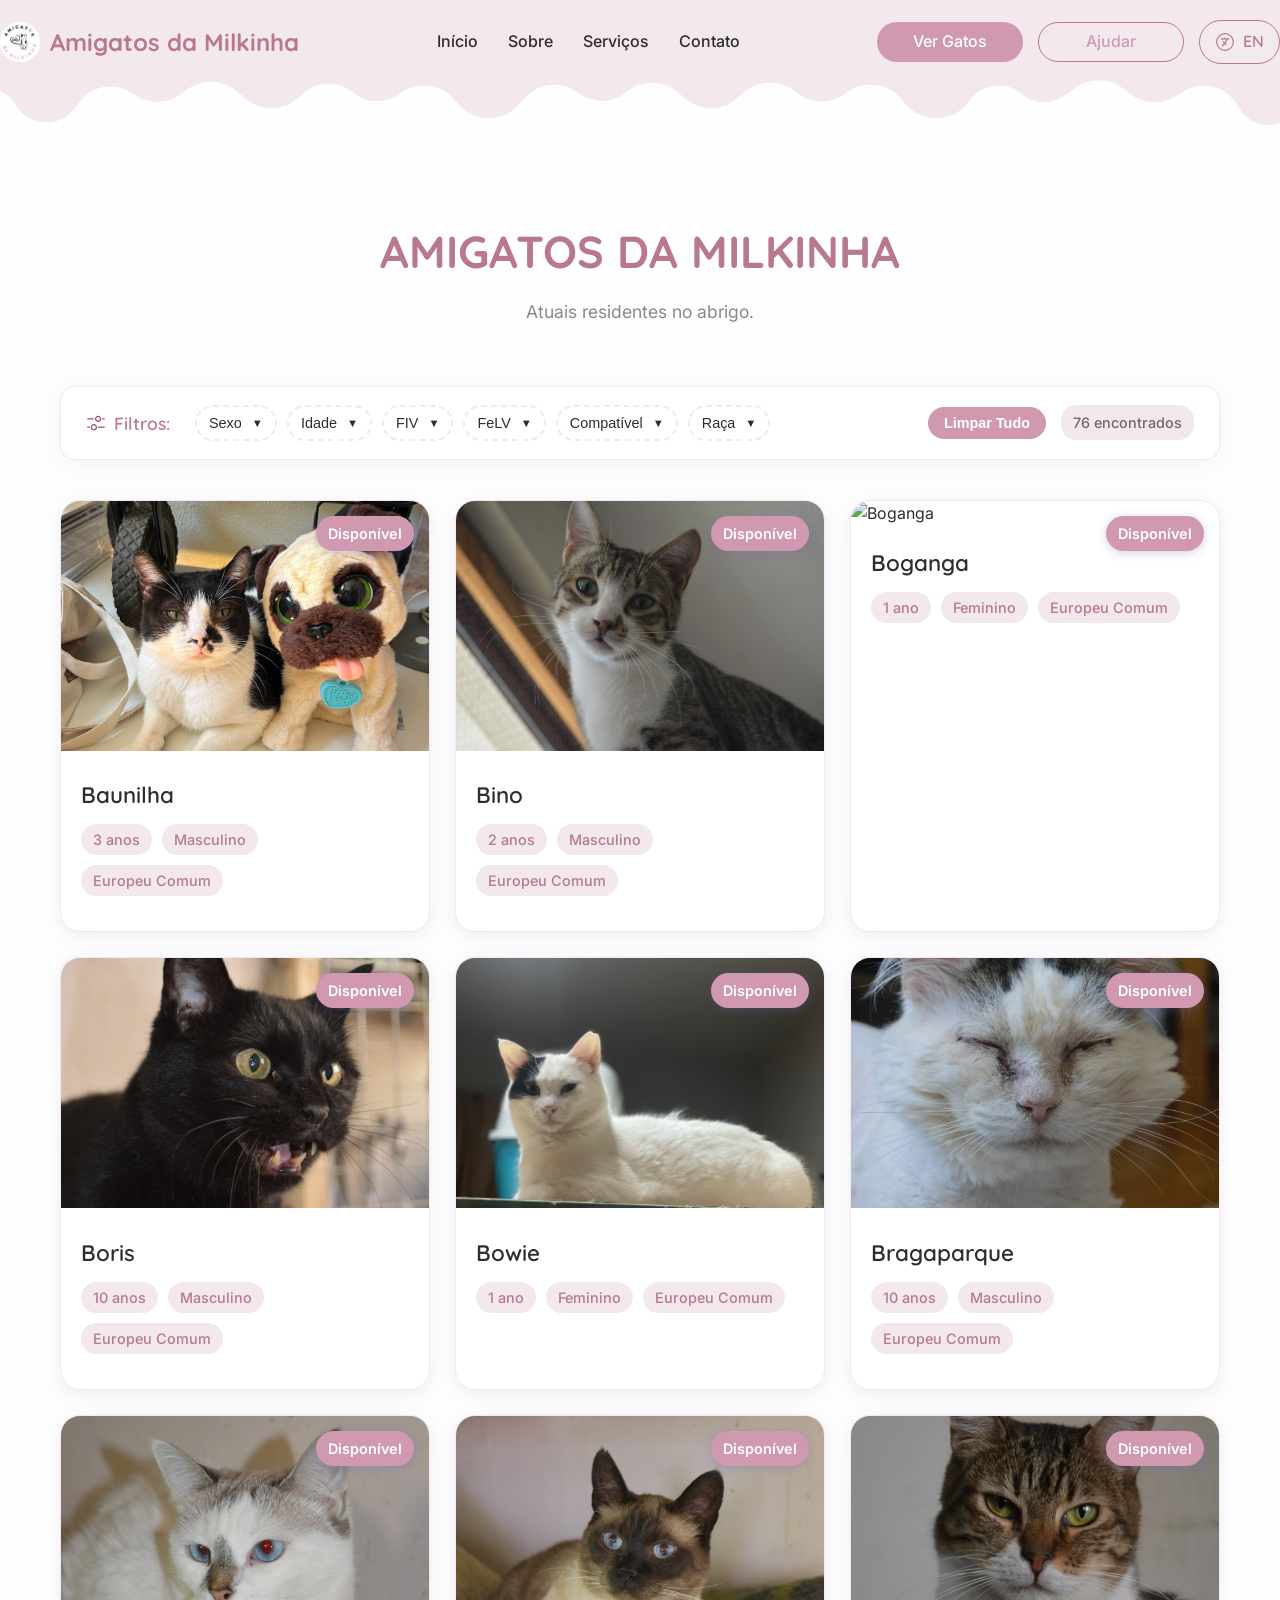
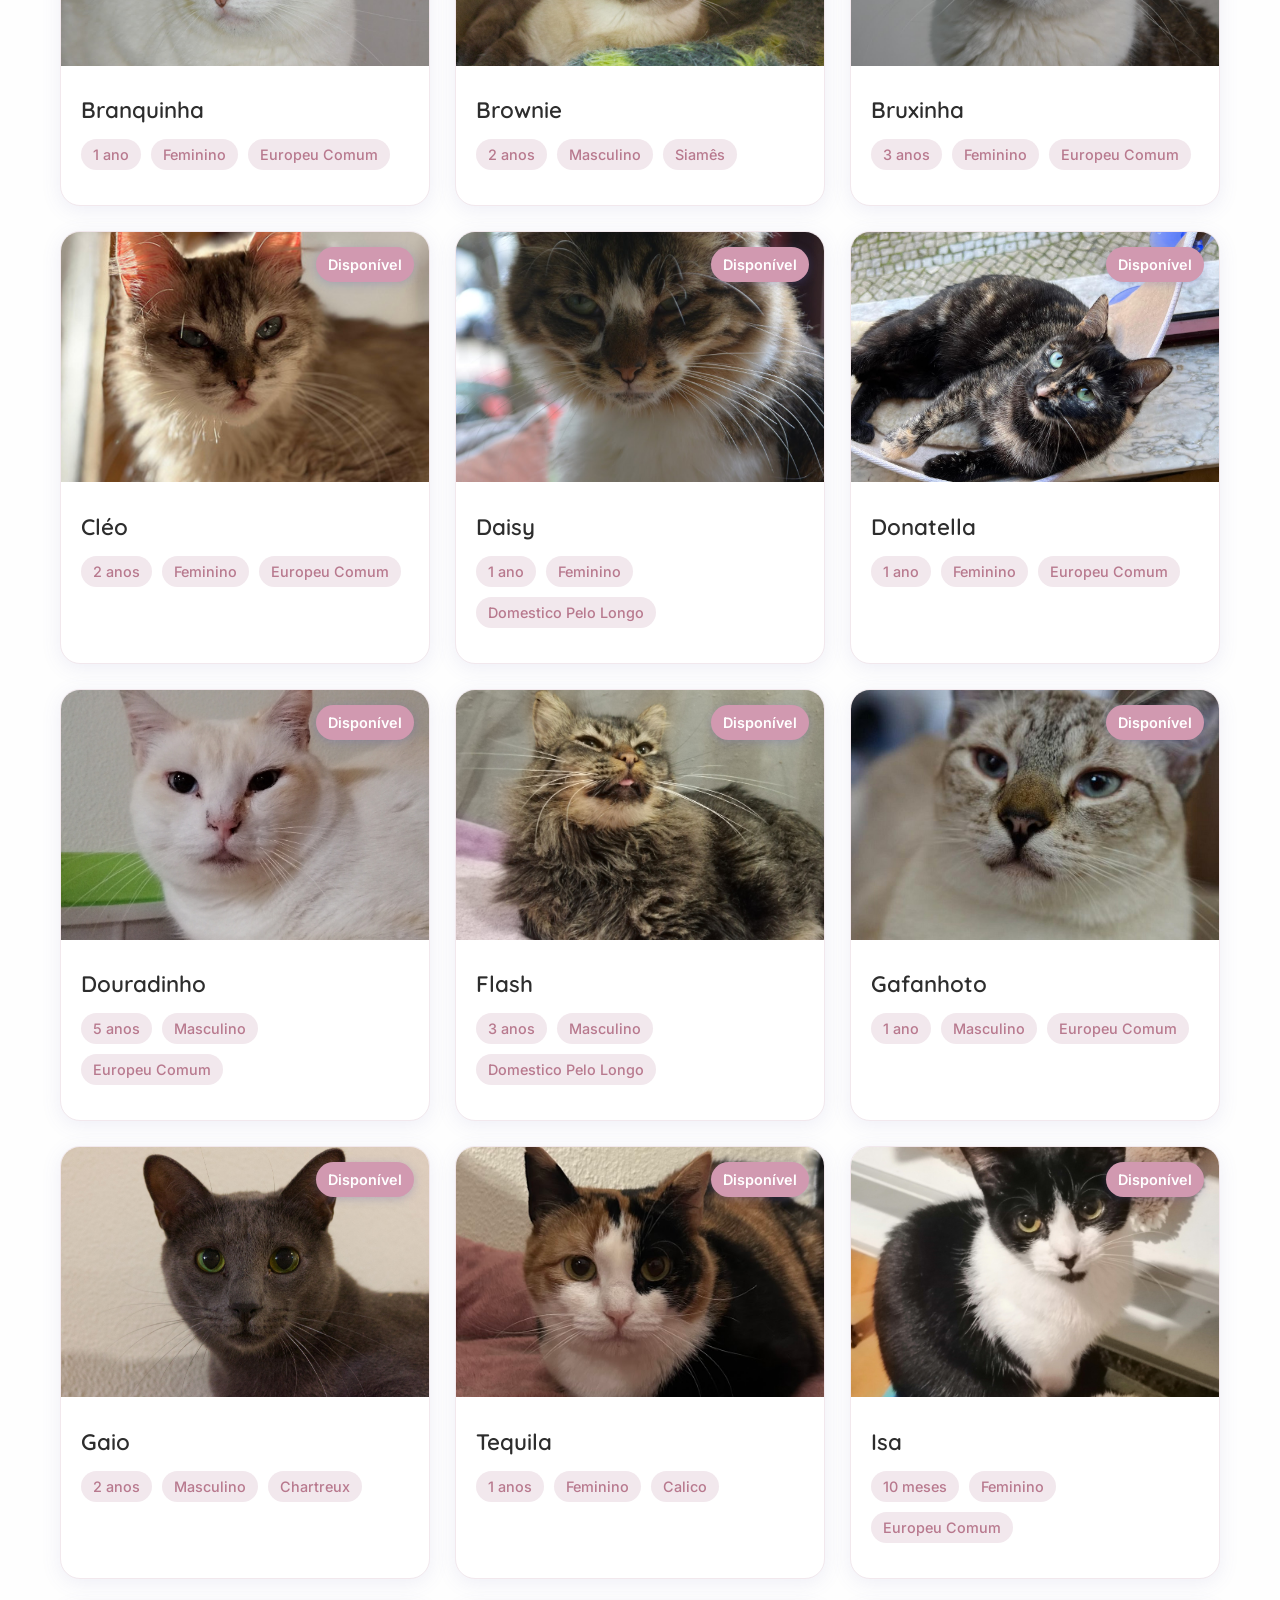
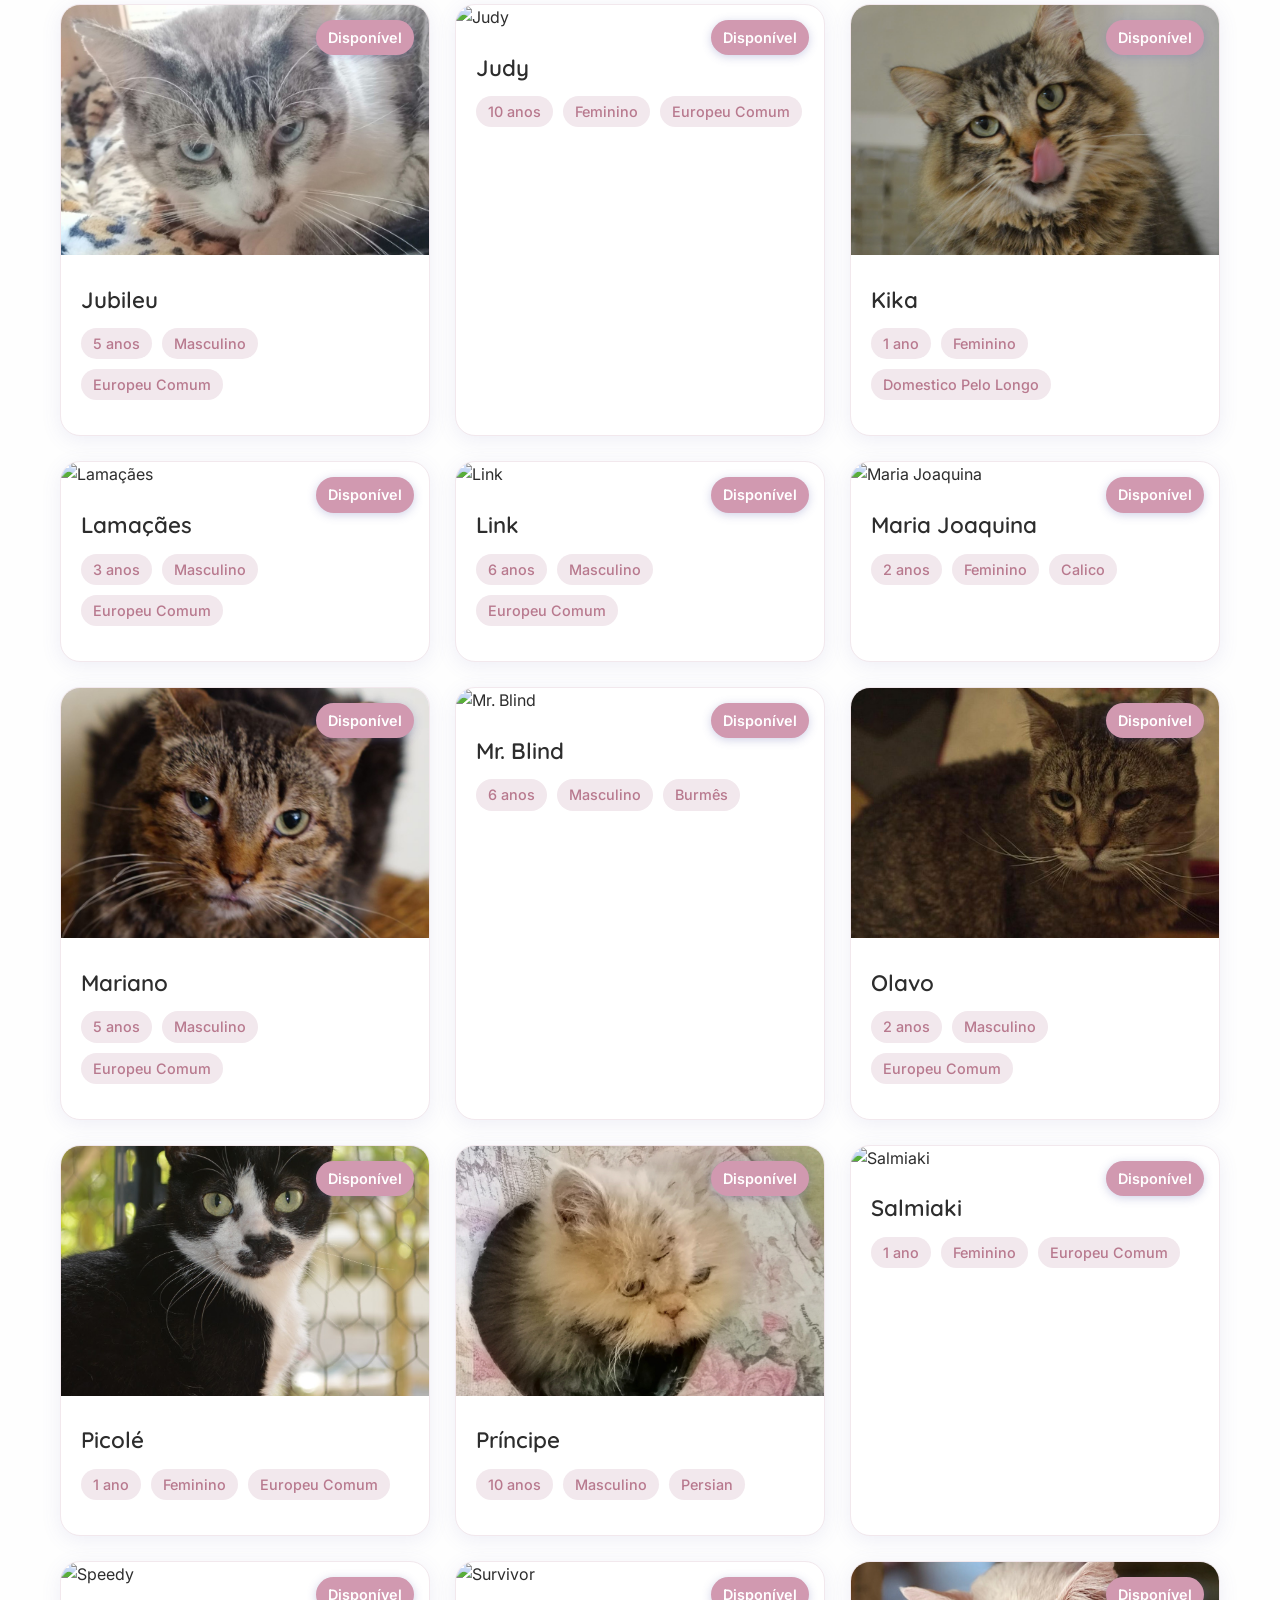
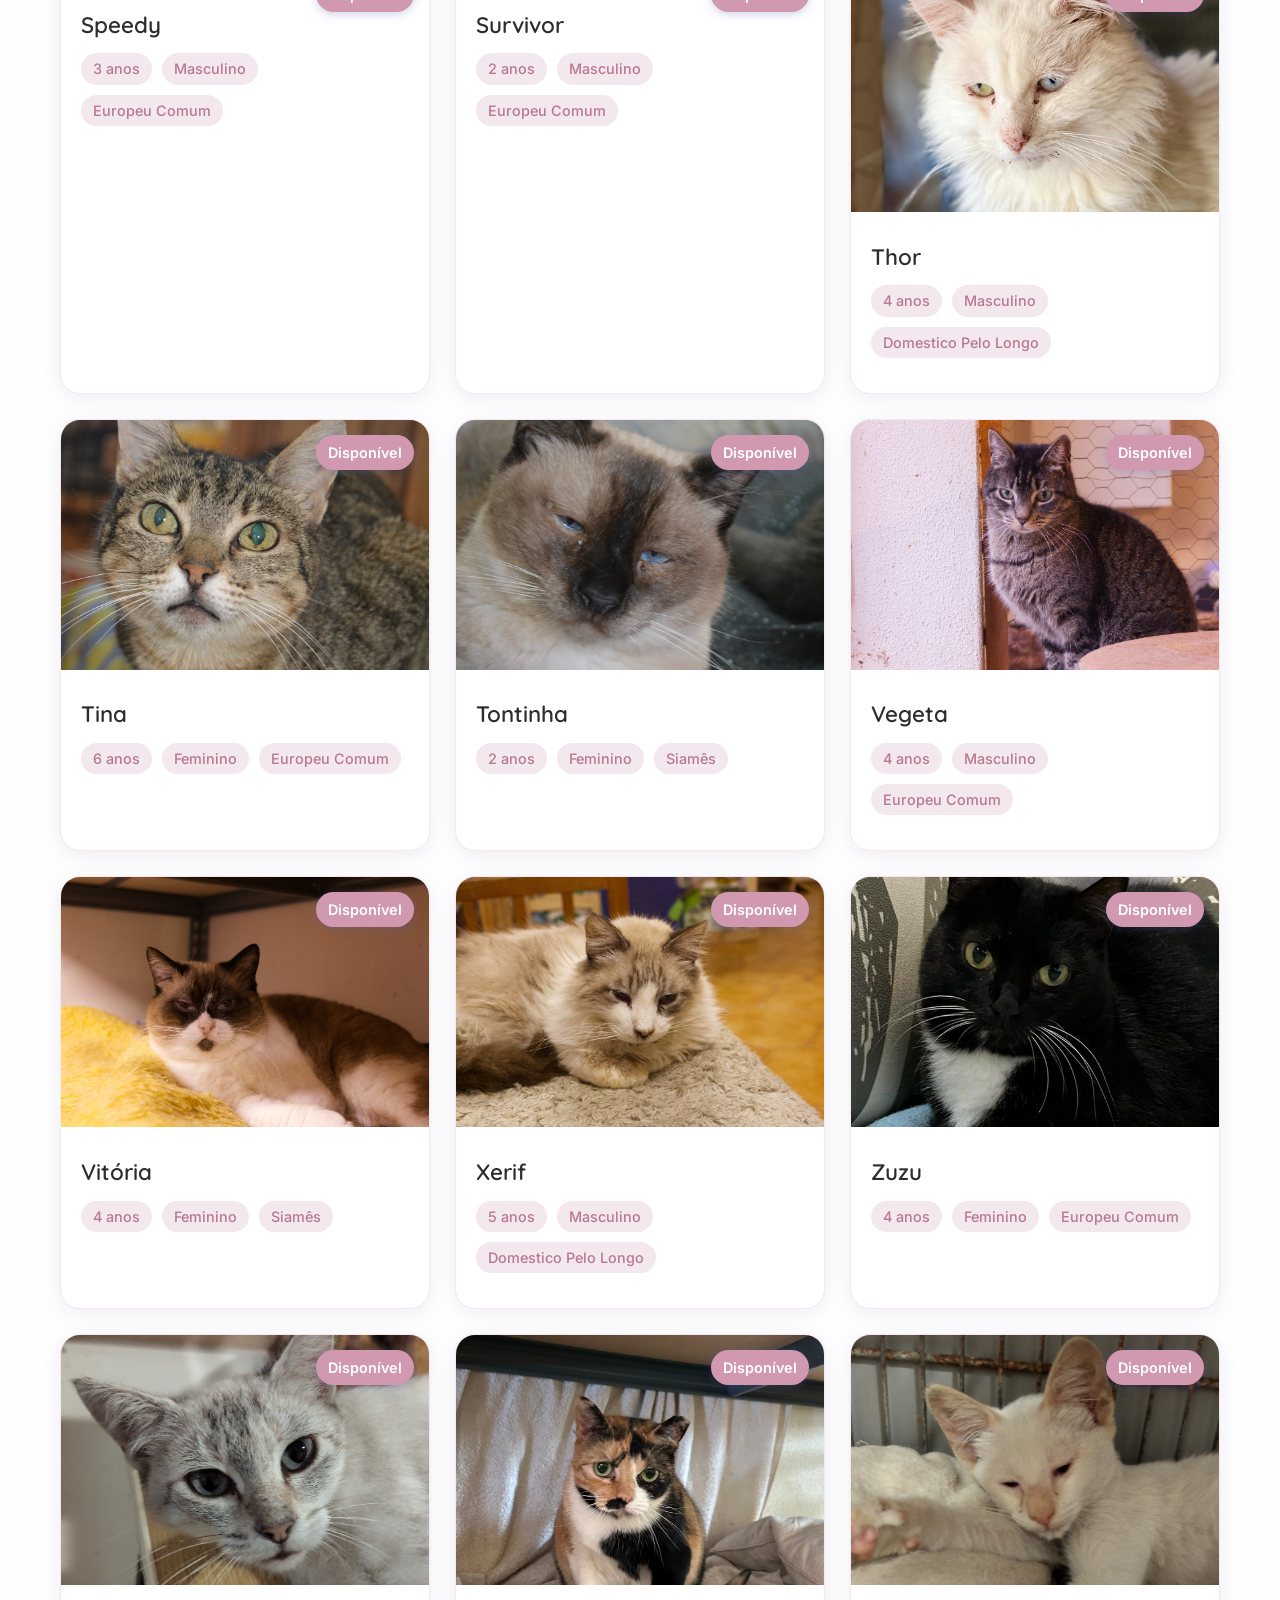
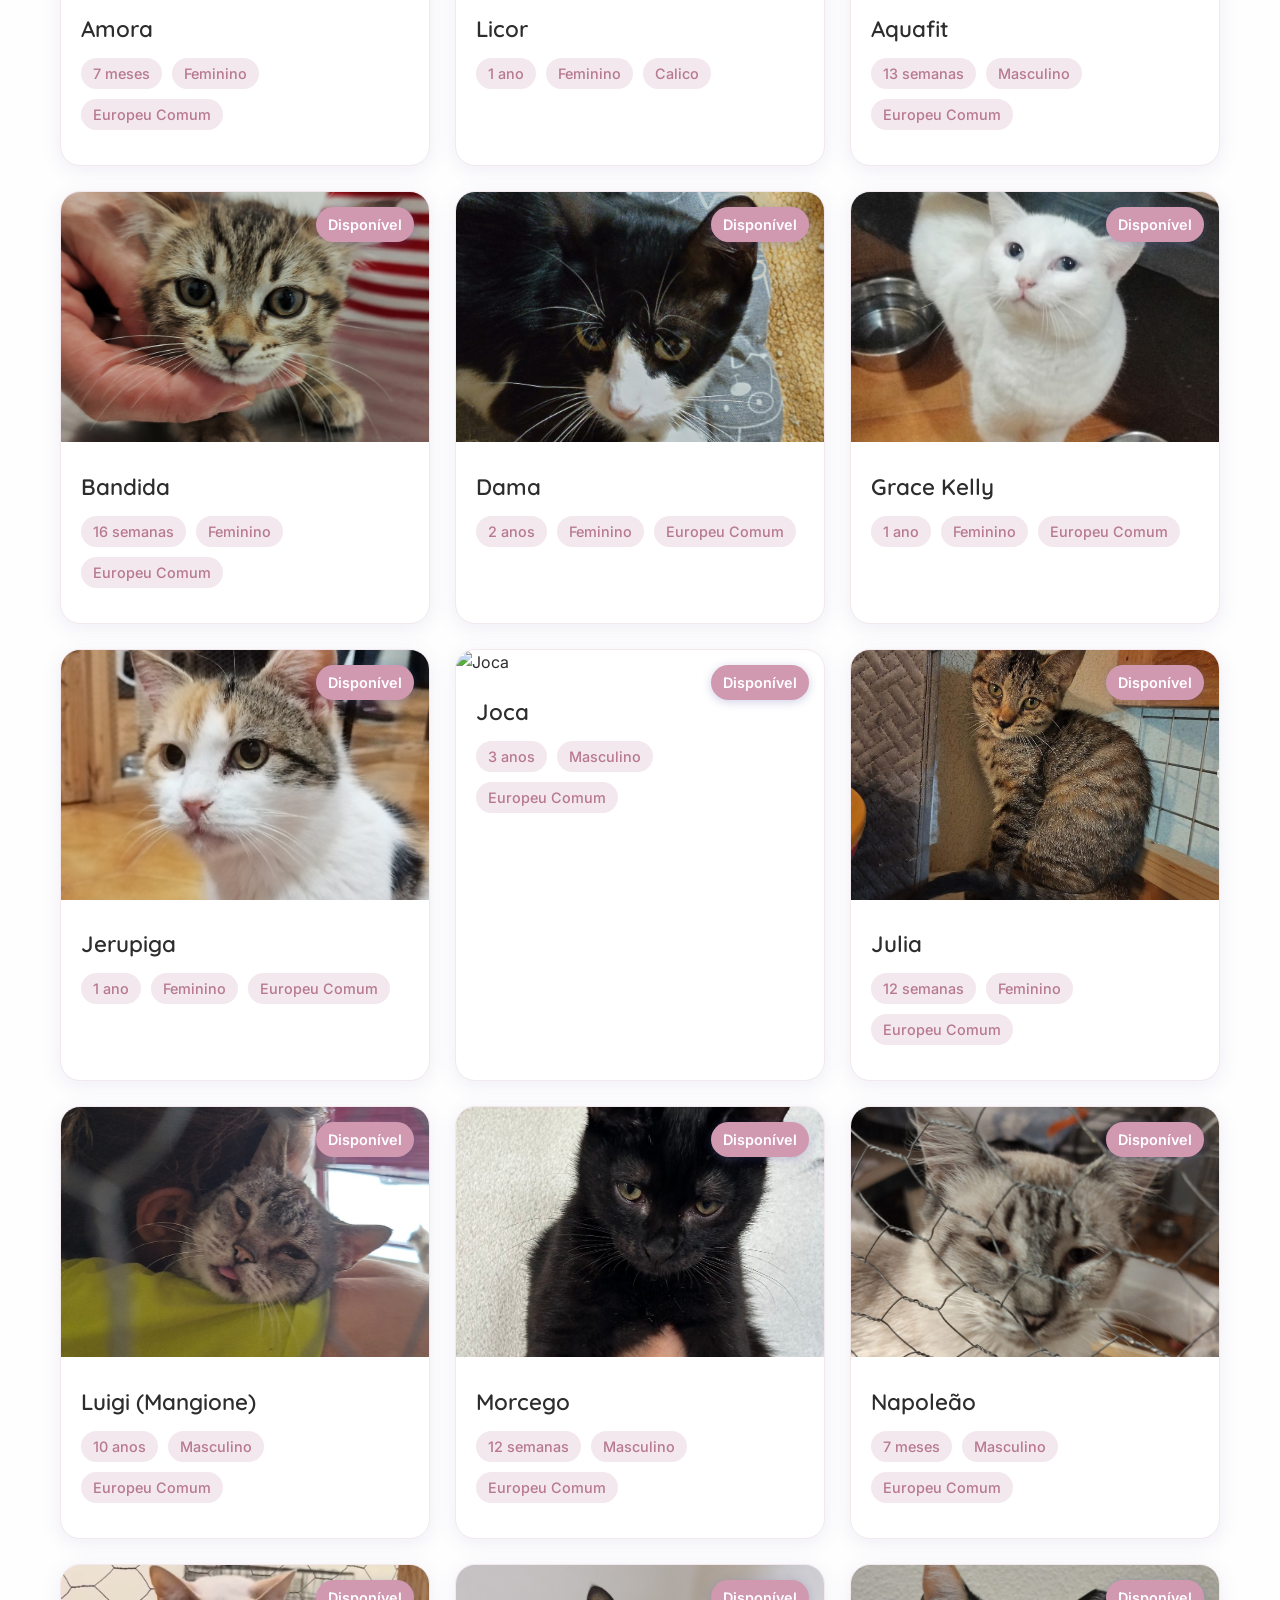
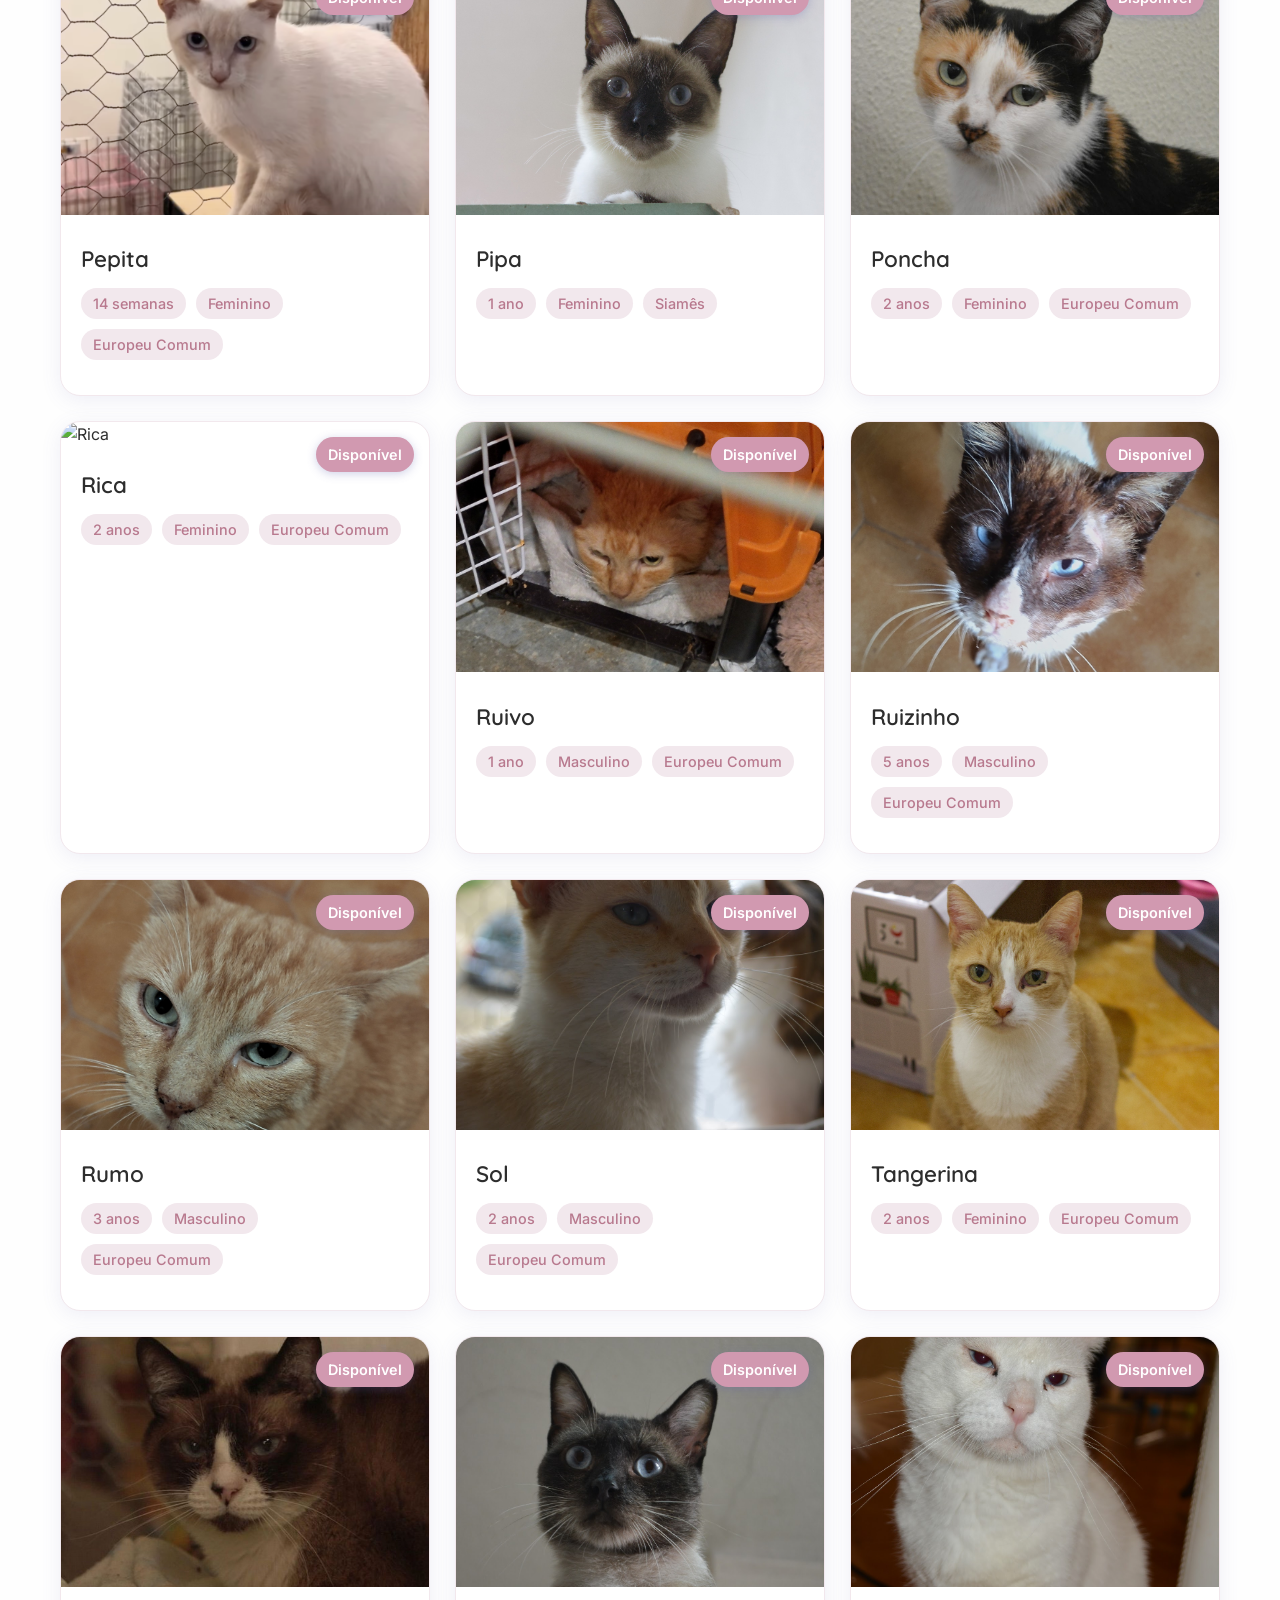
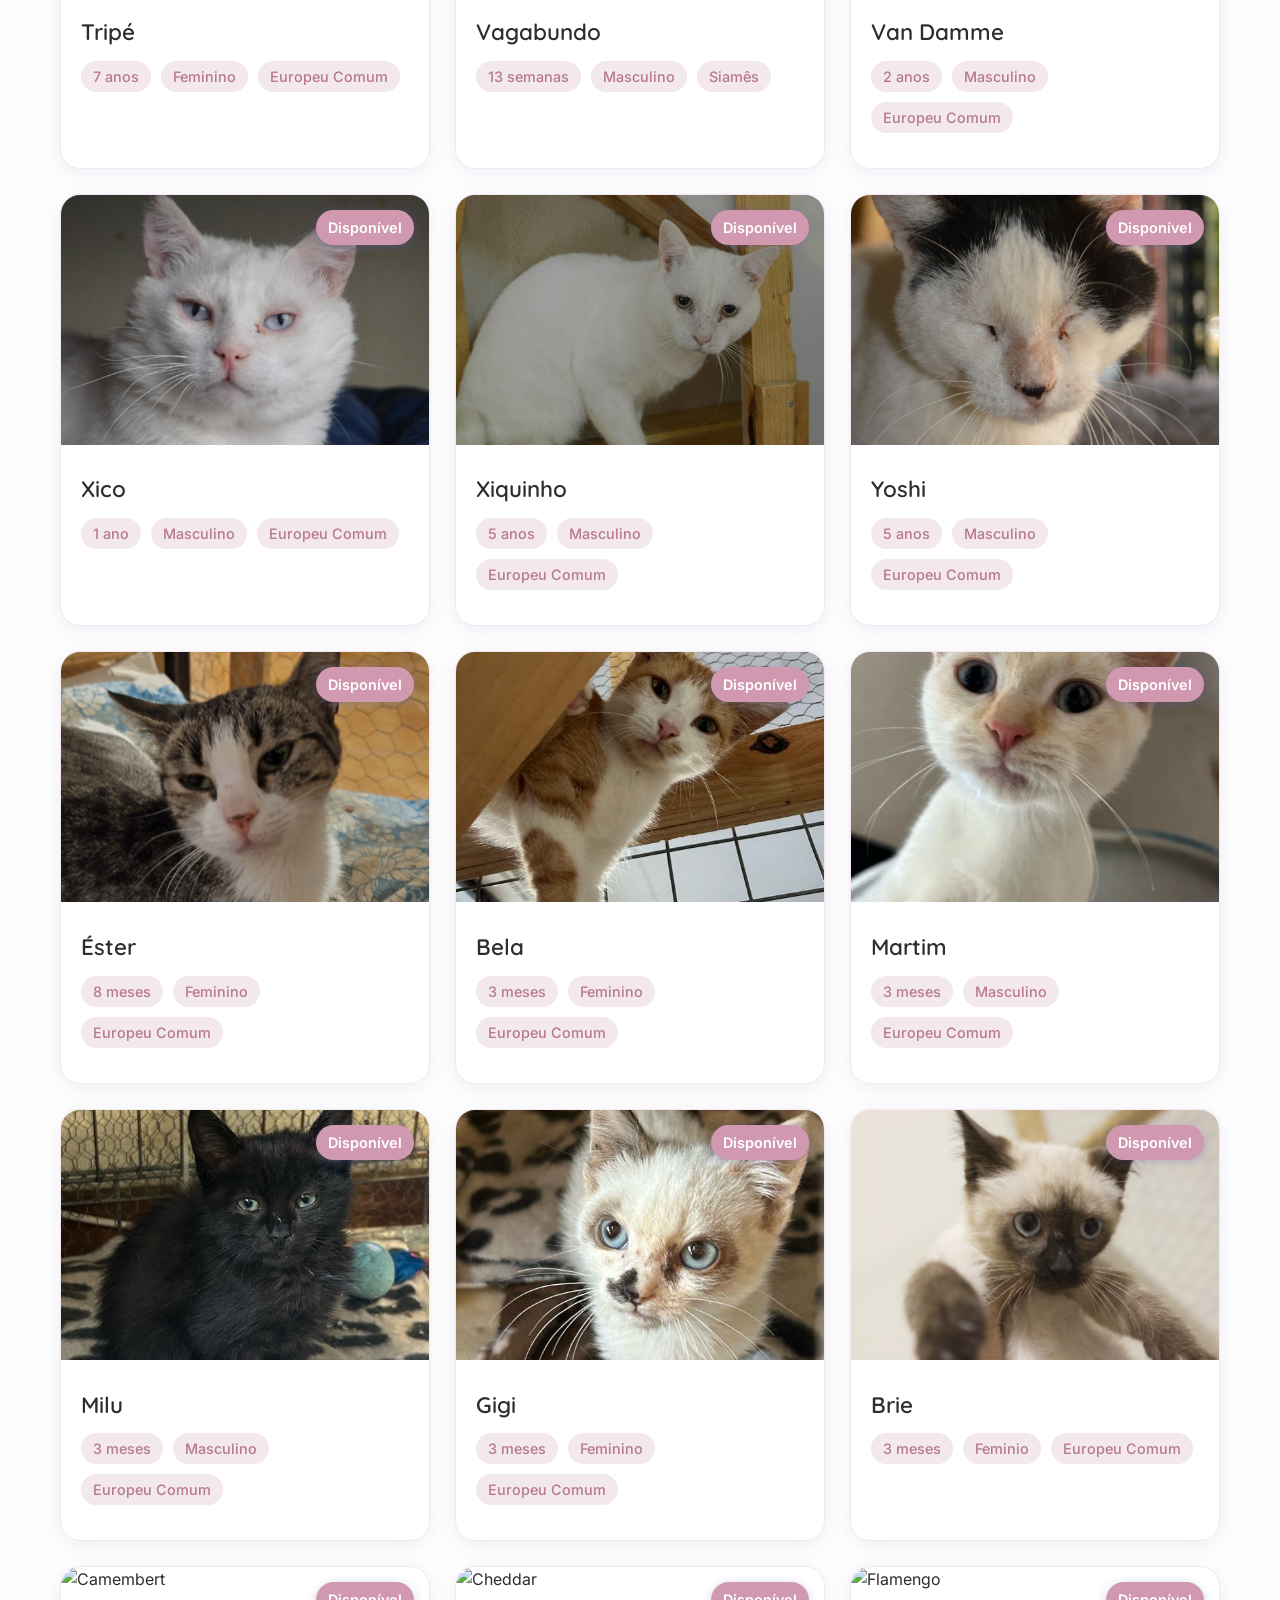
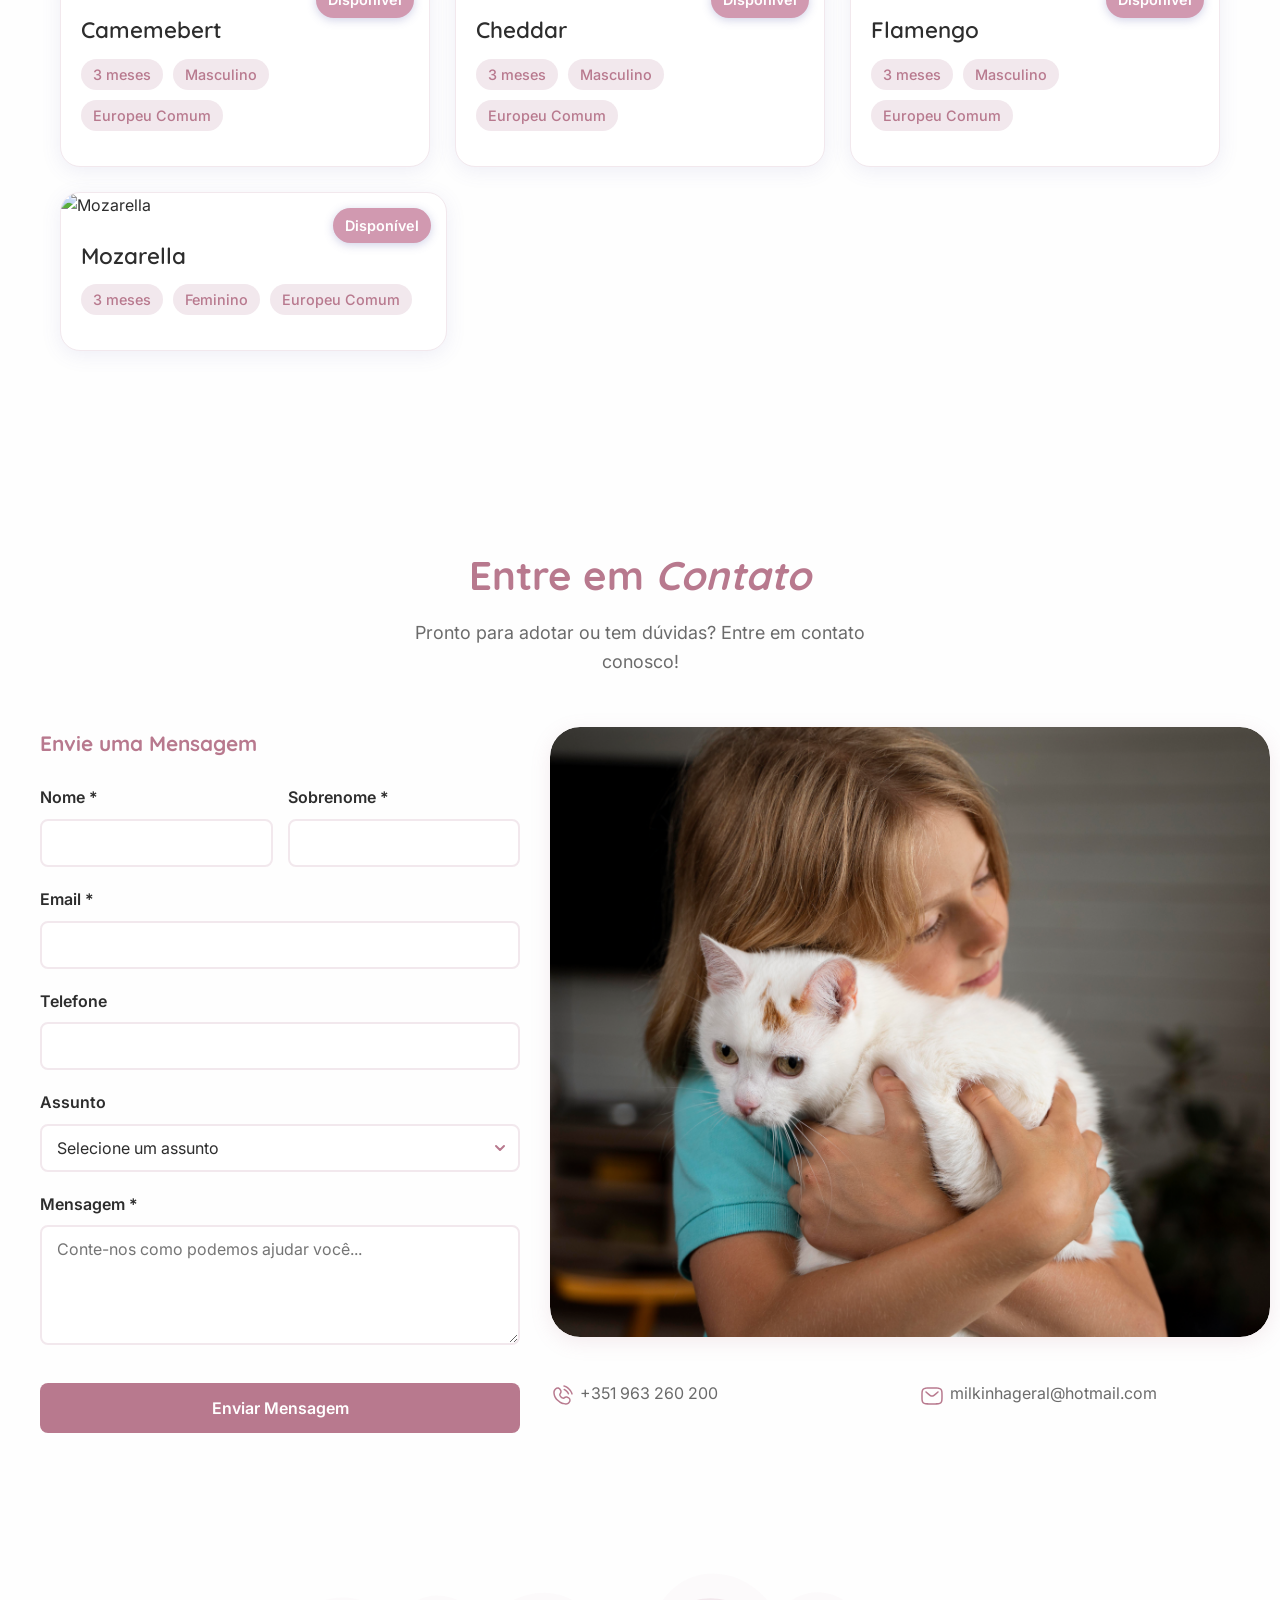
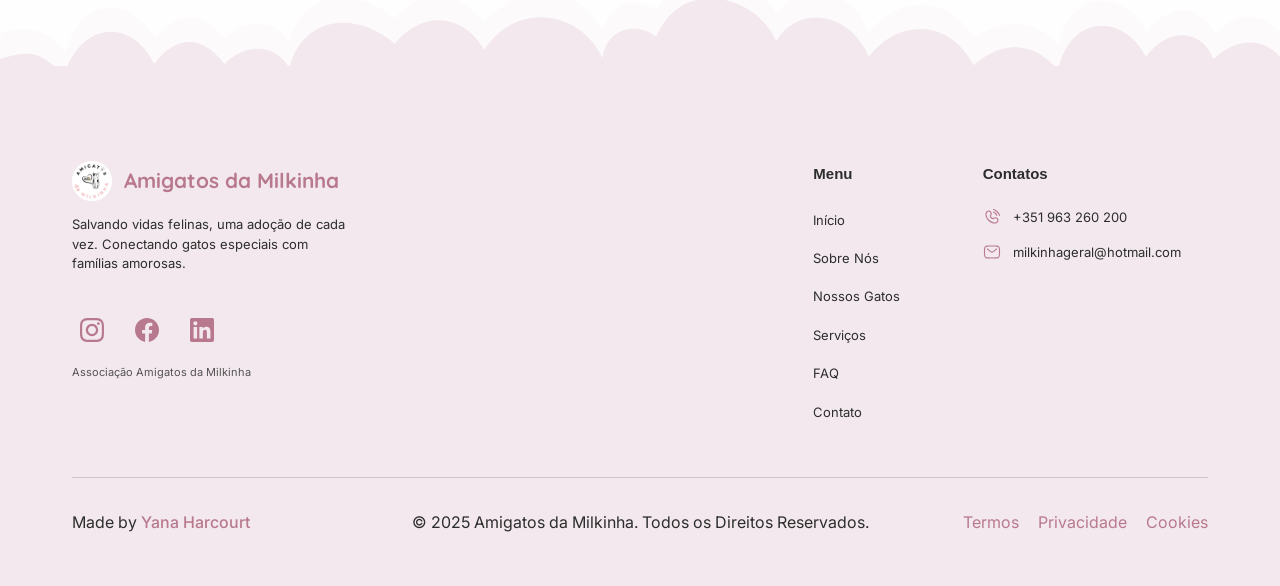
==== cats_grid.html @ 97dd3e59 "Adds missing cats Removes deceased cats Removes accents from folder/image names Changes some of the " ====
<!DOCTYPE html>
<html lang="pt">

<head>
    <meta charset="UTF-8">
    <meta name="viewport" content="width=device-width, initial-scale=1.0">
    <!-- Portuguese SEO -->
    <meta name="description"
        content="Amigatos da Milkinha - abrigo de gatos em Braga. Gatos à espera de um lar. Adopção, voluntariado, donativos.">
    <meta name="keywords"
        content="abrigo de gatos, adopção de gatos, Braga, Portugal, voluntariado, donativos, felinos">
    <meta property="og:title" content="Amigatos da Milkinha - Abrigo de Gatos">
    <meta property="og:description" content="Cada gato merece amor. Gatos procuram um lar para sempre.">
    <meta property="og:image" content="./assets/img/hero.png">
    <meta property="og:url" content="https://amigatosdamilkinha.pt">
    <meta property="og:type" content="website">
    <meta property="og:locale" content="pt_PT">

    <title>Amigatos da Milkinha - Abrigo de Gatos</title>

    <link rel="icon" href="./logo.png">

    <link rel="preconnect" href="https://fonts.googleapis.com">
    <link rel="preconnect" href="https://fonts.gstatic.com" crossorigin>
    <link href="https://fonts.googleapis.com/css2?family=Quicksand:wght@300..700&display=swap" rel="stylesheet">
    <link href="https://fonts.googleapis.com/css2?family=Inter:wght@100..900&display=swap" rel="stylesheet">
    <link rel="stylesheet" href="./assets/styles.css">
    <link rel="stylesheet" href="./assets/cats_grid styles.css">
</head>

<body>
    <!-- Navigation -->
    <nav class="nav" id="navbar">
        <div class="nav-container">
            <a href="index.html" class="logo">
                <img src="./assets/img/logo.png" alt="Logo" class="logo-image">
                Amigatos da Milkinha
            </a>
            <ul class="nav-links">
                <li><a href="index.html">Início</a></li>
                <li><a href="#sobre">Sobre</a></li>
                <li><a href="#servicos">Serviços</a></li>
                <li><a href="#contato">Contato</a></li>
            </ul>
            <ul class="nav-buttons">
                <li><a href="cats_grid.html" class="btn btn-primary nav-btn-wide">Ver Gatos</a></li>
                <li><a href="donate.html" class="btn btn-secondary nav-btn-wide">Ajudar</a></li>
                <div class="language-switcher">
                    <a href="./EN-cats_grid.html" class="language-btn" title="Switch to English">
                        <span class="language-text">EN</span>
                    </a>
                </div>
            </ul>

            <div class="mobile-menu" id="mobileMenu">
                <span></span>
                <span></span>
                <span></span>
            </div>
        </div>
    </nav>

    <div class="cats-container">
        <div class="header">
            <h1>AMIGATOS DA MILKINHA</h1>
            <p>Atuais residentes no abrigo.</p>
        </div>

        <!-- Filter Section - Single Line with Selections in Buttons -->
        <div class="filter-section-inline">
            <div class="filter-header-inline">
                <!-- Title and Filter Buttons in One Line -->
                <div class="filter-title-inline">
                    <img src="./assets/img/Filter.svg" alt="Filtro" class="filter-icon">
                    <span class="filter-label-text">Filtros:</span>
                </div>

                <!-- Filter Category Buttons -->
                <div class="filter-buttons-inline">
                    <!-- Gender Filter -->
                    <div class="filter-category" data-category="gender">
                        <button class="category-btn" data-category="gender">
                            <span class="btn-label">Sexo</span>
                            <span class="btn-selections" id="genderSelections"></span>
                            <span class="dropdown-arrow">▼</span>
                        </button>
                        
                        <div class="category-dropdown">
                            <label class="dropdown-option">
                                <input type="checkbox" name="gender" value="Masculino">
                                <span>Masculino</span>
                            </label>
                            
                            <label class="dropdown-option">
                                <input type="checkbox" name="gender" value="Feminino">
                                <span>Feminino</span>
                            </label>
                        </div>
                    </div>

                    <!-- Age Filter -->
                    <div class="filter-category" data-category="age">
                        <button class="category-btn" data-category="age">
                            <span class="btn-label">Idade</span>
                            <span class="btn-selections" id="ageSelections"></span>
                            <span class="dropdown-arrow">▼</span>
                        </button>

                        <div class="category-dropdown">
                            <label class="dropdown-option">
                                <input type="checkbox" name="age" value="young">
                                <span>Jovem (0-2 anos)</span>
                            </label>

                            <label class="dropdown-option">
                                <input type="checkbox" name="age" value="adult">
                                <span>Adulto (3-7 anos)</span>
                            </label>

                            <label class="dropdown-option">
                                <input type="checkbox" name="age" value="senior">
                                <span>Sénior (8+ anos)</span>
                            </label>
                        </div>
                    </div>

                    <!-- FIV Filter -->
                    <div class="filter-category" data-category="fiv">
                        <button class="category-btn" data-category="fiv">
                            <span class="btn-label">FIV</span>
                            <span class="btn-selections" id="fivSelections"></span>
                            <span class="dropdown-arrow">▼</span>
                        </button>

                        <div class="category-dropdown">
                            <label class="dropdown-option">
                                <input type="checkbox" name="fiv" value="positive">
                                <span>Positivo</span>
                            </label>

                            <label class="dropdown-option">
                                <input type="checkbox" name="fiv" value="negative">
                                <span>Negativo</span>
                            </label>

                            <label class="dropdown-option">
                                <input type="checkbox" name="fiv" value="unknown">
                                <span>Desconhecido</span>
                            </label>
                        </div>
                    </div>

                    <!-- FeLV Filter -->
                    <div class="filter-category" data-category="felv">
                        <button class="category-btn" data-category="felv">
                            <span class="btn-label">FeLV</span>
                            <span class="btn-selections" id="felvSelections"></span>
                            <span class="dropdown-arrow">▼</span>
                        </button>

                        <div class="category-dropdown">
                            <label class="dropdown-option">
                                <input type="checkbox" name="felv" value="positive">
                                <span>Positivo</span>
                            </label>

                            <label class="dropdown-option">
                                <input type="checkbox" name="felv" value="negative">
                                <span>Negativo</span>
                            </label>

                            <label class="dropdown-option">
                                <input type="checkbox" name="felv" value="unknown">
                                <span>Desconhecido</span>
                            </label>
                        </div>
                    </div>

                    <!-- Compatibility Filter -->
                    <div class="filter-category" data-category="compatibility">
                        <button class="category-btn" data-category="compatibility">
                            <span class="btn-label">Compatível</span>
                            <span class="btn-selections" id="compatibilitySelections"></span>
                            <span class="dropdown-arrow">▼</span>
                        </button>

                        <div class="category-dropdown">
                            <label class="dropdown-option">
                                <input type="checkbox" name="compatibility" value="cats">
                                <span>Com outros gatos</span>
                            </label>

                            <label class="dropdown-option">
                                <input type="checkbox" name="compatibility" value="children">
                                <span>Com crianças</span>
                            </label>

                            <label class="dropdown-option">
                                <input type="checkbox" name="compatibility" value="dogs">
                                <span>Com cães</span>
                            </label>
                        </div>
                    </div>

                    <!-- Breed Filter -->
                    <div class="filter-category" data-category="breed">
                        <button class="category-btn" data-category="breed">
                            <span class="btn-label">Raça</span>
                            <span class="btn-selections" id="breedSelections"></span>
                            <span class="dropdown-arrow">▼</span>
                        </button>

                        <div class="category-dropdown">
                            <label class="dropdown-option">
                                <input type="checkbox" name="breed" value="Europeu Comum">
                                <span>Europeu Comum</span>
                            </label>

                            <label class="dropdown-option">
                                <input type="checkbox" name="breed" value="Siamês">
                                <span>Siamês</span>
                            </label>
            
                            <label class="dropdown-option">
                                <input type="checkbox" name="breed" value="Domestico Pelo Longo">
                                <span>Pelo Longo</span>
                            </label>

                            <label class="dropdown-option">
                                <input type="checkbox" name="breed" value="Chartreux">
                                <span>Chartreux</span>
                            </label>

                            <label class="dropdown-option">
                                <input type="checkbox" name="breed" value="Calico">
                                <span>Calico</span>
                            </label>

                            <label class="dropdown-option">
                                <input type="checkbox" name="breed" value="Burmês">
                                <span>Burmês</span>
                            </label>

                            <label class="dropdown-option">
                                <input type="checkbox" name="breed" value="Persian">
                                <span>Persian</span>
                            </label>
                        </div>
                    </div>
                </div>

                <!-- Clear All and Results -->
                <div class="filter-actions-inline">
                    <button class="clear-all-btn" id="clearAllBtn">Limpar Tudo</button>
                    <div class="results-count" id="resultsCount">78 encontrados</div>
                </div>
            </div>
        </div>

        <div class="cats-grid">
           

            <!-- Cat 2 - Baunilha -->
            <div class="cat-card" onclick="openModal('cat2')">
                <div class="status-available">Disponível</div>
                <img src="./assets/img/Cats-grid/Baunilha/Baunilha.jpg" alt="Baunilha" class="cat-image">
                <div class="cat-info">
                    <div class="cat-name">Baunilha</div>
                    <div class="cat-details">
                        <span class="detail-tag">3 anos</span>
                        <span class="detail-tag">Masculino</span>
                        <span class="detail-tag">Europeu Comum</span>
                    </div>
                </div>
            </div>

            <!-- Cat 3 - Bino-->
            <div class="cat-card" onclick="openModal('cat3')">
                <div class="status-available">Disponível</div>
                <img src="./assets/img/Cats-grid/Bino/Bino1.jpg" alt="Bino" class="cat-image">
                <div class="cat-info">
                    <div class="cat-name">Bino</div>
                    <div class="cat-details">
                        <span class="detail-tag">2 anos</span>
                        <span class="detail-tag">Masculino</span>
                        <span class="detail-tag">Europeu Comum</span>
                    </div>
                </div>
            </div>

            <!-- Cat 4 - Boganga -->
            <div class="cat-card" onclick="openModal('cat4')">
                <div class="status-available">Disponível</div>
                <img src="./assets/img/Cats-grid/Boganga/Boganga.jpg" alt="Boganga" class="cat-image">
                <div class="cat-info">
                    <div class="cat-name">Boganga</div>
                    <div class="cat-details">
                        <span class="detail-tag">1 ano</span>
                        <span class="detail-tag">Feminino</span>
                        <span class="detail-tag">Europeu Comum</span>
                    </div>
                </div>
            </div>

            <!-- Cat 5 - Boris -->
            <div class="cat-card" onclick="openModal('cat5')">
                <div class="status-available">Disponível</div>
                <img src="./assets/img/Cats-grid/Boris/Boris2.jpg" alt="Boris" class="cat-image">
                <div class="cat-info">
                    <div class="cat-name">Boris</div>
                    <div class="cat-details">
                        <span class="detail-tag">10 anos</span>
                        <span class="detail-tag">Masculino</span>
                        <span class="detail-tag">Europeu Comum</span>
                    </div>
                </div>
            </div>

            <!-- Cat 6 - Bowie -->
            <div class="cat-card" onclick="openModal('cat6')">
                <div class="status-available">Disponível</div>
                <img src="./assets/img/Cats-grid/Bowie/Bowie.jpg" alt="Bowie" class="cat-image">
                <div class="cat-info">
                    <div class="cat-name">Bowie</div>
                    <div class="cat-details">
                        <span class="detail-tag">1 ano</span>
                        <span class="detail-tag">Feminino</span>
                        <span class="detail-tag">Europeu Comum</span>
                    </div>
                </div>
            </div>

            <!-- Cat 7 - Bragaparque -->
            <div class="cat-card" onclick="openModal('cat7')">
                <div class="status-available">Disponível</div>
                <img src="./assets/img/Cats-grid/Bragaparque/Bragaparque.jpg" alt="Bragaparque" class="cat-image">
                <div class="cat-info">
                    <div class="cat-name">Bragaparque</div>
                    <div class="cat-details">
                        <span class="detail-tag">10 anos</span>
                        <span class="detail-tag">Masculino</span>
                        <span class="detail-tag">Europeu Comum</span>
                    </div>
                </div>
            </div>

            <!-- Cat 8 -Branquinha -->
            <div class="cat-card" onclick="openModal('cat8')">
                <div class="status-available">Disponível</div>
                <img src="./assets/img/Cats-grid/Branquinha/Branquinha1.jpg" alt="Branquinha" class="cat-image">
                <div class="cat-info">
                    <div class="cat-name">Branquinha</div>
                    <div class="cat-details">
                        <span class="detail-tag">1 ano</span>
                        <span class="detail-tag">Feminino</span>
                        <span class="detail-tag">Europeu Comum</span>
                    </div>
                </div>
            </div>

            <!-- Cat 9 - Brownie -->
            <div class="cat-card" onclick="openModal('cat9')">
                <div class="status-available">Disponível</div>
                <img src="./assets/img/Cats-grid/Brownie/Brownie3.jpg" alt="Brownie" class="cat-image">
                <div class="cat-info">
                    <div class="cat-name">Brownie</div>
                    <div class="cat-details">
                        <span class="detail-tag">2 anos</span>
                        <span class="detail-tag">Masculino</span>
                        <span class="detail-tag">Siamês</span>
                    </div>
                </div>
            </div>

            <!-- Cat 10 - Bruxinha -->
            <div class="cat-card" onclick="openModal('cat10')">
                <div class="status-available">Disponível</div>
                <img src="./assets/img/Cats-grid/Bruxinha/Bruxinha.jpg" alt="Bruxinha" class="cat-image">
                <div class="cat-info">
                    <div class="cat-name">Bruxinha</div>
                    <div class="cat-details">
                        <span class="detail-tag">3 anos</span>
                        <span class="detail-tag">Feminino</span>
                        <span class="detail-tag">Europeu Comum</span>
                    </div>
                </div>
            </div>

            <!-- Cat 11 - Cléo -->
            <div class="cat-card" onclick="openModal('cat11')">
                <div class="status-available">Disponível</div>
                <img src="./assets/img/Cats-grid/Cleo/Cleo.jpeg" alt="Cléo" class="cat-image">
                <div class="cat-info">
                    <div class="cat-name">Cléo</div>
                    <div class="cat-details">
                        <span class="detail-tag">2 anos</span>
                        <span class="detail-tag">Feminino</span>
                        <span class="detail-tag">Europeu Comum</span>
                    </div>
                </div>
            </div>

            <!-- Cat 12 - Daisy -->
            <div class="cat-card" onclick="openModal('cat12')">
                <div class="status-available">Disponível</div>
                <img src="./assets/img/Cats-grid/Daisy/Daisy.jpg" alt="Daisy" class="cat-image">
                <div class="cat-info">
                    <div class="cat-name">Daisy</div>
                    <div class="cat-details">
                        <span class="detail-tag">1 ano</span>
                        <span class="detail-tag">Feminino</span>
                        <span class="detail-tag">Domestico Pelo Longo</span>
                    </div>
                </div>
            </div>

            <!-- Cat 13 - Donatella -->
            <div class="cat-card" onclick="openModal('cat13')">
                <div class="status-available">Disponível</div>
                <img src="./assets/img/Cats-grid/Donatella/Donatella.jpg" alt="Donatella" class="cat-image">
                <div class="cat-info">
                    <div class="cat-name">Donatella</div>
                    <div class="cat-details">
                        <span class="detail-tag">1 ano</span>
                        <span class="detail-tag">Feminino</span>
                        <span class="detail-tag">Europeu Comum</span>
                    </div>
                </div>
            </div>

            <!-- Cat 14 - Douradinho -->
            <div class="cat-card" onclick="openModal('cat14')">
                <div class="status-available">Disponível</div>
                <img src="./assets/img/Cats-grid/Douradinho/Douradinho.jpg" alt="Douradinho" class="cat-image">
                <div class="cat-info">
                    <div class="cat-name">Douradinho</div>
                    <div class="cat-details">
                        <span class="detail-tag">5 anos</span>
                        <span class="detail-tag">Masculino</span>
                        <span class="detail-tag">Europeu Comum</span>
                    </div>
                </div>
            </div>

            <!-- Cat 16 - Flash -->
            <div class="cat-card" onclick="openModal('cat16')">
                <div class="status-available">Disponível</div>
                <img src="./assets/img/Cats-grid/Flash/Flash.jpg" alt="Flash" class="cat-image">
                <div class="cat-info">
                    <div class="cat-name">Flash</div>
                    <div class="cat-details">
                        <span class="detail-tag">3 anos</span>
                        <span class="detail-tag">Masculino</span>
                        <span class="detail-tag">Domestico Pelo Longo</span>
                    </div>
                </div>
            </div>

            <!-- Cat 17 - Gafanhoto -->
            <div class="cat-card" onclick="openModal('cat17')">
                <div class="status-available">Disponível</div>
                <img src="./assets/img/Cats-grid/Gafanhoto/Gafanhoto.jpg" alt="Gafanhoto" class="cat-image">
                <div class="cat-info">
                    <div class="cat-name">Gafanhoto</div>
                    <div class="cat-details">
                        <span class="detail-tag">1 ano</span>
                        <span class="detail-tag">Masculino</span>
                        <span class="detail-tag">Europeu Comum</span>
                    </div>
                </div>
            </div>

            <!-- Cat 18 - Gaio -->
            <div class="cat-card" onclick="openModal('cat18')">
                <div class="status-available">Disponível</div>
                <img src="./assets/img/Cats-grid/Gaio/Gaio.jpg" alt="Gaio" class="cat-image">
                <div class="cat-info">
                    <div class="cat-name">Gaio</div>
                    <div class="cat-details">
                        <span class="detail-tag">2 anos</span>
                        <span class="detail-tag">Masculino</span>
                        <span class="detail-tag">Chartreux</span>
                    </div>
                </div>
            </div>

            <!-- Cat 19 - Tequila -->
            <div class="cat-card" onclick="openModal('cat19')">
                <div class="status-available">Disponível</div>
                <img src="./assets/img/Cats-grid/Tequila/Tequila.jpg" alt="Tequila" class="cat-image">
                <div class="cat-info">
                    <div class="cat-name">Tequila</div>
                    <div class="cat-details">
                        <span class="detail-tag">1 anos</span>
                        <span class="detail-tag">Feminino</span>
                        <span class="detail-tag">Calico</span>
                    </div>
                </div>
            </div>

            <!-- Cat 20 - Isa -->
            <div class="cat-card" onclick="openModal('cat20')">
                <div class="status-available">Disponível</div>
                <img src="./assets/img/Cats-grid/Isa/Isa.jpg" alt="Isa" class="cat-image">
                <div class="cat-info">
                    <div class="cat-name">Isa</div>
                    <div class="cat-details">
                        <span class="detail-tag">10 meses</span>
                        <span class="detail-tag">Feminino</span>
                        <span class="detail-tag">Europeu Comum</span>
                    </div>
                </div>
            </div>

            <!-- Cat 21 - Jubileu -->
            <div class="cat-card" onclick="openModal('cat21')">
                <div class="status-available">Disponível</div>
                <img src="./assets/img/Cats-grid/Jubileu/Jubileu.jpg" alt="Jubileu" class="cat-image">
                <div class="cat-info">
                    <div class="cat-name">Jubileu</div>
                    <div class="cat-details">
                        <span class="detail-tag">5 anos</span>
                        <span class="detail-tag">Masculino</span>
                        <span class="detail-tag">Europeu Comum</span>
                    </div>
                </div>
            </div>

            <!-- Cat 22 - Judy -->
            <div class="cat-card" onclick="openModal('cat22')">
                <div class="status-available">Disponível</div>
                <img src="./assets/img/Cats-grid/Judy/Judy.jpg" alt="Judy" class="cat-image">
                <div class="cat-info">
                    <div class="cat-name">Judy</div>
                    <div class="cat-details">
                        <span class="detail-tag">10 anos</span>
                        <span class="detail-tag">Feminino</span>
                        <span class="detail-tag">Europeu Comum</span>
                    </div>
                </div>
            </div>

            <!-- Cat 23 - Kika -->
            <div class="cat-card" onclick="openModal('cat23')">
                <div class="status-available">Disponível</div>
                <img src="./assets/img/Cats-grid/Kika/Kika.jpg" alt="Kika" class="cat-image">
                <div class="cat-info">
                    <div class="cat-name">Kika</div>
                    <div class="cat-details">
                        <span class="detail-tag">1 ano</span>
                        <span class="detail-tag">Feminino</span>
                        <span class="detail-tag">Domestico Pelo Longo</span>
                    </div>
                </div>
            </div>

            <!-- Cat 24 - Lamaçães -->
            <div class="cat-card" onclick="openModal('cat24')">
                <div class="status-available">Disponível</div>
                <img src="./assets/img/Cats-grid/Lamacaes/Lamacaes.jpg" alt="Lamaçães" class="cat-image">
                <div class="cat-info">
                    <div class="cat-name">Lamaçães</div>
                    <div class="cat-details">
                        <span class="detail-tag">3 anos</span>
                        <span class="detail-tag">Masculino</span>
                        <span class="detail-tag">Europeu Comum</span>
                    </div>
                </div>
            </div>

            <!-- Cat 25 - Link -->
            <div class="cat-card" onclick="openModal('cat25')">
                <div class="status-available">Disponível</div>
                <img src="./assets/img/Cats-grid/Link/Link.jpg" alt="Link" class="cat-image">
                <div class="cat-info">
                    <div class="cat-name">Link</div>
                    <div class="cat-details">
                        <span class="detail-tag">6 anos</span>
                        <span class="detail-tag">Masculino</span>
                        <span class="detail-tag">Europeu Comum</span>
                    </div>
                </div>
            </div>

            <!-- Cat 26 - Maria Joaquina -->
            <div class="cat-card" onclick="openModal('cat26')">
                <div class="status-available">Disponível</div>
                <img src="./assets/img/Cats-grid/Maria Joaquina/Maria Joaquina.jpg" alt="Maria Joaquina" class="cat-image">
                <div class="cat-info">
                    <div class="cat-name">Maria Joaquina</div>
                    <div class="cat-details">
                        <span class="detail-tag">2 anos</span>
                        <span class="detail-tag">Feminino</span>
                        <span class="detail-tag">Calico</span>
                    </div>
                </div>
            </div>

            <!-- Cat 27 - Mariano -->
            <div class="cat-card" onclick="openModal('cat27')">
                <div class="status-available">Disponível</div>
                <img src="./assets/img/Cats-grid/Mariano/Mariano.jpg" alt="Mariano" class="cat-image">
                <div class="cat-info">
                    <div class="cat-name">Mariano</div>
                    <div class="cat-details">
                        <span class="detail-tag">5 anos</span>
                        <span class="detail-tag">Masculino</span>
                        <span class="detail-tag">Europeu Comum</span>
                    </div>
                </div>
            </div>

            <!-- Cat 28 - Meia de Leite (Camões) -->
            <!-- <div class="cat-card" onclick="openModal('cat28')">
                <div class="status-available">Disponível</div>
                <img src="./assets/img/Meia de Leite (Camões).jpg" alt="Meia de Leite (Camões)" class="cat-image">
                <div class="cat-info">
                    <div class="cat-name">Meia de Leite (Camões)</div>
                    <div class="cat-details">
                        <span class="detail-tag">9 meses</span>
                        <span class="detail-tag">Masculino</span>
                        <span class="detail-tag">Siamês</span>
                    </div>
                </div>
            </div> -->

            <!-- Cat 29 - Mr. Blind -->
            <div class="cat-card" onclick="openModal('cat29')">
                <div class="status-available">Disponível</div>
                <img src="./assets/img/Cats-grid/Mr. Blind/Mr. Blind.jpg" alt="Mr. Blind" class="cat-image">
                <div class="cat-info">
                    <div class="cat-name">Mr. Blind</div>
                    <div class="cat-details">
                        <span class="detail-tag">6 anos</span>
                        <span class="detail-tag">Masculino</span>
                        <span class="detail-tag">Burmês</span>
                    </div>
                </div>
            </div>

            <!-- Cat 30 - Olavo -->
            <div class="cat-card" onclick="openModal('cat30')">
                <div class="status-available">Disponível</div>
                <img src="./assets/img/Cats-grid/Olavo/Olavo.jpg" alt="Olavo" class="cat-image">
                <div class="cat-info">
                    <div class="cat-name">Olavo</div>
                    <div class="cat-details">
                        <span class="detail-tag">2 anos</span>
                        <span class="detail-tag">Masculino</span>
                        <span class="detail-tag">Europeu Comum</span>
                    </div>
                </div>
            </div>

            <!-- Cat 31 - Picolé -->
            <div class="cat-card" onclick="openModal('cat31')">
                <div class="status-available">Disponível</div>
                <img src="./assets/img/Cats-grid/Picole/Picole.jpg" alt="Picolé" class="cat-image">
                <div class="cat-info">
                    <div class="cat-name">Picolé</div>
                    <div class="cat-details">
                        <span class="detail-tag">1 ano</span>
                        <span class="detail-tag">Feminino</span>
                        <span class="detail-tag">Europeu Comum</span>
                    </div>
                </div>
            </div>

            <!-- Cat 32 - Príncipe -->
            <div class="cat-card" onclick="openModal('cat32')">
                <div class="status-available">Disponível</div>
                <img src="./assets/img/Cats-grid/Principe/Principe.jpg" alt="Príncipe" class="cat-image">
                <div class="cat-info">
                    <div class="cat-name">Príncipe</div>
                    <div class="cat-details">
                        <span class="detail-tag">10 anos</span>
                        <span class="detail-tag">Masculino</span>
                        <span class="detail-tag">Persian</span>
                    </div>
                </div>
            </div>

            <!-- Cat 33 - Salmiaki -->
            <div class="cat-card" onclick="openModal('cat33')">
                <div class="status-available">Disponível</div>
                <img src="./assets/img/Cats-grid/Salmiaki/Salmiaki.jpg" alt="Salmiaki" class="cat-image">
                <div class="cat-info">
                    <div class="cat-name">Salmiaki</div>
                    <div class="cat-details">
                        <span class="detail-tag">1 ano</span>
                        <span class="detail-tag">Feminino</span>
                        <span class="detail-tag">Europeu Comum</span>
                    </div>
                </div>
            </div>

            <!-- Cat 34 - Speedy -->
            <div class="cat-card" onclick="openModal('cat34')">
                <div class="status-available">Disponível</div>
                <img src="./assets/img/Cats-grid/Speedy/Speedy.jpg" alt="Speedy" class="cat-image">
                <div class="cat-info">
                    <div class="cat-name">Speedy</div>
                    <div class="cat-details">
                        <span class="detail-tag">3 anos</span>
                        <span class="detail-tag">Masculino</span>
                        <span class="detail-tag">Europeu Comum</span>
                    </div>
                </div>
            </div>

            <!-- Cat 35 - Survivor -->
            <div class="cat-card" onclick="openModal('cat35')">
                <div class="status-available">Disponível</div>
                <img src="./assets/img/Cats-grid/Survivor/Survivor.jpg" alt="Survivor" class="cat-image">
                <div class="cat-info">
                    <div class="cat-name">Survivor</div>
                    <div class="cat-details">
                        <span class="detail-tag">2 anos</span>
                        <span class="detail-tag">Masculino</span>
                        <span class="detail-tag">Europeu Comum</span>
                    </div>
                </div>
            </div>

            <!-- Cat 36 - Thor -->
            <div class="cat-card" onclick="openModal('cat36')">
                <div class="status-available">Disponível</div>
                <img src="./assets/img/Cats-grid/Thor/Thor.jpg" alt="Thor" class="cat-image">
                <div class="cat-info">
                    <div class="cat-name">Thor</div>
                    <div class="cat-details">
                        <span class="detail-tag">4 anos</span>
                        <span class="detail-tag">Masculino</span>
                        <span class="detail-tag">Domestico Pelo Longo</span>
                    </div>
                </div>
            </div>

            <!-- Cat 37 - Tina -->
            <div class="cat-card" onclick="openModal('cat37')">
                <div class="status-available">Disponível</div>
                <img src="./assets/img/Cats-grid/Tina/Tina.jpg" alt="Tina" class="cat-image">
                <div class="cat-info">
                    <div class="cat-name">Tina</div>
                    <div class="cat-details">
                        <span class="detail-tag">6 anos</span>
                        <span class="detail-tag">Feminino</span>
                        <span class="detail-tag">Europeu Comum</span>
                    </div>
                </div>
            </div>

            <!-- Cat 38 - Tontinha -->
            <div class="cat-card" onclick="openModal('cat38')">
                <div class="status-available">Disponível</div>
                <img src="./assets/img/Cats-grid/Tontinha/Tontinha.jpg" alt="Tontinha" class="cat-image">
                <div class="cat-info">
                    <div class="cat-name">Tontinha</div>
                    <div class="cat-details">
                        <span class="detail-tag">2 anos</span>
                        <span class="detail-tag">Feminino</span>
                        <span class="detail-tag">Siamês</span>
                    </div>
                </div>
            </div>

            <!-- Cat 39 - Vegeta -->
            <div class="cat-card" onclick="openModal('cat39')">
                <div class="status-available">Disponível</div>
                <img src="./assets/img/Cats-grid/Vegeta/Vegeta.jpg" alt="Vegeta" class="cat-image">
                <div class="cat-info">
                    <div class="cat-name">Vegeta</div>
                    <div class="cat-details">
                        <span class="detail-tag">4 anos</span>
                        <span class="detail-tag">Masculino</span>
                        <span class="detail-tag">Europeu Comum</span>
                    </div>
                </div>
            </div>

            <!-- Cat 40 - Vitória -->
            <div class="cat-card" onclick="openModal('cat40')">
                <div class="status-available">Disponível</div>
                <img src="./assets/img/Cats-grid/Vitoria/Vitoria.jpg" alt="Vitória" class="cat-image">
                <div class="cat-info">
                    <div class="cat-name">Vitória</div>
                    <div class="cat-details">
                        <span class="detail-tag">4 anos</span>
                        <span class="detail-tag">Feminino</span>
                        <span class="detail-tag">Siamês</span>
                    </div>
                </div>
            </div>

            <!-- Cat 41 - Xerif -->
            <div class="cat-card" onclick="openModal('cat41')">
                <div class="status-available">Disponível</div>
                <img src="./assets/img/Cats-grid/Xerif/Xerif.jpg" alt="Xerif" class="cat-image">
                <div class="cat-info">
                    <div class="cat-name">Xerif</div>
                    <div class="cat-details">
                        <span class="detail-tag">5 anos</span>
                        <span class="detail-tag">Masculino</span>
                        <span class="detail-tag">Domestico Pelo Longo</span>
                    </div>
                </div>
            </div>

            <!-- Cat 42 - Zuzu -->
            <div class="cat-card" onclick="openModal('cat42')">
                <div class="status-available">Disponível</div>
                <img src="./assets/img/Cats-grid/Zuzu/Zuzu.jpg" alt="Zuzu" class="cat-image">
                <div class="cat-info">
                    <div class="cat-name">Zuzu</div>
                    <div class="cat-details">
                        <span class="detail-tag">4 anos</span>
                        <span class="detail-tag">Feminino</span>
                        <span class="detail-tag">Europeu Comum</span>
                    </div>
                </div>
            </div>

            <!-- Cat 43 - Amora -->
            <div class="cat-card" onclick="openModal('cat43')">
                <div class="status-available">Disponível</div>
                <img src="./assets/img/Cats-grid/Amora/Amora 2.jpg" alt="Amora" class="cat-image">
                <div class="cat-info">
                    <div class="cat-name">Amora</div>
                    <div class="cat-details">
                        <span class="detail-tag">7 meses</span>
                        <span class="detail-tag">Feminino</span>
                        <span class="detail-tag">Europeu Comum</span>
                    </div>
                </div>
            </div>

            <!-- Cat 44 - Licor -->
            <div class="cat-card" onclick="openModal('cat44')">
                <div class="status-available">Disponível</div>
                <img src="./assets/img/Cats-grid/Licor/Licor.jpg" alt="Licor" class="cat-image">
                <div class="cat-info">
                    <div class="cat-name">Licor</div>
                    <div class="cat-details">
                        <span class="detail-tag">1 ano</span>
                        <span class="detail-tag">Feminino</span>
                        <span class="detail-tag">Calico</span>
                    </div>
                </div>
            </div>

            <!-- Cat 45 - Aquafit -->
            <div class="cat-card" onclick="openModal('cat45')">
                <div class="status-available">Disponível</div>
                <img src="./assets/img/Cats-grid/Aquafit/Aquafit.jpg" alt="Aquafit" class="cat-image">
                <div class="cat-info">
                    <div class="cat-name">Aquafit</div>
                    <div class="cat-details">
                        <span class="detail-tag">13 semanas</span>
                        <span class="detail-tag">Masculino</span>
                        <span class="detail-tag">Europeu Comum</span>
                    </div>
                </div>
            </div>

            <!-- Cat 46 - Bandida -->
            <div class="cat-card" onclick="openModal('cat46')">
                <div class="status-available">Disponível</div>
                <img src="./assets/img/Cats-grid/Bandida/Bandida.jpg" alt="Bandida" class="cat-image">
                <div class="cat-info">
                    <div class="cat-name">Bandida</div>
                    <div class="cat-details">
                        <span class="detail-tag">16 semanas</span>
                        <span class="detail-tag">Feminino</span>
                        <span class="detail-tag">Europeu Comum</span>
                    </div>
                </div>
            </div>

            <!-- Cat 47 - Dama -->
            <div class="cat-card" onclick="openModal('cat47')">
                <div class="status-available">Disponível</div>
                <img src="./assets/img/Cats-grid/Dama/Dama.jpg" alt="Dama" class="cat-image">
                <div class="cat-info">
                    <div class="cat-name">Dama</div>
                    <div class="cat-details">
                        <span class="detail-tag">2 anos</span>
                        <span class="detail-tag">Feminino</span>
                        <span class="detail-tag">Europeu Comum</span>
                    </div>
                </div>
            </div>

            <!-- Cat 48 - Grace Kelly -->
            <div class="cat-card" onclick="openModal('cat48')">
                <div class="status-available">Disponível</div>
                <img src="./assets/img/Cats-grid/Grace Kelly/Grace Kelly.jpg" alt="Grace Kelly" class="cat-image">
                <div class="cat-info">
                    <div class="cat-name">Grace Kelly</div>
                    <div class="cat-details">
                        <span class="detail-tag">1 ano</span>
                        <span class="detail-tag">Feminino</span>
                        <span class="detail-tag">Europeu Comum</span>
                    </div>
                </div>
            </div>

            <!-- Cat 49 - Jerupiga -->
            <div class="cat-card" onclick="openModal('cat49')">
                <div class="status-available">Disponível</div>
                <img src="./assets/img/Cats-grid/Jerupiga/Jerupiga.jpg" alt="Jerupiga" class="cat-image">
                <div class="cat-info">
                    <div class="cat-name">Jerupiga</div>
                    <div class="cat-details">
                        <span class="detail-tag">1 ano</span>
                        <span class="detail-tag">Feminino</span>
                        <span class="detail-tag">Europeu Comum</span>
                    </div>
                </div>
            </div>

            <!-- Cat 50 - Joca -->
            <div class="cat-card" onclick="openModal('cat50')">
                <div class="status-available">Disponível</div>
                <img src="./assets/img/Cats-grid/Joca/Joca.jpg" alt="Joca" class="cat-image">
                <div class="cat-info">
                    <div class="cat-name">Joca</div>
                    <div class="cat-details">
                        <span class="detail-tag">3 anos</span>
                        <span class="detail-tag">Masculino</span>
                        <span class="detail-tag">Europeu Comum</span>
                    </div>
                </div>
            </div>

            <!-- Cat 51 - Julia -->
            <div class="cat-card" onclick="openModal('cat51')">
                <div class="status-available">Disponível</div>
                <img src="./assets/img/Cats-grid/Julia/Julia1.png" alt="Julia" class="cat-image">
                <div class="cat-info">
                    <div class="cat-name">Julia</div>
                    <div class="cat-details">
                        <span class="detail-tag">12 semanas</span>
                        <span class="detail-tag">Feminino</span>
                        <span class="detail-tag">Europeu Comum</span>
                    </div>
                </div>
            </div>

            <!-- Cat 52 - Luigi (Mangione) -->
            <div class="cat-card" onclick="openModal('cat52')">
                <div class="status-available">Disponível</div>
                <img src="./assets/img/Cats-grid/Luigi/Luigi.jpg" alt="Luigi (Mangione)" class="cat-image">
                <div class="cat-info">
                    <div class="cat-name">Luigi (Mangione)</div>
                    <div class="cat-details">
                        <span class="detail-tag">10 anos</span>
                        <span class="detail-tag">Masculino</span>
                        <span class="detail-tag">Europeu Comum</span>
                    </div>
                </div>
            </div>

            <!-- Cat 55 - Morcego -->
            <div class="cat-card" onclick="openModal('cat55')">
                <div class="status-available">Disponível</div>
                <img src="./assets/img/Cats-grid/Morcego/Morcego.jpg" alt="Morcego" class="cat-image">
                <div class="cat-info">
                    <div class="cat-name">Morcego</div>
                    <div class="cat-details">
                        <span class="detail-tag">12 semanas</span>
                        <span class="detail-tag">Masculino</span>
                        <span class="detail-tag">Europeu Comum</span>
                    </div>
                </div>
            </div>

            <!-- Cat 56 - Napoleão -->
            <div class="cat-card" onclick="openModal('cat56')">
                <div class="status-available">Disponível</div>
                <img src="./assets/img/Cats-grid/Napoleao/Napoleao.jpg" alt="Napoleão" class="cat-image">
                <div class="cat-info">
                    <div class="cat-name">Napoleão</div>
                    <div class="cat-details">
                        <span class="detail-tag">7 meses</span>
                        <span class="detail-tag">Masculino</span>
                        <span class="detail-tag">Europeu Comum</span>
                    </div>
                </div>
            </div>

            <!-- Cat 58 - Pepita -->
            <div class="cat-card" onclick="openModal('cat58')">
                <div class="status-available">Disponível</div>
                <img src="./assets/img/Cats-grid/Pepita/Pepita.jpg" alt="Pepita" class="cat-image">
                <div class="cat-info">
                    <div class="cat-name">Pepita</div>
                    <div class="cat-details">
                        <span class="detail-tag">14 semanas</span>
                        <span class="detail-tag">Feminino</span>
                        <span class="detail-tag">Europeu Comum</span>
                    </div>
                </div>
            </div>

            <!-- Cat 60 - Pipa -->
            <div class="cat-card" onclick="openModal('cat60')">
                <div class="status-available">Disponível</div>
                <img src="./assets/img/Cats-grid/Pipa/Pipa.jpg" alt="Pipa" class="cat-image">
                <div class="cat-info">
                    <div class="cat-name">Pipa</div>
                    <div class="cat-details">
                        <span class="detail-tag">1 ano</span>
                        <span class="detail-tag">Feminino</span>
                        <span class="detail-tag">Siamês</span>
                    </div>
                </div>
            </div>

            <!-- Cat 61 - Poncha -->
            <div class="cat-card" onclick="openModal('cat61')">
                <div class="status-available">Disponível</div>
                <img src="./assets/img/Cats-grid/Poncha/Poncha.jpg" alt="Poncha" class="cat-image">
                <div class="cat-info">
                    <div class="cat-name">Poncha</div>
                    <div class="cat-details">
                        <span class="detail-tag">2 anos</span>
                        <span class="detail-tag">Feminino</span>
                        <span class="detail-tag">Europeu Comum</span>
                    </div>
                </div>
            </div>

            <!-- Cat 62 - Rica -->
            <div class="cat-card" onclick="openModal('cat62')">
                <div class="status-available">Disponível</div>
                <img src="./assets/img/Cats-grid/Rica/Rica.jpg" alt="Rica" class="cat-image">
                <div class="cat-info">
                    <div class="cat-name">Rica</div>
                    <div class="cat-details">
                        <span class="detail-tag">2 anos</span>
                        <span class="detail-tag">Feminino</span>
                        <span class="detail-tag">Europeu Comum</span>
                    </div>
                </div>
            </div>

            <!-- Cat 63 - Ruivo -->
            <div class="cat-card" onclick="openModal('cat63')">
                <div class="status-available">Disponível</div>
                <img src="./assets/img/Cats-grid/Ruivo/Ruivo.jpg" alt="Ruivo" class="cat-image">
                <div class="cat-info">
                    <div class="cat-name">Ruivo</div>
                    <div class="cat-details">
                        <span class="detail-tag">1 ano</span>
                        <span class="detail-tag">Masculino</span>
                        <span class="detail-tag">Europeu Comum</span>
                    </div>
                </div>
            </div>

            <!-- Cat 64 - Ruizinho -->
            <div class="cat-card" onclick="openModal('cat64')">
                <div class="status-available">Disponível</div>
                <img src="./assets/img/Cats-grid/Ruizinho/Ruizinho.jpg" alt="Ruizinho" class="cat-image">
                <div class="cat-info">
                    <div class="cat-name">Ruizinho</div>
                    <div class="cat-details">
                        <span class="detail-tag">5 anos</span>
                        <span class="detail-tag">Masculino</span>
                        <span class="detail-tag">Europeu Comum</span>
                    </div>
                </div>
            </div>

            <!-- Cat 65 - Rumo -->
            <div class="cat-card" onclick="openModal('cat65')">
                <div class="status-available">Disponível</div>
                <img src="./assets/img/Cats-grid/Rumo/Rumo.jpg" alt="Rumo" class="cat-image">
                <div class="cat-info">
                    <div class="cat-name">Rumo</div>
                    <div class="cat-details">
                        <span class="detail-tag">3 anos</span>
                        <span class="detail-tag">Masculino</span>
                        <span class="detail-tag">Europeu Comum</span>
                    </div>
                </div>
            </div>

            <!-- Cat 66 - Sol -->
            <div class="cat-card" onclick="openModal('cat66')">
                <div class="status-available">Disponível</div>
                <img src="./assets/img/Cats-grid/Sol/Sol.jpg" alt="Sol" class="cat-image">
                <div class="cat-info">
                    <div class="cat-name">Sol</div>
                    <div class="cat-details">
                        <span class="detail-tag">2 anos</span>
                        <span class="detail-tag">Masculino</span>
                        <span class="detail-tag">Europeu Comum</span>
                    </div>
                </div>
            </div>

            <!-- Cat 67 - Tangerina -->
            <div class="cat-card" onclick="openModal('cat67')">
                <div class="status-available">Disponível</div>
                <img src="./assets/img/Cats-grid/Tangerina/Tangerina.jpg" alt="Tangerina" class="cat-image">
                <div class="cat-info">
                    <div class="cat-name">Tangerina</div>
                    <div class="cat-details">
                        <span class="detail-tag">2 anos</span>
                        <span class="detail-tag">Feminino</span>
                        <span class="detail-tag">Europeu Comum</span>
                    </div>
                </div>
            </div>

            <!-- Cat 68 - Tripé -->
            <div class="cat-card" onclick="openModal('cat68')">
                <div class="status-available">Disponível</div>
                <img src="./assets/img/Cats-grid/Tripe/Tripe.jpg" alt="Tripé" class="cat-image">
                <div class="cat-info">
                    <div class="cat-name">Tripé</div>
                    <div class="cat-details">
                        <span class="detail-tag">7 anos</span>
                        <span class="detail-tag">Feminino</span>
                        <span class="detail-tag">Europeu Comum</span>
                    </div>
                </div>
            </div>

            <!-- Cat 69 - Vagabundo -->
            <div class="cat-card" onclick="openModal('cat69')">
                <div class="status-available">Disponível</div>
                <img src="./assets/img/Cats-grid/Vagabundo/Vagabundo.jpg" alt="Vagabundo" class="cat-image">
                <div class="cat-info">
                    <div class="cat-name">Vagabundo</div>
                    <div class="cat-details">
                        <span class="detail-tag">13 semanas</span>
                        <span class="detail-tag">Masculino</span>
                        <span class="detail-tag">Siamês</span>
                    </div>
                </div>
            </div>

            <!-- Cat 70 - Van Damme -->
            <div class="cat-card" onclick="openModal('cat70')">
                <div class="status-available">Disponível</div>
                <img src="./assets/img/Cats-grid/Van Damme/Van_Damme.jpg" alt="Van Damme" class="cat-image">
                <div class="cat-info">
                    <div class="cat-name">Van Damme</div>
                    <div class="cat-details">
                        <span class="detail-tag">2 anos</span>
                        <span class="detail-tag">Masculino</span>
                        <span class="detail-tag">Europeu Comum</span>
                    </div>
                </div>
            </div>

            <!-- Cat 71 - Xico -->
            <div class="cat-card" onclick="openModal('cat71')">
                <div class="status-available">Disponível</div>
                <img src="./assets/img/Cats-grid/Xico/Xico.jpg" alt="Xico" class="cat-image">
                <div class="cat-info">
                    <div class="cat-name">Xico</div>
                    <div class="cat-details">
                        <span class="detail-tag">1 ano</span>
                        <span class="detail-tag">Masculino</span>
                        <span class="detail-tag">Europeu Comum</span>
                    </div>
                </div>
            </div>

            <!-- Cat 72 - Xiquinho -->
            <div class="cat-card" onclick="openModal('cat72')">
                <div class="status-available">Disponível</div>
                <img src="./assets/img/Cats-grid/Xiquinho/Xiquinho.jpg" alt="Xiquinho" class="cat-image">
                <div class="cat-info">
                    <div class="cat-name">Xiquinho</div>
                    <div class="cat-details">
                        <span class="detail-tag">5 anos</span>
                        <span class="detail-tag">Masculino</span>
                        <span class="detail-tag">Europeu Comum</span>
                    </div>
                </div>
            </div>

            <!-- Cat 73 - Yoshi -->
            <div class="cat-card" onclick="openModal('cat73')">
                <div class="status-available">Disponível</div>
                <img src="./assets/img/Cats-grid/Yoshi/Yoshi.jpg" alt="Yoshi" class="cat-image">
                <div class="cat-info">
                    <div class="cat-name">Yoshi</div>
                    <div class="cat-details">
                        <span class="detail-tag">5 anos</span>
                        <span class="detail-tag">Masculino</span>
                        <span class="detail-tag">Europeu Comum</span>
                    </div>
                </div>
            </div>

            <!-- Cat 74 - Éster -->
            <div class="cat-card" onclick="openModal('cat74')">
                <div class="status-available">Disponível</div>
                <img src="./assets/img/Cats-grid/Ester/Ester.jpg" alt="Ester" class="cat-image">
                <div class="cat-info">
                    <div class="cat-name">Éster</div>
                    <div class="cat-details">
                        <span class="detail-tag">8 meses</span>
                        <span class="detail-tag">Feminino</span>
                        <span class="detail-tag">Europeu Comum</span>
                    </div>
                </div>
            </div>

            <!-- Cat 75 - Bela -->
            <div class="cat-card" onclick="openModal('cat75')">
                <div class="status-available">Disponível</div>
                <img src="./assets/img/Cats-grid/Bela/Bela1.jpg" alt="Bela" class="cat-image">
                <div class="cat-info">
                    <div class="cat-name">Bela</div>
                    <div class="cat-details">
                        <span class="detail-tag">3 meses</span>
                        <span class="detail-tag">Feminino</span>
                        <span class="detail-tag">Europeu Comum</span>
                    </div>
                </div>
            </div>

            <!-- Cat 76 - Martim -->
            <div class="cat-card" onclick="openModal('cat76')">
                <div class="status-available">Disponível</div>
                <img src="./assets/img/Cats-grid/Martim/Martim1.jpg" alt="Martim" class="cat-image">
                <div class="cat-info">
                    <div class="cat-name">Martim</div>
                    <div class="cat-details">
                        <span class="detail-tag">3 meses</span>
                        <span class="detail-tag">Masculino</span>
                        <span class="detail-tag">Europeu Comum</span>
                    </div>
                </div>
            </div>

            <!-- Cat 77 - Milu -->
            <div class="cat-card" onclick="openModal('cat77')">
                <div class="status-available">Disponível</div>
                <img src="./assets/img/Cats-grid/Milu/Milu1.jpg" alt="Milu" class="cat-image">
                <div class="cat-info">
                    <div class="cat-name">Milu</div>
                    <div class="cat-details">
                        <span class="detail-tag">3 meses</span>
                        <span class="detail-tag">Masculino</span>
                        <span class="detail-tag">Europeu Comum</span>
                    </div>
                </div>
            </div>

            <!-- Cat 78 - Gigi -->
            <div class="cat-card" onclick="openModal('cat78')">
                <div class="status-available">Disponível</div>
                <img src="./assets/img/Cats-grid/Gigi/Gigi1.jpg" alt="Gigi" class="cat-image">
                <div class="cat-info">
                    <div class="cat-name">Gigi</div>
                    <div class="cat-details">
                        <span class="detail-tag">3 meses</span>
                        <span class="detail-tag">Feminino</span>
                        <span class="detail-tag">Europeu Comum</span>
                    </div>
                </div>
            </div>

            <!-- Cat 79 - Brie -->
            <div class="cat-card" onclick="openModal('cat79')">
                <div class="status-available">Disponível</div>
                <img src="./assets/img/Cats-grid/Brie/Brie1.jpg" alt="Brie" class="cat-image">
                <div class="cat-info">
                    <div class="cat-name">Brie</div>
                    <div class="cat-details">
                        <span class="detail-tag">3 meses</span>
                        <span class="detail-tag">Feminio</span>
                        <span class="detail-tag">Europeu Comum</span>
                    </div>
                </div>
            </div>

            <!-- Cat 80 - Camemebert -->
            <div class="cat-card" onclick="openModal('cat80')">
                <div class="status-available">Disponível</div>
                <img src="./assets/img/Cats-grid/Camembert/Camembert1.jpg" alt="Camembert" class="cat-image">
                <div class="cat-info">
                    <div class="cat-name">Camemebert</div>
                    <div class="cat-details">
                        <span class="detail-tag">3 meses</span>
                        <span class="detail-tag">Masculino</span>
                        <span class="detail-tag">Europeu Comum</span>
                    </div>
                </div>
            </div>

            <!-- Cat 81 - Cheddar -->
            <div class="cat-card" onclick="openModal('cat81')">
                <div class="status-available">Disponível</div>
                <img src="./assets/img/Cats-grid/Cheddar/Cheddar1.jpg" alt="Cheddar" class="cat-image">
                <div class="cat-info">
                    <div class="cat-name">Cheddar</div>
                    <div class="cat-details">
                        <span class="detail-tag">3 meses</span>
                        <span class="detail-tag">Masculino</span>
                        <span class="detail-tag">Europeu Comum</span>
                    </div>
                </div>
            </div>

            <!-- Cat 81 - Flamengo -->
            <div class="cat-card" onclick="openModal('cat80')">
                <div class="status-available">Disponível</div>
                <img src="./assets/img/Cats-grid/Flamengo/Flamengo1.jpg" alt="Flamengo" class="cat-image">
                <div class="cat-info">
                    <div class="cat-name">Flamengo</div>
                    <div class="cat-details">
                        <span class="detail-tag">3 meses</span>
                        <span class="detail-tag">Masculino</span>
                        <span class="detail-tag">Europeu Comum</span>
                    </div>
                </div>
            </div>

            <!-- Cat 81 - Mozarella -->
            <div class="cat-card" onclick="openModal('cat81')">
                <div class="status-available">Disponível</div>
                <img src="./assets/img/Cats-grid/Mozarella/Mozarella1.jpg" alt="Mozarella" class="cat-image">
                <div class="cat-info">
                    <div class="cat-name">Mozarella</div>
                    <div class="cat-details">
                        <span class="detail-tag">3 meses</span>
                        <span class="detail-tag">Feminino</span>
                        <span class="detail-tag">Europeu Comum</span>
                    </div>
                </div>
            </div>

        </div>
    </div>

    <!-- Modal -->
    <div id="catModal" class="modal">
        <div class="modal-content">
            <span class="modal-close">&times;</span>
            <div class="modal-body">
                <div class="modal-images">
                    <img id="mainImage" src="" alt="" class="main-image">
                    <div class="image-thumbnails" id="thumbnails">
                        <!-- Thumbnails will be added dynamically -->
                    </div>
                </div>
                <div class="modal-info">
                    <h2 id="modalCatName" class="modal-cat-name"></h2>
                    <span class="modal-status">Disponível para adoção</span>

                    <div class="info-grid">
                        <div class="info-item">
                            <div class="info-label">Nome</div>
                            <div id="catName" class="info-value"></div>
                        </div>
                        <div class="info-item">
                            <div class="info-label">Sexo</div>
                            <div id="catGender" class="info-value"></div>
                        </div>
                        <div class="info-item">
                            <div class="info-label">Idade</div>
                            <div id="catAge" class="info-value"></div>
                        </div>
                        <div class="info-item">
                            <div class="info-label">Raça</div>
                            <div id="catBreed" class="info-value"></div>
                        </div>
                    </div>

                    <div class="compatibility-section">
                        <h3 class="compatibility-title">Detalhes importantes</h3>
                        <div id="compatibilityTags" class="compatibility-tags">
                            <!-- Tags will be added dynamically -->
                        </div>
                    </div>

                    <div class="modal-description">
                        <h3>Descrição</h3>
                        <p id="catDescription"></p>
                    </div>

                    <a href="tel:+351963260200" class="contact-button">
                        +351 963 260 200
                    </a>
                </div>
            </div>
        </div>
    </div>

    <!-- =====================================================
    Contact Section
    ===================================================== -->
    <section class="contact" id="contato">
        <div class="contact-container">

            <div class="section-header">
                <h2 class="fade-in">Entre em <span class="italic-text">Contato</span></h2>
                <p class="section-subheading fade-in">Pronto para adotar ou tem dúvidas? Entre em contato conosco!</p>
            </div>

            <div class="contact-content">
                <!-- LEFT SIDE - FORM (40%) -->
                <div class="contact-left fade-in">
                    <div class="contact-form">
                        <h3>Envie uma Mensagem</h3>

                        <!-- <form action="https://formspree.io/f/mkgvewpy" method="POST" id="contactForm"> -->
                        <form action="https://formspree.io/f/mkgvewpy" method="POST">
                            <div class="form-group form-row">
                                <div>
                                    <label for="firstName">Nome *</label>
                                    <input type="text" id="firstName" name="firstName" required>
                                </div>
                                <div>
                                    <label for="lastName">Sobrenome *</label>
                                    <input type="text" id="lastName" name="lastName" required>
                                </div>
                            </div>

                            <div class="form-group">
                                <label for="email">Email *</label>
                                <input type="email" id="email" name="email" required>
                            </div>

                            <div class="form-group">
                                <label for="phone">Telefone</label>
                                <input type="tel" id="phone" name="phone">
                            </div>

                            <div class="form-group">
                                <label for="subject">Assunto</label>
                                <select id="subject" name="subject">
                                    <option value="">Selecione um assunto</option>
                                    <option value="adocao">Adoção</option>
                                    <option value="voluntariado">Voluntariado</option>
                                    <option value="doacao">Doação</option>
                                    <option value="informacoes">Informações Gerais</option>
                                    <option value="outro">Outro</option>
                                </select>
                            </div>

                            <div class="form-group">
                                <label for="message">Mensagem *</label>
                                <textarea id="message" name="message"
                                    placeholder="Conte-nos como podemos ajudar você..." required></textarea>
                            </div>

                            <button type="submit" class="submit-btn">
                                Enviar Mensagem
                            </button>
                        </form>
                    </div>
                </div>

                <!-- RIGHT SIDE - MAP (60%) -->
                <div class="contact-right fade-in">
                    <!--  <div class="map-container">
                        <iframe
                            src="https://www.google.com/maps/embed?pb=!1m18!1m12!1m3!1d2976.7842474845624!2d-8.423774584655!3d41.555031479246676!2m3!1f0!2f0!3f0!3m2!1i1024!2i768!4f13.1!3m3!1m2!1s0xd24ffd9f5b8e7e7%3A0x7e9c8f8e8e8e8e8e!2sRua%20Fonte%20do%20Mundo%2C%2040%2C%204700-383%20Braga%2C%20Portugal!5e0!3m2!1spt!2spt!4v1652345678901!5m2!1spt!2spt"
                            allowfullscreen="" loading="lazy" referrerpolicy="no-referrer-when-downgrade"
                            title="Localização da Amigatos da Milkinha">
                        </iframe>
                    </div> -->

                    <div class="image-container">
                        <img src="assets/img/kid-with-a-cat.jpg" alt="Bebê com gatinho" class="contact-image">
                    </div>

                    <div class="contact-info-new">
                        <div class="contact-info-item">
                            <div class="contact-icon contact-icon-phone"></div>
                            <a href="tel:+351963260200">+351 963 260 200</a>
                        </div>

                        <div class="contact-info-item">
                            <div class="contact-icon contact-icon-email"></div>
                            <a href="mailto:milkinhageral@hotmail.com">milkinhageral@hotmail.com</a>
                        </div>

                        <!-- <div class="contact-info-item">
                            <div class="contact-icon contact-icon-location"></div>
                            <p>Rua Fonte do Mundo, nº 40, 4700-383 Braga</p>
                        </div> -->
                    </div>
                </div>
            </div>
        </div>
        <script>
            // Contact Form JavaScript for GitHub Pages
            document.addEventListener('DOMContentLoaded', function () {
                const contactForm = document.getElementById('contactForm');

                if (contactForm) {
                    contactForm.addEventListener('submit', function (e) {
                        e.preventDefault();

                        const form = this;
                        const formData = new FormData(form);
                        const submitBtn = form.querySelector('.submit-btn');
                        const originalText = submitBtn.textContent;

                        // Show loading state
                        submitBtn.textContent = 'Enviando...';
                        submitBtn.disabled = true;

                        // Remove any existing messages
                        const existingMessage = form.querySelector('.form-message');
                        if (existingMessage) {
                            existingMessage.remove();
                        }

                        // For GitHub Pages, you'll need to replace this URL with your actual form service
                        // Options: Formspree, Netlify Forms, EmailJS, etc.
                        fetch('https://formspree.io/f/mkgvewpy', {
                            method: 'POST',
                            body: formData,
                            headers: {
                                'Accept': 'application/json'
                            }
                        })
                            .then(response => {
                                if (response.ok) {
                                    // Show success message
                                    const successMessage = document.createElement('div');
                                    successMessage.className = 'form-message success';
                                    successMessage.textContent = 'Mensagem enviada com sucesso! Entraremos em contato em breve.';
                                    form.insertBefore(successMessage, form.firstChild);

                                    // Reset form
                                    form.reset();
                                } else {
                                    throw new Error('Erro no envio');
                                }
                            })
                            .catch(error => {
                                // Show error message
                                const errorMessage = document.createElement('div');
                                errorMessage.className = 'form-message error';
                                errorMessage.textContent = 'Erro ao enviar mensagem. Tente novamente ou entre em contato diretamente.';
                                form.insertBefore(errorMessage, form.firstChild);
                            })
                            .finally(() => {
                                // Reset button
                                submitBtn.textContent = originalText;
                                submitBtn.disabled = false;
                            });
                    });
                }
            });

            // Alternative: Simple mailto fallback for GitHub Pages
            function sendEmailFallback() {
                const firstName = document.getElementById('firstName')?.value || '';
                const lastName = document.getElementById('lastName')?.value || '';
                const email = document.getElementById('email')?.value || '';
                const phone = document.getElementById('phone')?.value || '';
                const subject = document.getElementById('subject')?.value || '';
                const message = document.getElementById('message')?.value || '';

                const emailSubject = subject ? `[${subject}] Contato do site` : 'Contato do site';
                const emailBody = `Nome: ${firstName} ${lastName}
        Email: ${email}
        Telefone: ${phone}
        Assunto: ${subject}

        Mensagem:
        ${message}`;

                const mailtoLink = `mailto:milkinhageral@hotmail.com?subject=${encodeURIComponent(emailSubject)}&body=${encodeURIComponent(emailBody)}`;
                window.location.href = mailtoLink;
            }

            // To use mailto fallback instead of Formspree, uncomment the lines below:
            /*
            document.addEventListener('DOMContentLoaded', function() {
                const contactForm = document.getElementById('contactForm');
                if (contactForm) {
                    contactForm.addEventListener('submit', function(e) { 
                        e.preventDefault(); 
                        sendEmailFallback(); 
                    });
                }
            });
            */
        </script>
    </section>

    <!-- ============================================
    Footer Section
    ============================================ -->
    <div class="footer-wrapper">
        <svg class="footer-wave" width="1923" height="153" viewBox="0 0 1923 153" fill="none"
            xmlns="http://www.w3.org/2000/svg">
            <path opacity="0.2"
                d="M98 120.818C87 90.3177 39.5 73.3177 1 90.3177V143.318H1923V87.3177C1892 57.3164 1856.5 56.3164 1826.5 90.3164C1800 44.3164 1758 44.3164 1722 87.3177C1690 21.3164 1604.5 24.3164 1590 108.816C1561 68.8151 1510 64.3164 1463 97.3164C1427 33.8151 1357.5 29.8164 1305 87.3177C1278 21.8164 1209.5 7.31641 1166.5 60.8184C1128.5 -11.6836 1028 -26.1817 987 54.8177C951 33.822 918 43.3219 905 87.3177C868 17.3219 791 6.8232 726 72.8177C689 22.3234 633 18.8235 593 67.3177C531 16.8206 453 26.3208 434.5 103.818C414 68.8235 368 64.3235 337 98.8235C310.5 58.8293 267 53.3235 233 97.3177C198.5 38.819 123 25.3235 98 120.818Z"
                fill="#F2E8ED" />
            <path
                d="M96 152.854C123 68.855 199.5 68.352 231.5 135.854C265 91.3551 304.5 92.3551 337 135.854C371.5 101.855 415 106.855 434.5 141.354C456.5 59.8607 539 57.8583 593 105.354C637.5 50.862 699 63.8615 727.5 114.854C773 42.3659 870.5 52.8638 905.5 127.354C910 81.3658 958.5 71.8658 986 94.8543C1025 2.87308 1136.5 32.3661 1166 101.354C1201 44.3731 1278.5 59.3731 1305 124.854C1353.5 63.3731 1430 71.8731 1462.5 137.854C1505 100.373 1553 100.373 1589.5 145.354C1608.5 59.3731 1689 60.3731 1721.5 125.354C1753.5 80.3731 1805 82.3731 1823 128.354C1856.5 97.3731 1896.5 94.3731 1923 125.354V152.854H96H0V128.354C0 128.354 30.7226 117.216 50 121.354C71.2874 125.924 96 152.854 96 152.854Z"
                fill="#F2E8ED" />
        </svg>

        <footer class="footer">
            <div class="footer-container">
                <div class="footer-content">
                    <!-- Logo and Description -->
                    <div class="footer-logo-section">
                        <div class="footer-logo">
                            <img src="./assets/img/logo.png" alt="Amigatos da Milkinha" class="footer-logo-img">
                            <span class="footer-logo-text">Amigatos da Milkinha</span>
                        </div>
                        <p class="footer-description">
                            Salvando vidas felinas, uma adoção de cada vez. Conectando gatos especiais com famílias
                            amorosas.
                        </p>
                        <div class="footer-social">
                            <a href="https://instagram.com/amigatosdamilkinha" target="_blank" aria-label="Instagram">
                                <svg width="24" height="24" viewBox="0 0 24 24" fill="none"
                                    xmlns="http://www.w3.org/2000/svg">
                                    <path
                                        d="M12 2.163c3.204 0 3.584.012 4.85.07 3.252.148 4.771 1.691 4.919 4.919.058 1.265.069 1.645.069 4.849 0 3.205-.012 3.584-.069 4.849-.149 3.225-1.664 4.771-4.919 4.919-1.266.058-1.644.07-4.85.07-3.204 0-3.584-.012-4.849-.07-3.26-.149-4.771-1.699-4.919-4.92-.058-1.265-.07-1.644-.07-4.849 0-3.204.013-3.583.07-4.849.149-3.227 1.664-4.771 4.919-4.919 1.266-.057 1.645-.069 4.849-.069zm0-2.163c-3.259 0-3.667.014-4.947.072-4.358.2-6.78 2.618-6.98 6.98-.059 1.281-.073 1.689-.073 4.948 0 3.259.014 3.668.072 4.948.2 4.358 2.618 6.78 6.98 6.98 1.281.058 1.689.072 4.948.072 3.259 0 3.668-.014 4.948-.072 4.354-.2 6.782-2.618 6.979-6.98.059-1.28.073-1.689.073-4.948 0-3.259-.014-3.667-.072-4.947-.196-4.354-2.617-6.78-6.979-6.98-1.281-.059-1.69-.073-4.949-.073zm0 5.838c-3.403 0-6.162 2.759-6.162 6.162s2.759 6.163 6.162 6.163 6.162-2.759 6.162-6.163c0-3.403-2.759-6.162-6.162-6.162zm0 10.162c-2.209 0-4-1.79-4-4 0-2.209 1.791-4 4-4s4 1.791 4 4c0 2.21-1.791 4-4 4zm6.406-11.845c-.796 0-1.441.645-1.441 1.44s.645 1.44 1.441 1.44c.795 0 1.439-.645 1.439-1.44s-.644-1.44-1.439-1.44z"
                                        fill="currentColor" />
                                </svg>
                            </a>
                            <a href="https://facebook.com/amigatosdamilkinha" target="_blank" aria-label="Facebook">
                                <svg width="24" height="24" viewBox="0 0 24 24" fill="none"
                                    xmlns="http://www.w3.org/2000/svg">
                                    <path
                                        d="M24 12.073c0-6.627-5.373-12-12-12s-12 5.373-12 12c0 5.99 4.388 10.954 10.125 11.854v-8.385H7.078v-3.47h3.047V9.43c0-3.007 1.792-4.669 4.533-4.669 1.312 0 2.686.235 2.686.235v2.953H15.83c-1.491 0-1.956.925-1.956 1.874v2.25h3.328l-.532 3.47h-2.796v8.385C19.612 23.027 24 18.062 24 12.073z"
                                        fill="currentColor" />
                                </svg>
                            </a>
                            <a href="https://www.linkedin.com/company/amigatos-da-milkinha/about/" target="_blank"
                                aria-label="LinkedIn">
                                <svg width="24" height="24" viewBox="0 0 24 24" fill="none"
                                    xmlns="http://www.w3.org/2000/svg">
                                    <path
                                        d="M20.447 20.452h-3.554v-5.569c0-1.328-.027-3.037-1.852-3.037-1.853 0-2.136 1.445-2.136 2.939v5.667H9.351V9h3.414v1.561h.046c.477-.9 1.637-1.85 3.37-1.85 3.601 0 4.267 2.37 4.267 5.455v6.286zM5.337 7.433c-1.144 0-2.063-.926-2.063-2.065 0-1.138.92-2.063 2.063-2.063 1.14 0 2.064.925 2.064 2.063 0 1.139-.925 2.065-2.064 2.065zm1.782 13.019H3.555V9h3.564v11.452zM22.225 0H1.771C.792 0 0 .774 0 1.729v20.542C0 23.227.792 24 1.771 24h20.451C23.2 24 24 23.227 24 22.271V1.729C24 .774 23.2 0 22.222 0h.003z"
                                        fill="currentColor" />
                                </svg>
                            </a>
                        </div>
                        <div class="footer-legal">
                            Associação Amigatos da Milkinha<br>
                            <!-- Rua Fonte do Mundo, nº 40, 4700-383 Braga -->
                        </div>
                    </div>

                    <!-- Menu -->
                    <div class="footer-section">
                        <h4>Menu</h4>
                        <ul class="footer-links">
                            <li><a href="index.html">Início</a></li>
                            <li><a href="#sobre">Sobre Nós</a></li>
                            <li><a href="cats_grid.html">Nossos Gatos</a></li>
                            <li><a href="#servicos">Serviços</a></li>
                            <li><a href="#faq">FAQ</a></li>
                            <li><a href="#contato">Contato</a></li>
                        </ul>
                    </div>

                    <!-- Contacts -->
                    <div class="footer-section">
                        <h4>Contatos</h4>
                        <div class="contact-item">
                            <img src="./assets/img/Phone Calling Rounded.svg" alt="Telefone" class="contact-icon">
                            <span>+351 963 260 200</span>
                        </div>
                        <div class="contact-item">
                            <img src="./assets/img/Letter.svg" alt="Email" class="contact-icon">
                            <span>milkinhageral@hotmail.com</span>
                        </div>
                        <!-- <div class="contact-item">
                            <img src="./assets/img/Map Point.svg" alt="Endereço" class="contact-icon">
                            <span>Rua Fonte do Mundo, nº 40<br>4700-383 Braga, Portugal</span>
                        </div> -->
                        <!-- <div class="contact-item">
                            <img src="./assets/img/Case.svg" alt="Horário" class="contact-icon">
                            <span>Seg-Dom 9:00-18:00</span>
                        </div> -->
                    </div>
                </div>

                <div class="footer-bottom">
                    <div class="footer-copyright">
                        <div class="footer-left">
                            <p>Made by <a href="http://yanaharcourt.dev" class="designer-link">Yana Harcourt</a></p>
                        </div>
                        <div class="footer-center">
                            <p>© 2025 Amigatos da Milkinha. Todos os Direitos Reservados.</p>
                        </div>
                        <div class="footer-right">
                            <a href="#">Termos</a>
                            <a href="#">Privacidade</a>
                            <a href="#">Cookies</a>
                        </div>
                    </div>
                </div>
            </div>
        </footer>
    </div>

    <!-- ============================================
    CATS GRID (This is a script that opens a modal window. 
    All extended information about cats is added here.)
    ============================================ -->
    <script>
        const catData = {
            
            /* Cat 2 - Baunilha */
            cat2: {
                name: 'Baunilha',
                gender: 'Masculino',
                age: '3 anos',
                breed: 'Europeu Comum',
                compatibility: ['Simpático com outros gatos', 'Simpático com crianças', 'FIV: Positivo', 'FeLV: Negativo'],
                fivStatus: 'positive',
                felvStatus: 'negative',
                compatibleWithCats: true,
                compatibleWithChildren: true,
                compatibleWithDogs: null,
                description: 'É o melhor amigo do Gafanhoto e o amigo mais chato da Quininha. Adora uma boa brincadeira, mas não dispensa de mimo e de um bom colo. Chegou ao abrigo muito stressado, mas junto dos amiguinhos virou um dos gatos mais simpático e meigos.',
                images: [
                    './assets/img/Cats-grid/Baunilha/Baunilha.jpg',
                    './assets/img/Cats-grid/Baunilha/Baunilha1.jpg',
                    './assets/img/Cats-grid/Baunilha/Baunilha2.jpg',
                    './assets/img/Cats-grid/Baunilha/Baunilha3.jpg'
                ]
            },
            /* Cat 3 - Bino */
            cat3: {
                name: 'Bino',
                gender: 'Masculino',
                age: '2 anos',
                breed: 'Europeu Comum',
                compatibility: ['Simpático com outros gatos', 'Simpático com crianças'],
                fivStatus: 'unknown',
                felvStatus: 'unknown',
                compatibleWithCats: true,
                compatibleWithChildren: true,
                compatibleWithDogs: null,
                description: 'Este jovem simpático, dá sempre um saltinho quando lhe fazemos festinhas na cabeça. Começou por ser um gatinho muito assustado, mas com o tempo apercebeu-se de que não há nada melhor que uma boa festinha (e um bom patê).',
                images: [
                    './assets/img/Cats-grid/Bino/Bino1.jpg',
                    './assets/img/Cats-grid/Bino/Bino2.jpg',
                    './assets/img/Cats-grid/Bino/Bino3.jpg',
                    './assets/img/Cats-grid/Bino/Bino4.jpg',
                    './assets/img/Cats-grid/Bino/Bino5.jpg'
                ]
            },
            /* Cat 4 - Boganga */
            cat4: {
                name: 'Boganga',
                gender: 'Feminino',
                age: '1 ano',
                breed: 'Europeu Comum',
                compatibility: ['Simpático com outros gatos','FIV: Negativo', 'FeLV: Negativo'],
                fivStatus: 'negative',
                felvStatus: 'negative',
                compatibleWithCats: true,
                compatibleWithChildren: null,
                compatibleWithDogs: null,
                description: 'Ainda bastante tímida, mas só com os humanos. É muito curiosa e adora brincar com as irmãs, com os amiguinhos e de chatear a mãe. Filhota da Adolfina e irmã da Mel e da Isa.',
                images: [
                    './assets/img/Cats-grid/Boganga/Boganga.jpg',
                    './assets/img/Cats-grid/Boganga/Boganga1.jpg',
                    './assets/img/Cats-grid/Boganga/Boganga2.jpg'
                ]
            },
            /* Cat 5 - Boris */
            cat5: {
                name: 'Boris',
                gender: 'Masculino',
                age: '10 anos',
                breed: 'Europeu Comum',
                compatibility: [''],
                fivStatus: 'unknown',
                felvStatus: 'unknown',
                compatibleWithCats: null,
                compatibleWithChildren: null,
                compatibleWithDogs: null,
                description: 'O Boris apareceu um dia perto da casa do Sr. Avelino com uma coleira verde. Parecendo um pouco perdido, o Sr. Avelino resolveu acolhê-lo e ajuda-lo a encontrar os donos. Sem sorte, este grande e simpático rapaz procura agora uma nova casa.',
                images: [
                    './assets/img/Cats-grid/Boris/Boris1.jpg',
                    './assets/img/Cats-grid/Boris/Boris2.jpg',
                    './assets/img/Cats-grid/Boris/Boris3.jpg',
                    './assets/img/Cats-grid/Boris/Boris4.jpg',
                    './assets/img/Cats-grid/Boris/Boris5.jpg'
                ]
            },
            /* Cat 6 - Bowie */
            cat6: {
                name: 'Bowie',
                gender: 'Feminino',
                age: '1 ano',
                breed: 'Europeu Comum',
                compatibility: ['Simpático com outros gatos'],
                fivStatus: 'unknown',
                felvStatus: 'unknown',
                compatibleWithCats: true,
                compatibleWithChildren: null,
                compatibleWithDogs: null,
                description: 'Esta tímida, mas muito querida, mamã foi resgatada com os seu 4 filhotes ainda pequeninos. Adotados 3 deles, a Bowie gosta de passar os seus dias a dormitar à janela e a observar de cima o que se passa no abrigo.',
                images: [
                    './assets/img/Cats-grid/Bowie/Bowie.jpg',
                    './assets/img/Cats-grid/Bowie/Bowie1.jpg',
                    './assets/img/Cats-grid/Bowie/Bowie2.jpg',
                    './assets/img/Cats-grid/Bowie/Bowie3.jpg',
                    './assets/img/Cats-grid/Bowie/Bowie4.jpg'
                ]
            },
            /* Cat 7 - Bragaparque */
            cat7: {
                name: 'Bragaparque',
                gender: 'Masculino',
                age: '10 anos',
                breed: 'Europeu Comum',
                compatibility: [''],
                fivStatus: 'unknown',
                felvStatus: 'unknown',
                compatibleWithCats: null,
                compatibleWithChildren: null,
                compatibleWithDogs: null,
                description: 'Tem uns lindos olhos verdes, mas estava tão fofo nesta foto que não conseguimos resistir em usá-la. Encontrado perto do sítio homónimo, este lindo e simpático gatão, viveu durante muitos anos na rua até a sua cuidadora nos pedir ajuda para cuidar do seu pêlo. Adora um bom patê e de receber miminhos.',
                images: [
                    './assets/img/Cats-grid/Bragaparque/Bragaparque.jpg',
                    './assets/img/Cats-grid/Bragaparque/Bragaparque1.jpg',
                    './assets/img/Cats-grid/Bragaparque/Bragaparque2.jpg',
                    './assets/img/Cats-grid/Bragaparque/Bragaparque3.jpg'
                ]
            },
            /* Cat 8 - Branquinha */
            cat8: {
                name: 'Branquinha',
                gender: 'Feminino',
                age: '1 ano',
                breed: 'Europeu Comum',
                compatibility: ['Simpático com outros gatos'],
                fivStatus: 'unknown',
                felvStatus: 'unknown',
                compatibleWithCats: true,
                compatibleWithChildren: null,
                compatibleWithDogs: null,
                description: 'Irmãzinha da Kika e da Daisy. Tem um belo pelo macio e olhos azuis. Um pouco medrosa, mas gulosa. Adora receber mimo e de brincar com os amiguinhos.',
                images: [
                    './assets/img/Cats-grid/Branquinha/Branquinha1.jpg',
                    './assets/img/Cats-grid/Branquinha/Branquinha2.jpg',
                    './assets/img/Cats-grid/Branquinha/Branquinha3.jpg',
                    './assets/img/Cats-grid/Branquinha/Branquinha4.jpg',
                    './assets/img/Cats-grid/Branquinha/Branquinha5.jpg'
                ]
            },
            /* Cat 9 - Brownie */
            cat9: {
                name: 'Brownie',
                gender: 'Masculino',
                age: '2 anos',
                breed: 'Siamês',
                compatibility: ['FIV: Positivo', 'FeLV: Negativo'],
                fivStatus: 'positive',
                felvStatus: 'negative',
                compatibleWithCats: null,
                compatibleWithChildren: null,
                compatibleWithDogs: null,
                description: 'Encontrado com coleira na Avenida João XXI e sem sorte a encontrar os donos, este rapaz veio parar ao nosso abrigo. Recentemente lutou contra uma infeção pulmonar de origem desconhecida e conseguiu sair por cima. Hoje em dia é um gatinho saudável que adora mimo dos humanos e de resmungar com os colegas.',
                images: [
                    './assets/img/Cats-grid/Brownie/Brownie3.jpg',
                    './assets/img/Cats-grid/Brownie/Brownie2.jpg',
                    './assets/img/Cats-grid/Brownie/Brownie1.jpg',
                    './assets/img/Cats-grid/Brownie/Brownie.png'
                ]
            },
            /* Cat 10 - Bruxinha */
            cat10: {
                name: 'Bruxinha',
                gender: 'Feminino',
                age: '3 anos',
                breed: 'Europeu Comum',
                compatibility: ['Simpático com outros gatos', 'NÃO É compatível com crianças'],
                fivStatus: 'unknown',
                felvStatus: 'unknown',
                compatibleWithCats: true,
                compatibleWithChildren: false,
                compatibleWithDogs: null,
                description: 'Resgatada em Guimarães com a sua mamã Vitória e irmãozinhos. Apesar de pequenina e muito fofinha, esta malandra é ainda desconfiada das pessoas. Adora a hora do patê e de brincar.',
                images: [
                    './assets/img/Cats-grid/Bruxinha/Bruxinha.jpg',
                    './assets/img/Cats-grid/Bruxinha/Bruxinha1.jpg',
                    './assets/img/Cats-grid/Bruxinha/Bruxinha2.jpg',
                    './assets/img/Cats-grid/Bruxinha/Bruxinha3.jpg'
                ]
            },
            /* Cat 11 - Cléo */
            cat11: {
                name: 'Cléo',
                gender: 'Feminino',
                age: '2 anos',
                breed: 'Europeu Comum',
                compatibility: ['Simpático com outros gatos','FIV: Negativo', 'FeLV: Positivo'],
                fivStatus: 'negative',
                felvStatus: 'positive',
                compatibleWithCats: true,
                compatibleWithChildren: null,
                compatibleWithDogs: null,
                description: 'Esta beldade tem um pelo longo e macio, mesmo convidativo a festinhas. Inicialmente bastante tímida, a Cléo tem-se tornado numa gatinha muito dengosa e meiga. Adora uma boa brincadeira e a hora do patê.',
                images: [,
                    './assets/img/Cats-grid/Cleo/Cleo.jpeg',
                    './assets/img/Cats-grid/Cleo/Cleo1.jpg',
                    './assets/img/Cats-grid/Cleo/Cleo2.jpg',
                    './assets/img/Cats-grid/Cleo/Cleo3.jpg'
                ]
            },
            /* Cat 12 - Daisy */
            cat12: {
                name: 'Daisy',
                gender: 'Feminino',
                age: '1 ano',
                breed: 'Domestico Pelo Longo',
                compatibility: ['Simpático com outros gatos', 'Simpático com crianças','FIV: Negativo', 'FeLV: Negativo'],
                fivStatus: 'negative',
                felvStatus: 'negative',
                compatibleWithCats: true,
                compatibleWithChildren: true,
                compatibleWithDogs: null,
                description: 'Um pouco tímida, mas muito macia e simpática. Irmãzinha da Branquinha e da Kika, a Daisy é a mais extrovertida das 3 e muitas vezes anda atrás de nós à espera da sua vez de comer patê. Gosta de festinhas na cabeça e de brincar com as amigas.',
                images: [
                    './assets/img/Cats-grid/Daisy/Daisy.jpg',
                    './assets/img/Cats-grid/Daisy/Daisy1.jpg',
                    './assets/img/Cats-grid/Daisy/Daisy2.jpg',
                    './assets/img/Cats-grid/Daisy/Daisy3.jpg'
                ]
            },
            /* Cat 13 - Donatella */
            cat13: {
                name: 'Donatella',
                gender: 'Feminino',
                age: '1 ano',
                breed: 'Europeu Comum',
                compatibility: ['Simpático com outros gatos', 'Simpático com crianças', 'FIV: Negativo', 'FeLV: Negativo'],
                fivStatus: 'negative',
                felvStatus: 'negative',
                compatibleWithCats: true,
                compatibleWithChildren: true,
                compatibleWithDogs: null,
                description: 'Adora ser segurada como um bebé e de festinhas na barriga. Muito ronroneira e meiga, esta tartaruguinha foi resgatada junto com a irmã perto da escola de Palmeira. Tímida com outros gatinhos desde que perdeu a irmã, tem-se tornado compincha da Daisy.',
                images: [
                    './assets/img/Cats-grid/Donatella/Donatella.jpg',
                    './assets/img/Cats-grid/Donatella/Donatella1.jpg',
                    './assets/img/Cats-grid/Donatella/Donatella2.jpg',
                    './assets/img/Cats-grid/Donatella/Donatella3.jpg',
                    './assets/img/Cats-grid/Donatella/Donatella4.jpg'
                ]
            },
            /* Cat 14 - Douradinho */
            cat14: {
                name: 'Douradinho',
                gender: 'Masculino',
                age: '5 anos',
                breed: 'Europeu Comum',
                compatibility: ['Simpático com outros gatos', 'FIV: Negativo', 'FeLV: Negativo'],
                fivStatus: 'negative',
                felvStatus: 'negative',
                compatibleWithCats: true,
                compatibleWithChildren: null,
                compatibleWithDogs: null,
                description: 'Foi encontrado com feridas nas orelhitas. Veio para o abrigo ainda muito assustado, mas sempre se deixou ser cuidado. Agora recuperado não nos dá muita confiança, mas vai recebendo festinhas com algum receio. Adora descansar à janela com a Salmiakki.',
                images: [
                    './assets/img/Cats-grid/Douradinho/Douradinho.jpg',
                    './assets/img/Cats-grid/Douradinho/Douradinho1.jpg'
                ]
            },
            /* Cat 16 - Flash */
            cat16: {
                name: 'Flash',
                gender: 'Masculino',
                age: '3 anos',
                breed: 'Domestico Pelo Longo',
                compatibility: ['Simpático com outros gatos'],
                fivStatus: 'unknown',
                felvStatus: 'unknown',
                compatibleWithCats: true,
                compatibleWithChildren: null,
                compatibleWithDogs: null,
                description: 'Um gatinho bastante desconfiado, tem vindo ficar confortável com pessoas aos poucos (especialmente se tivermos patê para lhe dar). Gosta de brincar e partilhar as alcofas com os jovens de vez em quando. Arquinimigo do Thor.',
                images: [
                    './assets/img/Cats-grid/Flash/Flash.jpg',
                    './assets/img/Cats-grid/Flash/Flash1.jpg',
                    './assets/img/Cats-grid/Flash/Flash2.jpg',
                    './assets/img/Cats-grid/Flash/Flash3.jpg'
                ]
            },
            /* Cat 17 - Gafanhoto */
            cat17: {
                name: 'Gafanhoto',
                gender: 'Masculino',
                age: '1 ano',
                breed: 'Europeu Comum',
                compatibility: ['Simpático com outros gatos', 'Simpático com crianças', 'FIV: Negativo', 'FeLV: Negativo'],
                fivStatus: 'negative',
                felvStatus: 'negative',
                compatibleWithCats: true,
                compatibleWithChildren: true,
                compatibleWithDogs: null,
                description: 'Sempre muito simpático e sociável desde o primeiro dia. Adora brincar com os amigos, comer patê e receber miminhos. Anda sempre atrás dos voluntários, a saltitar de um lado para o outro à procura da próxima brincadeira. Melhor amigo do Baunilha.',
                images: [
                    './assets/img/Cats-grid/Gafanhoto/Gafanhoto.jpg',
                    './assets/img/Cats-grid/Gafanhoto/Gafanhoto1.jpg'
                ]
            },
            /* Cat 18 - Gaio */
            cat18: {
                name: 'Gaio',
                gender: 'Masculino',
                age: '2 anos',
                breed: 'Chartreux',
                compatibility: ['Simpático com outros gatos', 'Simpático com crianças'],
                fivStatus: 'unknown',
                felvStatus: 'unknown',
                compatibleWithCats: true,
                compatibleWithChildren: true,
                compatibleWithDogs: null,
                description: 'Longo e esbelto, o Gaio tem um pelo cinzento curto e macio. Muito simpático e brincalhão com os seus colegas, aprendeu aos poucos a confiar nos humanos. Adora uma boa festinha, principalmente de crianças.',
                images: [
                    './assets/img/Cats-grid/Gaio/Gaio.jpg',
                    './assets/img/Cats-grid/Gaio/Gaio1.jpg',
                    './assets/img/Cats-grid/Gaio/Gaio2.jpg',
                    './assets/img/Cats-grid/Gaio/Gaio3.jpg'
                ]
            },
            /* Cat 19 - Tequila */
            cat19: {
                name: 'Tequila',
                gender: 'Feminino',
                age: '1 anos',
                breed: 'Calico',
                compatibility: [''],
                fivStatus: 'unknown',
                felvStatus: 'unknown',
                compatibleWithCats: null,
                compatibleWithChildren: null,
                compatibleWithDogs: null,
                description: 'Uma das mais recentes residentes do abrigo, esta meiga mas tímida menina tem uma pelagem muito peculiar no focinho, que nos fez lembrar uma arlequim. Precisa ainda de muito amor e carinho para ganhar confiança com os humanos.',
                images: [
                    './assets/img/Cats-grid/Tequila/Tequila.jpg',
                    './assets/img/Cats-grid/Tequila/Tequila1.jpg',
                    './assets/img/Cats-grid/Tequila/Tequila2.jpg',
                    './assets/img/Cats-grid/Tequila/Tequila3.jpg',
                    './assets/img/Cats-grid/Tequila/Tequila4.jpg'
                ]
            },
            /* Cat 20 - Isa */
            cat20: {
                name: 'Isa',
                gender: 'Feminino',
                age: '10 meses',
                breed: 'Europeu Comum',
                compatibility: ['Simpático com outros gatos','FIV: Negativo', 'FeLV: Negativo'],
                fivStatus: 'negative',
                felvStatus: 'negative',
                compatibleWithCats: true,
                compatibleWithChildren: null,
                compatibleWithDogs: null,
                description: 'Um pouco tímida com humanos, a festinhas de vez em quando diz não, mas nunca diz que não a um bom patê e a uma boa brincadeira, seja com humanos ou gatinhos. Filhota da Adolfina e irmã da Mel e da Boganga.',
                images: [
                    './assets/img/Cats-grid/Isa/Isa.jpg',
                    './assets/img/Cats-grid/Isa/Isa1.jpg'
                ]
            },
            /* Cat 21 - Jubileu */
            cat21: {
                name: 'Jubileu',
                gender: 'Masculino',
                age: '5 anos',
                breed: 'Europeu Comum',
                compatibility: [''],
                fivStatus: 'unknown',
                felvStatus: 'unknown',
                compatibleWithCats: null,
                compatibleWithChildren: null,
                compatibleWithDogs: null,
                description: 'Este rapagão rondava as portas do abrigo há algumas semanas até o conseguirmos apanhar e trazer para o quentinho. Muito simpático e falador com os humanos, mas ainda um pouco tímido com os outros colegas do abrigo. Gosta muito de estar à janela e não é grande fã de patê (eu sei que é difícil de acreditar).',
                images: [
                    './assets/img/Cats-grid/Jubileu/Jubileu.jpg'
                ]
            },
            /* Cat 22 - Judy */
            cat22: {
                name: 'Judy',
                gender: 'Feminino',
                age: '10 anos',
                breed: 'Europeu Comum',
                compatibility: ['Simpático com crianças'],
                fivStatus: 'unknown',
                felvStatus: 'unknown',
                compatibleWithCats: null,
                compatibleWithChildren: true,
                compatibleWithDogs: null,
                description: 'Muito fofa e redondinha, a Judy é uma senhora muito meiga e simpática com os humanos. Gosta muito de estar em sítios altos e não dá muita confiança a outros gatos, gostando de partilhar o espaço apenas com os gatinhos mais calmos. Grande fã de mimo e patê.',
                images: [
                    './assets/img/Cats-grid/Judy/Judy.jpg',
                    './assets/img/Cats-grid/Judy/Judy1.jpg',
                    './assets/img/Cats-grid/Judy/Judy2.jpg'
                ]
            },
            /* Cat 23 - Kika */
            cat23: {
                name: 'Kika',
                gender: 'Feminino',
                age: '1 ano',
                breed: 'Domestico Pelo Longo',
                compatibility: ['Simpático com outros gatos'],
                fivStatus: 'unknown',
                felvStatus: 'unknown',
                compatibleWithCats: true,
                compatibleWithChildren: null,
                compatibleWithDogs: null,
                description: 'Uma das gatinhas com o pelo mais macio do abrigo. Muito tímida, mas não resiste a um patêzinho (só assim nos vai deixando fazer-lhe festinhas). Gosta muito de brincar, mas também de estar no seu cantinho a relaxar à janela.',
                images: [
                    './assets/img/Cats-grid/Kika/Kika.jpg',
                    './assets/img/Cats-grid/Kika/Kika1.jpg',
                    './assets/img/Cats-grid/Kika/Kika2.jpg'
                ]
            },
            /* Cat 24 - Lamaçães */
            cat24: {
                name: 'Lamaçães',
                gender: 'Masculino',
                age: '3 anos',
                breed: 'Europeu Comum',
                compatibility: ['Simpático com outros gatos', 'Simpático com crianças', 'FIV: Negativo', 'FeLV: Negativo'],
                fivStatus: 'negative',
                felvStatus: 'negative',
                compatibleWithCats: true,
                compatibleWithChildren: true,
                compatibleWithDogs: null,
                description: 'Como um verdadeiro senhor, o Lamaçães espera sempre pacientemente pela sua vez de comer patê. Apesar de parecer um gatinho bastante independente, é muito afeiçoado às pessoas e aos amiguinhos. Gosta de estar tranquilo, mas nunca sozinho.',
                images: [
                    './assets/img/Cats-grid/Lamacaes/Lamacaes.jpg',
                    './assets/img/Cats-grid/Lamacaes/Lamacaes1.jpg',
                    './assets/img/Cats-grid/Lamacaes/Lamacaes2.jpg',
                    './assets/img/Cats-grid/Lamacaes/Lamacaes3.jpg',
                    './assets/img/Cats-grid/Lamacaes/Lamacaes4.jpg'
                ]
            },
            /* Cat 25 - Link */
            cat25: {
                name: 'Link',
                gender: 'Masculino',
                age: '6 anos',
                breed: 'Europeu Comum',
                compatibility: ['FIV: Positivo', 'FeLV: Negativo'],
                fivStatus: 'positive',
                felvStatus: 'negative',
                compatibleWithCats: null,
                compatibleWithChildren: null,
                compatibleWithDogs: null,
                description: 'Encontrado na Rodovia, este rapagão tinha mordidelas de cão nas patinhas. Apesar de algum receio dos humanos, foi muito corajoso e deixou-se ser tratado até recuperar completamente. Infelizmente entretanto contraiu PIF e está neste momento em tratamento a recuperar.',
                images: [
                     './assets/img/Cats-grid/Link/Link.jpg',
                    './assets/img/Cats-grid/Link/Link1.jpg',
                    './assets/img/Cats-grid/Link/Link2.jpg',
                    './assets/img/Cats-grid/Link/Link3.jpg'
                ]
            },
            /* Cat 26 - Maria Joaquina */
            cat26: {
                name: 'Maria Joaquina',
                gender: 'Feminino',
                age: '2 anos',
                breed: 'Calico',
                compatibility: ['Simpático com outros gatos', 'Simpático com crianças', 'FIV: Negativo', 'FeLV: Negativo'],
                fivStatus: 'negative',
                felvStatus: 'negative',
                compatibleWithCats: true,
                compatibleWithChildren: true,
                compatibleWithDogs: null,
                description: 'Muito meiga e brincalhona com todos (mas sem muita paciência para o Baunilha). Quando foi resgatada tinha sido atacada por um cão e ficou gravemente ferida, mas apesar de tudo nunca deixou de ser um docinho. Recuperou totalmente e hoje é a mãezona do abrigo, pois adora cuidar dos pequenotes (e as mamãs do abrigo agradecem!)',
                images: [
                    './assets/img/Cats-grid/Maria Joaquina/Maria Joaquina.jpg',
                    './assets/img/Cats-grid/Maria Joaquina/Maria Joaquina1.jpg',
                    './assets/img/Cats-grid/Maria Joaquina/Maria Joaquina2.jpg',
                    './assets/img/Cats-grid/Maria Joaquina/Maria Joaquina3.jpg',
                    './assets/img/Cats-grid/Maria Joaquina/Maria Joaquina4.jpg'
                ]
            },
            /* Cat 27 - Mariano */
            cat27: {
                name: 'Mariano',
                gender: 'Masculino',
                age: '5 anos',
                breed: 'Europeu Comum',
                compatibility: ['Simpático com outros gatos','FIV: Negativo', 'FeLV: Positivo'],
                fivStatus: 'negative',
                felvStatus: 'positive',
                compatibleWithCats: true,
                compatibleWithChildren: null,
                compatibleWithDogs: null,
                description: 'Este lindo rapaz, como muitos outros, foi apanhado para esterilizar mas acabou por ficar por ser um gatinho muito meigo. Tornou-se um pouco mais tímido no abrigo, mas adora roçar-se nas nossas pernas e pedir festinhas. Sempre atento atrás do patê.',
                images: [
                    './assets/img/Cats-grid/Mariano/Mariano.jpg'
                ]
            },
            /* cat28: {
                name: 'Meia de Leite (Camões)',
                gender: 'Masculino',
                age: '9 meses',
                breed: 'Siamês',
                compatibility: ['Simpático com outros gatos', 'Simpático com crianças'],
                fivStatus: 'unknown',
                felvStatus: 'unknown',
                compatibleWithCats: true,
                compatibleWithChildren: true,
                compatibleWithDogs: false,
                description: 'Chamado Meia de Leite para combinar com o nome da irmãzinha (Café) que entretanto foi adotada. Este pequeno traquina recuperou de uma infeção ocular que tinha quando foi resgatado, perdendo um olho. Muito aventureiro e um ronroneiro nato. Adora patê e de brincar com os amiguinhos.',
                images: [
                    './assets/img/Cats-grid/Meia de Leite (Camões).jpg',
                    'https://images.unsplash.com/photo-1541781774459-bb2af2f05b55?w=600&h=400&fit=crop'
                ]
            }, */
           
            /* Cat 29 - Mr. Blind */
            cat29: {
                name: 'Mr. Blind',
                gender: 'Masculino',
                age: '6 anos',
                breed: 'Burmês',
                compatibility: ['Simpático com outros gatos'],
                fivStatus: 'unknown',
                felvStatus: 'unknown',
                compatibleWithCats: true,
                compatibleWithChildren: null,
                compatibleWithDogs: null,
                description: 'Apesar de cego, nada o para. Resmunga com os outros para saírem da frente, mas adora a companhia dos colegas, sendo o Survivor um dos seus maiores amigos. Foi resgatado da estrada, pois já tinha sido atropelado por não ver, e ficou com uma lesão numa das patas.',
                images: [
                    './assets/img/Cats-grid/Mr. Blind/Mr. Blind.jpg',
                    './assets/img/Cats-grid/Mr. Blind/Mr. Blind1.jpg',
                    './assets/img/Cats-grid/Mr. Blind/Mr. Blind2.jpg',
                    './assets/img/Cats-grid/Mr. Blind/Mr. Blind3.jpg'
                ]
            },
            /* Cat 30 - Olavo */
            cat30: {
                name: 'Olavo',
                gender: 'Masculino',
                age: '2 anos',
                breed: 'Europeu Comum',
                compatibility: ['Simpático com outros gatos', 'Simpático com cães', 'Simpático com crianças'],
                fivStatus: 'unknown',
                felvStatus: 'unknown',
                compatibleWithCats: true,
                compatibleWithChildren: true,
                compatibleWithDogs: true,
                description: 'Resgatado no Nova Arcada. Este lindão gosta de dormir a sesta e de estar sossegadinho no seu canto. Grande apreciador de patê e de mimos. Muito simpático tanto com humanos como com qualquer patudo. Paciente e sábio. É cego do olho esquerdo.',
                images: [
                    './assets/img/Cats-grid/Olavo/Olavo.jpg',
                    './assets/img/Cats-grid/Olavo/Olavo1.jpg',
                    './assets/img/Cats-grid/Olavo/Olavo2.jpg'
                ]
            },
            /* Cat 31 - Picolé */
            cat31: {
                name: 'Picolé',
                gender: 'Feminino',
                age: '1 ano',
                breed: 'Europeu Comum',
                compatibility: ['Simpático com outros gatos','FIV: Negativo', 'FeLV: Negativo'],
                fivStatus: 'negative',
                felvStatus: 'negative',
                compatibleWithCats: true,
                compatibleWithChildren: null,
                compatibleWithDogs: null,
                description: 'Resgatada na mesma altura que o Bino, a Picolé não estava habituada à interação com humanos. Esta pequenina é ainda bastante tímida, mas tem vindo a perceber que não há nada melhor do que um bom mimo. Gosta muito de patê e de dormir sestas com os pequenotes.',
                images: [
                    './assets/img/Cats-grid/Picole/Picole.jpg',
                    './assets/img/Cats-grid/Picole/Picole1.jpg'
                ]
            },
            /* Cat 32 - Príncipe */
            cat32: {
                name: 'Príncipe',
                gender: 'Masculino',
                age: '10 anos',
                breed: 'Persian',
                compatibility: ['Simpático com outros gatos','FIV: Negativo', 'FeLV: Negativo'],
                fivStatus: 'negative',
                felvStatus: 'negative',
                compatibleWithCats: true,
                compatibleWithChildren: null,
                compatibleWithDogs: null,
                description: 'Resgatado em muito mau estado, o nosso pequeno Príncipe apareceu perdido coberto de óleo. Sem sorte em encontrar os donos, o nosso velho rapaz procura agora uma nova casa para viver o resto dos seus anos dourados. Muito meigo e ronroneiro. Tem um problema na anca que lhe causa alguns problemas de mobilidade.',
                images: [
                    './assets/img/Cats-grid/Principe/Principe.jpg'
                ]
            },
            /* Cat 33 - Salmiaki */
            cat33: {
                name: 'Salmiaki',
                gender: 'Feminino',
                age: '1 ano',
                breed: 'Europeu Comum',
                compatibility: ['Simpático com outros gatos','FIV: Negativo', 'FeLV: Negativo'],
                fivStatus: 'negative',
                felvStatus: 'negative',
                compatibleWithCats: true,
                compatibleWithChildren: null,
                compatibleWithDogs: null,
                description: 'Esta tímida e simpática mamã apareceu numa colónia em Gualtar. No dia em que foi resgatada acabou por ter a sua pequena ninhada de 4 gatinhos. Cansada do duro trabalho de ser mãe, agora passa o dia a dormitar à janela com o Douradinho. Mamã da Kima, do Koda e do Rodolfo',
                images: [
                    './assets/img/Cats-grid/Salmiaki/Salmiaki.jpg',
                    './assets/img/Cats-grid/Salmiaki/Salmiaki1.jpg'
                ]
            },
            /* Cat 34 - Speedy */
            cat34: {
                name: 'Speedy',
                gender: 'Masculino',
                age: '3 anos',
                breed: 'Europeu Comum',
                compatibility: ['Simpático com outros gatos', 'Simpático com crianças'],
                fivStatus: 'unknown',
                felvStatus: 'unknown',
                compatibleWithCats: true,
                compatibleWithChildren: true,
                compatibleWithDogs: null,
                description: 'Vindo de uma situação complicada, o Speedy depressa aceitou os novos humanos e colegas. Adora estar ao colo (embora resmungue um bocadinho só para parecer que não) e é viciado em Churus. Muito simpático e meigo, só não tem tanta paciência para aturar a pequenada.',
                images: [
                    './assets/img/Cats-grid/Speedy/Speedy.jpg',
                    './assets/img/Cats-grid/Speedy/Speedy1.jpg',
                    './assets/img/Cats-grid/Speedy/Speedy2.jpg'
                ]
            },
            /* Cat 35 - Survivor */
            cat35: {
                name: 'Survivor',
                gender: 'Masculino',
                age: '2 anos',
                breed: 'Europeu Comum',
                compatibility: ['Simpático com outros gatos', 'Simpático com crianças', 'FIV: Negativo', 'FeLV: Negativo'],
                fivStatus: 'negative',
                felvStatus: 'negative',
                compatibleWithCats: true,
                compatibleWithChildren: true,
                compatibleWithDogs: null,
                description: 'Muito simpático e brincalhão, espera sempre pacientemente que o patê chegue até ele. Adora dormir junto dos colegas, festinhas e brincar. Este patudo é um dos raros sobreviventes de paleucopenia, daí o seu nome. Compincha do Mr. Blind.',
                images: [
                    './assets/img/Cats-grid/Survivor/Survivor.jpg',
                    './assets/img/Cats-grid/Survivor/Survivor1.jpg',
                    './assets/img/Cats-grid/Survivor/Survivor2.jpg'
                ]
            },
            /* Cat 36 - Thor */
            cat36: {
                name: 'Thor',
                gender: 'Masculino',
                age: '4 anos',
                breed: 'Domestico Pelo Longo',
                compatibility: ['NÃO É compatível com outros gatos', 'NÃO É compatível com crianças', 'FIV: Positivo', 'FeLV: Negativo'],
                fivStatus: 'positive',
                felvStatus: 'negative',
                compatibleWithCats: false,
                compatibleWithChildren: false,
                compatibleWithDogs: null,
                description: 'Este lindão de olhos verde e azul, é um gato bastante independente. Não gosta muito nem de gatos nem de humanos, mas nunca diz que não a um bom miminho (desde que estejamos atentos). Um verdadeiro connoisseur de patê. Arquinimigo do Flash.',
                images: [
                    './assets/img/Cats-grid/Thor/Thor.jpg',
                    './assets/img/Cats-grid/Thor/Thor1.jpg',
                    './assets/img/Cats-grid/Thor/Thor2.jpg'
                ]
            },
            /* Cat 37 - Tina */
            cat37: {
                name: 'Tina',
                gender: 'Feminino',
                age: '6 anos',
                breed: 'Europeu Comum',
                compatibility: ['Simpático com outros gatos', 'FIV: Negativo', 'FeLV: Negativo'],
                fivStatus: 'negative',
                felvStatus: 'negative',
                compatibleWithCats: true,
                compatibleWithChildren: null,
                compatibleWithDogs: null,
                description: 'Um verdadeiro docinho, esta pequenina tem uns lindos e grandes olhos castanhos. Um pouco tímida com alguns gatos, gostando mais de estar só no seu cantinho. Muito paciente e meiga com os humanos, adora um bom colo.',
                images: [
                    './assets/img/Cats-grid/Tina/Tina.jpg',
                    './assets/img/Cats-grid/Tina/Tina1.jpg',
                    './assets/img/Cats-grid/Tina/Tina2.jpg'
                ]
            },
            /* Cat 38 - Tontinha */
            cat38: {
                name: 'Tontinha',
                gender: 'Feminino',
                age: '2 anos',
                breed: 'Siamês',
                compatibility: [''],
                fivStatus: 'unknown',
                felvStatus: 'unknown',
                compatibleWithCats: null,
                compatibleWithChildren: null,
                compatibleWithDogs: null,
                description: 'Assim chamada porque tem um pequeno desequilíbrio que faz com que a sua cabeça esteja sempre caída para o lado esquerdo. Apesar disso, corre e brinca atrás dos outros gatinhos. Tímida devido à sua condição, a Tontinha vai aos poucos deixando-nos aproximar (especialmente se tivermos patê).',
                images: [
                    './assets/img/Cats-grid/Tontinha/Tontinha.jpg',
                    './assets/img/Cats-grid/Tontinha/Tontinha1.jpg',
                    './assets/img/Cats-grid/Tontinha/Tontinha2.jpg',
                    './assets/img/Cats-grid/Tontinha/Tontinha3.jpg'
                ]
            },
            /* Cat 39 - Vegeta */
            cat39: {
                name: 'Vegeta',
                gender: 'Masculino',
                age: '4 anos',
                breed: 'Europeu Comum',
                compatibility: ['FIV: Negativo', 'FeLV: Negativo'],
                fivStatus: 'negative',
                felvStatus: 'negative',
                compatibleWithCats: null,
                compatibleWithChildren: null,
                compatibleWithDogs: null,
                description: 'Um verdadeiro filho único desde que veio para o abrigo, o Vegeta começou por ser um gato complicado e desconfiado tanto dos colegas como dos humanos. Hoje é o maior ronroneiro e adora ser carregado ao colo enquanto se queixa dos colegas. Adora patê e de dormitar junto dos amigos.',
                images: [
                    './assets/img/Cats-grid/Vegeta/Vegeta.jpg',
                    './assets/img/Cats-grid/Vegeta/Vegeta1.jpg',
                    './assets/img/Cats-grid/Vegeta/Vegeta2.jpg',
                    './assets/img/Cats-grid/Vegeta/Vegeta3.jpg'
                ]
            },
            /* Cat 40 - Vitória */
            cat40: {
                name: 'Vitória',
                gender: 'Feminino',
                age: '4 anos',
                breed: 'Siamês',
                compatibility: ['FIV: Positivo', 'FeLV: Negativo'],
                fivStatus: 'positive',
                felvStatus: 'negative',
                compatibleWithCats: null,
                compatibleWithChildren: null,
                compatibleWithDogs: null,
                description: 'Muito tranquila e sossegada, mas um pouco tímida. Adora uma boa dose de festinhas. Resgatada em Guimarães, esta redondinha foi resgatada com filhotes dela e de outras ninhadas (entretanto adotados).Mamã da Bruxinha.',
                images: [
                    './assets/img/Cats-grid/Vitoria/Vitoria.jpg',
                    './assets/img/Cats-grid/Vitoria/Vitoria1.jpg',
                    './assets/img/Cats-grid/Vitoria/Vitoria2.jpg'
                ]
            },
            /* Cat 41 - Xerif */
            cat41: {
                name: 'Xerif',
                gender: 'Masculino',
                age: '5 anos',
                breed: 'Domestico Pelo Longo',
                compatibility: ['FIV: Positivo', 'FeLV: Negativo'],
                fivStatus: 'positive',
                felvStatus: 'negative',
                compatibleWithCats: null,
                compatibleWithChildren: null,
                compatibleWithDogs: null,
                description: 'Sempre a impor respeito no abrigo, mas amiguinho de todos, o Xerif é um gatinho sénior muito amoroso. Adora a nossa companhia e um bom patê. Perdeu os dentinhos todos devido à gengivite, mas continua a ser um dos nossos maiores gulosos. Apesar da idade ainda adora uma boa brincadeira. Vivia num quintal até a cuidadora ter pedido ajuda ao abrigo para cuidar dele.',
                images: [
                    './assets/img/Cats-grid/Xerif/Xerif.jpg',
                    './assets/img/Cats-grid/Xerif/Xerif1.jpg',
                    './assets/img/Cats-grid/Xerif/Xerif2.jpg',
                    './assets/img/Cats-grid/Xerif/Xerif3.jpg'
                ]
            },
            /* Cat 42 - Zuzu */
            cat42: {
                name: 'Zuzu',
                gender: 'Feminino',
                age: '4 anos',
                breed: 'Europeu Comum',
                compatibility: ['Simpático com outros gatos','FIV: Positivo', 'FeLV: Positivo'],
                fivStatus: 'positive',
                felvStatus: 'positive',
                compatibleWithCats: true,
                compatibleWithChildren: null,
                compatibleWithDogs: null,
                description: 'Confundida por muitos pela Oreo, mas tem uma bela cauda longa e a orelha cortada. A Zuzu é uma gatinha tímida, mas muito meiga. Adora a companhia dos gatos juvenis e não perde uma oportunidade para comer patê. Aceita uma boa festinha, mas com algum cuidado.',
                images: [
                    './assets/img/Cats-grid/Zuzu/Zuzu.jpg',
                    './assets/img/Cats-grid/Zuzu/Zuzu1.jpg'
                ]
            },
            /* Cat 43 - Amora */
            cat43: {
                name: 'Amora',
                gender: 'Feminino',
                age: '7 meses',
                breed: 'Europeu Comum',
                compatibility: ['Simpático com outros gatos','Simpático com crianças'],
                fivStatus: 'unknown',
                felvStatus: 'unknown',
                compatibleWithCats: true,
                compatibleWithChildren: true,
                compatibleWithDogs: null,
                description: 'Inicialmente capturada para esterilizar e devolver, esta gatinha acabou por derreter os nossos corações com a sua doçura e simpatia. Incapazes de a devolver ao local onde foi encontrada, a pequena Amora procura agora um lar onde possa partilhar a sua fofura.',
                images: [
                    './assets/img/Cats-grid/Amora/Amora.jpg',
                    './assets/img/Cats-grid/Amora/Amora1.jpg',
                    './assets/img/Cats-grid/Amora/Amora2.jpeg',
                    './assets/img/Cats-grid/Amora/Amora3.jpeg',
                    './assets/img/Cats-grid/Amora/Amora4.jpeg',
                    './assets/img/Cats-grid/Amora/Amora.mov'
                ]
            },
            /* Cat 44 - Licor */
            cat44: {
                name: 'Licor',
                gender: 'Feminino',
                age: '1 ano',
                breed: 'Calico',
                compatibility: ['Simpático com outros gatos'],
                fivStatus: 'unknown',
                felvStatus: 'unknown',
                compatibleWithCats: true,
                compatibleWithChildren: null,
                compatibleWithDogs: null,
                description: 'Inicialemente uma gatinha CED, a Licor foi devolvida à colónia errada e nunca se encaixou com os outros, vivendo sempre com medo. Foi então recolhida pelo nosso abrigo na esperança de a conseguirmos conquistar e oferecer uma vida mais tranquila. Ainda desconfiada dos humanos, mas nunca recusa uma goluseima.',
                images: [
                    './assets/img/Cats-grid/Licor/Licor.jpg',
                    './assets/img/Cats-grid/Licor/Licor1.jpg',
                    './assets/img/Cats-grid/Licor/Licor2.jpg'
                ]
            },
            /* Cat 45 - Aquafit */
            cat45: {
                name: 'Aquafit',
                gender: 'Masculino',
                age: '13 semanas',
                breed: 'Europeu Comum',
                compatibility: ['Simpático com outros gatos','Simpático com crianças'],
                fivStatus: 'unknown',
                felvStatus: 'unknown',
                compatibleWithCats: true,
                compatibleWithChildren: true,
                compatibleWithDogs: null,
                description: 'Nasceu em junho de 2025 e foi encontrado no ginásio Aquafit e, por isso, acabou por ficar com este nome. Desde então, só tem encantado quem o conhece! O Aquafit é um gatinho super dócil, brincalhão e cheio de energia. Adora miminhos (até os pede!) e está sempre pronto para brincar. Ainda é filhote, por isso ainda não foi castrado, mas já está à espera de uma família que lhe dê muito amor e carinho.',
                images: [
                    './assets/img/Cats-grid/Aquafit/Aquafit.jpg',
                    './assets/img/Cats-grid/Aquafit/Aquafit1.jpg',
                    './assets/img/Cats-grid/Aquafit/Aquafit2.jpg',
                    './assets/img/Cats-grid/Aquafit/Aquafit.mov'
                ]
            },
            /* Cat 46 - Bandida */
            cat46: {
                name: 'Bandida',
                gender: 'Feminino',
                age: '16 semanas',
                breed: 'Europeu Comum',
                compatibility: [''],
                fivStatus: 'unknown',
                felvStatus: 'unknown',
                compatibleWithCats: null,
                compatibleWithChildren: null,
                compatibleWithDogs: null,
                description: 'Informações detalhadas sobre Bandida em breve.',
                images: [
                    './assets/img/Cats-grid/Bandida/Bandida.jpg',
                    './assets/img/Cats-grid/Bandida/Bandida1.jpg',
                    './assets/img/Cats-grid/Bandida/Bandida.mov'
                ]
            },
            /* Cat 47 - Dama */
            cat47: {
                name: 'Dama',
                gender: 'Feminino',
                age: '2 anos',
                breed: 'Europeu Comum',
                compatibility: ['Simpático com crianças'],
                fivStatus: 'unknown',
                felvStatus: 'unknown',
                compatibleWithCats: null,
                compatibleWithChildren: true,
                compatibleWithDogs: null,
                description: 'Inicialmente recolhida para esterilizar, descobriu-se que a Dama estava prenhe. Infelizmente os seus gatinhos não sobreviveram, mas felizmente tornou-se mamã adotiva de vários gatinhos bebés resgatados, incluindo a Julia e o Morcego, de quem ainda cuida. Assim que terminar a sua tarefa de mamã, esta gatinha procura uma boa casa para um merecido descanso.',
                images: [
                    './assets/img/Cats-grid/Dama/Dama.jpg'
                ]
            },
            /* Cat 48 - Grace Kelly */
            cat48: {
                name: 'Grace Kelly',
                gender: 'Feminino',
                age: '1 ano',
                breed: 'Europeu Comum',
                compatibility: ['NÃO É compatível com outros gatos'],
                fivStatus: 'unknown',
                felvStatus: 'unknown',
                compatibleWithCats: false,
                compatibleWithChildren: null,
                compatibleWithDogs: null,
                description: 'Esta gatinha cheia de personalidade não gosta muito de outros gatinhos, mas adora a atenção dos humanos.Suspeitamos que tenha problemas de audição, pois nem sempre se apercebe da presença de outros gatos (mas ouve sempre quando pegamos numa tacinha para lhe dar patê)! Batizada de Grace Kelly porque gosta muito de miar',
                images: [
                    './assets/img/Cats-grid/Grace Kelly/Grace Kelly.jpg',
                    './assets/img/Cats-grid/Grace Kelly/Grace Kelly1.jpg',
                    './assets/img/Cats-grid/Grace Kelly/Grace Kelly2.jpg',
                    './assets/img/Cats-grid/Grace Kelly/Grace Kelly3.jpg'
                ]
            },
            /* Cat 49 - Jerupiga */
            cat49: {
                name: 'Jerupiga',
                gender: 'Feminino',
                age: '1 ano',
                breed: 'Europeu Comum',
                compatibility: [''],
                fivStatus: 'unknown',
                felvStatus: 'unknown',
                compatibleWithCats: null,
                compatibleWithChildren: null,
                compatibleWithDogs: null,
                description: 'Uma gatinha grande e redondinha, a Jerupiga é uma gatinha independente que não gosta muito de outros gatos, mas adora pessoas. Esta doçura com uma pelagem que parece feita de remendos, procura uma casa tranquila. A companheira ideal para quem só procura ter um gatinho.',
                images: [
                    './assets/img/Cats-grid/Jerupiga/Jerupiga.jpg'
                ]
            },
            /* Cat 50 - Joca */
            cat50: {
                name: 'Joca',
                gender: 'Masculino',
                age: '3 anos',
                breed: 'Europeu Comum',
                compatibility: ['FIV: Positivo', 'FeLV: Negativo'],
                fivStatus: 'positive',
                felvStatus: 'negative',
                compatibleWithCats: null,
                compatibleWithChildren: null,
                compatibleWithDogs: null,
                description: 'Foi encontrado na rua muito magrinho, mas desde então temos cuidado dele e aos poucos tem se tornado num belo gatinho. Ainda um pouco desconfiado de humanos e outros gatos, o Joca torna-se num gatinho muito simpático e meigo quando nos aproximamos dele com uma tacinha de patê.',
                images: [
                    './assets/img/Cats-grid/Joca/Joca.jpg',
                    './assets/img/Cats-grid/Joca/Joca1.jpg'
                ]
            },
            /* Cat 51 - Julia */
            cat51: {
                name: 'Julia',
                gender: 'Feminino',
                age: '12 semanas',
                breed: 'Europeu Comum',
                compatibility: ['Simpático com outros gatos','Simpático com crianças'],
                fivStatus: 'unknown',
                felvStatus: 'unknown',
                compatibleWithCats: true,
                compatibleWithChildren: null,
                compatibleWithDogs: true,
                description: 'Encontrada com o irmão perto da mãe que tinha falecido, a pequena Julia foi adotada pela Dama e ganhou novos irmãozinhos. Ainda a recuperar duma pequena constipação, esta pequenina procura uma boa família que lhe dê todo o conforto e amor que merece.',
                images: [
                    './assets/img/Cats-grid/Julia/Julia.png',
                    './assets/img/Cats-grid/Julia/Julia.mov',
                    './assets/img/Cats-grid/Julia/Julia1.mov',
                    './assets/img/Cats-grid/Julia/Julia1.png',
                    './assets/img/Cats-grid/Julia/Julia2.jpg'
                ]
            },
            /* Cat 52 - Luigi (Mangione) */
            cat52: {
                name: 'Luigi (Mangione)',
                gender: 'Masculino',
                age: '10 anos',
                breed: 'Europeu Comum',
                compatibility: ['Simpático com outros gatos','Simpático com crianças','FIV: Positivo', 'FeLV: Positivo'],
                fivStatus: 'positive',
                felvStatus: 'positive',
                compatibleWithCats: true,
                compatibleWithChildren: true,
                compatibleWithDogs: null,
                description: 'O Luigi tem um dos miares mais peculiares do abrigo: abre muito a boca e fecha os olhinhos sempre que nos quer dizer olá. Um dos maiores docinhos que temos no abrigo, adora a companhia de pessoas e de outros gatinhos. Veio de Coimbra e mudou-se para a nossa ala FelV para viver num espaço maior e com mais amiguinhos.',
                images: [
                    './assets/img/Cats-grid/Luigi/Luigi.jpg'
                ]
            },
            /* Cat 53 - Michael (Mike) */
            cat53: {
                name: 'Michael (Mike)',
                gender: 'Masculino',
                age: '3 anos',
                breed: 'Europeu Comum',
                compatibility: ['Simpático com crianças', 'FIV: Positivo', 'FeLV: Negativo'],
                fivStatus: 'positive',
                felvStatus: 'negative',
                compatibleWithCats: null,
                compatibleWithChildren: true,
                compatibleWithDogs: null,
                description: 'Encontrado com feridas nas patinhas, orelhas e narizinho',
                images: [
                    './assets/img/Cats-grid/Michael/Michael.jpg'
                ]
            },
            /* Cat 55 - Morcego */
            cat55: {
                name: 'Morcego',
                gender: 'Masculino',
                age: '12 semanas',
                breed: 'Europeu Comum',
                compatibility: [''],
                fivStatus: 'unknown',
                felvStatus: 'unknown',
                compatibleWithCats: null,
                compatibleWithChildren: null,
                compatibleWithDogs: null,
                description: 'Informações detalhadas sobre Morcego em breve.',
                images: [
                    './assets/img/Cats-grid/Morcego/Morcego.jpg',
                    './assets/img/Cats-grid/Morcego/Morcego1.jpg',
                    './assets/img/Cats-grid/Morcego/Morcego.mov',
                    './assets/img/Cats-grid/Morcego/Morcego1.mov'
                ]
            },
            /* Cat 56 - Napoleão */
            cat56: {
                name: 'Napoleão',
                gender: 'Masculino',
                age: '7 meses',
                breed: 'Europeu Comum',
                compatibility: ['Simpático com outros gatos','Simpático com crianças','FIV: Negativo', 'FeLV: Negativo'],
                fivStatus: 'negative',
                felvStatus: 'negative',
                compatibleWithCats: true,
                compatibleWithChildren: true,
                compatibleWithDogs: null,
                description: 'Este aventureiro entrou num carro em Famalicão e acabou por vir parar a Braga. Desde então, conquistou todos com o seu jeitinho único. O Napoleão é o gato mais dengoso que já vimos: adora colinho, ama carinho e até gosta de passear ao ombro. É um verdadeiro mimo e só quer estar perto das pessoas a distribuir amor.',
                images: [
                    './assets/img/Cats-grid/Napoleao/Napoleao.jpg'
                ]
            },
            /* Cat 58 - Pepita */
            cat58: {
                name: 'Pepita',
                gender: 'Feminino',
                age: '14 semanas',
                breed: 'Europeu Comum',
                compatibility: [''],
                fivStatus: 'unknown',
                felvStatus: 'unknown',
                compatibleWithCats: null,
                compatibleWithChildren: null,
                compatibleWithDogs: null,
                description: 'Informações detalhadas sobre Pepita em breve.',
                images: [
                    './assets/img/Cats-grid/Pepita/Pepita.jpg',
                    './assets/img/Cats-grid/Pepita/Pepita1.jpg',
                    './assets/img/Cats-grid/Pepita/Pepita2.jpg',
                    './assets/img/Cats-grid/Pepita/Pepita3.jpg',
                    './assets/img/Cats-grid/Pepita/Pepita.mov'
                ]
            },
            /* Cat 60 - Pipa */
            cat60: {
                name: 'Pipa',
                gender: 'Feminino',
                age: '1 ano',
                breed: 'Siamês',
                compatibility: ['Simpático com outros gatos','Simpático com crianças','FIV: Negativo','FeLV: Negativo'],
                fivStatus: 'negative',
                felvStatus: 'negative',
                compatibleWithCats: true,
                compatibleWithChildren: true,
                compatibleWithDogs: null,
                description: 'Informações detalhadas sobre Pipa em breve.',
                images: [
                    './assets/img/Cats-grid/Pipa/Pipa.jpg',
                    './assets/img/Cats-grid/Pipa/Pipa1.jpg',
                    './assets/img/Cats-grid/Pipa/Pipa2.jpg',
                    './assets/img/Cats-grid/Pipa/Pipa3.jpg',
                    './assets/img/Cats-grid/Pipa/Pipa4.jpg'
                ]
            },
            /* Cat 61 - Poncha */
            cat61: {
                name: 'Poncha',
                gender: 'Feminino',
                age: '2 anos',
                breed: 'Europeu Comum',
                compatibility: ['FIV: Positivo','FeLV: Negativo'],
                fivStatus: 'positive',
                felvStatus: 'negative',
                compatibleWithCats: null,
                compatibleWithChildren: null,
                compatibleWithDogs: null,
                description: 'Informações detalhadas sobre Poncha em breve.',
                images: [
                    './assets/img/Cats-grid/Poncha/Poncha.jpg',
                    './assets/img/Cats-grid/Poncha/Poncha1.jpg'
                ]
            },
            /* Cat 62 - Rica */
            cat62: {
                name: 'Rica',
                gender: 'Feminino',
                age: '2 anos',
                breed: 'Europeu Comum',
                compatibility: ['FeLV: Positivo'],
                fivStatus: 'unknown',
                felvStatus: 'positive',
                compatibleWithCats: null,
                compatibleWithChildren: null,
                compatibleWithDogs: null,
                description: 'Informações detalhadas sobre Rica em breve.',
                images: [
                    './assets/img/Cats-grid/Rica/Rica.jpg'
                ]
            },
            /* Cat 63 - Ruivo */
            cat63: {
                name: 'Ruivo',
                gender: 'Masculino',
                age: '1 ano',
                breed: 'Europeu Comum',
                compatibility: ['FIV: Positivo', 'FeLV: Negativo'],
                fivStatus: 'positive',
                felvStatus: 'negative',
                compatibleWithCats: null,
                compatibleWithChildren: null,
                compatibleWithDogs: null,
                description: 'Informações detalhadas sobre Ruivo em breve.',
                images: [
                    './assets/img/Cats-grid/Ruivo/Ruivo.jpg'
                ]
            },
            /* Cat 64 - Ruizinho */
            cat64: {
                name: 'Ruizinho',
                gender: 'Masculino',
                age: '5 anos',
                breed: 'Europeu Comum',
                compatibility: ['FIV: Positivo', 'FeLV: Positivo'],
                fivStatus: 'positive',
                felvStatus: 'positive',
                compatibleWithCats: null,
                compatibleWithChildren: null,
                compatibleWithDogs: null,
                description: 'Informações detalhadas sobre Ruizinho em breve.',
                images: [
                    './assets/img/Cats-grid/Ruizinho/Ruizinho.jpg'
                ]
            },
            /* Cat 65 - Rumo */
            cat65: {
                name: 'Rumo',
                gender: 'Masculino',
                age: '3 anos',
                breed: 'Europeu Comum',
                compatibility: [''],
                fivStatus: 'unknown',
                felvStatus: 'unknown',
                compatibleWithCats: null,
                compatibleWithChildren: null,
                compatibleWithDogs: null,
                description: 'Informações detalhadas sobre Rumo em breve.',
                images: [
                    './assets/img/Cats-grid/Rumo/Rumo.jpg',
                    './assets/img/Cats-grid/Rumo/Rumo1.jpg'
                ]
            },
            /* Cat 66 - Sol */
            cat66: {
                name: 'Sol',
                gender: 'Masculino',
                age: '2 anos',
                breed: 'Europeu Comum',
                compatibility: [''],
                fivStatus: 'unknown',
                felvStatus: 'unknown',
                compatibleWithCats: null,
                compatibleWithChildren: null,
                compatibleWithDogs: null,
                description: 'Informações detalhadas sobre Sol em breve.',
                images: [
                    './assets/img/Cats-grid/Sol/Sol.jpg',
                    './assets/img/Cats-grid/Sol/Sol1.jpg',
                    './assets/img/Cats-grid/Sol/Sol2.jpg',
                    './assets/img/Cats-grid/Sol/Sol3.jpg',
                    './assets/img/Cats-grid/Sol/Sol4.jpg',
                    './assets/img/Cats-grid/Sol/Sol5.jpg'
                ]
            },
            /* Cat 67 - Tangerina */
            cat67: {
                name: 'Tangerina',
                gender: 'Feminino',
                age: '2 anos',
                breed: 'Europeu Comum',
                compatibility: ['FIV: Positivo', 'FeLV: Negativo'],
                fivStatus: 'positive',
                felvStatus: 'negative',
                compatibleWithCats: null,
                compatibleWithChildren: null,
                compatibleWithDogs: null,
                description: 'Informações detalhadas sobre Tangerina em breve.',
                images: [
                    './assets/img/Cats-grid/Tangerina/Tangerina.jpg',
                    './assets/img/Cats-grid/Tangerina/Tangerina1.jpg',
                    './assets/img/Cats-grid/Tangerina/Tangerina2.jpg',
                    './assets/img/Cats-grid/Tangerina/Tangerina3.jpg'
                ]
            },
            /* Cat 68 - Tripé */
            cat68: {
                name: 'Tripé',
                gender: 'Feminino',
                age: '7 anos',
                breed: 'Europeu Comum',
                compatibility: ['Simpático com outros gatos','Simpático com crianças'],
                fivStatus: 'unknown',
                felvStatus: 'unknown',
                compatibleWithCats: true,
                compatibleWithChildren: true,
                compatibleWithDogs: null,
                description: 'Informações detalhadas sobre Tripé em breve.',
                images: [
                    './assets/img/Cats-grid/Tripe/Tripe.jpg',
                    './assets/img/Cats-grid/Tripe/Tripe1.jpg'
                ]
            },
            /* Cat 69 - Vagabundo */
            cat69: {
                name: 'Vagabundo',
                gender: 'Masculino',
                age: '13 semanas',
                breed: 'Siamês',
                compatibility: ['FIV: Negativo', 'FeLV: Negativo'],
                fivStatus: 'negative',
                felvStatus: 'negative',
                compatibleWithCats: null,
                compatibleWithChildren: null,
                compatibleWithDogs: null,
                description: 'Informações detalhadas sobre Vagabundo em breve.',
                images: [
                    './assets/img/Cats-grid/Vagabundo/Vagabundo.jpg',
                    './assets/img/Cats-grid/Vagabundo/Vagabundo1.jpg',
                    './assets/img/Cats-grid/Vagabundo/Vagabundo2.jpg',
                    './assets/img/Cats-grid/Vagabundo/Vagabundo3.jpg'
                ]
            },
            /* Cat 70 - Van Damme */
            cat70: {
                name: 'Van Damme',
                gender: 'Masculino',
                age: '2 anos',
                breed: 'Europeu Comum',
                compatibility: ['FIV: Positivo', 'FeLV: Negativo'],
                fivStatus: 'positive',
                felvStatus: 'negative',
                compatibleWithCats: null,
                compatibleWithChildren: null,
                compatibleWithDogs: null,
                description: 'Informações detalhadas sobre Van Damme em breve.',
                images: [
                    './assets/img/Cats-grid/Van Damme/Van_Damme.jpg',
                    './assets/img/Cats-grid/Van Damme/Van_Damme1.jpg',
                    './assets/img/Cats-grid/Van Damme/Van_Damme2.jpg'
                ]
            },
            /* Cat 71 - Xico */
            cat71: {
                name: 'Xico',
                gender: 'Masculino',
                age: '1 ano',
                breed: 'Europeu Comum',
                compatibility: ['FIV: Positivo', 'FeLV: Positivo'],
                fivStatus: 'positive',
                felvStatus: 'positive',
                compatibleWithCats: null,
                compatibleWithChildren: null,
                compatibleWithDogs: null,
                description: 'Informações detalhadas sobre Xico em breve.',
                images: [
                    './assets/img/Cats-grid/Xico/Xico.jpg',
                    './assets/img/Cats-grid/Xico/Xico1.jpg'
                ]
            },
            /* Cat 72 - Xiquinho */
            cat72: {
                name: 'Xiquinho',
                gender: 'Masculino',
                age: '5 anos',
                breed: 'Europeu Comum',
                compatibility: [''],
                fivStatus: 'unknown',
                felvStatus: 'unknown',
                compatibleWithCats: null,
                compatibleWithChildren: null,
                compatibleWithDogs: null,
                description: 'Informações detalhadas sobre Xiquinho em breve.',
                images: [
                    './assets/img/Cats-grid/Xiquinho/Xiquinho.jpg',
                    './assets/img/Cats-grid/Xiquinho/Xiquinho1.jpg',
                    './assets/img/Cats-grid/Xiquinho/Xiquinho2.jpg'
                ]
            },
            /* Cat 73 - Yoshi */
            cat73: {
                name: 'Yoshi',
                gender: 'Masculino',
                age: '5 anos',
                breed: 'Europeu Comum',
                compatibility: [''],
                fivStatus: 'unknown',
                felvStatus: 'unknown',
                compatibleWithCats: null,
                compatibleWithChildren: null,
                compatibleWithDogs: null,
                description: 'Informações detalhadas sobre Yoshi em breve.',
                images: [
                    './assets/img/Cats-grid/Yoshi/Yoshi.jpg',
                    './assets/img/Cats-grid/Yoshi/Yoshi1.jpg',
                    './assets/img/Cats-grid/Yoshi/Yoshi2.jpg'
                ]
            },
            /* Cat 74 - Éster */
            cat74: {
                name: 'Éster',
                gender: 'Feminino',
                age: '8 meses',
                breed: 'Europeu Comum',
                compatibility: [''],
                fivStatus: 'unknown',
                felvStatus: 'unknown',
                compatibleWithCats: null,
                compatibleWithChildren: null,
                compatibleWithDogs: null,
                description: 'Informações detalhadas sobre Éster em breve.',
                images: [
                    './assets/img/Cats-grid/Ester/Ester.jpg',
                    './assets/img/Cats-grid/Ester/Ester1.jpg'
                ]
            },
             /* Cat 75 - Bela */
            cat75: {
                name: 'Bela',
                gender: 'Feminino',
                age: '3 meses',
                breed: 'Europeu Comum',
                compatibility: [''],
                fivStatus: 'unknown',
                felvStatus: 'unknown',
                compatibleWithCats: 'positive',
                compatibleWithChildren: null,
                compatibleWithDogs: null,
                description: 'Informações detalhadas sobre Bela em breve.',
                images: [
                    './assets/img/Cats-grid/Bela/Bela1.jpg',
                ]
            },
             /* Cat 76 - Martim */
            cat76: {
                name: 'Martim',
                gender: 'Masculino',
                age: '3 meses',
                breed: 'Europeu Comum',
                compatibility: [''],
                fivStatus: 'unknown',
                felvStatus: 'unknown',
                compatibleWithCats: null,
                compatibleWithChildren: null,
                compatibleWithDogs: null,
                description: 'Informações detalhadas sobre Martim em breve.',
                images: [
                    './assets/img/Cats-grid/Martim/Martim1.jpg',
                ]
            },
             /* Cat 77 - Milu */
            cat77: {
                name: 'Milu',
                gender: 'Masculino',
                age: '3 meses',
                breed: 'Europeu Comum',
                compatibility: [''],
                fivStatus: 'unknown',
                felvStatus: 'unknown',
                compatibleWithCats: null,
                compatibleWithChildren: null,
                compatibleWithDogs: null,
                description: 'Informações detalhadas sobre Milu em breve.',
                images: [
                    './assets/img/Cats-grid/Milu/Milu1.jpg',
                ]
            },
             /* Cat 78 - Gigi */
            cat78: {
                name: 'Gigi',
                gender: 'Feminino',
                age: '3 meses',
                breed: 'Europeu Comum',
                compatibility: [''],
                fivStatus: 'unknown',
                felvStatus: 'unknown',
                compatibleWithCats: null,
                compatibleWithChildren: null,
                compatibleWithDogs: null,
                description: 'Informações detalhadas sobre Gigi em breve.',
                images: [
                    './assets/img/Cats-grid/Gigi/Gigi1.jpg',
                ]
            },    
             /* Cat 79 - Brie */
            cat79: {
                name: 'Brie',
                gender: 'Feminino',
                age: '3 meses',
                breed: 'Europeu Comum',
                compatibility: [''],
                fivStatus: 'unknown',
                felvStatus: 'unknown',
                compatibleWithCats: null,
                compatibleWithChildren: null,
                compatibleWithDogs: null,
                description: 'Informações detalhadas sobre Brie em breve.',
                images: [
                    './assets/img/Cats-grid/Brie/Brie1.jpg',
                ]
            },
             /* Cat 80 - Camembert */
            cat80: {
                name: 'Camembert',
                gender: 'Masculino',
                age: '3 meses',
                breed: 'Europeu Comum',
                compatibility: [''],
                fivStatus: 'unknown',
                felvStatus: 'unknown',
                compatibleWithCats: null,
                compatibleWithChildren: null,
                compatibleWithDogs: null,
                description: 'Informações detalhadas sobre Camembert em breve.',
                images: [
                    './assets/img/Cats-grid/Camembert/Camembert1.jpg',
                ]
            },
             /* Cat 81 - Cheddar */
            cat81: {
                name: 'Cheddar',
                gender: 'Masculino',
                age: '3 meses',
                breed: 'Europeu Comum',
                compatibility: [''],
                fivStatus: 'unknown',
                felvStatus: 'unknown',
                compatibleWithCats: null,
                compatibleWithChildren: null,
                compatibleWithDogs: null,
                description: 'Informações detalhadas sobre Cheddar em breve.',
                images: [
                    './assets/img/Cats-grid/Cheddar/Cheddar1.jpg',
                ]
            },
             /* Cat 82 - Flamengo */
            cat82: {
                name: 'Flamengo',
                gender: 'Masculino',
                age: '3 meses',
                breed: 'Europeu Comum',
                compatibility: [''],
                fivStatus: 'unknown',
                felvStatus: 'unknown',
                compatibleWithCats: null,
                compatibleWithChildren: null,
                compatibleWithDogs: null,
                description: 'Informações detalhadas sobre Flamengo em breve.',
                images: [
                    './assets/img/Cats-grid/Flamengo/Flamengo1.jpg',
                ]
            },
             /* Cat 83 - Mozarella */
            cat83: {
                name: 'Mozarella',
                gender: 'Feminino',
                age: '3 meses',
                breed: 'Europeu Comum',
                compatibility: [''],
                fivStatus: 'unknown',
                felvStatus: 'unknown',
                compatibleWithCats: null,
                compatibleWithChildren: null,
                compatibleWithDogs: null,
                description: 'Informações detalhadas sobre Mozarella em breve.',
                images: [
                    './assets/img/Cats-grid/Mozarella/Mozarella1.jpg',
                ]
            },
        };

        function openModal(catId) {
            const cat = catData[catId];
            const modal = document.getElementById('catModal');

            // Set cat data
            document.getElementById('modalCatName').textContent = cat.name;
            document.getElementById('catName').textContent = cat.name;
            document.getElementById('catGender').textContent = cat.gender;
            document.getElementById('catAge').textContent = cat.age;
            document.getElementById('catBreed').textContent = cat.breed;
            document.getElementById('catDescription').textContent = cat.description;

            // Set compatibility tags
            const compatibilityContainer = document.getElementById('compatibilityTags');
            compatibilityContainer.innerHTML = '';

            cat.compatibility.forEach(trait => {
                const tag = document.createElement('div');
                tag.className = 'compatibility-tag';
                tag.innerHTML = `<span>🐾</span>${trait}`;
                compatibilityContainer.appendChild(tag);
            });

            // Set main image
            const mainImage = document.getElementById('mainImage');
            mainImage.src = cat.images[0];
            mainImage.alt = cat.name;

            // Create thumbnails
            const thumbnailsContainer = document.getElementById('thumbnails');
            thumbnailsContainer.innerHTML = '';

            cat.images.forEach((image, index) => {
                const thumbnail = document.createElement('img');
                thumbnail.src = image;
                thumbnail.alt = `${cat.name} ${index + 1}`;
                thumbnail.className = `thumbnail ${index === 0 ? 'active' : ''}`;
                thumbnail.onclick = () => changeMainImage(image, thumbnail);
                thumbnailsContainer.appendChild(thumbnail);
            });

            modal.style.display = 'block';
            document.body.style.overflow = 'hidden'; // Prevent background scroll
        }

        function changeMainImage(src, clickedThumbnail) {
            document.getElementById('mainImage').src = src;

            // Update active thumbnail
            document.querySelectorAll('.thumbnail').forEach(thumb => {
                thumb.classList.remove('active');
            });
            clickedThumbnail.classList.add('active');
        }

        function closeModal() {
            document.getElementById('catModal').style.display = 'none';
            document.body.style.overflow = 'auto'; // Restore background scroll
        }

        // Event listeners
        document.querySelector('.modal-close').onclick = closeModal;

        window.onclick = function (event) {
            const modal = document.getElementById('catModal');
            if (event.target == modal) {
                closeModal();
            }
        }

        // Keyboard support
        document.addEventListener('keydown', function (event) {
            if (event.key === 'Escape') {
                closeModal();
            }
        });
    </script>

    <!-- ============================================
    Filters
    ============================================ -->
    <script>
        document.addEventListener('DOMContentLoaded', function () {
            window.catData = catData;
            
            const resultsCount = document.getElementById('resultsCount');
            const clearAllBtn = document.getElementById('clearAllBtn');
            const categoryBtns = document.querySelectorAll('.category-btn');
            const filterCategories = document.querySelectorAll('.filter-category');

            let activeFilters = {};
            let activeDropdown = null;

            const filterLabels = {
                gender: { 'Masculino': '♂', 'Feminino': '♀' },
                age: { 'young': 'Jovem', 'adult': 'Adulto', 'senior': 'Sénior' },
                fiv: { 'positive': '+', 'negative': '-', 'unknown': '?' },
                felv: { 'positive': '+', 'negative': '-', 'unknown': '?' },
                compatibility: {
                    'cats': 'Gatos',
                    'children': 'Crianças',
                    'dogs': 'Cães'
                },
                breed: {
                    'Europeu Comum': 'Europeu',
                    'Siamês': 'Siamês',
                    'Domestico Pelo Longo': 'P.Longo',
                    'Chartreux': 'Chartreux',
                    'Calico': 'Calico',
                    'Burmês': 'Burmês',
                    'Persian': 'Persian',
                    'Other': 'Outras'
                }
            };

            categoryBtns.forEach(btn => {
                btn.addEventListener('click', function (e) {
                    e.stopPropagation();
                    const category = this.getAttribute('data-category');
                    const dropdown = this.parentElement.querySelector('.category-dropdown');

                    if (activeDropdown && activeDropdown !== dropdown) {
                        closeDropdown(activeDropdown);
                    }

                    if (dropdown.classList.contains('active')) {
                        closeDropdown(dropdown);
                    } else {
                        openDropdown(dropdown, this);
                    }
                });
            });

            document.addEventListener('click', function (e) {
                if (!e.target.closest('.filter-category')) {
                    closeAllDropdowns();
                }
            });

            function openDropdown(dropdown, btn) {
                closeAllDropdowns();
                dropdown.classList.add('active');
                btn.classList.add('active');
                activeDropdown = dropdown;
            }

            function closeDropdown(dropdown) {
                const btn = dropdown.parentElement.querySelector('.category-btn');
                dropdown.classList.remove('active');
                btn.classList.remove('active');
                if (activeDropdown === dropdown) {
                    activeDropdown = null;
                }
            }

            function closeAllDropdowns() {
                document.querySelectorAll('.category-dropdown').forEach(dropdown => {
                    closeDropdown(dropdown);
                });
            }

            const checkboxes = document.querySelectorAll('.category-dropdown input[type="checkbox"]');
            checkboxes.forEach(checkbox => {
                checkbox.addEventListener('change', function () {
                    updateActiveFilters();
                    updateButtonDisplay();
                    applyFilters();
                });
            });

            clearAllBtn.addEventListener('click', function () {
                checkboxes.forEach(checkbox => {
                    checkbox.checked = false;
                });
                activeFilters = {};
                updateActiveFilters();
                updateButtonDisplay();
                applyFilters();
                closeAllDropdowns();
            });

            function updateActiveFilters() {
                activeFilters = {};

                checkboxes.forEach(checkbox => {
                    if (checkbox.checked) {
                        const category = checkbox.getAttribute('name');
                        const value = checkbox.getAttribute('value');

                        if (!activeFilters[category]) {
                            activeFilters[category] = [];
                        }
                        activeFilters[category].push(value);
                    }
                });
            }

            function updateButtonDisplay() {
                filterCategories.forEach(category => {
                    const categoryName = category.getAttribute('data-category');
                    const btn = category.querySelector('.category-btn');
                    const selectionsSpan = category.querySelector('.btn-selections');

                    const hasSelections = activeFilters[categoryName] && activeFilters[categoryName].length > 0;

                    if (hasSelections) {
                        btn.classList.add('has-selections');
                        const labels = activeFilters[categoryName].map(value => filterLabels[categoryName][value] || value);
                        selectionsSpan.textContent = labels.join(', ');
                        selectionsSpan.title = labels.join(', ');
                    } else {
                        btn.classList.remove('has-selections');
                        selectionsSpan.textContent = '';
                        selectionsSpan.title = '';
                    }
                });
            }

            function applyFilters() {
                const catCards = document.querySelectorAll('.cat-card');
                let visibleCount = 0;

                catCards.forEach(card => {
                    const isVisible = matchesFilters(card, activeFilters);

                    if (isVisible) {
                        // Clear all inline styles and let CSS handle everything
                        card.removeAttribute('style');
                        card.style.display = 'block';
                        visibleCount++;
                    } else {
                        card.removeAttribute('style');
                        card.style.display = 'none';
                    }
                });

                resultsCount.textContent = `${visibleCount} encontrados`;
            }

            function matchesFilters(card, filters) {
                if (Object.keys(filters).length === 0) return true;

                // Get cat name to find data
                const catName = card.querySelector('.cat-name').textContent.trim();
                const catKey = findCatKey(catName);
                const catInfo = catKey ? window.catData[catKey] : null;
                
                if (!catInfo) {
                    return false;
                }

                // Get data from HTML card for basic info
                const details = card.querySelectorAll('.detail-tag');
                let age = '';
                let gender = '';
                let breed = '';

                details.forEach(detail => {
                    const text = detail.textContent.trim();
                    if (text.includes('ano') || text.includes('mes')) {
                        age = text;
                    } else if (text === 'Masculino' || text === 'Feminino') {
                        gender = text;
                    } else {
                        breed = text;
                    }
                });

                // Gender filter
                if (filters.gender && !filters.gender.includes(gender)) {
                    return false;
                }

                // Age filter
                if (filters.age) {
                    const ageCategory = getAgeCategory(age);
                    if (!filters.age.includes(ageCategory)) {
                        return false;
                    }
                }

                // Breed filter - use data from catInfo object instead of HTML
                if (filters.breed) {
                    const breedMatches = filters.breed.some(filterBreed => {
                        if (filterBreed === 'Other') {
                            const knownBreeds = [
                                'Europeu Comum', 'Siamês', 'Domestico Pelo Longo', 
                                'Chartreux', 'Calico', 'Burmês', 'Persian'
                            ];
                            return !knownBreeds.includes(catInfo.breed);
                        }
                        return catInfo.breed === filterBreed;
                    });
                    if (!breedMatches) {
                        return false;
                    }
                }

                // FIV filter
                if (filters.fiv) {
                    if (!filters.fiv.includes(catInfo.fivStatus)) {
                        return false;
                    }
                }

                // FeLV filter
                if (filters.felv) {
                    if (!filters.felv.includes(catInfo.felvStatus)) {
                        return false;
                    }
                }

                // Compatibility filter
                if (filters.compatibility) {
                    const hasCompatibility = filters.compatibility.some(comp => {
                        switch (comp) {
                            case 'cats':
                                return catInfo.compatibleWithCats === true;
                            case 'children':
                                return catInfo.compatibleWithChildren === true;
                            case 'dogs':
                                return catInfo.compatibleWithDogs === true;
                            default:
                                return false;
                        }
                    });
                    if (!hasCompatibility) {
                        return false;
                    }
                }

                return true;
            }

            function findCatKey(name) {
                if (!window.catData) return null;

                for (const key in window.catData) {
                    if (window.catData[key].name === name) {
                        return key;
                    }
                }
                return null;
            }

            function getAgeCategory(ageText) {
                const ageMatch = ageText.match(/(\d+)/);
                if (!ageMatch) return 'unknown';

                const age = parseInt(ageMatch[1]);
                const isMonths = ageText.includes('mes');

                if (isMonths || age <= 2) {
                    return 'young';
                } else if (age <= 7) {
                    return 'adult';
                } else {
                    return 'senior';
                }
            }

            applyFilters();
        });
    </script>

    <!-- ============================================
    Mobile Nav. menu
    ============================================ -->
    <script>
        document.addEventListener('DOMContentLoaded', function () {
            const mobileMenuButton = document.getElementById('mobileMenu');
            const navigationMenu = document.querySelector('.nav-links');
            const navButtons = document.querySelector('.nav-buttons');
            const languageSwitcher = document.querySelector('.language-switcher');

            // Create mobile overlay
            let mobileOverlay = document.querySelector('.mobile-overlay');
            if (!mobileOverlay) {
                mobileOverlay = document.createElement('div');
                mobileOverlay.className = 'mobile-overlay';
                document.body.appendChild(mobileOverlay);
            }

            // Check if elements exist
            if (!mobileMenuButton || !navigationMenu) {
                console.error('Mobile menu elements not found');
                return;
            }

            // Toggle mobile menu
            function toggleMobileMenu(e) {
                e.preventDefault();
                e.stopPropagation();

                const isOpen = navigationMenu.classList.contains('mobile-active');

                if (isOpen) {
                    closeMobileMenu();
                } else {
                    openMobileMenu();
                }
            }

            // Open mobile menu
            function openMobileMenu() {
                // Сначала показываем overlay
                mobileOverlay.style.display = 'block';
                mobileOverlay.classList.add('active');

                // Затем активируем меню
                navigationMenu.classList.add('mobile-active');
                mobileMenuButton.classList.add('active');

                // Show buttons and language switcher on mobile
                if (navButtons) {
                    navButtons.classList.add('mobile-active');
                }
                if (languageSwitcher) {
                    languageSwitcher.classList.add('mobile-active');
                }

                // Prevent background scroll
                document.body.style.overflow = 'hidden';
            }

            // Close mobile menu
            function closeMobileMenu() {
                navigationMenu.classList.remove('mobile-active');
                mobileMenuButton.classList.remove('active');
                mobileOverlay.classList.remove('active');

                // Hide buttons and language switcher
                if (navButtons) {
                    navButtons.classList.remove('mobile-active');
                }
                if (languageSwitcher) {
                    languageSwitcher.classList.remove('mobile-active');
                }

                // Restore background scroll
                document.body.style.overflow = '';

                // Hide overlay after animation
                setTimeout(() => {
                    if (!mobileOverlay.classList.contains('active')) {
                        mobileOverlay.style.display = 'none';
                    }
                }, 300);
            }

            // Event listeners
            mobileMenuButton.addEventListener('click', toggleMobileMenu);

            // Close menu when clicking on navigation links
            navigationMenu.addEventListener('click', function (e) {
                if (e.target.tagName === 'A') {
                    closeMobileMenu();
                }
            });

            // Close menu when clicking on nav buttons
            if (navButtons) {
                navButtons.addEventListener('click', function (e) {
                    if (e.target.tagName === 'A') {
                        closeMobileMenu();
                    }
                });
            }

            // Close menu when clicking on overlay
            mobileOverlay.addEventListener('click', closeMobileMenu);

            // Close menu on window resize to desktop
            window.addEventListener('resize', function () {
                if (window.innerWidth > 768) {
                    closeMobileMenu();
                }
            });

            // Handle escape key
            document.addEventListener('keydown', function (e) {
                if (e.key === 'Escape' && navigationMenu.classList.contains('mobile-active')) {
                    closeMobileMenu();
                }
            });

            // Ensure overlay is properly hidden on page load
            mobileOverlay.style.display = 'none';
        });

        // Navbar scroll effect (keep existing)
        window.addEventListener('scroll', () => {
            const navbar = document.getElementById('navbar');
            if (navbar) {
                if (window.scrollY > 100) {
                    navbar.classList.add('scrolled');
                } else {
                    navbar.classList.remove('scrolled');
                }
            }
        });
    </script>
</body>

</html>
---- assets/styles.css ----
:root {
    --color-background: #FEFEFE;
    --color-card-bg: #FFFFFF;
    --color-accent: #B8798E;
    --color-accent-2: #D199B0;
    --color-accent-3: #F2E8ED;
    --color-text: #2D2D2D;
    --color-text-secondary: #6B6B6B;
    --color-nav-inactive: #E5D1DA;
    --color-nav-active: #B8798E;

    --color-primary: #4A5568;
    /* For main headings */
    --color-secondary: #718096;
    /* For subheadings */
    --color-section-alt: #F8F9FA;
    /* For alternating sections */
    --color-neutral: #A0AEC0;
    /* For paws and decorative elements */
    --color-neutral-light: #E2E8F0;
    /* For card backgrounds */
    --color-neutral-dark: #2D3748;
    /* For contrast elements */
    --color-muted: #EDF2F7;
    /* For subtle backgrounds */
}


:root {
    /* Desktop Typography (1280px+) */
    --font-hero-title: 3.5rem;
    --font-section-title: 2.5rem;
    --font-heading-h2: 2.2rem;
    --font-heading-h3: 1.3rem;
    --font-heading-h4: 1.1rem;
    --font-subtitle: 1.1rem;
    --font-text-body: 1.125rem;
    --font-text-small: 1rem;
    --font-button: 1rem;
    --font-nav: 1rem;
}

/* Large Desktop (1920px+) */
@media (min-width: 1920px) {
    :root {
        --font-hero-title: 4rem;
        --font-section-title: 3rem;
        --font-heading-h2: 2.4rem;
        --font-heading-h3: 1.9rem;
        --font-heading-h4: 1.4rem;
        --font-subtitle: 1.3rem;
        --font-text-body: 1rem;
        --font-text-small: 0.9rem;
        --font-button: 1.1rem;
        --font-nav: 1.1rem;
    }
}

/* Desktop Medium (1600px-1919px) */
@media (min-width: 1600px) and (max-width: 1919px) {
    :root {
        --font-hero-title: 3.8rem;
        --font-section-title: 2.8rem;
        --font-heading-h2: 2.2rem;
        --font-heading-h3: 1.8rem;
        --font-heading-h4: 1.3rem;
        --font-subtitle: 1.2rem;
        --font-text-body: 0.95rem;
        --font-text-small: 0.85rem;
        --font-button: 1.1rem;
        --font-nav: 1.1rem;
    }
}

/* Desktop Small (1024px-1279px) */
@media (min-width: 1024px) and (max-width: 1279px) {
    :root {
        --font-hero-title: 3.3rem;
        --font-section-title: 2.3rem;
        --font-heading-h2: 1.9rem;
        --font-heading-h3: 1.5rem;
        --font-heading-h4: 1.2rem;
        --font-subtitle: 1.1rem;
        --font-text-body: 0.9rem;
        --font-text-small: 0.8rem;
        --font-button: 0.95rem;
        --font-nav: 0.95rem;
    }
}

/* Tablet (768px-1023px) */
@media (min-width: 768px) and (max-width: 1023px) {
    :root {
        --font-hero-title: 2.8rem;
        --font-section-title: 1.9rem;
        --font-heading-h2: 1.6rem;
        --font-heading-h3: 1.3rem;
        --font-heading-h4: 1.1rem;
        --font-subtitle: 1rem;
        --font-text-body: 0.9rem;
        --font-text-small: 0.8rem;
        --font-button: 0.9rem;
        --font-nav: 0.9rem;
    }
}

/* Mobile Large (414px-767px) */
@media (min-width: 414px) and (max-width: 767px) {
    :root {
        --font-hero-title: 2.5rem;
        --font-section-title: 1.6rem;
        --font-heading-h2: 1.4rem;
        --font-heading-h3: 1.2rem;
        --font-heading-h4: 1.1rem;
        --font-subtitle: 1rem;
        --font-text-body: 1rem;
        --font-text-small: 0.9rem;
        --font-button: 0.9rem;
        --font-nav: 1rem;
    }
}

/* Mobile Medium (375px-413px) */
@media (min-width: 375px) and (max-width: 413px) {
    :root {
        --font-hero-title: 2.2rem;
        --font-section-title: 1.5rem;
        --font-heading-h2: 1.3rem;
        --font-heading-h3: 1.1rem;
        --font-heading-h4: 1rem;
        --font-subtitle: 0.95rem;
        --font-text-body: 0.95rem;
        --font-text-small: 0.85rem;
        --font-button: 0.9rem;
        --font-nav: 0.95rem;
    }
}

/* Mobile Small (360px-374px) */
@media (min-width: 360px) and (max-width: 374px) {
    :root {
        --font-hero-title: 2rem;
        --font-section-title: 1.4rem;
        --font-heading-h2: 1.2rem;
        --font-heading-h3: 1rem;
        --font-heading-h4: 0.95rem;
        --font-subtitle: 0.9rem;
        --font-text-body: 0.9rem;
        --font-text-small: 0.8rem;
        --font-button: 0.9rem;
        --font-nav: 0.9rem;
    }
}

/* Mobile Extra Small (320px-359px) */
@media (min-width: 320px) and (max-width: 359px) {
    :root {
        --font-hero-title: 1.9rem;
        --font-section-title: 1.3rem;
        --font-heading-h2: 1.1rem;
        --font-heading-h3: 0.95rem;
        --font-heading-h4: 0.9rem;
        --font-subtitle: 0.85rem;
        --font-text-body: 0.85rem;
        --font-text-small: 0.75rem;
        --font-button: 0.85rem;
        --font-nav: 0.85rem;
    }
}

/* Landscape Mobile (896×414, 915×412) */
@media (max-height: 500px) and (orientation: landscape) {
    :root {
        --font-hero-title: 1.5rem;
        --font-section-title: 1.2rem;
        --font-heading-h2: 1rem;
        --font-heading-h3: 0.9rem;
        --font-heading-h4: 0.85rem;
        --font-subtitle: 0.8rem;
        --font-text-body: 0.8rem;
        --font-text-small: 0.7rem;
        --font-button: 0.8rem;
        --font-nav: 0.8rem;
    }
}

* {
    margin: 0;
    padding: 0;
    box-sizing: border-box;
}

body {
    font-family: 'Inter', -apple-system, BlinkMacSystemFont, 'Segoe UI', Roboto, sans-serif;
    background: var(--color-background);
    min-height: 100vh;
    line-height: 1.6;
    color: var(--color-text);
}

/* ==================================================
Index 
================================================== */
.nav {
    background: url('data:image/svg+xml,<svg width="1440" height="126" viewBox="0 0 1440 126" fill="none" xmlns="http://www.w3.org/2000/svg"><path d="M43.5667 93.5343L30.1403 103.295C23.6996 107.977 15.5291 109.597 7.78903 107.728C-4.40737 104.783 -13 93.8678 -13 81.3208V-65C-13 -87.4021 -13 -98.6032 -8.64026 -107.16C-4.80533 -114.686 1.3139 -120.805 8.84038 -124.64C17.3968 -129 28.5979 -129 51 -129H1388C1410.4 -129 1421.6 -129 1430.16 -124.64C1437.69 -120.805 1443.81 -114.686 1447.64 -107.16C1452 -98.6032 1452 -87.4021 1452 -65V98.5425C1452 105.243 1446.57 110.674 1439.87 110.674C1436.17 110.674 1432.66 108.983 1430.36 106.081L1425.75 100.268C1414.08 85.555 1391.42 86.615 1381.18 102.353L1376.62 109.362C1363.4 129.665 1333.67 129.665 1320.45 109.362L1316.14 102.733C1304.49 84.8435 1280.55 79.7797 1262.66 91.4226L1258.62 94.049L1258.62 94.0535C1256.67 95.3218 1255.69 95.9565 1254.77 96.487C1241.53 104.135 1225.09 103.566 1212.41 95.0197C1211.53 94.4263 1210.6 93.7246 1208.74 92.3212L1206.83 90.8808C1203.01 88.0006 1201.1 86.5605 1199.24 85.4503C1187.04 78.1706 1171.89 77.9108 1159.44 84.7678C1157.54 85.8135 1155.59 87.1873 1151.67 89.9349L1144.29 95.1161C1131.21 104.289 1113.6 103.522 1101.38 93.2455C1086.37 80.6344 1063.96 82.6913 1051.5 97.8228L1047.83 102.282L1047.82 102.294C1047.18 103.076 1046.86 103.468 1046.59 103.78C1030.94 122.014 1002.85 122.426 986.669 104.66C986.391 104.355 986.054 103.97 985.381 103.2L981.606 98.8794C980.786 97.9419 980.377 97.4731 980.012 97.0774C966.531 82.4629 944.361 79.969 927.97 91.2231C927.526 91.5278 927.023 91.8938 926.016 92.6259C925.185 93.2295 924.77 93.5313 924.389 93.795C910.482 103.421 892.023 103.259 878.287 93.3904C877.91 93.1201 877.501 92.8111 876.681 92.193L875.937 91.6317L875.936 91.6311C874.242 90.3535 873.395 89.7146 872.62 89.1856C857.914 79.1407 838.337 80.0288 824.601 91.3639C823.877 91.9609 823.092 92.6739 821.52 94.0997L821.519 94.1003L820.693 94.8504L820.691 94.8513C818.184 97.1263 816.93 98.2639 815.768 99.1716C801.553 110.275 781.665 110.49 767.212 99.698C766.031 98.8156 764.752 97.7052 762.195 95.4846L758.653 92.4084C758.303 92.1046 758.128 91.9527 757.973 91.82C743.558 79.5576 722.522 79.0754 707.56 90.6645C707.398 90.7898 707.216 90.9336 706.853 91.2211L706.199 91.7387C692.1 102.892 672.248 103.122 657.895 92.2978C641.452 79.8977 618.242 82.2072 604.565 97.6045L600.113 102.616C598.766 104.132 598.093 104.89 597.525 105.479C581.288 122.319 554.127 121.692 538.685 104.12C538.145 103.506 537.508 102.719 536.235 101.145L536.232 101.141L535.117 99.762L535.106 99.7484C521.758 83.2531 497.853 80.0504 480.635 92.4506L480.62 92.4608L479.14 93.5271C465.145 103.61 446.089 102.899 432.885 91.7999C418.311 79.5503 396.889 80.1005 382.963 93.0821L380.11 95.7423L380.108 95.7443C378.847 96.9191 378.217 97.5067 377.649 97.9978C363.22 110.469 341.992 111.02 326.937 99.3118C326.344 98.8505 325.683 98.2959 324.362 97.1868L319.464 93.0733C316.707 90.7579 315.328 89.6002 314.019 88.6688C300.869 79.3167 283.389 78.7811 269.691 87.3105C268.327 88.16 266.88 89.2311 263.986 91.3734L261.345 93.3286L261.185 93.4471C261.131 93.4875 261.09 93.5173 261.052 93.5454C247.222 103.693 228.461 103.893 214.417 94.0421C214.348 93.9935 214.272 93.9396 214.119 93.8316L212.986 93.0296C195.334 80.535 170.879 84.8393 158.554 102.61L155.842 106.521C140.943 128.003 108.802 126.825 95.5154 104.311C84.7679 86.0984 60.6717 81.0998 43.5667 93.5343Z" fill="%23F2E8ED" stroke="%23F2E8ED"/></svg>') center top/cover no-repeat;
    position: sticky;
    top: 0;
    width: 100%;
    z-index: 1000;
    height: 126px;
    transition: all 0.3s ease;
    margin: 0;
    display: flex;
    align-items: flex-start;
    padding-top: 20px;
}

.nav-container {
    max-width: 1400px;
    margin: 0 auto;
    display: flex;
    justify-content: space-between;
    align-items: center;
    padding: 0 2rem;
    width: 100%;
}

.logo {
    font-family: 'Quicksand', sans-serif;
    font-size: 1.5rem;
    font-weight: 700;
    color: var(--color-accent);
    text-decoration: none;
    display: flex;
    align-items: center;
    gap: 10px;
}

.logo-image {
    width: 40px;
    height: 40px;
    object-fit: contain;
}

.nav-links {
    display: flex;
    list-style: none;
    gap: 30px;
    margin: 0;
    align-items: center;
}

.nav-links a {
    text-decoration: none;
    color: var(--color-text);
    font-weight: 500;
    font-size: var(--font-nav);
    transition: color 0.3s ease;
    position: relative;
}

.nav-links a:hover {
    color: var(--color-accent);
}

.nav-links a::after {
    content: '';
    position: absolute;
    width: 0;
    height: 2px;
    bottom: -5px;
    left: 0;
    background: var(--color-accent);
    transition: width 0.3s ease;
}

.nav-links a:hover::after {
    width: 100%;
}

.nav-buttons {
    display: flex;
    list-style: none;
    gap: 15px;
    margin: 0;
    align-items: center;
}

.nav-buttons li a.btn.nav-btn-wide {
    padding: 8px 20px;
    font-size: var(--font-button);
    border-radius: 25px;
    font-weight: 500;
    transition: all 0.3s ease;
    border: none;
    cursor: pointer;
    min-width: 140px;
    width: 146px;
    height: 40px;
    display: inline-flex;
    align-items: center;
    justify-content: center;
    text-decoration: none;
}

.nav-buttons li a.btn.nav-btn-wide::after {
    display: none;
}

.nav-buttons li a.btn.btn-primary.nav-btn-wide {
    background: var(--color-accent-2);
    color: white;
}

.nav-buttons li a.btn.btn-primary.nav-btn-wide:hover {
    background: var(--color-accent);
    color: white;
    transform: translateY(-2px);
}

.nav-buttons li a.btn.btn-secondary.nav-btn-wide {
    background: transparent;
    color: var(--color-accent-2);
    border: 1px solid var(--color-accent);
}

.nav-buttons li a.btn.btn-secondary.nav-btn-wide:hover {
    background: var(--color-accent-2);
    color: white;
    transform: translateY(-2px);
}

.mobile-menu {
    display: none;
    flex-direction: column;
    cursor: pointer;
    gap: 5px;
}

.mobile-menu span {
    width: 25px;
    height: 3px;
    background: var(--color-accent);
    transition: all 0.3s ease;
}

.language-switcher {
    margin-left: 0px;
}

.language-btn {
    display: flex;
    align-items: center;
    gap: 8px;
    padding: 8px 15px;
    background: rgba(255, 255, 255, 0.1);
    border: 1px solid var(--color-accent);
    border-radius: 25px;
    text-decoration: none;
    color: var(--color-accent);
    font-weight: 600;
    font-size: var(--font-text-small);
    transition: all 0.3s ease;
    backdrop-filter: blur(10px);
}

.language-btn::before {
    content: '';
    width: 20px;
    height: 20px;
    background-image: url('data:image/svg+xml,<svg width="24" height="24" viewBox="0 0 24 24" fill="none" xmlns="http://www.w3.org/2000/svg"><circle cx="12" cy="12" r="10" stroke="%23B8798E" stroke-width="1.5"/><path d="M7 8.37931H11.5M17 8.37931H14.5M11.5 8.37931H14.5M11.5 8.37931V6.5M14.5 8.37931C13.9725 10.2656 12.8679 12.0487 11.6071 13.6158M8.39286 17C9.41205 16.0628 10.5631 14.9134 11.6071 13.6158M11.6071 13.6158C10.9643 12.8621 10.0643 11.6426 9.80714 11.0909M11.6071 13.6158L13.5357 15.6207" stroke="%23B8798E" stroke-width="1.5" stroke-linejoin="round"/></svg>');
    background-size: contain;
    background-repeat: no-repeat;
    background-position: center;
    flex-shrink: 0;
    transition: all 0.3s ease;
}

.language-btn:hover::before {
    background-image: url('data:image/svg+xml,<svg width="24" height="24" viewBox="0 0 24 24" fill="none" xmlns="http://www.w3.org/2000/svg"><circle cx="12" cy="12" r="10" stroke="%23B8798E" stroke-width="1.5"/><path d="M7 8.37931H11.5M17 8.37931H14.5M11.5 8.37931H14.5M11.5 8.37931V6.5M14.5 8.37931C13.9725 10.2656 12.8679 12.0487 11.6071 13.6158M8.39286 17C9.41205 16.0628 10.5631 14.9134 11.6071 13.6158M11.6071 13.6158C10.9643 12.8621 10.0643 11.6426 9.80714 11.0909M11.6071 13.6158L13.5357 15.6207" stroke="%23B8798E" stroke-width="1.5" stroke-linejoin="round"/></svg>');
    transform: rotate(360deg);
}

.language-icon {
    width: 20px;
    height: 20px;
    transition: all 0.3s ease;
    filter: brightness(0) saturate(100%) invert(39%) sepia(15%) saturate(1428%) hue-rotate(295deg) brightness(91%) contrast(87%);
}

.language-btn:hover .language-icon {
    transform: rotate(360deg);
    filter: brightness(0) saturate(100%) invert(100%);
}

.language-text {
    font-family: 'Quicksand', sans-serif;
    font-weight: 600;
    font-size: var(--font-text-small);
}

.mobile-overlay {
    position: fixed;
    top: 0;
    left: 0;
    width: 100%;
    height: 100%;
    background: rgba(45, 45, 45, 0.5);
    backdrop-filter: blur(3px);
    z-index: 998;
    opacity: 0;
    visibility: hidden;
    transition: all 0.3s ease;
    display: none;
}

.mobile-overlay.active {
    opacity: 1;
    visibility: visible;
    display: block;
}

/* =====================================================
DESKTOP RESPONSIVE BREAKPOINTS
===================================================== */
/* 1920px+ */
@media (min-width: 1920px) {
    .nav {
        background: url('data:image/svg+xml,<svg width="1440" height="126" viewBox="0 0 1440 126" fill="none" xmlns="http://www.w3.org/2000/svg"><path d="M43.5667 93.5343L30.1403 103.295C23.6996 107.977 15.5291 109.597 7.78903 107.728C-4.40737 104.783 -13 93.8678 -13 81.3208V-65C-13 -87.4021 -13 -98.6032 -8.64026 -107.16C-4.80533 -114.686 1.3139 -120.805 8.84038 -124.64C17.3968 -129 28.5979 -129 51 -129H1388C1410.4 -129 1421.6 -129 1430.16 -124.64C1437.69 -120.805 1443.81 -114.686 1447.64 -107.16C1452 -98.6032 1452 -87.4021 1452 -65V98.5425C1452 105.243 1446.57 110.674 1439.87 110.674C1436.17 110.674 1432.66 108.983 1430.36 106.081L1425.75 100.268C1414.08 85.555 1391.42 86.615 1381.18 102.353L1376.62 109.362C1363.4 129.665 1333.67 129.665 1320.45 109.362L1316.14 102.733C1304.49 84.8435 1280.55 79.7797 1262.66 91.4226L1258.62 94.049L1258.62 94.0535C1256.67 95.3218 1255.69 95.9565 1254.77 96.487C1241.53 104.135 1225.09 103.566 1212.41 95.0197C1211.53 94.4263 1210.6 93.7246 1208.74 92.3212L1206.83 90.8808C1203.01 88.0006 1201.1 86.5605 1199.24 85.4503C1187.04 78.1706 1171.89 77.9108 1159.44 84.7678C1157.54 85.8135 1155.59 87.1873 1151.67 89.9349L1144.29 95.1161C1131.21 104.289 1113.6 103.522 1101.38 93.2455C1086.37 80.6344 1063.96 82.6913 1051.5 97.8228L1047.83 102.282L1047.82 102.294C1047.18 103.076 1046.86 103.468 1046.59 103.78C1030.94 122.014 1002.85 122.426 986.669 104.66C986.391 104.355 986.054 103.97 985.381 103.2L981.606 98.8794C980.786 97.9419 980.377 97.4731 980.012 97.0774C966.531 82.4629 944.361 79.969 927.97 91.2231C927.526 91.5278 927.023 91.8938 926.016 92.6259C925.185 93.2295 924.77 93.5313 924.389 93.795C910.482 103.421 892.023 103.259 878.287 93.3904C877.91 93.1201 877.501 92.8111 876.681 92.193L875.937 91.6317L875.936 91.6311C874.242 90.3535 873.395 89.7146 872.62 89.1856C857.914 79.1407 838.337 80.0288 824.601 91.3639C823.877 91.9609 823.092 92.6739 821.52 94.0997L821.519 94.1003L820.693 94.8504L820.691 94.8513C818.184 97.1263 816.93 98.2639 815.768 99.1716C801.553 110.275 781.665 110.49 767.212 99.698C766.031 98.8156 764.752 97.7052 762.195 95.4846L758.653 92.4084C758.303 92.1046 758.128 91.9527 757.973 91.82C743.558 79.5576 722.522 79.0754 707.56 90.6645C707.398 90.7898 707.216 90.9336 706.853 91.2211L706.199 91.7387C692.1 102.892 672.248 103.122 657.895 92.2978C641.452 79.8977 618.242 82.2072 604.565 97.6045L600.113 102.616C598.766 104.132 598.093 104.89 597.525 105.479C581.288 122.319 554.127 121.692 538.685 104.12C538.145 103.506 537.508 102.719 536.235 101.145L536.232 101.141L535.117 99.762L535.106 99.7484C521.758 83.2531 497.853 80.0504 480.635 92.4506L480.62 92.4608L479.14 93.5271C465.145 103.61 446.089 102.899 432.885 91.7999C418.311 79.5503 396.889 80.1005 382.963 93.0821L380.11 95.7423L380.108 95.7443C378.847 96.9191 378.217 97.5067 377.649 97.9978C363.22 110.469 341.992 111.02 326.937 99.3118C326.344 98.8505 325.683 98.2959 324.362 97.1868L319.464 93.0733C316.707 90.7579 315.328 89.6002 314.019 88.6688C300.869 79.3167 283.389 78.7811 269.691 87.3105C268.327 88.16 266.88 89.2311 263.986 91.3734L261.345 93.3286L261.185 93.4471C261.131 93.4875 261.09 93.5173 261.052 93.5454C247.222 103.693 228.461 103.893 214.417 94.0421C214.348 93.9935 214.272 93.9396 214.119 93.8316L212.986 93.0296C195.334 80.535 170.879 84.8393 158.554 102.61L155.842 106.521C140.943 128.003 108.802 126.825 95.5154 104.311C84.7679 86.0984 60.6717 81.0998 43.5667 93.5343Z" fill="%23F2E8ED" stroke="%23F2E8ED"/></svg>') center top/cover no-repeat;
        position: sticky;
        top: 0;
        width: 100%;
        z-index: 1000;
        height: 168px;
        transition: all 0.3s ease;
        margin: 0;
        display: flex;
        align-items: flex-start;
        padding-top: 20px;
    }

    .nav-container {
        max-width: 1600px;
        padding-left: 0;
        padding-right: 0;
    }

    .logo {
        font-size: 1.8rem;
    }

    .logo-image {
        width: 50px;
        height: 50px;
    }

    .nav-links {
        gap: 40px;
    }

    .nav-links a {
        font-size: var(--font-nav);
    }

    .nav-buttons li a.btn.nav-btn-wide {
        width: 160px;
        height: 45px;
        font-size: var(--font-button);
        padding: 10px 25px;
    }

    .language-btn {
        padding: 10px 18px;
        font-size: var(--font-text-small);
    }

    .language-text {
        font-size: var(--font-text-small);
    }

    .language-icon {
        width: 24px;
        height: 24px;
    }
}

/* 1600px-1919px */
@media (min-width: 1600px) and (max-width: 1919px) {
    .nav {
        background: url('data:image/svg+xml,<svg width="1440" height="126" viewBox="0 0 1440 126" fill="none" xmlns="http://www.w3.org/2000/svg"><path d="M43.5667 93.5343L30.1403 103.295C23.6996 107.977 15.5291 109.597 7.78903 107.728C-4.40737 104.783 -13 93.8678 -13 81.3208V-65C-13 -87.4021 -13 -98.6032 -8.64026 -107.16C-4.80533 -114.686 1.3139 -120.805 8.84038 -124.64C17.3968 -129 28.5979 -129 51 -129H1388C1410.4 -129 1421.6 -129 1430.16 -124.64C1437.69 -120.805 1443.81 -114.686 1447.64 -107.16C1452 -98.6032 1452 -87.4021 1452 -65V98.5425C1452 105.243 1446.57 110.674 1439.87 110.674C1436.17 110.674 1432.66 108.983 1430.36 106.081L1425.75 100.268C1414.08 85.555 1391.42 86.615 1381.18 102.353L1376.62 109.362C1363.4 129.665 1333.67 129.665 1320.45 109.362L1316.14 102.733C1304.49 84.8435 1280.55 79.7797 1262.66 91.4226L1258.62 94.049L1258.62 94.0535C1256.67 95.3218 1255.69 95.9565 1254.77 96.487C1241.53 104.135 1225.09 103.566 1212.41 95.0197C1211.53 94.4263 1210.6 93.7246 1208.74 92.3212L1206.83 90.8808C1203.01 88.0006 1201.1 86.5605 1199.24 85.4503C1187.04 78.1706 1171.89 77.9108 1159.44 84.7678C1157.54 85.8135 1155.59 87.1873 1151.67 89.9349L1144.29 95.1161C1131.21 104.289 1113.6 103.522 1101.38 93.2455C1086.37 80.6344 1063.96 82.6913 1051.5 97.8228L1047.83 102.282L1047.82 102.294C1047.18 103.076 1046.86 103.468 1046.59 103.78C1030.94 122.014 1002.85 122.426 986.669 104.66C986.391 104.355 986.054 103.97 985.381 103.2L981.606 98.8794C980.786 97.9419 980.377 97.4731 980.012 97.0774C966.531 82.4629 944.361 79.969 927.97 91.2231C927.526 91.5278 927.023 91.8938 926.016 92.6259C925.185 93.2295 924.77 93.5313 924.389 93.795C910.482 103.421 892.023 103.259 878.287 93.3904C877.91 93.1201 877.501 92.8111 876.681 92.193L875.937 91.6317L875.936 91.6311C874.242 90.3535 873.395 89.7146 872.62 89.1856C857.914 79.1407 838.337 80.0288 824.601 91.3639C823.877 91.9609 823.092 92.6739 821.52 94.0997L821.519 94.1003L820.693 94.8504L820.691 94.8513C818.184 97.1263 816.93 98.2639 815.768 99.1716C801.553 110.275 781.665 110.49 767.212 99.698C766.031 98.8156 764.752 97.7052 762.195 95.4846L758.653 92.4084C758.303 92.1046 758.128 91.9527 757.973 91.82C743.558 79.5576 722.522 79.0754 707.56 90.6645C707.398 90.7898 707.216 90.9336 706.853 91.2211L706.199 91.7387C692.1 102.892 672.248 103.122 657.895 92.2978C641.452 79.8977 618.242 82.2072 604.565 97.6045L600.113 102.616C598.766 104.132 598.093 104.89 597.525 105.479C581.288 122.319 554.127 121.692 538.685 104.12C538.145 103.506 537.508 102.719 536.235 101.145L536.232 101.141L535.117 99.762L535.106 99.7484C521.758 83.2531 497.853 80.0504 480.635 92.4506L480.62 92.4608L479.14 93.5271C465.145 103.61 446.089 102.899 432.885 91.7999C418.311 79.5503 396.889 80.1005 382.963 93.0821L380.11 95.7423L380.108 95.7443C378.847 96.9191 378.217 97.5067 377.649 97.9978C363.22 110.469 341.992 111.02 326.937 99.3118C326.344 98.8505 325.683 98.2959 324.362 97.1868L319.464 93.0733C316.707 90.7579 315.328 89.6002 314.019 88.6688C300.869 79.3167 283.389 78.7811 269.691 87.3105C268.327 88.16 266.88 89.2311 263.986 91.3734L261.345 93.3286L261.185 93.4471C261.131 93.4875 261.09 93.5173 261.052 93.5454C247.222 103.693 228.461 103.893 214.417 94.0421C214.348 93.9935 214.272 93.9396 214.119 93.8316L212.986 93.0296C195.334 80.535 170.879 84.8393 158.554 102.61L155.842 106.521C140.943 128.003 108.802 126.825 95.5154 104.311C84.7679 86.0984 60.6717 81.0998 43.5667 93.5343Z" fill="%23F2E8ED" stroke="%23F2E8ED"/></svg>') center top/cover no-repeat;
        position: sticky;
        top: 0;
        width: 100%;
        z-index: 1000;
        height: 139px;
        transition: all 0.3s ease;
        margin: 0;
        display: flex;
        align-items: flex-start;
        padding-top: 20px;
    }

    .nav-container {
        max-width: 1440px;
        padding-left: 0;
        padding-right: 0;
    }

    .logo {
        font-size: 1.6rem;
    }

    .logo-image {
        width: 45px;
        height: 45px;
    }

    .nav-links {
        gap: 35px;
    }

    .nav-links a {
        font-size: var(--font-nav);
    }

    .nav-buttons li a.btn.nav-btn-wide {
        width: 150px;
        height: 42px;
        font-size: var(--font-button);
        padding: 9px 22px;
    }

    .language-btn {
        font-size: var(--font-text-small);
    }

    .language-text {
        font-size: var(--font-text-small);
    }
}

/* 1280px-1599px */
@media (min-width: 1280px) and (max-width: 1599px) {
    .nav-container {
        max-width: 1320px;
        padding-left: 0;
        padding-right: 0;
    }

    .logo {
        font-size: 1.5rem;
    }

    .nav-links {
        gap: 30px;
    }

    .nav-links a {
        font-size: var(--font-nav);
    }

    .nav-buttons li a.btn.nav-btn-wide {
        width: 146px;
        height: 40px;
        font-size: var(--font-button);
    }

    .language-btn {
        font-size: var(--font-text-small);
    }

    .language-text {
        font-size: var(--font-text-small);
    }
}

/* 1024px-1279px */
@media (min-width: 1024px) and (max-width: 1279px) {
    .nav-container {
        max-width: 1000px;
        padding-left: 0;
        padding-right: 0;
    }

    .logo {
        font-size: 1.3rem;
    }

    .nav-buttons {
        gap: 5px;
    }

    .nav-links {
        gap: 25px;
    }

    .nav-links a {
        font-size: var(--font-nav);
    }

    .nav-buttons li a.btn.nav-btn-wide {
        width: 130px;
        height: 38px;
        font-size: var(--font-button);
        padding: 8px 18px;
    }

    .language-btn {
        padding: 7px 14px;
        font-size: var(--font-text-small);
    }

    .language-text {
        font-size: var(--font-text-small);
    }

    .language-icon {
        width: 18px;
        height: 18px;
    }
}

/* 768px-1023px */
@media (min-width: 768px) and (max-width: 1023px) {
    .logo {
        font-size: 1.3rem;
    }

    .logo-image {
        width: 35px;
        height: 35px;
    }

    .nav-links {
        gap: 20px;
    }

    .nav-links a {
        font-size: var(--font-nav);
    }

    .nav-buttons {
        gap: 10px;
    }

    .nav-buttons li a.btn.nav-btn-wide {
        width: 110px;
        height: 36px;
        font-size: var(--font-button);
        padding: 7px 15px;
        min-width: 110px;
    }

    .language-switcher {
        margin-left: 5px;
    }

    .language-btn {
        padding: 6px 12px;
        font-size: var(--font-text-small);
    }

    .language-text {
        font-size: var(--font-text-small);
    }
}

@media (max-width: 768px) {

    .nav-links,
    .nav-buttons,
    .language-switcher {
        display: none !important;
    }

    .nav {
        background: url('data:image/svg+xml,<svg width="1440" height="126" viewBox="0 0 1440 126" fill="none" xmlns="http://www.w3.org/2000/svg"><path d="M43.5667 93.5343L30.1403 103.295C23.6996 107.977 15.5291 109.597 7.78903 107.728C-4.40737 104.783 -13 93.8678 -13 81.3208V-65C-13 -87.4021 -13 -98.6032 -8.64026 -107.16C-4.80533 -114.686 1.3139 -120.805 8.84038 -124.64C17.3968 -129 28.5979 -129 51 -129H1388C1410.4 -129 1421.6 -129 1430.16 -124.64C1437.69 -120.805 1443.81 -114.686 1447.64 -107.16C1452 -98.6032 1452 -87.4021 1452 -65V98.5425C1452 105.243 1446.57 110.674 1439.87 110.674C1436.17 110.674 1432.66 108.983 1430.36 106.081L1425.75 100.268C1414.08 85.555 1391.42 86.615 1381.18 102.353L1376.62 109.362C1363.4 129.665 1333.67 129.665 1320.45 109.362L1316.14 102.733C1304.49 84.8435 1280.55 79.7797 1262.66 91.4226L1258.62 94.049L1258.62 94.0535C1256.67 95.3218 1255.69 95.9565 1254.77 96.487C1241.53 104.135 1225.09 103.566 1212.41 95.0197C1211.53 94.4263 1210.6 93.7246 1208.74 92.3212L1206.83 90.8808C1203.01 88.0006 1201.1 86.5605 1199.24 85.4503C1187.04 78.1706 1171.89 77.9108 1159.44 84.7678C1157.54 85.8135 1155.59 87.1873 1151.67 89.9349L1144.29 95.1161C1131.21 104.289 1113.6 103.522 1101.38 93.2455C1086.37 80.6344 1063.96 82.6913 1051.5 97.8228L1047.83 102.282L1047.82 102.294C1047.18 103.076 1046.86 103.468 1046.59 103.78C1030.94 122.014 1002.85 122.426 986.669 104.66C986.391 104.355 986.054 103.97 985.381 103.2L981.606 98.8794C980.786 97.9419 980.377 97.4731 980.012 97.0774C966.531 82.4629 944.361 79.969 927.97 91.2231C927.526 91.5278 927.023 91.8938 926.016 92.6259C925.185 93.2295 924.77 93.5313 924.389 93.795C910.482 103.421 892.023 103.259 878.287 93.3904C877.91 93.1201 877.501 92.8111 876.681 92.193L875.937 91.6317L875.936 91.6311C874.242 90.3535 873.395 89.7146 872.62 89.1856C857.914 79.1407 838.337 80.0288 824.601 91.3639C823.877 91.9609 823.092 92.6739 821.52 94.0997L821.519 94.1003L820.693 94.8504L820.691 94.8513C818.184 97.1263 816.93 98.2639 815.768 99.1716C801.553 110.275 781.665 110.49 767.212 99.698C766.031 98.8156 764.752 97.7052 762.195 95.4846L758.653 92.4084C758.303 92.1046 758.128 91.9527 757.973 91.82C743.558 79.5576 722.522 79.0754 707.56 90.6645C707.398 90.7898 707.216 90.9336 706.853 91.2211L706.199 91.7387C692.1 102.892 672.248 103.122 657.895 92.2978C641.452 79.8977 618.242 82.2072 604.565 97.6045L600.113 102.616C598.766 104.132 598.093 104.89 597.525 105.479C581.288 122.319 554.127 121.692 538.685 104.12C538.145 103.506 537.508 102.719 536.235 101.145L536.232 101.141L535.117 99.762L535.106 99.7484C521.758 83.2531 497.853 80.0504 480.635 92.4506L480.62 92.4608L479.14 93.5271C465.145 103.61 446.089 102.899 432.885 91.7999C418.311 79.5503 396.889 80.1005 382.963 93.0821L380.11 95.7423L380.108 95.7443C378.847 96.9191 378.217 97.5067 377.649 97.9978C363.22 110.469 341.992 111.02 326.937 99.3118C326.344 98.8505 325.683 98.2959 324.362 97.1868L319.464 93.0733C316.707 90.7579 315.328 89.6002 314.019 88.6688C300.869 79.3167 283.389 78.7811 269.691 87.3105C268.327 88.16 266.88 89.2311 263.986 91.3734L261.345 93.3286L261.185 93.4471C261.131 93.4875 261.09 93.5173 261.052 93.5454C247.222 103.693 228.461 103.893 214.417 94.0421C214.348 93.9935 214.272 93.9396 214.119 93.8316L212.986 93.0296C195.334 80.535 170.879 84.8393 158.554 102.61L155.842 106.521C140.943 128.003 108.802 126.825 95.5154 104.311C84.7679 86.0984 60.6717 81.0998 43.5667 93.5343Z" fill="%23F2E8ED" stroke="%23F2E8ED"/></svg>') center top/cover no-repeat;
        background-size: 100% 100px;
        position: fixed;
        top: 0;
        left: 0;
        right: 0;
        width: 100vw;
        max-width: 100vw;
        height: 84px;
        padding: 10px 0;
        z-index: 1000;
        margin: 0;
        display: flex;
        align-items: center;
    }

    .nav-container {
        max-width: 100vw;
        width: 100%;
        top: -6px;
        padding: 0 20px;
        display: flex;
        justify-content: space-between;
        align-items: center;
        position: relative;
        height: 100%;
    }

    .logo {
        font-size: 1.2rem;
        z-index: 1300;
        position: relative;
        display: flex;
        align-items: center;
        gap: 10px;
    }

    .logo-image {
        width: 35px;
        height: 35px;
    }

    .nav-links.mobile-active {
        display: flex !important;
        position: fixed;
        top: 0;
        left: 0;
        width: 284px;
        height: 100vh;
        background: rgba(255, 255, 255, 0.98);
        backdrop-filter: blur(20px);
        flex-direction: column;
        justify-content: flex-start;
        align-items: flex-start;
        padding: 90px 20px 20px 20px;
        gap: 0;
        margin: 0;
        list-style: none;
        z-index: 1200;
        box-shadow: 2px 0 15px rgba(184, 121, 142, 0.1);
        overflow-y: auto;
        transform: translateX(-100%);
        transition: transform 0.3s cubic-bezier(0.25, 0.46, 0.45, 0.94);
    }

    .nav-links.mobile-active {
        transform: translateX(0);
    }

    .nav-links.mobile-active li {
        width: 100%;
        margin-bottom: 15px;
        opacity: 0;
        transform: translateX(-20px);
        animation: menuItemSlideIn 0.3s ease-out forwards;
    }

    .nav-links.mobile-active li:nth-child(1) {
        animation-delay: 0.1s;
    }

    .nav-links.mobile-active li:nth-child(2) {
        animation-delay: 0.15s;
    }

    .nav-links.mobile-active li:nth-child(3) {
        animation-delay: 0.2s;
    }

    .nav-links.mobile-active li:nth-child(4) {
        animation-delay: 0.25s;
    }

    @keyframes menuItemSlideIn {
        to {
            opacity: 1;
            transform: translateX(0);
        }
    }

    .nav-links.mobile-active a {
        font-size: var(--font-nav);
        padding: 12px 0;
        display: block;
        width: 100%;
        border-bottom: 1px solid var(--color-accent-3);
        color: var(--color-text);
        text-decoration: none;
    }

    .nav-links.mobile-active a::after {
        display: none;
    }

    .nav-buttons.mobile-active {
        display: flex !important;
        position: fixed;
        top: 380px;
        left: 0;
        width: 284px;
        background: transparent;
        flex-direction: column;
        gap: 10px;
        margin: 0;
        padding: 0 20px;
        z-index: 1200;
        transform: translateX(-100%);
        transition: transform 0.3s cubic-bezier(0.25, 0.46, 0.45, 0.94);
    }

    .nav-buttons.mobile-active {
        transform: translateX(0);
    }

    .nav-buttons.mobile-active li {
        width: 100%;
        opacity: 0;
        transform: translateX(-20px);
        animation: menuItemSlideIn 0.3s ease-out forwards;
    }

    .nav-buttons.mobile-active li:nth-child(1) {
        animation-delay: 0.3s;
    }

    .nav-buttons.mobile-active li:nth-child(2) {
        animation-delay: 0.35s;
    }

    .nav-buttons.mobile-active li a.btn.nav-btn-wide {
        width: 100%;
        height: 48px;
        font-size: var(--font-button);
        justify-content: center;
        min-width: auto;
        padding: 12px 20px;
        display: flex;
        align-items: center;
        white-space: nowrap;
    }

    .language-switcher.mobile-active {
        display: block !important;
        position: fixed;
        top: 116px;
        left: 0;
        margin: 0;
        padding: 0 20px;
        z-index: 1200;
        width: 284px;
        transform: translateX(-100%);
        transition: transform 0.3s cubic-bezier(0.25, 0.46, 0.45, 0.94);
        opacity: 0;
        animation: menuItemSlideIn 0.3s ease-out forwards;
        animation-delay: 0.4s;
    }

    .language-switcher.mobile-active {
        transform: translateX(0);
    }

    .language-switcher.mobile-active .language-btn {
        width: 100%;
        height: 48px;
        font-size: var(--font-text-small);
        justify-content: center;
        display: flex;
        align-items: center;
        padding: 12px 20px;
    }

    .mobile-menu {
        display: flex !important;
        position: relative;
        right: auto;
        top: auto;
        width: 40px;
        height: 40px;
        cursor: pointer;
        z-index: 1010;
        background: white;
        border-radius: 8px;
        align-items: center;
        justify-content: center;
    }

    .mobile-menu span {
        display: block;
        width: 20px;
        height: 2px;
        background: var(--color-accent);
        position: absolute;
        transition: all 0.3s ease;
        transform-origin: center center;
    }

    .mobile-menu span:nth-child(1) {
        top: 15px;
    }

    .mobile-menu span:nth-child(2) {
        top: 19px;
    }

    .mobile-menu span:nth-child(3) {
        top: 23px;
    }

    .mobile-menu.active span:nth-child(1) {
        transform: rotate(45deg);
        top: 19px;
        background: var(--color-accent-2);
    }

    .mobile-menu.active span:nth-child(2) {
        opacity: 0;
        transform: scale(0);
    }

    .mobile-menu.active span:nth-child(3) {
        transform: rotate(-45deg);
        top: 19px;
        background: var(--color-accent-2);
    }

    .mobile-menu.active {
        background: var(--color-accent-3);
    }
}

@media (max-width: 600px) {

    .nav-links,
    .nav-buttons,
    .language-switcher {
        display: none !important;
    }

    .nav {
        background: url('data:image/svg+xml,<svg width="1440" height="126" viewBox="0 0 1440 126" fill="none" xmlns="http://www.w3.org/2000/svg"><path d="M43.5667 93.5343L30.1403 103.295C23.6996 107.977 15.5291 109.597 7.78903 107.728C-4.40737 104.783 -13 93.8678 -13 81.3208V-65C-13 -87.4021 -13 -98.6032 -8.64026 -107.16C-4.80533 -114.686 1.3139 -120.805 8.84038 -124.64C17.3968 -129 28.5979 -129 51 -129H1388C1410.4 -129 1421.6 -129 1430.16 -124.64C1437.69 -120.805 1443.81 -114.686 1447.64 -107.16C1452 -98.6032 1452 -87.4021 1452 -65V98.5425C1452 105.243 1446.57 110.674 1439.87 110.674C1436.17 110.674 1432.66 108.983 1430.36 106.081L1425.75 100.268C1414.08 85.555 1391.42 86.615 1381.18 102.353L1376.62 109.362C1363.4 129.665 1333.67 129.665 1320.45 109.362L1316.14 102.733C1304.49 84.8435 1280.55 79.7797 1262.66 91.4226L1258.62 94.049L1258.62 94.0535C1256.67 95.3218 1255.69 95.9565 1254.77 96.487C1241.53 104.135 1225.09 103.566 1212.41 95.0197C1211.53 94.4263 1210.6 93.7246 1208.74 92.3212L1206.83 90.8808C1203.01 88.0006 1201.1 86.5605 1199.24 85.4503C1187.04 78.1706 1171.89 77.9108 1159.44 84.7678C1157.54 85.8135 1155.59 87.1873 1151.67 89.9349L1144.29 95.1161C1131.21 104.289 1113.6 103.522 1101.38 93.2455C1086.37 80.6344 1063.96 82.6913 1051.5 97.8228L1047.83 102.282L1047.82 102.294C1047.18 103.076 1046.86 103.468 1046.59 103.78C1030.94 122.014 1002.85 122.426 986.669 104.66C986.391 104.355 986.054 103.97 985.381 103.2L981.606 98.8794C980.786 97.9419 980.377 97.4731 980.012 97.0774C966.531 82.4629 944.361 79.969 927.97 91.2231C927.526 91.5278 927.023 91.8938 926.016 92.6259C925.185 93.2295 924.77 93.5313 924.389 93.795C910.482 103.421 892.023 103.259 878.287 93.3904C877.91 93.1201 877.501 92.8111 876.681 92.193L875.937 91.6317L875.936 91.6311C874.242 90.3535 873.395 89.7146 872.62 89.1856C857.914 79.1407 838.337 80.0288 824.601 91.3639C823.877 91.9609 823.092 92.6739 821.52 94.0997L821.519 94.1003L820.693 94.8504L820.691 94.8513C818.184 97.1263 816.93 98.2639 815.768 99.1716C801.553 110.275 781.665 110.49 767.212 99.698C766.031 98.8156 764.752 97.7052 762.195 95.4846L758.653 92.4084C758.303 92.1046 758.128 91.9527 757.973 91.82C743.558 79.5576 722.522 79.0754 707.56 90.6645C707.398 90.7898 707.216 90.9336 706.853 91.2211L706.199 91.7387C692.1 102.892 672.248 103.122 657.895 92.2978C641.452 79.8977 618.242 82.2072 604.565 97.6045L600.113 102.616C598.766 104.132 598.093 104.89 597.525 105.479C581.288 122.319 554.127 121.692 538.685 104.12C538.145 103.506 537.508 102.719 536.235 101.145L536.232 101.141L535.117 99.762L535.106 99.7484C521.758 83.2531 497.853 80.0504 480.635 92.4506L480.62 92.4608L479.14 93.5271C465.145 103.61 446.089 102.899 432.885 91.7999C418.311 79.5503 396.889 80.1005 382.963 93.0821L380.11 95.7423L380.108 95.7443C378.847 96.9191 378.217 97.5067 377.649 97.9978C363.22 110.469 341.992 111.02 326.937 99.3118C326.344 98.8505 325.683 98.2959 324.362 97.1868L319.464 93.0733C316.707 90.7579 315.328 89.6002 314.019 88.6688C300.869 79.3167 283.389 78.7811 269.691 87.3105C268.327 88.16 266.88 89.2311 263.986 91.3734L261.345 93.3286L261.185 93.4471C261.131 93.4875 261.09 93.5173 261.052 93.5454C247.222 103.693 228.461 103.893 214.417 94.0421C214.348 93.9935 214.272 93.9396 214.119 93.8316L212.986 93.0296C195.334 80.535 170.879 84.8393 158.554 102.61L155.842 106.521C140.943 128.003 108.802 126.825 95.5154 104.311C84.7679 86.0984 60.6717 81.0998 43.5667 93.5343Z" fill="%23F2E8ED" stroke="%23F2E8ED"/></svg>') center top/cover no-repeat;
        background-size: 100% 90px;
        position: fixed;
        top: 0;
        left: 0;
        right: 0;
        width: 100vw;
        max-width: 100vw;
        height: 75px;
        padding: 8px 0;
        z-index: 1000;
        margin: 0;
        display: flex;
        align-items: center;
    }

    .nav-container {
        max-width: 100vw;
        width: 100%;
        padding: 0 15px;
        display: flex;
        justify-content: space-between;
        align-items: center;
        position: relative;
        height: 100%;
    }

    .logo {
        font-size: 1.1rem;
        z-index: 1300;
        position: relative;
        display: flex;
        align-items: center;
        gap: 8px;
    }

    .logo-image {
        width: 38px;
        height: 38px;
    }

    .nav-links.mobile-active {
        display: flex !important;
        position: fixed;
        top: 0;
        left: 0;
        width: 252px;
        height: 100vh;
        background: rgba(255, 255, 255, 0.98);
        backdrop-filter: blur(20px);
        flex-direction: column;
        justify-content: flex-start;
        align-items: flex-start;
        padding: 75px 15px 15px 15px;
        gap: 0;
        margin: 0;
        list-style: none;
        z-index: 1200;
        box-shadow: 2px 0 15px rgba(184, 121, 142, 0.1);
        overflow-y: auto;
        transform: translateX(-100%);
        transition: transform 0.3s cubic-bezier(0.25, 0.46, 0.45, 0.94);
    }

    .nav-links.mobile-active {
        transform: translateX(0);
    }

    .nav-links.mobile-active li {
        width: 100%;
        margin-bottom: 12px;
        opacity: 0;
        transform: translateX(-20px);
        animation: menuItemSlideIn 0.3s ease-out forwards;
    }

    .nav-links.mobile-active li:nth-child(1) {
        animation-delay: 0.1s;
    }

    .nav-links.mobile-active li:nth-child(2) {
        animation-delay: 0.15s;
    }

    .nav-links.mobile-active li:nth-child(3) {
        animation-delay: 0.2s;
    }

    .nav-links.mobile-active li:nth-child(4) {
        animation-delay: 0.25s;
    }

    .nav-links.mobile-active a {
        font-size: 0.95rem;
        padding: 10px 0;
        display: block;
        width: 100%;
        border-bottom: 1px solid var(--color-accent-3);
        color: var(--color-text);
        text-decoration: none;
    }

    .nav-links.mobile-active a::after {
        display: none;
    }

    .nav-buttons.mobile-active {
        display: flex !important;
        position: fixed;
        top: 355px;
        left: 0;
        width: 252px;
        background: transparent;
        flex-direction: column;
        gap: 10px;
        margin: 0;
        padding: 0 15px;
        z-index: 1200;
        transform: translateX(-100%);
        transition: transform 0.3s cubic-bezier(0.25, 0.46, 0.45, 0.94);
    }

    .nav-buttons.mobile-active {
        transform: translateX(0);
    }

    .nav-buttons.mobile-active li {
        width: 100%;
        opacity: 0;
        transform: translateX(-20px);
        animation: menuItemSlideIn 0.3s ease-out forwards;
    }

    .nav-buttons.mobile-active li:nth-child(1) {
        animation-delay: 0.3s;
    }

    .nav-buttons.mobile-active li:nth-child(2) {
        animation-delay: 0.35s;
    }

    .nav-buttons.mobile-active li a.btn.nav-btn-wide {
        width: 100%;
        height: 42px;
        font-size: 0.9rem;
        justify-content: center;
        min-width: auto;
        padding: 10px 15px;
        display: flex;
        align-items: center;
        white-space: nowrap;
    }

    .language-switcher.mobile-active {
        display: block !important;
        position: fixed;
        top: 104px;
        left: 0;
        margin: 0;
        padding: 0 15px;
        z-index: 1200;
        width: 252px;
        transform: translateX(-100%);
        transition: transform 0.3s cubic-bezier(0.25, 0.46, 0.45, 0.94);
        opacity: 0;
        animation: menuItemSlideIn 0.3s ease-out forwards;
        animation-delay: 0.4s;
    }

    .language-switcher.mobile-active {
        transform: translateX(0);
    }

    .language-switcher.mobile-active .language-btn {
        width: 100%;
        height: 42px;
        font-size: 0.9rem;
        justify-content: center;
        display: flex;
        align-items: center;
        padding: 10px 15px;
    }

    .mobile-menu {
        display: flex !important;
        position: relative;
        right: auto;
        top: auto;
        width: 36px;
        height: 36px;
        cursor: pointer;
        z-index: 1010;
        background: white;
        border-radius: 8px;
        align-items: center;
        justify-content: center;
    }

    .mobile-menu span {
        display: block;
        width: 18px;
        height: 2px;
        background: var(--color-accent);
        position: absolute;
        transition: all 0.3s ease;
        transform-origin: center center;
    }

    .mobile-menu span:nth-child(1) {
        top: 13px;
    }

    .mobile-menu span:nth-child(2) {
        top: 17px;
    }

    .mobile-menu span:nth-child(3) {
        top: 21px;
    }

    .mobile-menu.active span:nth-child(1) {
        transform: rotate(45deg);
        top: 17px;
        background: var(--color-accent-2);
    }

    .mobile-menu.active span:nth-child(2) {
        opacity: 0;
        transform: scale(0);
    }

    .mobile-menu.active span:nth-child(3) {
        transform: rotate(-45deg);
        top: 17px;
        background: var(--color-accent-2);
    }

    .mobile-menu.active {
        background: var(--color-accent-3);
    }
}

@media (max-width: 480px) {
    .nav {
        background-size: 140% 90px;
        height: 70px;
        padding: 6px 0;
    }

    .nav-container {
        padding: 0 12px;
        padding-top: 6px;
    }

    .logo {
        font-size: 1.1rem;
    }

    .logo-image {
        width: 36px;
        height: 36px;
    }

    .nav-links.mobile-active {
        width: 250px;
        padding: 80px 16px 16px 16px;
    }

    .nav-links.mobile-active a {
        font-size: 0.95rem;
        padding: 10px 0;
    }

    .nav-buttons.mobile-active {
        top: 350px;
        width: 250px;
        padding: 0 16px;
        gap: 10px;
    }

    .nav-buttons.mobile-active li a.btn.nav-btn-wide {
        height: 44px;
        font-size: 0.95rem;
        padding: 10px 18px;
    }

    .language-switcher.mobile-active {
        top: 108px;
        width: 250px;
        padding: 0 16px;
    }

    .language-switcher.mobile-active .language-btn {
        height: 44px;
        font-size: 0.95rem;
        padding: 10px 18px;
    }

    .mobile-menu {
        width: 36px;
        height: 36px;
    }

    .mobile-menu span {
        width: 16px;
        height: 2px;
    }

    .mobile-menu span:nth-child(1) {
        top: 13px;
    }

    .mobile-menu span:nth-child(2) {
        top: 17px;
    }

    .mobile-menu span:nth-child(3) {
        top: 21px;
    }

    .mobile-menu.active span:nth-child(1),
    .mobile-menu.active span:nth-child(3) {
        top: 17px;
    }
}

@media (max-width: 414px) {
    .nav-container {
        padding: 0 10px;
    }

    .nav-links.mobile-active {
        width: 264px;
        padding: 75px 15px 15px 15px;
    }

    .nav-buttons.mobile-active {
        top: 355px;
        width: 264px;
        padding: 0 15px;
        gap: 10px;
    }

    .nav-buttons.mobile-active li a.btn.nav-btn-wide {
        height: 42px;
        font-size: 0.9rem;
        padding: 8px 16px;
    }

    .language-switcher.mobile-active {
        top: 104px;
        width: 264px;
        padding: 0 15px;
    }

    .language-switcher.mobile-active .language-btn {
        height: 42px;
        font-size: 0.9rem;
        padding: 8px 16px;
    }

    .mobile-menu {
        width: 34px;
        height: 34px;
    }

    .mobile-menu span {
        width: 14px;
        height: 2px;
    }

    .mobile-menu span:nth-child(1) {
        top: 12px;
    }

    .mobile-menu span:nth-child(2) {
        top: 16px;
    }

    .mobile-menu span:nth-child(3) {
        top: 20px;
    }

    .mobile-menu.active span:nth-child(1),
    .mobile-menu.active span:nth-child(3) {
        top: 16px;
    }
}

@media (max-width: 390px) {
    .nav {
        background-size: 110% 100px;
        height: 80px;
        padding: 5px 0;
    }

    .nav-container {
        padding: 0 8px;
    }

    .logo {
        font-size: 1.2rem;
    }

    .logo-image {
        width: 34px;
        height: 34px;
    }

    .nav-links.mobile-active {
        width: 226px;
        padding: 70px 14px 14px 14px;
    }

    .nav-links.mobile-active a {
        font-size: 0.9rem;
        padding: 8px 0;
    }

    .nav-buttons.mobile-active {
        top: 320px;
        width: 226px;
        padding: 0 14px;
        gap: 10px;
    }

    .nav-buttons.mobile-active li a.btn.nav-btn-wide {
        height: 40px;
        font-size: 0.9rem;
        padding: 8px 14px;
    }

    .language-switcher.mobile-active {
        top: 100px;
        width: 226px;
        padding: 0 14px;
    }

    .language-switcher.mobile-active .language-btn {
        height: 40px;
        font-size: 0.9rem;
        padding: 8px 14px;
    }

    .mobile-menu {
        width: 32px;
        height: 32px;
    }

    .mobile-menu span {
        width: 14px;
        height: 2px;
    }

    .mobile-menu span:nth-child(1) {
        top: 11px;
    }

    .mobile-menu span:nth-child(2) {
        top: 15px;
    }

    .mobile-menu span:nth-child(3) {
        top: 19px;
    }

    .mobile-menu.active span:nth-child(1),
    .mobile-menu.active span:nth-child(3) {
        top: 15px;
    }
}

@media (max-width: 375px) {
    .nav-container {
        padding: 0 6px;
    }

    .nav-links.mobile-active {
        width: 222px;
        padding: 65px 12px 12px 12px;
    }

    .nav-buttons.mobile-active {
        top: 300px;
        width: 222px;
        padding: 0 12px;
        gap: 10px;
    }

    .nav-buttons.mobile-active li a.btn.nav-btn-wide {
        height: 38px;
        font-size: 0.9rem;
        padding: 6px 12px;
    }

    .language-switcher.mobile-active {
        top: 96px;
        width: 222px;
        padding: 0 12px;
    }

    .language-switcher.mobile-active .language-btn {
        height: 38px;
        font-size: 0.9rem;
        padding: 6px 12px;
    }

    .mobile-menu {
        width: 30px;
        height: 30px;
    }

    .mobile-menu span {
        width: 12px;
        height: 1px;
    }

    .mobile-menu span:nth-child(1) {
        top: 11px;
    }

    .mobile-menu span:nth-child(2) {
        top: 14px;
    }

    .mobile-menu span:nth-child(3) {
        top: 17px;
    }

    .mobile-menu.active span:nth-child(1),
    .mobile-menu.active span:nth-child(3) {
        top: 14px;
    }
}

@media (max-width: 360px) {
    .nav {
        background-size: 110% 100px;
        height: 70px;
        padding: 4px 0;
    }

    .nav-container {
        padding: 0 5px;
    }

    .logo {
        font-size: 0.9rem;
    }

    .logo-image {
        width: 34px;
        height: 34px;
    }

    .nav-links.mobile-active {
        width: 200px;
        padding: 60px 10px 10px 10px;
    }

    .nav-links.mobile-active a {
        font-size: 0.9rem;
        padding: 6px 0;
    }

    .nav-buttons.mobile-active {
        top: 250px;
        width: 200px;
        padding: 0 10px;
        gap: 10px;
    }

    .nav-buttons.mobile-active li a.btn.nav-btn-wide {
        height: 36px;
        font-size: 0.75rem;
        padding: 6px 10px;
    }

    .language-switcher.mobile-active {
        top: 92px;
        width: 200px;
        padding: 0 10px;
    }

    .language-switcher.mobile-active .language-btn {
        height: 36px;
        font-size: 0.75rem;
        padding: 6px 10px;
    }

    .mobile-menu {
        width: 28px;
        height: 28px;
    }

    .mobile-menu span {
        width: 12px;
        height: 1px;
    }

    .mobile-menu span:nth-child(1) {
        top: 10px;
    }

    .mobile-menu span:nth-child(2) {
        top: 13px;
    }

    .mobile-menu span:nth-child(3) {
        top: 16px;
    }

    .mobile-menu.active span:nth-child(1),
    .mobile-menu.active span:nth-child(3) {
        top: 13px;
    }
}

@media (max-width: 320px) {
    .nav {
        background-size: 110% 80px;
        height: 55px;
        padding: 3px 0;
    }

    .nav-container {
        padding: 0 4px;
    }

    .logo {
        font-size: 0.9rem;
    }

    .logo-image {
        width: 34px;
        height: 34px;
    }

    .nav-links.mobile-active {
        width: 175px;
        padding: 55px 8px 8px 8px;
    }

    .nav-links.mobile-active a {
        font-size: 0.9rem;
        padding: 5px 0;
    }

    .nav-buttons.mobile-active {
        top: 240px;
        width: 175px;
        padding: 0 8px;
        gap: 10px;
    }

    .nav-buttons.mobile-active li a.btn.nav-btn-wide {
        height: 34px;
        font-size: 0.7rem;
        padding: 5px 8px;
    }

    .language-switcher.mobile-active {
        top: 88px;
        width: 175px;
        padding: 0 8px;
    }

    .language-switcher.mobile-active .language-btn {
        height: 34px;
        font-size: 0.7rem;
        padding: 5px 8px;
    }

    .mobile-menu {
        width: 26px;
        height: 26px;
    }

    .mobile-menu span {
        width: 10px;
        height: 1px;
    }

    .mobile-menu span:nth-child(1) {
        top: 9px;
    }

    .mobile-menu span:nth-child(2) {
        top: 12px;
    }

    .mobile-menu span:nth-child(3) {
        top: 15px;
    }

    .mobile-menu.active span:nth-child(1),
    .mobile-menu.active span:nth-child(3) {
        top: 12px;
    }
}

/* =====================================================
Hero Section
===================================================== */
.hero {
    background: var(--color-card-bg);
    position: relative;
    overflow: hidden;
    min-height: 600px;
    display: flex;
    align-items: center;
    margin-top: -50px;
}

.hero-bg-image {
    position: absolute;
    top: 0;
    right: 0;
    height: 100%;
    width: auto;
    object-fit: cover;
    z-index: 1;
}

.hero-container {
    max-width: 1400px;
    position: relative;
    z-index: 2;
    width: 100%;
    margin-top: -80px;
}

.hero-content {
    padding-left: 100px;
    max-width: 760px;
}

.hero-title {
    font-family: 'Quicksand', sans-serif;
    font-size: var(--font-hero-title);
    font-weight: 700;
    line-height: 120%;
    margin-bottom: 20px;
    background: var(--color-neutral-dark);
    -webkit-background-clip: text;
    -webkit-text-fill-color: transparent;
    background-clip: text;
    text-transform: uppercase;
}

.hero-text {
    font-size: var(--font-heading-h3);
    line-height: 150%;
    color: var(--color-text);
    margin-bottom: 50px;
}

.italic-text {
    font-style: italic;
    margin-left: 0;
}

.hero-buttons {
    display: flex;
    gap: 1.5rem;
    align-items: center;
}

.hero-phone {
    background: var(--color-accent-3);
    color: var(--color-accent);
    padding: 1rem 2rem;
    border-radius: 50px;
    text-decoration: none;
    font-weight: 600;
    font-size: var(--font-button);
    transition: all 0.3s ease;
    white-space: nowrap;
    border: 1px solid var(--color-accent);
}

.hero-phone:hover {
    background: var(--color-accent);
    color: var(--color-card-bg);
    transform: translateY(-2px);
    box-shadow: 0 5px 15px rgba(184, 121, 142, 0.3);
}

.hero-cta {
    background: var(--color-accent-2);
    color: var(--color-card-bg);
    padding: 1rem 2rem;
    border-radius: 50px;
    text-decoration: none;
    font-weight: 600;
    font-size: var(--font-button);
    transition: all 0.3s ease;
    white-space: nowrap;
    box-shadow: 0 5px 15px rgba(184, 121, 142, 0.2);
}

.hero-cta:hover {
    background: var(--color-accent);
    transform: translateY(-2px);
    box-shadow: 0 8px 25px rgba(184, 121, 142, 0.4);
}

/* ============================================
Responsive
============================================ */
/* 1920px and above */
@media (min-width: 1920px) {
    .hero {
        min-height: 900px;
        padding-top: 0;
        margin-top: -80px;
    }

    .hero-content {
        padding-left: 160px;
        max-width: 1000px;
    }

    .hero-title {
        font-size: var(--font-hero-title);
        margin-bottom: 30px;
    }

    .hero-text {
        font-size: var(--font-heading-h3);
        margin-bottom: 60px;
    }

    .hero-phone,
    .hero-cta {
        padding: 1.2rem 2.5rem;
        font-size: var(--font-button);
    }
}

/* 1600px - 1919px */
@media (max-width: 1919px) and (min-width: 1600px) {
    .hero {
        min-height: 710px;
        padding-top: 0;
    }

    .hero-content {
        padding-left: 140px;
        max-width: 850px;
    }

    .hero-title {
        font-size: var(--font-hero-title);
        margin-bottom: 25px;
    }

    .hero-text {
        font-size: var(--font-heading-h3);
        margin-bottom: 55px;
    }

    .hero-phone,
    .hero-cta {
        padding: 1.1rem 2.3rem;
        font-size: var(--font-button);
    }
}

/* 1440px - 1599px */
@media (max-width: 1599px) and (min-width: 1440px) {
    .hero {
        min-height: 640px;
        padding-top: 0;
    }

    .hero-bg-image {
        height: 100%;
    }

    .hero-content {
        padding-left: 120px;
        max-width: 620px;
    }

    .hero-title {
        font-size: var(--font-hero-title);
        margin-bottom: 20px;
    }

    .hero-text {
        font-size: var(--font-heading-h3);
        margin-bottom: 50px;
    }

    .hero-phone,
    .hero-cta {
        padding: 1rem 2rem;
        font-size: var(--font-button);
    }
}

/* 1280px - 1439px */
@media (max-width: 1439px) and (min-width: 1280px) {
    .hero {
        min-height: 560px;
        padding-top: 0;
    }

    .hero-content {
        padding-left: 100px;
        max-width: 680px;
    }

    .hero-title {
        font-size: var(--font-hero-title);
        margin-bottom: 18px;
    }

    .hero-text {
        font-size: var(--font-heading-h3);
        margin-bottom: 45px;
    }

    .hero-phone,
    .hero-cta {
        padding: 0.95rem 1.8rem;
        font-size: var(--font-button);
    }
}

@media (max-width: 1279px) and (min-width: 1024px) {
    .hero {
        min-height: 500px;
        padding-top: 0;
        display: flex;
        align-items: center;
        margin-top: -46px;
        margin-bottom: 100px;
        padding-right: 0;
    }

    .hero-bg-image {
        position: absolute;
        top: 0;
        right: 0;
        height: 100%;
        width: auto;
        object-fit: cover;
        z-index: 1;
    }

    .hero-container {
        max-width: 100%;
        position: relative;
        z-index: 2;
        width: 100%;
        padding: 0 0 0 2rem;
        margin: 0;
        margin-top: -40px;
    }

    .hero-content {
        padding-left: 0;
        max-width: 470px;
        position: relative;
        z-index: 2;
    }

    .hero-title {
        font-size: var(--font-hero-title);
        margin-bottom: 16px;
    }

    .hero-text {
        font-size: var(--font-heading-h3);
        margin-bottom: 30px;
    }

    .hero-buttons {
        display: flex;
        gap: 1.5rem;
        align-items: center;
    }

    .hero-phone,
    .hero-cta {
        padding: 0.9rem 1.6rem;
        font-size: var(--font-button);
        white-space: nowrap;
    }
}

@media (max-width: 1023px) and (min-width: 769px) {
    .hero {
        min-height: 450px;
        margin-top: -47px;
        margin-bottom: 100px;
        padding-top: 0;
    }

    .hero-container {
        max-width: 100%;
        position: relative;
        z-index: 2;
        width: 100%;
        padding: 0 0 0 2rem;
        margin: 0;
        margin-top: -40px;
    }

    .hero-content {
        padding-left: 60px;
        max-width: 480px;
    }

    .hero-title {
        font-size: var(--font-hero-title);
        margin-bottom: 15px;
    }

    .hero-text {
        font-size: var(--font-heading-h3);
        margin-bottom: 35px;
    }

    .hero-phone,
    .hero-cta {
        padding: 0.85rem 1.5rem;
        font-size: var(--font-button);
    }
}

@media (max-width: 768px) {
    .hero {
        min-height: 450px;
        margin-top: 58px;
        margin-bottom: 100px;
        padding-top: 0;
    }
    .hero-bg-image {
        object-position: right center;
    }
    .hero-container {
        max-width: 100%;
        position: relative;
        z-index: 2;
        width: 100%;
        margin: 0;
        margin-top: -40px;
    }
    .hero-content {
        padding-left: 20px;
        max-width: 390px;
    }
    .hero-title {
        font-size: var(--font-hero-title);
        margin-bottom: 15px;
    }
    .hero-text {
        font-size: var(--font-heading-h3);
        margin-bottom: 35px;
    }
    .hero-phone,
    .hero-cta {
        padding: 0.85rem 1.5rem;
        font-size: var(--font-button);
    }
}

@media (max-width: 480px) {
    .hero {
        margin-top: 50px;
        min-height: auto;
        display: block;
        text-align: center;
    }

    .hero-bg-image {
        position: static;
        display: block;
        width: 100%;
        height: auto;
        max-height: 300px;
        object-fit: cover;
        border-radius: 0 0 20px 20px;
        margin-bottom: 30px;
    }

    .hero-container {
        padding: 0 1rem;
        margin: 0 auto;
        margin-top: 0;
        position: static;
        z-index: auto;
    }

    .hero-content {
        padding-left: 0;
        max-width: 100%;
        position: static;
        z-index: auto;
    }

    .hero-title {
        font-size: var(--font-hero-title);
        margin-bottom: 15px;
    }

    .hero-text {
        font-size: var(--font-heading-h3);
        margin-bottom: 30px;
        max-width: 350px;
        margin-left: auto;
        margin-right: auto;
    }

    .hero-buttons {
        max-width: 350px;
        flex-direction: column;
        gap: 0.8rem;
        margin: 0 auto;
    }

    .hero-phone,
    .hero-cta {
        padding: 0.8rem 1.3rem;
        font-size: var(--font-button);
        width: 100%;
        text-align: center;
        white-space: normal;
        display: block;
    }
}

@media (max-width: 414px) {
    .hero {
        margin-top: 50px;
    }

    .hero-title {
        font-size: var(--font-hero-title);
        margin-bottom: 14px;
    }

    .hero-text {
        font-size: var(--font-heading-h3);
        max-width: 330px;
        margin-left: auto;
        margin-right: auto;
    }

    .hero-phone,
    .hero-cta {
        padding: 0.75rem 1.2rem;
        font-size: var(--font-button);
        width: 100%;
        box-shadow: none;
    }

    .hero-buttons {
        max-width: 370px;
        flex-direction: column;
        gap: 0.8rem;
        margin: 0 auto;
    }
}

@media (max-width: 375px) {
    .hero-title {
        font-size: var(--font-hero-title);
        margin-bottom: 12px;
    }

    .hero-text {
        font-size: var(--font-heading-h3);
        max-width: 260px;
        margin-left: auto;
        margin-right: auto;
    }

    .hero-phone,
    .hero-cta {
        padding: 0.7rem 1.1rem;
        font-size: var(--font-button);
        width: 100%;
        box-shadow: none;
    }

    .hero-buttons {
        max-width: 330px;
        flex-direction: column;
        gap: 0.8rem;
        margin: 0 auto;
    }
}

@media (max-width: 360px) {
    .hero-title {
        font-size: var(--font-hero-title);
        margin-bottom: 10px;
    }

    .hero-text {
        font-size: var(--font-heading-h3);
        max-width: 240px;
        margin-left: auto;
        margin-right: auto;
    }

    .hero-phone,
    .hero-cta {
        padding: 0.65rem 1rem;
        font-size: var(--font-button);
        width: 100%;
        box-shadow: none;
    }

    .hero-buttons {
        max-width: 300px;
        flex-direction: column;
        gap: 0.6rem;
        margin: 0 auto;
    }
}

@media (max-width: 320px) {
    .hero {
        margin-top: 40px;
    }

    .hero-title {
        font-size: var(--font-hero-title);
        margin-bottom: 8px;
    }

    .hero-text {
        font-size: var(--font-heading-h3);
        max-width: 220px;
        margin-left: auto;
        margin-right: auto;
    }

    .hero-phone,
    .hero-cta {
        padding: 0.6rem 0.9rem;
        font-size: var(--font-button);
        width: 100%;
        box-shadow: none;
    }

    .hero-buttons {
        max-width: 280px;
        flex-direction: column;
        gap: 0.5rem;
        margin: 0 auto;
    }
}

/* =====================================================
Stats Section
===================================================== */
.stats {
    padding: 200px 20px;
    background: var(--color-card-bg);
    position: relative;
}

.stats-container {
    max-width: 1320px;
    margin: 0 auto;
    display: grid;
    grid-template-columns: repeat(3, 1fr);
    gap: 80px;
    text-align: center;
}

.stat-item {
    position: relative;
    transition: transform 0.4s ease;
    cursor: pointer;
}

.stat-item:hover {
    transform: translateY(-15px) scale(1.05);
}

.paw-svg {
    width: 260px;
    height: 260px;
    margin: 0 auto 20px;
    transition: all 0.4s ease;
    filter: drop-shadow(0 10px 25px rgba(184, 121, 142, 0.2));
    background: url('data:image/svg+xml,<svg width="260" height="260" viewBox="0 0 260 260" fill="none" xmlns="http://www.w3.org/2000/svg"><g opacity="0.3"><path d="M81.6358 0.111539C34.4908 4.25502 49.7449 92.5393 96.9674 90.9796C119.524 88.1111 127.46 62.6833 124.355 44.091C121.276 25.6594 104.501 -1.97432 81.6358 0.111539Z" fill="%23A0AEC0"/><path d="M175.201 0.170849C127.981 4.69821 120.392 92.8957 169.131 90.9689C208.921 82.7306 221.682 24.0778 190.753 3.86295C187.156 1.51151 179.591 -0.629158 175.201 0.170849Z" fill="%23A0AEC0"/><path d="M50.2749 145C-2.31925 144.005 -17.573 74.6817 23.4109 71.1132C63.4347 67.8344 97.0052 136.818 50.2749 145Z" fill="%23A0AEC0"/><path d="M216.04 144.824C171.586 149.059 185.272 75.6225 232.869 71.2155C245.982 69.2861 258.281 80.6251 259.731 92.6621C262.673 117.115 241.062 141.676 216.04 144.824Z" fill="%23A0AEC0"/><path d="M131.454 246.416C114.687 245.269 108.58 258.964 91.1044 259.84C44.5737 262.173 26.6975 197.037 64.3534 168.707C73.6759 162.841 79.2803 153.687 81.6746 142.259C87.1873 115.945 103.084 98.2255 128.568 97.0149C149.751 96.4576 169.416 111.614 176.548 133.321C179.414 142.046 179.444 149.168 184.242 157.286C189.347 165.925 196.069 167.87 202.378 174.937C220.496 195.179 220.695 227.062 202.051 246.909C190.913 259.255 171.195 263.613 156.592 256.758C146.893 252.206 143.561 246.649 131.454 246.416Z" fill="%23A0AEC0"/></g></svg>') center/contain no-repeat;
}

.stat-item:hover .paw-svg {
    transform: scale(1.05);
}

.stat-item:nth-child(1):hover .paw-svg {
    transform: rotate(-12deg) scale(1.05);
}

.stat-item:nth-child(2):hover .paw-svg {
    transform: rotate(8deg) scale(1.05);
}

.stat-item:nth-child(3):hover .paw-svg {
    transform: rotate(-10deg) scale(1.05);
}

.stat-content {
    position: absolute;
    top: 58%;
    left: 50%;
    transform: translate(-50%, -50%);
    z-index: 2;
    pointer-events: none;
    text-align: center;
    width: 180px;
    display: flex;
    flex-direction: column;
    align-items: center;
    justify-content: center;
}

.stat-number {
    font-family: 'Quicksand', sans-serif;
    font-size: var(--font-heading-h2);
    font-weight: 800;
    color: var(--color-text-secondary);
    display: block;
    margin-bottom: 8px;
}

.stat-label {
    font-size: var(--font-text-body);
    color: var(--color-text-secondary);
    font-weight: 700;
    line-height: 1.1;
    max-width: 140px;
    word-wrap: break-word;
    overflow-wrap: break-word;
    text-align: center;
    white-space: normal;
    hyphens: auto;
}

.fade-in {
    opacity: 0;
    transform: translateY(30px);
    transition: all 0.6s ease;
}

.fade-in.visible {
    opacity: 1;
    transform: translateY(0);
}

.stat-item:nth-child(1) {
    animation-delay: 0.1s;
}

.stat-item:nth-child(2) {
    animation-delay: 0.2s;
}

.stat-item:nth-child(3) {
    animation-delay: 0.3s;
}

@keyframes pawAppear {
    0% {
        opacity: 0;
        transform: translateY(50px) scale(0.5);
    }

    50% {
        opacity: 0.7;
        transform: translateY(-10px) scale(1.1);
    }

    100% {
        opacity: 1;
        transform: translateY(0) scale(1);
    }
}

.stat-item {
    animation: pawAppear 0.8s cubic-bezier(0.34, 1.56, 0.64, 1) both;
}

/* =====================================================
Responsive Breakpoints
===================================================== */
/* 1920px+ */
@media (min-width: 1920px) {
    .stats {
        padding: 200px 30px;
    }

    .stats-container {
        max-width: 1600px;
        grid-template-columns: repeat(3, 1fr);
        gap: 120px;
    }

    .paw-svg {
        width: 340px;
        height: 340px;
        margin-bottom: 30px;
    }

    .stat-content {
        top: 58%;
        width: 220px;
    }

    .stat-number {
        font-size: var(--font-heading-h2);
        margin-bottom: 15px;
    }

    .stat-label {
        font-size: var(--font-text-body);
        max-width: 180px;
    }
}

/* 1600px-1919px */
@media (min-width: 1600px) and (max-width: 1919px) {
    .stats {
        padding: 200px 25px;
    }

    .stats-container {
        max-width: 1400px;
        grid-template-columns: repeat(3, 1fr);
        gap: 100px;
    }

    .paw-svg {
        width: 310px;
        height: 310px;
        margin-bottom: 25px;
    }

    .stat-content {
        top: 58%;
        width: 200px;
    }

    .stat-number {
        font-size: var(--font-heading-h2);
        margin-bottom: 12px;
    }

    .stat-label {
        font-size: var(--font-text-body);
        max-width: 160px;
    }
}

/* 1280px-1599px */
@media (min-width: 1280px) and (max-width: 1599px) {
    .stats {
        padding: 200px 20px;
    }

    .stats-container {
        max-width: 1200px;
        grid-template-columns: repeat(3, 1fr);
        gap: 80px;
    }

    .paw-svg {
        width: 260px;
        height: 260px;
        margin-bottom: 20px;
    }

    .stat-content {
        top: 58%;
        width: 180px;
    }

    .stat-number {
        font-size: var(--font-heading-h2);
        margin-bottom: 8px;
    }

    .stat-label {
        font-size: var(--font-text-body);
        max-width: 140px;
    }
}

/* 1024px-1279px */
@media (min-width: 1024px) and (max-width: 1279px) {
    .stats {
        padding: 150px 20px;
    }

    .stats-container {
        max-width: 1000px;
        grid-template-columns: repeat(3, 1fr);
        gap: 60px;
    }

    .paw-svg {
        width: 220px;
        height: 220px;
        margin-bottom: 18px;
    }

    .stat-content {
        top: 58%;
        width: 160px;
    }

    .stat-number {
        font-size: var(--font-heading-h2);
        margin-bottom: 6px;
    }

    .stat-label {
        font-size: var(--font-text-body);
        max-width: 120px;
    }
}

/* 768px-1023px */
@media (min-width: 768px) and (max-width: 1023px) {
    .stats {
        padding: 150px 20px;
    }

    .stats-container {
        max-width: 100%;
        grid-template-columns: repeat(3, 1fr);
        gap: 40px;
    }

    .paw-svg {
        width: 180px;
        height: 180px;
        margin-bottom: 15px;
    }

    .stat-content {
        top: 58%;
        width: 140px;
    }

    .stat-number {
        font-size: var(--font-heading-h2);
        margin-bottom: 2px;
    }

    .stat-label {
        font-size: var(--font-text-body);
        max-width: 100px;
        line-height: 1.1;
    }
}

/* 600px-767px */
@media (min-width: 600px) and (max-width: 767px) {
    .stats {
        padding: 150px 15px;
    }

    .stats-container {
        max-width: 100%;
        grid-template-columns: repeat(3, 1fr);
        gap: 30px;
    }

    .paw-svg {
        width: 150px;
        height: 150px;
        margin-bottom: 12px;
    }

    .stat-content {
        top: 60%;
        width: 120px;
    }

    .stat-number {
        font-size: var(--font-heading-h2);
        margin-bottom: 5px;
    }

    .stat-label {
        font-size: var(--font-text-body);
        max-width: 80px;
        line-height: 1.1;
    }
}

/* 480px-599px */
@media (min-width: 480px) and (max-width: 599px) {
    .stats {
        padding: 120px 15px;
    }

    .stats-container {
        max-width: 100%;
        grid-template-columns: 1fr;
        gap: 40px;
    }

    .paw-svg {
        width: 180px;
        height: 180px;
        margin-bottom: 12px;
    }

    .stat-content {
        top: 60%;
        width: 140px;
    }

    .stat-number {
        font-size: var(--font-heading-h2);
        margin-bottom: 5px;
    }

    .stat-label {
        font-size: var(--font-text-body);
        max-width: 100px;
        line-height: 1.1;
    }
}

/* 414px-479px */
@media (min-width: 414px) and (max-width: 479px) {
    .stats {
        padding: 60px 15px;
    }

    .stats-container {
        max-width: 100%;
        grid-template-columns: 1fr;
        gap: 35px;
    }

    .paw-svg {
        width: 160px;
        height: 160px;
        margin-bottom: 10px;
    }

    .stat-content {
        top: 60%;
        width: 120px;
    }

    .stat-number {
        font-size: var(--font-heading-h2);
        margin-bottom: 4px;
    }

    .stat-label {
        font-size: var(--font-text-body);
        max-width: 90px;
        line-height: 1.1;
    }
}

/* 375px-413px */
@media (min-width: 375px) and (max-width: 413px) {
    .stats {
        padding: 60px 15px;
    }

    .stats-container {
        max-width: 100%;
        grid-template-columns: 1fr;
        gap: 30px;
    }

    .paw-svg {
        width: 150px;
        height: 150px;
        margin-bottom: 10px;
    }

    .stat-content {
        top: 60%;
        width: 110px;
    }

    .stat-number {
        font-size: var(--font-heading-h2);
        margin-bottom: 4px;
    }

    .stat-label {
        font-size: var(--font-text-body);
        max-width: 80px;
        line-height: 1.1;
    }
}

/* 360px-374px */
@media (min-width: 360px) and (max-width: 374px) {
    .stats {
        padding: 60px 12px;
    }

    .stats-container {
        max-width: 100%;
        grid-template-columns: 1fr;
        gap: 25px;
    }

    .paw-svg {
        width: 140px;
        height: 140px;
        margin-bottom: 8px;
    }

    .stat-content {
        top: 60%;
        width: 100px;
    }

    .stat-number {
        font-size: var(--font-heading-h2);
        margin-bottom: 3px;
    }

    .stat-label {
        font-size: var(--font-text-body);
        max-width: 75px;
        line-height: 1.1;
    }
}

/* 320px-359px */
@media (min-width: 320px) and (max-width: 359px) {
    .stats {
        padding: 60px 10px;
    }

    .stats-container {
        max-width: 100%;
        grid-template-columns: 1fr;
        gap: 20px;
    }

    .paw-svg {
        width: 130px;
        height: 130px;
        margin-bottom: 6px;
    }

    .stat-content {
        top: 60%;
        width: 95px;
    }

    .stat-number {
        font-size: var(--font-heading-h2);
        margin-bottom: 2px;
    }

    .stat-label {
        font-size: var(--font-text-body);
        max-width: 70px;
        line-height: 1.0;
    }
}

/* Landscape orientation of phones: 896×414 */
@media (max-height: 414px) and (orientation: landscape) and (max-width: 896px) {
    .stats {
        padding: 120px 20px;
    }

    .stats-container {
        max-width: 100%;
        grid-template-columns: repeat(3, 1fr);
        gap: 40px;
    }

    .paw-svg {
        width: 120px;
        height: 120px;
        margin-bottom: 8px;
    }

    .stat-content {
        top: 58%;
        width: 90px;
    }

    .stat-number {
        font-size: var(--font-heading-h2);
        margin-bottom: 3px;
    }

    .stat-label {
        font-size: var(--font-text-body);
        max-width: 65px;
        line-height: 1.0;
    }
}

/* Landscape orientation of phones: 915×412 */
@media (max-height: 412px) and (orientation: landscape) and (max-width: 915px) {
    .stats {
        padding: 120px 20px;
    }

    .stats-container {
        max-width: 100%;
        grid-template-columns: repeat(3, 1fr);
        gap: 40px;
    }

    .paw-svg {
        width: 120px;
        height: 120px;
        margin-bottom: 8px;
    }

    .stat-content {
        top: 58%;
        width: 90px;
    }

    .stat-number {
        font-size: var(--font-heading-h2);
        margin-bottom: 3px;
    }

    .stat-label {
        font-size: var(--font-text-body);
        max-width: 65px;
        line-height: 1.0;
    }
}

/* =====================================================
Cats Carousel Section 
===================================================== */
.cats-carousel {
    padding: 100px 20px;
    background: none;
    text-align: center;
    background-color: var(--color-section-alt);
}

.cats-carousel-container {
    max-width: 1320px;
    margin: 0 auto;
}

.cats-carousel .section-header {
    text-align: center;
    margin-bottom: 50px;
}

.cats-carousel .section-header h2 {
    font-family: 'Quicksand', sans-serif;
    font-size: var(--font-section-title);
    color: var(--color-accent);
    margin-bottom: 0;
    font-weight: 700;
}

.cats-carousel .section-subheading {
    font-size: var(--font-subtitle);
    color: var(--color-text-secondary);
    margin-top: 10px;
    margin-bottom: 0;
    max-width: 700px;
    margin-left: auto;
    margin-right: auto;
}

/* Carousel Wrapper */
.carousel-wrapper {
    position: relative;
    max-width: 1320px;
    margin: 0 auto 40px;
    padding: 0 0px;
}

.carousel-container {
    overflow: hidden;
    border-radius: 20px;
    background: transparent;
}

.carousel-track {
    display: flex;
    transition: transform 0.6s cubic-bezier(0.25, 0.46, 0.45, 0.94);
}

.carousel-slide {
    min-width: 100%;
    display: flex;
    justify-content: center;
    align-items: stretch;
    gap: 25px;
    padding: 20px 0;
}

/* Cat Cards */
.cat-preview-card {
    background: var(--color-card-bg);
    border-radius: 45px;
    overflow: hidden;
    transition: all 0.4s ease;
    cursor: pointer;
    display: flex;
    flex-direction: column;
    height: 100%;
}

.cat-preview-card:hover {
    transform: translateY(-10px) scale(1.02);
}

.cat-preview-card img {
    width: 100%;
    height: 220px;
    object-fit: cover;
    display: block;
    transition: transform 0.4s ease;
    flex-shrink: 0;
}

.cat-preview-card:hover img {
    transform: scale(1.05);
}

.cat-preview-info {
    padding: 25px 20px;
    text-align: center;
    display: flex;
    flex-direction: column;
    flex-grow: 1;
    justify-content: space-between;
}

.cat-preview-info h3 {
    font-family: 'Quicksand', sans-serif;
    font-size: var(--font-heading-h3);
    color: var(--color-accent);
    margin-bottom: 10px;
    font-weight: 600;
    transition: color 0.3s ease;
}

.cat-preview-card:hover .cat-preview-info h3 {
    color: var(--color-accent-2);
}

.cat-preview-info p {
    color: var(--color-text-secondary);
    margin-bottom: 15px;
    font-size: var(--font-text-body);
    line-height: 1.4;
    flex-grow: 1;
}

.cat-preview-status {
    background: var(--color-accent-3);
    color: var(--color-text);
    padding: 10px 120px;
    border-radius: 25px;
    font-size: var(--font-text-body);
    font-weight: 400;
    display: inline-block;
    transition: all 0.3s ease;
    text-align: center;
    margin-top: auto;
    align-self: center;
}

.cat-preview-card:hover .cat-preview-status {
    transform: translateY(-2px);
    box-shadow: 0 3px 8px rgba(184, 121, 142, 0.2);
}

.carousel-slide {
    display: flex;
    gap: 25px;
    padding: 20px 0;
    align-items: stretch;
}

/* Navigation Buttons */
.carousel-btn {
    position: absolute;
    top: 50%;
    transform: translateY(-50%);
    background: rgba(255, 255, 255, 0.95);
    border: none;
    width: 55px;
    height: 55px;
    border-radius: 50%;
    font-size: 1.3rem;
    color: var(--color-accent);
    cursor: pointer;
    transition: all 0.3s ease;
    z-index: 10;
    box-shadow: 0 8px 25px rgba(184, 121, 142, 0.2);
    display: flex;
    align-items: center;
    justify-content: center;
    backdrop-filter: blur(10px);
    border: 1px solid rgba(184, 121, 142, 0.1);
}

.carousel-btn:hover {
    background: var(--color-accent-2);
    color: var(--color-card-bg);
    transform: translateY(-50%) scale(1.1);
    box-shadow: 0 12px 35px rgba(184, 121, 142, 0.3);
}

.carousel-btn-prev {
    left: 10px;
}

.carousel-btn-next {
    right: 10px;
}

/* Indicators */
.carousel-indicators {
    display: flex;
    justify-content: center;
    gap: 12px;
    margin-top: 6px;
}

.carousel-indicator {
    width: 10px;
    height: 10px;
    border-radius: 50%;
    background: rgba(184, 121, 142, 0.3);
    cursor: pointer;
    transition: all 0.3s ease;
}

.carousel-indicator.active {
    background: var(--color-accent);
    transform: scale(1.4);
}

.carousel-indicator:not(.active):hover {
    background: rgba(184, 121, 142, 0.6);
    transform: scale(1.2);
}

/* CTA Button */
.carousel-cta {
    margin-top: 35px;
}

.carousel-main-btn {
    display: inline-flex;
    justify-content: center;
    gap: 12px;
    align-items: center;
    font-size: var(--font-button);
    background: var(--color-card-bg);
    font-weight: 600;
    border: 2px solid var(--color-accent);
    transition: all 0.3s ease;
    color: var(--color-accent);
    padding: 12px 20px;
    overflow: hidden;
    border-radius: 50px;
    position: relative;
    z-index: 10;
    text-decoration: none;
    cursor: pointer;
}

.carousel-main-btn::before {
    content: '';
    position: absolute;
    width: 100%;
    transition: all 0.7s ease;
    left: -100%;
    border-radius: 50px;
    background: var(--color-accent);
    z-index: -10;
    aspect-ratio: 1;
    transform: scale(1);
}

.carousel-main-btn:hover::before {
    left: 0;
    width: 100%;
    transform: scale(1.5);
    transition-duration: 0.7s;
}

.carousel-main-btn:hover {
    color: white;
}

.carousel-main-btn::after {
    content: '';
    width: 28px;
    height: 28px;
    border-radius: 50%;
    border: 2px solid var(--color-accent);
    transition: all 0.3s ease;
    background-image: url('data:image/svg+xml,<svg width="260" height="260" viewBox="0 0 260 260" fill="none" xmlns="http://www.w3.org/2000/svg"><g><path d="M81.6358 0.111539C34.4908 4.25502 49.7449 92.5393 96.9674 90.9796C119.524 88.1111 127.46 62.6833 124.355 44.091C121.276 25.6594 104.501 -1.97432 81.6358 0.111539Z" fill="%23B8798E"/><path d="M175.201 0.170849C127.981 4.69821 120.392 92.8957 169.131 90.9689C208.921 82.7306 221.682 24.0778 190.753 3.86295C187.156 1.51151 179.591 -0.629158 175.201 0.170849Z" fill="%23B8798E"/><path d="M50.2749 145C-2.31925 144.005 -17.573 74.6817 23.4109 71.1132C63.4347 67.8344 97.0052 136.818 50.2749 145Z" fill="%23B8798E"/><path d="M216.04 144.824C171.586 149.059 185.272 75.6225 232.869 71.2155C245.982 69.2861 258.281 80.6251 259.731 92.6621C262.673 117.115 241.062 141.676 216.04 144.824Z" fill="%23B8798E"/><path d="M131.454 246.416C114.687 245.269 108.58 258.964 91.1044 259.84C44.5737 262.173 26.6975 197.037 64.3534 168.707C73.6759 162.841 79.2803 153.687 81.6746 142.259C87.1873 115.945 103.084 98.2255 128.568 97.0149C149.751 96.4576 169.416 111.614 176.548 133.321C179.414 142.046 179.444 149.168 184.242 157.286C189.347 165.925 196.069 167.87 202.378 174.937C220.496 195.179 220.695 227.062 202.051 246.909C190.913 259.255 171.195 263.613 156.592 256.758C146.893 252.206 143.561 246.649 131.454 246.416Z" fill="%23B8798E"/></g></svg>');
    background-size: 14px 14px;
    background-position: center;
    background-repeat: no-repeat;
    flex-shrink: 0;
    transform: rotate(45deg);
}

.carousel-main-btn:hover::after {
    transform: rotate(90deg);
    border-color: white;
    background-image: url('data:image/svg+xml,<svg width="260" height="260" viewBox="0 0 260 260" fill="none" xmlns="http://www.w3.org/2000/svg"><g><path d="M81.6358 0.111539C34.4908 4.25502 49.7449 92.5393 96.9674 90.9796C119.524 88.1111 127.46 62.6833 124.355 44.091C121.276 25.6594 104.501 -1.97432 81.6358 0.111539Z" fill="white"/><path d="M175.201 0.170849C127.981 4.69821 120.392 92.8957 169.131 90.9689C208.921 82.7306 221.682 24.0778 190.753 3.86295C187.156 1.51151 179.591 -0.629158 175.201 0.170849Z" fill="white"/><path d="M50.2749 145C-2.31925 144.005 -17.573 74.6817 23.4109 71.1132C63.4347 67.8344 97.0052 136.818 50.2749 145Z" fill="white"/><path d="M216.04 144.824C171.586 149.059 185.272 75.6225 232.869 71.2155C245.982 69.2861 258.281 80.6251 259.731 92.6621C262.673 117.115 241.062 141.676 216.04 144.824Z" fill="white"/><path d="M131.454 246.416C114.687 245.269 108.58 258.964 91.1044 259.84C44.5737 262.173 26.6975 197.037 64.3534 168.707C73.6759 162.841 79.2803 153.687 81.6746 142.259C87.1873 115.945 103.084 98.2255 128.568 97.0149C149.751 96.4576 169.416 111.614 176.548 133.321C179.414 142.046 179.444 149.168 184.242 157.286C189.347 165.925 196.069 167.87 202.378 174.937C220.496 195.179 220.695 227.062 202.051 246.909C190.913 259.255 171.195 263.613 156.592 256.758C146.893 252.206 143.561 246.649 131.454 246.416Z" fill="white"/></g></svg>');
}

/* =====================================================
Responsive Breakpoints
===================================================== */
/* 1920px+ */
@media (min-width: 1920px) {
    .cats-carousel {
        padding: 140px 30px;
        background-color: var(--color-section-alt);
    }

    .cats-carousel-container {
        max-width: 1600px;
    }

    .cats-carousel .section-header {
        margin-bottom: 70px;
    }

    .cats-carousel .section-header h2 {
        font-size: var(--font-section-title);
        margin-bottom: 0;
    }

    .cats-carousel .section-subheading {
        font-size: var(--font-subtitle);
        margin-top: 15px;
        max-width: 800px;
    }

    .carousel-wrapper {
        max-width: 1600px;
        margin: 0 auto 60px;
        padding: 0 0px;
    }

    .carousel-slide {
        gap: 40px;
        padding: 30px 0;
    }

    .cat-preview-card {
        max-width: 420px;
    }

    .cat-preview-card img {
        height: 280px;
    }

    .cat-preview-info {
        padding: 35px 25px;
    }

    .cat-preview-info h3 {
        font-size: var(--font-heading-h3);
        margin-bottom: 15px;
    }

    .cat-preview-info p {
        font-size: var(--font-text-body);
        margin-bottom: 20px;
    }

    .cat-preview-status {
        padding: 12px 130px;
        font-size: var(--font-text-body);
    }

    .carousel-btn {
        width: 70px;
        height: 70px;
        font-size: 1.6rem;
    }

    .carousel-btn-prev {
        left: 15px;
    }

    .carousel-btn-next {
        right: 15px;
    }

    .carousel-indicators {
        gap: 18px;
        margin-top: 10px;
    }

    .carousel-indicator {
        width: 14px;
        height: 14px;
    }

    .carousel-cta {
        margin-top: 50px;
    }

    .carousel-main-btn {
        font-size: var(--font-button);
        padding: 22px 55px;
        gap: 15px;
    }
}

/* 1600px-1919px */
@media (min-width: 1600px) and (max-width: 1919px) {
    .cats-carousel {
        padding: 120px 25px;
        background-color: var(--color-section-alt);
    }

    .cats-carousel-container {
        max-width: 1400px;
    }

    .cats-carousel .section-header {
        margin-bottom: 60px;
    }

    .cats-carousel .section-header h2 {
        font-size: var(--font-section-title);
        margin-bottom: 0;
    }

    .cats-carousel .section-subheading {
        font-size: var(--font-subtitle);
        margin-top: 12px;
        max-width: 700px;
    }

    .carousel-wrapper {
        max-width: 1400px;
        margin: 0 auto 50px;
    }

    .carousel-slide {
        gap: 35px;
        padding: 25px 0;
    }

    .cat-preview-card {
        max-width: 380px;
    }

    .cat-preview-card img {
        height: 250px;
    }

    .cat-preview-info {
        padding: 30px 22px;
    }

    .cat-preview-info h3 {
        font-size: var(--font-heading-h3);
        margin-bottom: 12px;
    }

    .cat-preview-info p {
        font-size: var(--font-text-body);
        margin-bottom: 18px;
    }

    .cat-preview-status {
        padding: 11px 125px;
        font-size: var(--font-text-small);
    }

    .carousel-btn {
        width: 65px;
        height: 65px;
        font-size: 1.5rem;
    }

    .carousel-btn-prev {
        left: 12px;
    }

    .carousel-btn-next {
        right: 12px;
    }

    .carousel-indicators {
        gap: 15px;
        margin-top: 8px;
    }

    .carousel-indicator {
        width: 12px;
        height: 12px;
    }

    .carousel-cta {
        margin-top: 45px;
    }

    .carousel-main-btn {
        font-size: var(--font-button);
        padding: 20px 50px;
        gap: 14px;
    }
}

/* 1280px-1599px */
@media (min-width: 1280px) and (max-width: 1599px) {
    .cats-carousel {
        padding: 100px 20px;
        background-color: var(--color-section-alt);
    }

    .cats-carousel-container {
        max-width: 1320px;
    }

    .cats-carousel .section-header {
        margin-bottom: 50px;
    }

    .cats-carousel .section-header h2 {
        font-size: var(--font-section-title);
        margin-bottom: 0;
    }

    .cats-carousel .section-subheading {
        font-size: var(--font-subtitle);
        margin-top: 10px;
        max-width: 650px;
    }

    .carousel-wrapper {
        max-width: 1320px;
        margin: 0 auto 40px;
    }

    .carousel-slide {
        gap: 25px;
        padding: 20px 0;
    }

    .cat-preview-card {
        max-width: 350px;
    }

    .cat-preview-card img {
        height: 220px;
    }

    .cat-preview-info {
        padding: 25px 20px;
    }

    .cat-preview-info h3 {
        font-size: var(--font-heading-h3);
        margin-bottom: 10px;
    }

    .cat-preview-info p {
        font-size: var(--font-text-body);
        margin-bottom: 15px;
    }

    .cat-preview-status {
        padding: 10px 120px;
        font-size: var(--font-text-small);
    }

    .carousel-btn {
        width: 55px;
        height: 55px;
        font-size: 1.3rem;
    }

    .carousel-btn-prev {
        left: 10px;
    }

    .carousel-btn-next {
        right: 10px;
    }

    .carousel-indicators {
        gap: 12px;
        margin-top: 6px;
    }

    .carousel-indicator {
        width: 10px;
        height: 10px;
    }

    .carousel-cta {
        margin-top: 35px;
    }

    .carousel-main-btn {
        display: inline-flex;
        justify-content: center;
        gap: 12px;
        align-items: center;
        font-size: var(--font-button);
        background: var(--color-card-bg);
        font-weight: 600;
        border: 2px solid var(--color-accent);
        transition: all 0.3s ease;
        color: var(--color-accent);
        padding: 12px 20px;
        overflow: hidden;
        border-radius: 50px;
        position: relative;
        z-index: 10;
        text-decoration: none;
    }
}

/* 1024px-1279px */
@media (min-width: 1024px) and (max-width: 1279px) {
    .cats-carousel {
        padding: 80px 20px;
        background-color: var(--color-section-alt);
    }

    .cats-carousel-container {
        max-width: 1000px;
    }

    .cats-carousel .section-header {
        margin-bottom: 45px;
    }

    .cats-carousel .section-header h2 {
        font-size: var(--font-section-title);
        margin-bottom: 0;
    }

    .cats-carousel .section-subheading {
        font-size: var(--font-subtitle);
        margin-top: 10px;
        max-width: 550px;
    }

    .carousel-wrapper {
        max-width: 1000px;
        margin: 0 auto 35px;
    }

    .carousel-slide {
        gap: 20px;
        padding: 18px 0;
    }

    .cat-preview-card {
        max-width: 300px;
    }

    .cat-preview-card img {
        height: 190px;
    }

    .cat-preview-info {
        padding: 20px 18px;
    }

    .cat-preview-info h3 {
        font-size: var(--font-heading-h3);
        margin-bottom: 8px;
    }

    .cat-preview-info p {
        font-size: var(--font-text-body);
        margin-bottom: 12px;
    }

    .cat-preview-status {
        padding: 8px 100px;
        font-size: var(--font-text-small);
    }

    .carousel-btn {
        width: 50px;
        height: 50px;
        font-size: 1.2rem;
    }

    .carousel-btn-prev {
        left: 8px;
    }

    .carousel-btn-next {
        right: 8px;
    }

    .carousel-indicators {
        gap: 10px;
        margin-top: 5px;
    }

    .carousel-indicator {
        width: 9px;
        height: 9px;
    }

    .carousel-cta {
        margin-top: 30px;
    }

    .carousel-main-btn {
        font-size: var(--font-button);
        padding: 16px 40px;
        gap: 10px;
    }
}

/* 768px-1023px */
@media (min-width: 768px) and (max-width: 1023px) {
    .cats-carousel {
        padding: 70px 15px;
        background-color: var(--color-section-alt);
    }

    .cats-carousel-container {
        max-width: 100%;
    }

    .cats-carousel .section-header {
        margin-bottom: 40px;
    }

    .cats-carousel .section-header h2 {
        font-size: var(--font-section-title);
        margin-bottom: 0;
    }

    .cats-carousel .section-subheading {
        font-size: var(--font-subtitle);
        margin-top: 8px;
        max-width: 100%;
    }

    .carousel-wrapper {
        max-width: 100%;
        margin: 0 auto 30px;
        padding: 0 10px;
    }

    .carousel-slide {
        gap: 15px;
        padding: 15px 0;
        flex-direction: column;
        align-items: center;
        justify-content: center;
    }

    .cat-preview-card {
        max-width: 500px;
        width: 100%;
    }

    .cat-preview-card img {
        height: 300px;
    }

    .cat-preview-info {
        padding: 20px 18px;
    }

    .cat-preview-info h3 {
        font-size: var(--font-heading-h3);
        margin-bottom: 10px;
    }

    .cat-preview-info p {
        font-size: var(--font-text-body);
        margin-bottom: 12px;
    }

    .cat-preview-status {
        padding: 8px 100px;
        font-size: var(--font-text-small);
    }

    .carousel-btn {
        width: 45px;
        height: 45px;
        font-size: 1.1rem;
    }

    .carousel-btn-prev {
        left: 5px;
    }

    .carousel-btn-next {
        right: 5px;
    }

    .carousel-indicators {
        gap: 8px;
        margin-top: 4px;
    }

    .carousel-indicator {
        width: 8px;
        height: 8px;
    }

    .carousel-cta {
        margin-top: 25px;
    }

    .carousel-main-btn {
        font-size: var(--font-button);
        padding: 14px 35px;
        gap: 8px;
    }
}

/* 414px-767px */
@media (min-width: 414px) and (max-width: 767px) {
    .cats-carousel {
        padding: 60px 15px;
        background-color: var(--color-section-alt);
    }

    .cats-carousel .section-header {
        margin-bottom: 35px;
    }

    .cats-carousel .section-header h2 {
        font-size: var(--font-section-title);
        margin-bottom: 0;
    }

    .cats-carousel .section-subheading {
        font-size: var(--font-subtitle);
        margin-top: 8px;
        max-width: 100%;
    }

    .carousel-wrapper {
        margin: 0 auto 25px;
        padding: 0 8px;
    }

    .carousel-slide {
        gap: 12px;
        padding: 12px 0;
        flex-direction: column;
        align-items: center;
        justify-content: center;
    }

    .cat-preview-card {
        max-width: 380px;
        width: 100%;
    }

    .cat-preview-card img {
        height: 240px;
    }

    .cat-preview-info {
        padding: 18px 15px;
    }

    .cat-preview-info h3 {
        font-size: var(--font-heading-h3);
        margin-bottom: 8px;
    }

    .cat-preview-info p {
        font-size: var(--font-text-body);
        margin-bottom: 10px;
    }

    .cat-preview-status {
        padding: 7px 80px;
        font-size: var(--font-text-small);
    }

    .carousel-btn {
        width: 40px;
        height: 40px;
        font-size: 1.2rem;
    }

    .carousel-btn-prev {
        left: 3px;
    }

    .carousel-btn-next {
        right: 3px;
    }

    .carousel-indicators {
        gap: 6px;
        margin-top: 3px;
    }

    .carousel-indicator {
        width: 7px;
        height: 7px;
    }

    .carousel-cta {
        margin-top: 20px;
    }

    .carousel-main-btn {
        font-size: var(--font-button);
        padding: 12px 30px;
        gap: 6px;
    }
}

/* 375px-413px */
@media (min-width: 375px) and (max-width: 413px) {
    .cats-carousel {
        padding: 50px 15px;
        background-color: var(--color-section-alt);
    }

    .cats-carousel .section-header {
        margin-bottom: 30px;
    }

    .cats-carousel .section-header h2 {
        font-size: var(--font-section-title);
        margin-bottom: 0;
    }

    .cats-carousel .section-subheading {
        font-size: var(--font-subtitle);
        margin-top: 6px;
        max-width: 100%;
    }

    .carousel-wrapper {
        margin: 0 auto 20px;
        padding: 0 5px;
    }

    .carousel-slide {
        gap: 10px;
        padding: 10px 0;
        flex-direction: column;
        align-items: center;
        justify-content: center;
    }

    .cat-preview-card {
        max-width: 350px;
        width: 100%;
    }

    .cat-preview-card img {
        height: 220px;
    }

    .cat-preview-info {
        padding: 15px 12px;
    }

    .cat-preview-info h3 {
        font-size: var(--font-heading-h3);
        margin-bottom: 6px;
    }

    .cat-preview-info p {
        font-size: var(--font-text-body);
        margin-bottom: 8px;
    }

    .cat-preview-status {
        padding: 6px 70px;
        font-size: var(--font-text-small);
    }

    .carousel-btn {
        width: 35px;
        height: 35px;
        font-size: 0.9rem;
    }

    .carousel-btn-prev {
        left: 2px;
    }

    .carousel-btn-next {
        right: 2px;
    }

    .carousel-indicators {
        gap: 5px;
        margin-top: 2px;
    }

    .carousel-indicator {
        width: 6px;
        height: 6px;
    }

    .carousel-cta {
        margin-top: 18px;
    }

    .carousel-main-btn {
        font-size: var(--font-button);
        padding: 10px 25px;
        gap: 5px;
    }
}

/* 360px-374px */
@media (min-width: 360px) and (max-width: 374px) {
    .cats-carousel {
        padding: 45px 12px;
        background-color: var(--color-section-alt);
    }

    .cats-carousel .section-header {
        margin-bottom: 25px;
    }

    .cats-carousel .section-header h2 {
        font-size: var(--font-section-title);
        margin-bottom: 0;
    }

    .cats-carousel .section-subheading {
        font-size: var(--font-subtitle);
        margin-top: 5px;
        max-width: 100%;
    }

    .carousel-wrapper {
        margin: 0 auto 18px;
        padding: 0 3px;
    }

    .carousel-slide {
        gap: 8px;
        padding: 8px 0;
        flex-direction: column;
        align-items: center;
        justify-content: center;
    }

    .cat-preview-card {
        max-width: 330px;
        width: 100%;
    }

    .cat-preview-card img {
        height: 200px;
    }

    .cat-preview-info {
        padding: 12px 10px;
    }

    .cat-preview-info h3 {
        font-size: var(--font-heading-h3);
        margin-bottom: 5px;
    }

    .cat-preview-info p {
        font-size: var(--font-text-body);
        margin-bottom: 6px;
    }

    .cat-preview-status {
        padding: 5px 60px;
        font-size: var(--font-text-small);
    }

    .carousel-btn {
        width: 32px;
        height: 32px;
        font-size: 0.9rem;
    }

    .carousel-btn-prev {
        left: 1px;
    }

    .carousel-btn-next {
        right: 1px;
    }

    .carousel-indicators {
        gap: 4px;
        margin-top: 1px;
    }

    .carousel-indicator {
        width: 5px;
        height: 5px;
    }

    .carousel-cta {
        margin-top: 15px;
    }

    .carousel-main-btn {
        font-size: var(--font-button);
        padding: 8px 20px;
        gap: 4px;
    }
}

/* 320px-359px */
@media (min-width: 320px) and (max-width: 359px) {
    .cats-carousel {
        padding: 40px 10px;
        background-color: var(--color-section-alt);
    }

    .cats-carousel .section-header {
        margin-bottom: 20px;
    }

    .cats-carousel .section-header h2 {
        font-size: var(--font-section-title);
        margin-bottom: 0;
    }

    .cats-carousel .section-subheading {
        font-size: var(--font-subtitle);
        margin-top: 4px;
        max-width: 100%;
    }

    .carousel-wrapper {
        margin: 0 auto 15px;
        padding: 0 2px;
    }

    .carousel-slide {
        gap: 6px;
        padding: 6px 0;
        flex-direction: column;
        align-items: center;
        justify-content: center;
    }

    .cat-preview-card {
        max-width: 300px;
        width: 100%;
    }

    .cat-preview-card img {
        height: 180px;
    }

    .cat-preview-info {
        padding: 10px 8px;
    }

    .cat-preview-info h3 {
        font-size: var(--font-heading-h3);
        margin-bottom: 4px;
    }

    .cat-preview-info p {
        font-size: var(--font-text-body);
        margin-bottom: 5px;
    }

    .cat-preview-status {
        padding: 4px 50px;
        font-size: var(--font-text-small);
    }

    .carousel-btn {
        width: 28px;
        height: 28px;
        font-size: 0.7rem;
    }

    .carousel-btn-prev {
        left: 0px;
    }

    .carousel-btn-next {
        right: 0px;
    }

    .carousel-indicators {
        gap: 3px;
        margin-top: 0px;
    }

    .carousel-indicator {
        width: 4px;
        height: 4px;
    }

    .carousel-cta {
        margin-top: 12px;
    }

    .carousel-main-btn {
        font-size: var(--font-button);
        padding: 6px 18px;
        gap: 3px;
    }
}

/* Landscape orientation of phones: 896×414 */
@media (max-height: 414px) and (orientation: landscape) and (max-width: 896px) {
    .cats-carousel {
        padding: 25px 15px;
        background-color: var(--color-section-alt);
    }

    .cats-carousel .section-header {
        margin-bottom: 15px;
    }

    .cats-carousel .section-header h2 {
        font-size: var(--font-section-title);
        margin-bottom: 0;
    }

    .cats-carousel .section-subheading {
        font-size: var(--font-subtitle);
        margin-top: 4px;
        max-width: 100%;
    }

    .carousel-wrapper {
        margin: 0 auto 10px;
        padding: 0 10px;
    }

    .carousel-slide {
        gap: 8px;
        padding: 5px 0;
        flex-direction: column;
        align-items: center;
        justify-content: center;
    }

    .cat-preview-card {
        max-width: 400px;
        width: 100%;
    }

    .cat-preview-card img {
        height: 100px;
    }

    .cat-preview-info {
        padding: 6px 8px;
    }

    .cat-preview-info h3 {
        font-size: var(--font-heading-h3);
        margin-bottom: 2px;
    }

    .cat-preview-info p {
        font-size: var(--font-text-body);
        margin-bottom: 3px;
    }

    .cat-preview-status {
        padding: 2px 30px;
        font-size: var(--font-text-small);
    }

    .carousel-btn {
        width: 30px;
        height: 30px;
        font-size: 0.7rem;
    }

    .carousel-btn-prev {
        left: 2px;
    }

    .carousel-btn-next {
        right: 2px;
    }

    .carousel-indicators {
        gap: 3px;
        margin-top: 1px;
    }

    .carousel-indicator {
        width: 4px;
        height: 4px;
    }

    .carousel-cta {
        margin-top: 8px;
    }

    .carousel-main-btn {
        font-size: var(--font-button);
        padding: 4px 15px;
        gap: 2px;
    }
}

/* Landscape orientation of phones: 915×412 */
@media (max-height: 412px) and (orientation: landscape) and (max-width: 915px) {
    .cats-carousel {
        padding: 25px 15px;
        background-color: var(--color-section-alt);
    }

    .cats-carousel .section-header {
        margin-bottom: 15px;
    }

    .cats-carousel .section-header h2 {
        font-size: var(--font-section-title);
        margin-bottom: 0;
    }

    .cats-carousel .section-subheading {
        font-size: var(--font-subtitle);
        margin-top: 4px;
        max-width: 100%;
    }

    .carousel-wrapper {
        margin: 0 auto 10px;
        padding: 0 10px;
    }

    .carousel-slide {
        gap: 8px;
        padding: 5px 0;
        flex-direction: column;
        align-items: center;
        justify-content: center;
    }

    .cat-preview-card {
        max-width: 420px;
        width: 100%;
    }

    .cat-preview-card img {
        height: 100px;
    }

    .cat-preview-info {
        padding: 6px 8px;
    }

    .cat-preview-info h3 {
        font-size: var(--font-heading-h3);
        margin-bottom: 2px;
    }

    .cat-preview-info p {
        font-size: var(--font-text-body);
        margin-bottom: 3px;
    }

    .cat-preview-status {
        padding: 2px 30px;
        font-size: var(--font-text-small);
    }

    .carousel-btn {
        width: 30px;
        height: 30px;
        font-size: 0.7rem;
    }

    .carousel-btn-prev {
        left: 2px;
    }

    .carousel-btn-next {
        right: 2px;
    }

    .carousel-indicators {
        gap: 3px;
        margin-top: 1px;
    }

    .carousel-indicator {
        width: 4px;
        height: 4px;
    }

    .carousel-cta {
        margin-top: 8px;
    }

    .carousel-main-btn {
        font-size: var(--font-button);
        padding: 4px 15px;
        gap: 2px;
    }
}

/* =====================================================
About Section
===================================================== */
.about {
    padding: 200px 20px;
    background: var(--color-card-bg);
}

.about-container {
    max-width: 1200px;
    margin: 0 auto;
    display: grid;
    grid-template-columns: 1fr 1fr;
    gap: 60px;
    align-items: center;
}

.about-content h2 {
    font-family: 'Quicksand', sans-serif;
    font-size: var(--font-section-title);
    color: var(--color-accent);
    margin-bottom: 0px;
    font-weight: 700;
}

.about-content p {
    font-size: var(--font-text-body);
    line-height: 1.8;
    margin-bottom: 25px;
    color: var(--color-text-secondary);
}

.about-image {
    position: relative;
    border-radius: 20px;
    /* overflow: hidden; */
}

.about-image img {
    width: 100%;
    height: 400px;
    object-fit: cover;
    border-radius: 50px;
    object-position: center center;
}

/* =====================================================
Responsive Breakpoints
===================================================== */

/* 1920px+ */
@media (min-width: 1920px) {
    .about {
        padding: 200px 30px;
    }

    .about-container {
        max-width: 1600px;
        grid-template-columns: 1fr 1fr;
        gap: 80px;
    }

    .about-image {
        order: 1;
    }

    .about-content {
        order: 2;
    }

    .about-content h2 {
        font-size: var(--font-section-title);
        margin-bottom: 0px;
    }

    .about-content p {
        font-size: var(--font-text-body);
        line-height: 1.9;
        margin-bottom: 35px;
    }

    .about-image img {
        height: 500px;
    }
}

/* 1600px-1919px */
@media (min-width: 1600px) and (max-width: 1919px) {
    .about {
        padding: 200px 25px;
    }

    .about-container {
        max-width: 1400px;
        grid-template-columns: 1fr 1fr;
        gap: 70px;
    }

    .about-image {
        order: 1;
    }

    .about-content {
        order: 2;
    }

    .about-content h2 {
        font-size: var(--font-section-title);
        margin-bottom: 0px;
    }

    .about-content p {
        font-size: var(--font-text-body);
        line-height: 1.8;
        margin-bottom: 30px;
    }

    .about-image img {
        height: 450px;
    }
}

/* 1280px-1599px */
@media (min-width: 1280px) and (max-width: 1599px) {
    .about {
        padding: 200px 20px;
    }

    .about-container {
        max-width: 1200px;
        grid-template-columns: 1fr 1fr;
        gap: 60px;
    }

    .about-image {
        order: 1;
    }

    .about-content {
        order: 2;
    }

    .about-content h2 {
        font-size: var(--font-section-title);
        margin-bottom: 0px;
    }

    .about-content p {
        font-size: var(--font-text-body);
        line-height: 1.8;
        margin-bottom: 25px;
    }

    .about-image img {
        height: 400px;
    }
}

/* 1024px-1279px */
@media (min-width: 1024px) and (max-width: 1279px) {
    .about {
        padding: 200px 20px;
    }

    .about-container {
        max-width: 1000px;
        grid-template-columns: 1fr 1fr;
        gap: 50px;
    }

    .about-image {
        order: 1;
    }

    .about-content {
        order: 2;
    }

    .about-content h2 {
        font-size: var(--font-section-title);
        margin-bottom: 25px;
    }

    .about-content p {
        font-size: var(--font-text-body);
        line-height: 1.7;
        margin-bottom: 20px;
    }

    .about-image img {
        height: 350px;
    }
}

/* 768px-1023px */
@media (min-width: 768px) and (max-width: 1023px) {
    .about {
        padding: 120px 15px;
    }

    .about-container {
        max-width: 100%;
        grid-template-columns: 1fr;
        gap: 40px;
    }

    .about-image {
        order: 1;
    }

    .about-content {
        order: 2;
        text-align: center;
    }

    .about-content h2 {
        font-size: var(--font-section-title);
        margin-bottom: 0px;
    }

    .about-content p {
        font-size: var(--font-text-body);
        line-height: 1.7;
        margin-bottom: 18px;
        max-width: 600px;
        margin-left: auto;
        margin-right: auto;
        margin-bottom: 18px;
    }

    .about-image img {
        height: 300px;
        width: 100%;
        max-width: 600px;
        margin: 0 auto;
        display: block;
    }
}

/* 414px-767px */
@media (min-width: 414px) and (max-width: 767px) {
    .about {
        padding: 120px 15px;
    }

    .about-container {
        max-width: 100%;
        grid-template-columns: 1fr;
        gap: 30px;
    }

    .about-image {
        order: 1;
    }

    .about-content {
        order: 2;
        text-align: center;
    }

    .about-content h2 {
        font-size: var(--font-section-title);
        margin-bottom: 18px;
    }

    .about-content p {
        font-size: var(--font-text-body);
        line-height: 1.6;
        margin-bottom: 15px;
        max-width: 100%;
    }

    .about-image img {
        height: 250px;
        width: 100%;
        border-radius: 15px;
    }
}

/* 375px-413px */
@media (min-width: 375px) and (max-width: 413px) {
    .about {
        padding: 120px 15px;
    }

    .about-container {
        max-width: 100%;
        grid-template-columns: 1fr;
        gap: 25px;
    }

    .about-image {
        order: 1;
    }

    .about-content {
        order: 2;
        text-align: center;
    }

    .about-content h2 {
        font-size: var(--font-section-title);
        margin-bottom: 0px;
    }

    .about-content p {
        font-size: var(--font-text-body);
        line-height: 1.6;
        margin-bottom: 12px;
        max-width: 100%;
    }

    .about-image {
        border-radius: 15px;
    }

    .about-image img {
        height: 220px;
        width: 100%;
        border-radius: 15px;
    }
}

/* 360px-374px */
@media (min-width: 360px) and (max-width: 374px) {
    .about {
        padding: 45px 12px;
    }

    .about-container {
        max-width: 100%;
        grid-template-columns: 1fr;
        gap: 20px;
    }

    .about-image {
        order: 1;
    }

    .about-content {
        order: 2;
        text-align: center;
    }

    .about-content h2 {
        font-size: var(--font-section-title);
        margin-bottom: 2px;
    }

    .about-content p {
        font-size: var(--font-text-body);
        line-height: 1.5;
        margin-bottom: 10px;
        max-width: 100%;
    }

    .about-image {
        border-radius: 12px;
    }

    .about-image img {
        height: 200px;
        width: 100%;
        border-radius: 12px;
    }
}

/* 320px-359px */
@media (min-width: 320px) and (max-width: 359px) {
    .about {
        padding: 40px 10px;
    }

    .about-container {
        max-width: 100%;
        grid-template-columns: 1fr;
        gap: 18px;
    }

    .about-image {
        order: 1;
    }

    .about-content {
        order: 2;
        text-align: center;
    }

    .about-content h2 {
        font-size: var(--font-section-title);
        margin-bottom: 2px;
    }

    .about-content p {
        font-size: var(--font-text-body);
        line-height: 1.5;
        margin-bottom: 8px;
        max-width: 100%;
    }

    .about-image {
        border-radius: 10px;
    }

    .about-image img {
        height: 180px;
        width: 100%;
        border-radius: 10px;
    }
}

/* 320px and below */
@media (max-width: 319px) {
    .about {
        padding: 35px 8px;
    }

    .about-container {
        max-width: 100%;
        grid-template-columns: 1fr;
        gap: 15px;
    }

    .about-image {
        order: 1;
    }

    .about-content {
        order: 2;
        text-align: center;
    }

    .about-content h2 {
        font-size: var(--font-section-title);
        margin-bottom: 2px;
    }

    .about-content p {
        font-size: var(--font-text-body);
        line-height: 1.4;
        margin-bottom: 6px;
        max-width: 100%;
    }

    .about-image {
        border-radius: 8px;
    }

    .about-image img {
        height: 160px;
        width: 100%;
        border-radius: 8px;
    }
}

/* Landscape orientation of phones: 896×414 */
@media (max-height: 414px) and (orientation: landscape) and (max-width: 896px) {
    .about {
        padding: 30px 20px;
    }

    .about-container {
        max-width: 100%;
        grid-template-columns: 1fr 1fr;
        gap: 30px;
        align-items: center;
    }

    .about-image {
        order: 1;
    }

    .about-content {
        order: 2;
        text-align: left;
    }

    .about-content h2 {
        font-size: var(--font-section-title);
        margin-bottom: 2px;
    }

    .about-content p {
        font-size: var(--font-text-body);
        line-height: 1.4;
        margin-bottom: 6px;
        max-width: 100%;
    }

    .about-image {
        border-radius: 10px;
    }

    .about-image img {
        height: 200px;
        width: 100%;
        border-radius: 10px;
    }
}

/* Landscape orientation of phones: 915×412 */
@media (max-height: 412px) and (orientation: landscape) and (max-width: 915px) {
    .about {
        padding: 30px 20px;
    }

    .about-container {
        max-width: 100%;
        grid-template-columns: 1fr 1fr;
        gap: 30px;
        align-items: center;
    }

    .about-image {
        order: 1;
    }

    .about-content {
        order: 2;
        text-align: left;
    }

    .about-content h2 {
        font-size: var(--font-section-title);
        margin-bottom: 2px;
    }

    .about-content p {
        font-size: var(--font-text-body);
        line-height: 1.4;
        margin-bottom: 6px;
        max-width: 100%;
    }

    .about-image {
        border-radius: 10px;
    }

    .about-image img {
        height: 200px;
        width: 100%;
        border-radius: 10px;
    }
}

/* =====================================================
Services Section
===================================================== */
.services {
    padding: 100px 20px;
    background: var(--color-card-bg);
}

.services-container {
    max-width: 1200px;
    margin: 0 auto;
    text-align: center;
}

.services h2 {
    font-family: 'Quicksand', sans-serif;
    font-size: var(--font-section-title);
    color: var(--color-accent);
    margin-bottom: 60px;
    font-weight: 700;
}

.services-grid {
    display: grid;
    grid-template-columns: repeat(auto-fit, minmax(300px, 1fr));
    gap: 20px;
    margin-top: 60px;
}

.service-card {
    background: var(--color-card-bg);
    padding: 40px 30px;
    border-radius: 50px;
    box-shadow: 0 10px 30px rgba(184, 121, 142, 0.1);
    transition: all 0.3s ease;
    border: 1px solid var(--color-accent-3);
}

.service-card:hover {
    transform: translateY(-10px);
    box-shadow: 0 20px 50px rgba(184, 121, 142, 0.2);
}

.service-icon {
    font-size: 3rem;
    margin-bottom: 20px;
    display: block;
}

.service-card h3 {
    font-family: 'Quicksand', sans-serif;
    font-size: var(--font-heading-h3);
    color: var(--color-accent);
    margin-bottom: 15px;
    font-weight: 600;
}

.service-card p {
    color: var(--color-text-secondary);
    font-size: var(--font-text-body);
    line-height: 1.6;
}

/* =====================================================
Responsive Breakpoints
===================================================== */

/* 1920px+ */
@media (min-width: 1920px) {
    .services {
        padding: 140px 30px;
    }

    .services-container {
        max-width: 1600px;
    }

    .services h2 {
        font-size: var(--font-section-title);
        margin-bottom: 80px;
    }

    .services-grid {
        grid-template-columns: repeat(auto-fit, minmax(400px, 1fr));
        gap: 60px;
        margin-top: 80px;
    }

    .service-card {
        padding: 60px 40px;
        border-radius: 50px;
    }

    .service-icon {
        font-size: 4rem;
        margin-bottom: 30px;
    }

    .service-card h3 {
        font-size: var(--font-heading-h3);
        margin-bottom: 20px;
    }

    .service-card p {
        font-size: var(--font-text-body);
        line-height: 1.7;
    }
}

/* 1600px-1919px */
@media (min-width: 1600px) and (max-width: 1919px) {
    .services {
        padding: 120px 25px;
    }

    .services-container {
        max-width: 1400px;
    }

    .services h2 {
        font-size: var(--font-section-title);
        margin-bottom: 70px;
    }

    .services-grid {
        grid-template-columns: repeat(auto-fit, minmax(350px, 1fr));
        gap: 50px;
        margin-top: 70px;
    }

    .service-card {
        padding: 50px 35px;
        border-radius: 50px;
    }

    .service-icon {
        font-size: 3.5rem;
        margin-bottom: 25px;
    }

    .service-card h3 {
        font-size: var(--font-heading-h3);
        margin-bottom: 18px;
    }

    .service-card p {
        font-size: var(--font-text-body);
        line-height: 1.7;
    }
}

/* 1280px-1599px */
@media (min-width: 1280px) and (max-width: 1599px) {
    .services {
        padding: 100px 20px;
    }

    .services-container {
        max-width: 1200px;
    }

    .services h2 {
        font-size: var(--font-section-title);
        margin-bottom: 60px;
    }

    .services-grid {
        grid-template-columns: repeat(auto-fit, minmax(300px, 1fr));
        gap: 20px;
        margin-top: 60px;
    }

    .service-card {
        padding: 40px 30px;
        border-radius: 50px;
    }

    .service-icon {
        font-size: 3rem;
        margin-bottom: 20px;
    }

    .service-card h3 {
        font-size: var(--font-heading-h3);
        margin-bottom: 15px;
    }

    .service-card p {
        font-size: var(--font-text-body);
        line-height: 1.6;
    }
}

/* 1024px-1279px */
@media (min-width: 1024px) and (max-width: 1279px) {
    .services {
        padding: 80px 20px;
    }

    .services-container {
        max-width: 1000px;
    }

    .services h2 {
        font-size: var(--font-section-title);
        margin-bottom: 50px;
    }

    .services-grid {
        grid-template-columns: repeat(auto-fit, minmax(280px, 1fr));
        gap: 35px;
        margin-top: 50px;
    }

    .service-card {
        padding: 35px 25px;
        border-radius: 50px;
    }

    .service-icon {
        font-size: 2.8rem;
        margin-bottom: 18px;
    }

    .service-card h3 {
        font-size: var(--font-heading-h3);
        margin-bottom: 12px;
    }

    .service-card p {
        font-size: var(--font-text-body);
        line-height: 1.6;
    }
}

/* 768px-1023px */
@media (min-width: 768px) and (max-width: 1023px) {
    .services {
        padding: 70px 15px;
    }

    .services-container {
        max-width: 100%;
    }

    .services h2 {
        font-size: var(--font-section-title);
        margin-bottom: 45px;
    }

    .services-grid {
        grid-template-columns: repeat(auto-fit, minmax(320px, 1fr));
        gap: 30px;
        margin-top: 45px;
    }

    .service-card {
        padding: 30px 22px;
        border-radius: 30px;
    }

    .service-icon {
        font-size: 2.5rem;
        margin-bottom: 15px;
    }

    .service-card h3 {
        font-size: var(--font-heading-h3);
        margin-bottom: 10px;
    }

    .service-card p {
        font-size: var(--font-text-body);
        line-height: 1.5;
    }
}

/* 414px-767px */
@media (min-width: 414px) and (max-width: 767px) {
    .services {
        padding: 60px 15px;
    }

    .services-container {
        max-width: 100%;
    }

    .services h2 {
        font-size: var(--font-section-title);
        margin-bottom: 40px;
    }

    .services-grid {
        grid-template-columns: 1fr;
        gap: 25px;
        margin-top: 40px;
    }

    .service-card {
        padding: 25px 20px;
        border-radius: 30px;
    }

    .service-icon {
        font-size: 2.2rem;
        margin-bottom: 12px;
    }

    .service-card h3 {
        font-size: var(--font-heading-h3);
        margin-bottom: 8px;
    }

    .service-card p {
        font-size: var(--font-text-body);
        line-height: 1.5;
    }
}

/* 375px-413px */
@media (min-width: 375px) and (max-width: 413px) {
    .services {
        padding: 50px 15px;
    }

    .services-container {
        max-width: 100%;
    }

    .services h2 {
        font-size: var(--font-section-title);
        margin-bottom: 35px;
    }

    .services-grid {
        grid-template-columns: 1fr;
        gap: 16px;
        margin-top: 35px;
    }

    .service-card {
        padding: 20px 18px;
        border-radius: 30px;
    }

    .service-icon {
        font-size: 2rem;
        margin-bottom: 10px;
    }

    .service-card h3 {
        font-size: var(--font-heading-h3);
        margin-bottom: 8px;
    }

    .service-card p {
        font-size: var(--font-text-body);
        line-height: 1.4;
    }
}

/* 360px-374px */
@media (min-width: 360px) and (max-width: 374px) {
    .services {
        padding: 45px 12px;
    }

    .services-container {
        max-width: 100%;
    }

    .services h2 {
        font-size: var(--font-section-title);
        margin-bottom: 30px;
    }

    .services-grid {
        grid-template-columns: 1fr;
        gap: 18px;
        margin-top: 30px;
    }

    .service-card {
        padding: 18px 15px;
        border-radius: 30px;
    }

    .service-icon {
        font-size: 1.8rem;
        margin-bottom: 8px;
    }

    .service-card h3 {
        font-size: var(--font-heading-h3);
        margin-bottom: 6px;
    }

    .service-card p {
        font-size: var(--font-text-body);
        line-height: 1.4;
    }
}

/* 320px-359px */
@media (min-width: 320px) and (max-width: 359px) {
    .services {
        padding: 40px 10px;
    }

    .services-container {
        max-width: 100%;
    }

    .services h2 {
        font-size: var(--font-section-title);
        margin-bottom: 25px;
    }

    .services-grid {
        grid-template-columns: 1fr;
        gap: 15px;
        margin-top: 25px;
    }

    .service-card {
        padding: 15px 12px;
        border-radius: 30px;
    }

    .service-icon {
        font-size: 1.6rem;
        margin-bottom: 6px;
    }

    .service-card h3 {
        font-size: var(--font-heading-h3);
        margin-bottom: 5px;
    }

    .service-card p {
        font-size: var(--font-text-body);
        line-height: 1.3;
    }
}

/* 320px and below */
@media (max-width: 319px) {
    .services {
        padding: 35px 8px;
    }

    .services-container {
        max-width: 100%;
    }

    .services h2 {
        font-size: var(--font-section-title);
        margin-bottom: 20px;
    }

    .services-grid {
        grid-template-columns: 1fr;
        gap: 12px;
        margin-top: 20px;
    }

    .service-card {
        padding: 12px 10px;
        border-radius: 20px;
    }

    .service-icon {
        font-size: 1.4rem;
        margin-bottom: 5px;
    }

    .service-card h3 {
        font-size: var(--font-heading-h3);
        margin-bottom: 4px;
    }

    .service-card p {
        font-size: var(--font-text-body);
        line-height: 1.3;
    }
}

/* Landscape orientation of phones: 896×414 */
@media (max-height: 414px) and (orientation: landscape) and (max-width: 896px) {
    .services {
        padding: 30px 20px;
    }

    .services-container {
        max-width: 100%;
    }

    .services h2 {
        font-size: var(--font-section-title);
        margin-bottom: 20px;
    }

    .services-grid {
        grid-template-columns: repeat(auto-fit, minmax(200px, 1fr));
        gap: 20px;
        margin-top: 20px;
    }

    .service-card {
        padding: 15px 12px;
        border-radius: 20px;
    }

    .service-icon {
        font-size: 1.5rem;
        margin-bottom: 5px;
    }

    .service-card h3 {
        font-size: var(--font-heading-h3);
        margin-bottom: 4px;
    }

    .service-card p {
        font-size: var(--font-text-body);
        line-height: 1.2;
    }
}

/* Landscape orientation of phones: 915×412 */
@media (max-height: 412px) and (orientation: landscape) and (max-width: 915px) {
    .services {
        padding: 30px 20px;
    }

    .services-container {
        max-width: 100%;
    }

    .services h2 {
        font-size: var(--font-section-title);
        margin-bottom: 20px;
    }

    .services-grid {
        grid-template-columns: repeat(auto-fit, minmax(210px, 1fr));
        gap: 20px;
        margin-top: 20px;
    }

    .service-card {
        padding: 15px 12px;
        border-radius: 30px;
    }

    .service-icon {
        font-size: 1.5rem;
        margin-bottom: 5px;
    }

    .service-card h3 {
        font-size: var(--font-heading-h3);
        margin-bottom: 4px;
    }

    .service-card p {
        font-size: var(--font-text-body);
        line-height: 1.2;
    }
}

/* =====================================================
FAQ Section
===================================================== */
.faq-section {
    padding: 100px 20px;
    background-color: var(--color-background);
}

.container {
    max-width: 1200px;
    margin: 0 auto;
    padding: 0 20px;
    display: flex;
    flex-direction: column;
    align-items: center;
}

.section-header {
    text-align: center;
    margin-bottom: 50px;
}

.section-header h2 {
    font-family: 'Quicksand', sans-serif;
    font-size: var(--font-section-title);
    font-weight: 700;
    color: var(--color-text);
    margin-bottom: 10px;
}

.section-header h2 span {
    color: var(--color-accent);
    font-style: italic;
    margin-left: 0px;
}

.section-subheading {
    font-family: 'Inter', sans-serif;
    font-size: var(--font-subtitle);
    color: var(--color-text-secondary);
    margin-bottom: 20px;
    width: 450px;
}

.accordion {
    width: 800px;
    max-width: 100%;
}

.accordion-item {
    margin-bottom: 20px;
}

.accordion-header {
    display: flex;
    justify-content: space-between;
    align-items: center;
    cursor: pointer;
    padding: 15px 0;
}

.accordion-header h3 {
    font-family: 'Quicksand', sans-serif;
    font-size: var(--font-heading-h3);
    line-height: 150%;
    color: var(--color-text);
    font-weight: 500;
    margin: 0;
}

.accordion-icon {
    font-size: 24px;
    color: var(--color-accent);
    font-weight: 300;
    transition: transform 0.3s ease;
}

.accordion-item.active .accordion-icon {
    transform: rotate(45deg);
}

.accordion-content {
    max-height: 0;
    overflow: hidden;
    transition: max-height 0.3s ease;
}

.accordion-item.active .accordion-content {
    max-height: 500px;
}

.accordion-content p {
    font-family: 'Inter', sans-serif;
    font-size: var(--font-text-body);
    line-height: 1.6;
    color: var(--color-text-secondary);
    padding: 0 0 15px 0;
    margin: 0;
}

.divider {
    height: 1px;
    background-color: #EEEEEE;
}

.virus-name {
    color: var(--color-accent);
    font-weight: 600;
}

.highlight-box {
    background: var(--color-accent-3);
    padding: 15px;
    border-radius: 8px;
    margin: 15px 0;
    border-left: 3px solid var(--color-accent);
}

.highlight-title {
    font-family: 'Inter', sans-serif;
    font-weight: 600;
    color: var(--color-text);
    margin-bottom: 8px;
    font-size: var(--font-text-small);
}

.important-note {
    background: rgba(209, 153, 176, 0.08);
    font-size: var(--font-text-body);
    line-height: 1.4;
    padding: 15px;
    color: var(--color-text-secondary);
    border-radius: 6px;
    margin: 15px 0;
    border-left: 3px solid var(--color-accent-2);
}

.important-note strong {
    color: var(--color-text);
    line-height: 1.4;
    color: var(--color-text-secondary);
}

/* 1920px+ */
@media (min-width: 1920px) {
    .faq-section {
        padding: 120px 20;
    }

    .section-header h2 {
        font-size: var(--font-section-title);
    }

    .section-subheading {
        font-size: var(--font-subtitle);
        width: 550px;
    }

    .accordion {
        width: 900px;
    }

    .accordion-header h3 {
        font-size: var(--font-heading-h3);
    }

    .accordion-content p {
        font-size: var(--font-text-body);
    }

    .accordion-item.active .accordion-content {
        max-height: 800px;
    }
}

/* 1600px-1919px */
@media (min-width: 1600px) and (max-width: 1919px) {
    .faq-section {
        padding: 110px 20px;
    }

    .section-header h2 {
        font-size: var(--font-section-title);
    }

    .section-subheading {
        font-size: var(--font-subtitle);
        width: 500px;
    }

    .accordion {
        width: 850px;
    }

    .accordion-header h3 {
        font-size: var(--font-heading-h3);
    }

    .accordion-content p {
        font-size: var(--font-text-body);
    }

    .accordion-item.active .accordion-content {
        max-height: 750px;
    }
}

/* 1280px-1599px */
@media (min-width: 1280px) and (max-width: 1599px) {
    .faq-section {
        padding: 100px 15px;
    }

    .section-header h2 {
        font-size: var(--font-section-title);
    }

    .section-subheading {
        font-size: var(--font-subtitle);
        width: 450px;
    }

    .accordion {
        width: 800px;
    }

    .accordion-header h3 {
        font-size: var(--font-heading-h3);
    }

    .accordion-content p {
        font-size: var(--font-text-body);
    }

    .accordion-item.active .accordion-content {
        max-height: 700px;
    }
}

/* 1024px-1279px */
@media (min-width: 1024px) and (max-width: 1279px) {
    .faq-section {
        padding: 100px 15px;
    }

    .container {
        padding: 0 30px;
    }

    .section-header h2 {
        font-size: var(--font-section-title);
    }

    .section-subheading {
        font-size: var(--font-subtitle);
        width: 420px;
    }

    .accordion {
        width: 750px;
    }

    .accordion-header h3 {
        font-size: var(--font-heading-h3);
    }

    .accordion-content p {
        font-size: var(--font-text-body);
    }

    .accordion-item.active .accordion-content {
        max-height: 650px;
    }
}

/* 768px-1023px */
@media (min-width: 768px) and (max-width: 1023px) {
    .faq-section {
        padding: 80px 15px;
    }

    .container {
        padding: 0 25px;
    }

    .section-header {
        margin-bottom: 40px;
    }

    .section-header h2 {
        font-size: var(--font-section-title);
    }

    .section-subheading {
        font-size: var(--font-subtitle);
        width: 100%;
        max-width: 350px;
    }

    .accordion {
        width: 100%;
        max-width: 600px;
    }

    .accordion-header {
        padding: 18px 0;
    }

    .accordion-header h3 {
        font-size: var(--font-heading-h3);
        padding-right: 15px;
        line-height: 1.4;
    }

    .accordion-content p {
        font-size: var(--font-text-body);
        line-height: 1.4;
    }

    .accordion-item.active .accordion-content {
        max-height: 600px;
    }

    .highlight-box {
        padding: 12px;
        margin: 12px 0;
    }

    .important-note {
        padding: 12px;
        margin: 12px 0;
        line-height: 1.4;
        padding: 15px;
        color: var(--color-text-secondary);
    }
}

/* 414px-767px */
@media (min-width: 414px) and (max-width: 767px) {
    .faq-section {
        padding: 60px 15px;
    }

    .container {
        padding: 0 20px;
    }

    .section-header {
        margin-bottom: 35px;
    }

    .section-header h2 {
        font-size: var(--font-section-title);
        line-height: 1.2;
    }

    .section-subheading {
        font-size: var(--font-subtitle);
        width: 100%;
        max-width: none;
    }

    .accordion {
        width: 100%;
    }

    .accordion-header {
        padding: 16px 0;
    }

    .accordion-header h3 {
        font-size: var(--font-heading-h3);
        padding-right: 10px;
        line-height: 1.4;
    }

    .accordion-icon {
        font-size: 20px;
        flex-shrink: 0;
    }

    .accordion-content p {
        font-size: var(--font-text-body);
        line-height: 1.4;
    }

    .accordion-item.active .accordion-content {
        max-height: 1000px;
    }

    .highlight-box {
        padding: 10px;
        margin: 10px 0;
    }

    .highlight-title {
        font-size: var(--font-text-small);
    }

    .important-note {
        padding: 10px;
        margin: 10px 0;
        line-height: 1.4;
        padding: 15px;
        color: var(--color-text-secondary);
    }
}

/* 375px-413px */
@media (min-width: 375px) and (max-width: 413px) {
    .faq-section {
        padding: 60px 15px;
    }

    .container {
        padding: 0 18px;
    }

    .section-header h2 {
        font-size: var(--font-section-title);
    }

    .section-subheading {
        font-size: var(--font-subtitle);
        width: 100%;
        max-width: none;
    }

    .accordion-header {
        padding: 15px 0;
    }

    .accordion-header h3 {
        font-size: var(--font-heading-h3);
        padding-right: 10px;
        line-height: 1.4;
    }

    .accordion-icon {
        font-size: 18px;
        flex-shrink: 0;
    }

    .accordion-content p {
        font-size: var(--font-text-body);
        line-height: 1.4;
    }

    .accordion-item.active .accordion-content {
        max-height: 1200px;
    }
}

/* 360px-374px */
@media (min-width: 360px) and (max-width: 374px) {
    .faq-section {
        padding: 60px 15px;
    }

    .container {
        padding: 0 16px;
    }

    .section-header h2 {
        font-size: var(--font-section-title);
    }

    .section-subheading {
        font-size: var(--font-subtitle);
        width: 100%;
        max-width: none;
    }

    .accordion-header {
        padding: 14px 0;
    }

    .accordion-header h3 {
        font-size: var(--font-heading-h3);
        padding-right: 10px;
        line-height: 1.4;
    }

    .accordion-icon {
        font-size: 16px;
        flex-shrink: 0;
    }

    .accordion-content p {
        font-size: var(--font-text-body);
        line-height: 1.4;
    }

    .accordion-item.active .accordion-content {
        max-height: 1200px;
    }

    .highlight-box {
        padding: 8px;
        margin: 8px 0;
    }

    .important-note {
        padding: 8px;
        margin: 8px 0;
        line-height: 1.4;
        padding: 15px;
        color: var(--color-text-secondary);
    }
}

/* 320px-359px */
@media (min-width: 320px) and (max-width: 359px) {
    .faq-section {
        padding: 60px 15px;
    }

    .container {
        padding: 0 15px;
    }

    .section-header {
        margin-bottom: 30px;
    }

    .section-header h2 {
        font-size: var(--font-section-title);
        line-height: 1.2;
    }

    .section-subheading {
        font-size: var(--font-subtitle);
        width: 100%;
        max-width: none;
    }

    .accordion-header {
        padding: 12px 0;
    }

    .accordion-header h3 {
        font-size: var(--font-heading-h3);
        padding-right: 8px;
        line-height: 1.4;
    }

    .accordion-icon {
        font-size: 14px;
        flex-shrink: 0;
    }

    .accordion-content p {
        font-size: var(--font-text-body);
        line-height: 1.4;
    }

    .accordion-item.active .accordion-content {
        max-height: 1500px;
    }

    .highlight-box {
        padding: 6px;
        margin: 6px 0;
        border-radius: 4px;
    }

    .highlight-title {
        font-size: var(--font-text-small);
    }

    .important-note {
        padding: 6px;
        margin: 6px 0;
        border-radius: 3px;
        line-height: 1.4;
        padding: 15px;
        color: var(--color-text-secondary);
    }
}

/* Landscape orientation of phones: 896×414 */
@media (max-height: 500px) and (orientation: landscape) and (min-width: 800px) {
    .faq-section {
        padding: 40px 0;
    }

    .section-header {
        margin-bottom: 25px;
    }

    .section-header h2 {
        font-size: var(--font-section-title);
    }

    .section-subheading {
        font-size: var(--font-subtitle);
        width: 100%;
        max-width: 400px;
    }

    .accordion-header {
        padding: 10px 0;
    }

    .accordion-header h3 {
        font-size: var(--font-heading-h3);
    }

    .accordion-content p {
        font-size: var(--font-text-body);
        line-height: 1.4;
    }

    .accordion-item.active .accordion-content {
        max-height: 400px;
    }

    .highlight-box {
        padding: 6px;
        margin: 6px 0;
    }

    .important-note {
        padding: 6px;
        margin: 6px 0;
        line-height: 1.4;
        padding: 15px;
        color: var(--color-text-secondary);
    }
}

/* Landscape orientation of phones: 915×412 */
@media (max-height: 450px) and (orientation: landscape) and (min-width: 900px) {
    .faq-section {
        padding: 30px 0;
    }

    .section-header {
        margin-bottom: 20px;
    }

    .section-header h2 {
        font-size: var(--font-section-title);
    }

    .section-subheading {
        font-size: var(--font-subtitle);
        width: 100%;
        max-width: 350px;
    }

    .accordion-header {
        padding: 8px 0;
    }

    .accordion-header h3 {
        font-size: var(--font-heading-h3);
    }

    .accordion-content p {
        font-size: var(--font-text-body);
        line-height: 1.4;
    }

    .accordion-item.active .accordion-content {
        max-height: 350px;
    }
}

/* =====================================================
Contact Section
===================================================== */
.contact {
    padding: 100px 20px;
    background: var(--color-background);
}

.contact-container {
    max-width: 1200px;
    margin: 0 auto;
    text-align: center;
    margin-bottom: 150px;
}

/* Contact Section Header Styles */
.contact .section-header {
    text-align: center;
    margin-bottom: 50px;
}

.contact .section-header h2 {
    font-family: 'Quicksand', sans-serif;
    font-size: var(--font-section-title);
    color: var(--color-accent);
    margin-bottom: 20px;
    font-weight: 700;
    line-height: 1.2;
}

.contact .section-header .italic-text {
    font-style: italic;
    color: var(--color-accent);
    margin-left: 0;
}

.contact .section-header .section-subheading {
    font-size: var(--font-text-body);
    color: var(--color-text-secondary);
    line-height: 1.6;
    max-width: 600px;
    margin: 0 auto;
}

.contact-content {
    display: flex;
    gap: 30px;
    align-items: stretch;
    text-align: left;
    min-height: 600px;
}

/* LEFT SIDE - FORM (40%) */
.contact-left {
    flex: 0 0 40%;
    display: flex;
    flex-direction: column;
}

/* RIGHT SIDE - MAP (60%) */
.contact-right {
    flex: 0 0 60%;
    display: flex;
    flex-direction: column;
}

.image-container {
    width: 100%;
    height: 610px;
    border-radius: 30px;
    overflow: hidden;
    box-shadow: 0 5px 20px rgba(184, 121, 142, 0.15);
    margin-bottom: 25px;
}

.contact-image {
    width: 100%;
    height: 100%;
    object-fit: cover;
    border-radius: 30px;
    transition: transform 0.3s ease;
}

.contact-image:hover {
    transform: scale(1.02);
}

@media (max-width: 768px) {
    .image-container {
        height: 300px;
        border-radius: 20px;
        margin-bottom: 20px;
    }

    .contact-image {
        border-radius: 20px;
    }
}

@media (min-width: 769px) and (max-width: 1023px) {
    .image-container {
        height: 450px;
        border-radius: 25px;
    }

    .contact-image {
        border-radius: 25px;
    }
}

@media (min-width: 1024px) and (max-width: 1279px) {
    .image-container {
        height: 550px;
        border-radius: 30px;
    }
}

@media (min-width: 1280px) and (max-width: 1599px) {
    .image-container {
        height: 610px;
        border-radius: 30px;
    }
}

/* ===== FORM STYLES - NO BACKGROUND ===== */
.contact-form {
    /* НИКАКОГО ФОНА! */
    background: none !important;
    padding: 0 !important;
    border: none !important;
    box-shadow: none !important;
    border-radius: 0 !important;

    /* Layout */
    display: flex;
    flex-direction: column;
    height: 100%;
}

.contact-form h3 {
    font-family: 'Quicksand', sans-serif;
    color: var(--color-accent);
    font-size: var(--font-heading-h3);
    font-weight: 700;
    margin-bottom: 25px;
    text-align: left;
}

.form-group {
    margin-bottom: 20px;
}

.form-group label {
    display: block;
    color: var(--color-text);
    font-weight: 600;
    margin-bottom: 8px;
    font-size: var(--font-text-small);
}

.form-group input,
.form-group textarea,
.form-group select {
    width: 100%;
    padding: 12px 15px;
    border: 2px solid var(--color-accent-3);
    border-radius: 8px;
    font-size: var(--font-text-small);
    font-family: inherit;
    background: var(--color-card-bg);
    color: var(--color-text);
    transition: all 0.3s ease;
    box-sizing: border-box;
}

.form-group input:focus,
.form-group textarea:focus,
.form-group select:focus {
    outline: none;
    border-color: var(--color-accent);
    box-shadow: 0 0 0 3px rgba(184, 121, 142, 0.1);
}

.form-group textarea {
    resize: vertical;
    min-height: 120px;
}

.form-group.form-row {
    display: grid;
    grid-template-columns: 1fr 1fr;
    gap: 15px;
}

/* SELECT STYLING - PROJECT STYLES */
.form-group select {
    appearance: none;
    background: var(--color-card-bg);
    background-image: url('data:image/svg+xml,<svg width="12" height="12" viewBox="0 0 12 12" fill="none" xmlns="http://www.w3.org/2000/svg"><path d="M2 4L6 8L10 4" stroke="%23B8798E" stroke-width="2" stroke-linecap="round" stroke-linejoin="round"/></svg>');
    background-repeat: no-repeat;
    background-position: right 12px center;
    background-size: 12px;
    padding-right: 40px;
    cursor: pointer;
}

.form-group select:hover {
    border-color: var(--color-accent-2);
    transform: translateY(-1px);
    box-shadow: 0 2px 8px rgba(184, 121, 142, 0.15);
}

.submit-btn {
    width: 100%;
    background: var(--color-accent);
    color: var(--color-card-bg);
    border: none;
    padding: 15px 30px;
    border-radius: 8px;
    font-size: var(--font-button);
    font-weight: 600;
    cursor: pointer;
    transition: all 0.3s ease;
    margin-top: 10px;
    font-family: inherit;
}

.submit-btn:hover {
    background: var(--color-accent-2);
    transform: translateY(-2px);
    box-shadow: 0 8px 20px rgba(184, 121, 142, 0.3);
}

.submit-btn:active {
    transform: translateY(0);
}

/* ===== MAP SECTION (60%) ===== */
.map-container {
    width: 100%;
    height: 610px;
    border-radius: 30px;
    overflow: hidden;
    box-shadow: 0 5px 20px rgba(184, 121, 142, 0.15);
    margin-bottom: 25px;
}

.map-container iframe {
    width: 100%;
    height: 100%;
    border: 0;
    border-radius: 30px;
}

/* ===== CONTACT INFO - HORIZONTAL LINE ===== */
.contact-info-new {
    display: flex;
    justify-content: space-between;
    align-items: center;
    gap: 20px;
    padding: 20px 0;
}

.contact-info-item {
    display: flex;
    align-items: center;
    gap: 12px;
    flex: 1;
    text-align: left;
}

.contact-icon {
    width: 24px;
    height: 24px;
    flex-shrink: 0;
}

.contact-icon-phone::before {
    content: '';
    display: block;
    width: 24px;
    height: 24px;
    background-image: url('data:image/svg+xml,<svg width="24" height="24" viewBox="0 0 24 24" fill="none" xmlns="http://www.w3.org/2000/svg"><path d="M13.2596 1.88014C13.3258 1.47125 13.7124 1.19387 14.1213 1.26007C14.1466 1.26491 14.228 1.28013 14.2707 1.28964C14.356 1.30864 14.475 1.3379 14.6234 1.38112C14.9202 1.46757 15.3348 1.60997 15.8324 1.83811C16.8287 2.29486 18.1545 3.09387 19.5303 4.46967C20.9061 5.84547 21.7051 7.17128 22.1619 8.16756C22.39 8.66517 22.5324 9.07978 22.6189 9.37656C22.6621 9.52496 22.6914 9.64399 22.7104 9.72932C22.7199 9.77199 22.7268 9.80625 22.7317 9.83156L22.7374 9.86275C22.8036 10.2716 22.5288 10.6742 22.1199 10.7404C21.7121 10.8064 21.328 10.5303 21.2602 10.1234C21.2581 10.1124 21.2524 10.0831 21.2462 10.0554C21.2339 10 21.2126 9.91218 21.1787 9.79603C21.111 9.56369 20.9935 9.21836 20.7984 8.79268C20.4085 7.94238 19.7075 6.76819 18.4697 5.53033C17.2318 4.29247 16.0576 3.59147 15.2073 3.20164C14.7816 3.00648 14.4363 2.88895 14.204 2.82128C14.0878 2.78745 13.9418 2.75394 13.8864 2.7416C13.4795 2.67378 13.1936 2.28786 13.2596 1.88014Z" fill="%23B8798E"/><path fill-rule="evenodd" clip-rule="evenodd" d="M13.4859 5.3296C13.5997 4.93133 14.0148 4.70071 14.4131 4.8145L14.207 5.53564C14.4131 4.8145 14.4131 4.8145 14.4131 4.8145L14.4145 4.81491L14.416 4.81536L14.4194 4.81633L14.4271 4.81864L14.4469 4.82481C14.462 4.82963 14.4808 4.83591 14.5033 4.84388C14.5482 4.85981 14.6075 4.88248 14.6804 4.91368C14.826 4.97612 15.0251 5.07254 15.2696 5.21725C15.7591 5.50693 16.4273 5.98811 17.2122 6.77308C17.9972 7.55805 18.4784 8.22624 18.7681 8.7157C18.9128 8.96021 19.0092 9.15928 19.0716 9.30496C19.1028 9.37777 19.1255 9.43713 19.1414 9.48204C19.1494 9.50449 19.1557 9.52332 19.1605 9.5384L19.1667 9.55818L19.169 9.56594L19.17 9.56927L19.1704 9.5708C19.1704 9.5708 19.1708 9.57224 18.4497 9.77828L19.1708 9.57224C19.2846 9.97052 19.054 10.3856 18.6557 10.4994C18.2608 10.6123 17.8494 10.3865 17.7315 9.99443L17.7278 9.98365C17.7225 9.96863 17.7114 9.93904 17.6929 9.89584C17.6559 9.80951 17.5888 9.66827 17.4772 9.47968C17.2542 9.10294 16.8515 8.53369 16.1516 7.83374C15.4516 7.13379 14.8824 6.73108 14.5056 6.50811C14.317 6.3965 14.1758 6.3294 14.0895 6.2924C14.0463 6.27388 14.0167 6.26285 14.0017 6.25752L13.9909 6.25382C13.5988 6.13594 13.3731 5.7245 13.4859 5.3296Z" fill="%23B8798E"/><path fill-rule="evenodd" clip-rule="evenodd" d="M5.00748 4.4069C6.68755 2.72683 9.52269 2.85455 10.6925 4.95067L11.3415 6.1136C12.1054 7.48242 11.7799 9.2095 10.6616 10.3415C10.6467 10.3619 10.5678 10.4768 10.5579 10.6776C10.5454 10.9339 10.6364 11.5267 11.5548 12.4452C12.473 13.3633 13.0657 13.4545 13.3221 13.4421C13.5231 13.4323 13.6381 13.3533 13.6585 13.3384C14.7905 12.2201 16.5176 11.8946 17.8864 12.6585L19.0493 13.3075C21.1455 14.4773 21.2732 17.3125 19.5931 18.9925C18.6944 19.8912 17.4995 20.6897 16.0953 20.7429C14.0144 20.8218 10.5592 20.2844 7.13737 16.8626C3.71559 13.4408 3.1782 9.9856 3.25709 7.90467C3.31032 6.50048 4.10882 5.30556 5.00748 4.4069ZM9.38268 5.68167C8.78366 4.60832 7.17397 4.36173 6.06814 5.46756C5.29279 6.24291 4.78872 7.09872 4.75601 7.9615C4.69023 9.69684 5.11867 12.7226 8.19803 15.802C11.2774 18.8813 14.3032 19.3098 16.0385 19.244C16.9013 19.2113 17.7571 18.7072 18.5324 17.9319C19.6383 16.826 19.3917 15.2163 18.3183 14.6173L17.1554 13.9683C16.432 13.5646 15.4159 13.7023 14.7026 14.4156C14.6325 14.4856 14.1865 14.9018 13.395 14.9403C12.5848 14.9797 11.604 14.6157 10.4942 13.5058C9.38398 12.3956 9.02005 11.4146 9.05973 10.6043C9.09848 9.81275 9.51471 9.36715 9.58435 9.2975C10.2977 8.58418 10.4354 7.56801 10.0317 6.8446L9.38268 5.68167Z" fill="%23B8798E"/></svg>');
}

.contact-icon-email::before {
    content: '';
    display: block;
    width: 24px;
    height: 24px;
    background-image: url('data:image/svg+xml,<svg width="24" height="24" viewBox="0 0 24 24" fill="none" xmlns="http://www.w3.org/2000/svg"><path fill-rule="evenodd" clip-rule="evenodd" d="M9.94358 3.25H14.0564C15.8942 3.24998 17.3498 3.24997 18.489 3.40314C19.6614 3.56076 20.6104 3.89288 21.3588 4.64124C22.1071 5.38961 22.4392 6.33856 22.5969 7.51098C22.75 8.65019 22.75 10.1058 22.75 11.9436V12.0564C22.75 13.8942 22.75 15.3498 22.5969 16.489C22.4392 17.6614 22.1071 18.6104 21.3588 19.3588C20.6104 20.1071 19.6614 20.4392 18.489 20.5969C17.3498 20.75 15.8942 20.75 14.0564 20.75H9.94359C8.10583 20.75 6.65019 20.75 5.51098 20.5969C4.33856 20.4392 3.38961 20.1071 2.64124 19.3588C1.89288 18.6104 1.56076 17.6614 1.40314 16.489C1.24997 15.3498 1.24998 13.8942 1.25 12.0564V11.9436C1.24998 10.1058 1.24997 8.65019 1.40314 7.51098C1.56076 6.33856 1.89288 5.38961 2.64124 4.64124C3.38961 3.89288 4.33856 3.56076 5.51098 3.40314C6.65019 3.24997 8.10582 3.24998 9.94358 3.25ZM5.71085 4.88976C4.70476 5.02502 4.12511 5.27869 3.7019 5.7019C3.27869 6.12511 3.02502 6.70476 2.88976 7.71085C2.75159 8.73851 2.75 10.0932 2.75 12C2.75 13.9068 2.75159 15.2615 2.88976 16.2892C3.02502 17.2952 3.27869 17.8749 3.7019 18.2981C4.12511 18.7213 4.70476 18.975 5.71085 19.1102C6.73851 19.2484 8.09318 19.25 10 19.25H14C15.9068 19.25 17.2615 19.2484 18.2892 19.1102C19.2952 18.975 19.8749 18.7213 20.2981 18.2981C20.7213 17.8749 20.975 17.2952 21.1102 16.2892C21.2484 15.2615 21.25 13.9068 21.25 12C21.25 10.0932 21.2484 8.73851 21.1102 7.71085C20.975 6.70476 20.7213 6.12511 20.2981 5.7019C19.8749 5.27869 19.2952 5.02502 18.2892 4.88976C17.2615 4.75159 15.9068 4.75 14 4.75H10C8.09318 4.75 6.73851 4.75159 5.71085 4.88976ZM5.42383 7.51986C5.68901 7.20165 6.16193 7.15866 6.48014 7.42383L8.63903 9.22291C9.57199 10.0004 10.2197 10.5384 10.7666 10.8901C11.2959 11.2306 11.6549 11.3449 12 11.3449C12.3451 11.3449 12.7041 11.2306 13.2334 10.8901C13.7803 10.5384 14.428 10.0004 15.361 9.22291L17.5199 7.42383C17.8381 7.15866 18.311 7.20165 18.5762 7.51986C18.8413 7.83807 18.7983 8.31099 18.4801 8.57617L16.2836 10.4066C15.3973 11.1452 14.6789 11.7439 14.0448 12.1517C13.3843 12.5765 12.7411 12.8449 12 12.8449C11.2589 12.8449 10.6157 12.5765 9.95518 12.1517C9.32112 11.7439 8.60272 11.1452 7.71636 10.4066L5.51986 8.57617C5.20165 8.31099 5.15866 7.83807 5.42383 7.51986Z" fill="%23B8798E"/></svg>');
}

.contact-icon-location::before {
    content: '';
    display: block;
    width: 24px;
    height: 24px;
    background-image: url('data:image/svg+xml,<svg width="24" height="24" viewBox="0 0 24 24" fill="none" xmlns="http://www.w3.org/2000/svg"><path fill-rule="evenodd" clip-rule="evenodd" d="M3.25 10.1433C3.25 5.24427 7.15501 1.25 12 1.25C16.845 1.25 20.75 5.24427 20.75 10.1433C20.75 12.5084 20.076 15.0479 18.8844 17.2419C17.6944 19.4331 15.9556 21.3372 13.7805 22.3539C12.6506 22.882 11.3494 22.882 10.2195 22.3539C8.04437 21.3372 6.30562 19.4331 5.11556 17.2419C3.92403 15.0479 3.25 12.5084 3.25 10.1433ZM12 2.75C8.00843 2.75 4.75 6.04748 4.75 10.1433C4.75 12.2404 5.35263 14.5354 6.4337 16.526C7.51624 18.5192 9.04602 20.1496 10.8546 20.995C11.5821 21.335 12.4179 21.335 13.1454 20.995C14.954 20.1496 16.4838 18.5192 17.5663 16.526C18.6474 14.5354 19.25 12.2404 19.25 10.1433C19.25 6.04748 15.9916 2.75 12 2.75ZM12 7.75C10.7574 7.75 9.75 8.75736 9.75 10C9.75 11.2426 10.7574 12.25 12 12.25C13.2426 12.25 14.25 11.2426 14.25 10C14.25 8.75736 13.2426 7.75 12 7.75ZM8.25 10C8.25 7.92893 9.92893 6.25 12 6.25C14.0711 6.25 15.75 7.92893 15.75 10C15.75 12.0711 14.0711 13.75 12 13.75C9.92893 13.75 8.25 12.0711 8.25 10Z" fill="%23B8798E"/></svg>');
}

.contact-info-item a,
.contact-info-item p {
    color: var(--color-text-secondary);
    text-decoration: none;
    font-size: var(--font-text-small);
    font-weight: 400;
    line-height: 1.4;
    margin: 0;
}

.contact-info-item a:hover {
    color: var(--color-accent);
    transition: color 0.3s ease;
}

/* Form Success/Error Messages */
.form-message {
    padding: 15px;
    border-radius: 8px;
    margin-bottom: 20px;
    font-weight: 500;
    text-align: center;
}

.form-message.success {
    background: #d4edda;
    color: #155724;
    border: 1px solid #c3e6cb;
}

.form-message.error {
    background: #f8d7da;
    color: #721c24;
    border: 1px solid #f5c6cb;
}

/* =====================================================
Contact Section Responsive Breakpoints
===================================================== */

/* 1920px+ */
@media (min-width: 1920px) {
    .contact {
        padding: 140px 30px;
    }

    .contact-container {
        max-width: 1600px;
    }

    .contact .section-header {
        margin-bottom: 80px;
    }

    .contact .section-header h2 {
        font-size: var(--font-section-title);
        margin-bottom: 30px;
    }

    .contact .section-header .section-subheading {
        font-size: var(--font-text-body);
        max-width: 800px;
    }

    .contact-content {
        gap: 50px;
        min-height: 700px;
    }

    .map-container {
        height: 700px;
        border-radius: 40px;
    }

    .contact-form h3 {
        font-size: var(--font-heading-h3);
        margin-bottom: 35px;
    }

    .form-group {
        margin-bottom: 25px;
    }

    .form-group label {
        font-size: var(--font-text-small);
        margin-bottom: 10px;
    }

    .form-group input,
    .form-group textarea,
    .form-group select {
        padding: 15px 18px;
        font-size: var(--font-text-small);
        border-radius: 10px;
    }

    .submit-btn {
        padding: 18px 35px;
        font-size: var(--font-button);
        border-radius: 10px;
        margin-top: 15px;
    }

    .contact-info-new {
        padding: 25px 0;
        gap: 25px;
    }

    .contact-info-item a,
    .contact-info-item p {
        font-size: var(--font-text-small);
    }
}

/* 1600px-1919px */
@media (min-width: 1600px) and (max-width: 1919px) {
    .contact {
        padding: 120px 25px;
    }

    .contact-container {
        max-width: 1400px;
    }

    .contact .section-header {
        margin-bottom: 70px;
    }

    .contact .section-header h2 {
        font-size: var(--font-section-title);
        margin-bottom: 25px;
    }

    .contact .section-header .section-subheading {
        font-size: var(--font-text-body);
        max-width: 700px;
    }

    .contact-content {
        gap: 40px;
        min-height: 650px;
    }

    .map-container {
        height: 650px;
        border-radius: 35px;
    }

    .contact-form h3 {
        font-size: var(--font-heading-h3);
        margin-bottom: 30px;
    }

    .form-group {
        margin-bottom: 22px;
    }

    .form-group label {
        font-size: var(--font-text-small);
        margin-bottom: 9px;
    }

    .form-group input,
    .form-group textarea,
    .form-group select {
        padding: 14px 16px;
        font-size: var(--font-text-small);
        border-radius: 9px;
    }

    .submit-btn {
        padding: 16px 32px;
        font-size: var(--font-button);
        border-radius: 9px;
        margin-top: 12px;
    }

    .contact-info-new {
        padding: 22px 0;
        gap: 22px;
    }

    .contact-info-item a,
    .contact-info-item p {
        font-size: var(--font-text-small);
    }
}

/* 1280px-1599px */
@media (min-width: 1280px) and (max-width: 1599px) {
    .contact {
        padding: 100px 20px;
    }

    .contact-container {
        max-width: 1200px;
    }

    .contact .section-header {
        margin-bottom: 50px;
    }

    .contact .section-header h2 {
        font-size: var(--font-section-title);
        margin-bottom: 20px;
    }

    .contact .section-header .section-subheading {
        font-size: var(--font-text-body);
        max-width: 600px;
    }

    .contact-content {
        gap: 30px;
        min-height: 600px;
    }

    .map-container {
        height: 610px;
        border-radius: 30px;
    }

    .contact-form h3 {
        font-size: var(--font-heading-h3);
        margin-bottom: 25px;
    }

    .form-group {
        margin-bottom: 20px;
    }

    .form-group label {
        font-size: var(--font-text-small);
        margin-bottom: 8px;
    }

    .form-group input,
    .form-group textarea,
    .form-group select {
        padding: 12px 15px;
        font-size: var(--font-text-small);
        border-radius: 8px;
    }

    .submit-btn {
        padding: 15px 30px;
        font-size: var(--font-button);
        border-radius: 8px;
        margin-top: 10px;
    }

    .contact-info-new {
        padding: 20px 0;
        gap: 20px;
    }

    .contact-info-item a,
    .contact-info-item p {
        font-size: var(--font-text-small);
    }
}

/* 1024px-1279px */
@media (min-width: 1024px) and (max-width: 1279px) {
    .contact {
        padding: 80px 20px;
    }

    .contact-container {
        max-width: 1000px;
    }

    .contact .section-header {
        margin-bottom: 40px;
    }

    .contact .section-header h2 {
        font-size: var(--font-section-title);
        margin-bottom: 18px;
    }

    .contact .section-header .section-subheading {
        font-size: var(--font-text-body);
        max-width: 550px;
    }

    .contact-content {
        gap: 25px;
        min-height: 550px;
    }

    .map-container {
        height: 550px;
        border-radius: 30px;
    }

    .contact-form h3 {
        font-size: var(--font-heading-h3);
        margin-bottom: 22px;
    }

    .form-group {
        margin-bottom: 18px;
    }

    .form-group label {
        font-size: var(--font-text-small);
        margin-bottom: 7px;
    }

    .form-group input,
    .form-group textarea,
    .form-group select {
        padding: 11px 14px;
        font-size: var(--font-text-small);
        border-radius: 10px;
    }

    .submit-btn {
        padding: 14px 28px;
        font-size: var(--font-button);
        border-radius: 10px;
        margin-top: 8px;
    }

    .contact-info-new {
        padding: 18px 0;
        gap: 18px;
    }

    .contact-info-item a,
    .contact-info-item p {
        font-size: var(--font-text-small);
    }
}

/* 768px-1023px */
@media (min-width: 768px) and (max-width: 1023px) {
    .contact {
        padding: 60px 20px;
    }

    .contact-container {
        max-width: 100%;
    }

    .contact .section-header {
        margin-bottom: 35px;
    }

    .contact .section-header h2 {
        font-size: var(--font-section-title);
        margin-bottom: 15px;
    }

    .contact .section-header .section-subheading {
        font-size: var(--font-text-body);
        max-width: 500px;
    }

    .contact-content {
        flex-direction: column;
        gap: 30px;
        min-height: auto;
    }

    .contact-left {
        flex: none;
        width: 100%;
    }

    .contact-right {
        flex: none;
        width: 100%;
    }

    .map-container {
        height: 400px;
        border-radius: 30px;
        margin-bottom: 20px;
    }

    .contact-form h3 {
        font-size: var(--font-heading-h3);
        margin-bottom: 20px;
    }

    .form-group {
        margin-bottom: 16px;
    }

    .form-group label {
        font-size: var(--font-text-small);
        margin-bottom: 6px;
    }

    .form-group input,
    .form-group textarea,
    .form-group select {
        padding: 10px 13px;
        font-size: var(--font-text-small);
        border-radius: 10px;
    }

    .form-group.form-row {
        grid-template-columns: 1fr 1fr;
        gap: 12px;
    }

    .submit-btn {
        padding: 13px 26px;
        font-size: var(--font-button);
        border-radius: 10px;
        margin-top: 6px;
    }

    .contact-info-new {
        padding: 16px 0;
        gap: 20px;
    }

    .contact-info-item a,
    .contact-info-item p {
        font-size: var(--font-text-small);
    }
}

/* 414px-767px */
@media (min-width: 414px) and (max-width: 767px) {
    .contact {
        padding: 50px 15px;
    }

    .contact-container {
        max-width: 100%;
    }

    .contact .section-header {
        margin-bottom: 30px;
    }

    .contact .section-header h2 {
        font-size: var(--font-section-title);
        margin-bottom: 12px;
    }

    .contact .section-header .section-subheading {
        font-size: var(--font-text-body);
        max-width: 100%;
    }

    .contact-content {
        flex-direction: column;
        gap: 25px;
        min-height: auto;
        text-align: center;
    }

    .contact-left {
        flex: none;
        width: 100%;
        order: 1;
    }

    .contact-right {
        flex: none;
        width: 100%;
        order: 2;
    }

    .map-container {
        height: 300px;
        border-radius: 28px;
        margin-bottom: 15px;
    }

    .contact-form {
        text-align: left;
    }

    .contact-form h3 {
        font-size: var(--font-heading-h3);
        margin-bottom: 18px;
        text-align: center;
    }

    .form-group {
        margin-bottom: 14px;
    }

    .form-group label {
        font-size: var(--font-text-small);
        margin-bottom: 5px;
    }

    .form-group input,
    .form-group textarea,
    .form-group select {
        padding: 9px 12px;
        font-size: var(--font-text-small);
        border-radius: 10px;
    }

    .form-group.form-row {
        grid-template-columns: 1fr;
        gap: 10px;
    }

    .submit-btn {
        padding: 12px 24px;
        font-size: var(--font-button);
        border-radius: 10px;
        margin-top: 5px;
    }

    .contact-info-new {
        flex-direction: column;
        padding: 14px 0;
        gap: 16px;
        text-align: center;
    }

    .contact-info-item {
        justify-content: center;
        text-align: center;
        gap: 10px;
    }

    .contact-info-item a,
    .contact-info-item p {
        font-size: var(--font-text-small);
    }
}

/* 375px-413px */
@media (min-width: 375px) and (max-width: 413px) {
    .contact {
        padding: 45px 15px;
    }

    .contact-container {
        max-width: 100%;
    }

    .contact .section-header {
        margin-bottom: 25px;
    }

    .contact .section-header h2 {
        font-size: var(--font-section-title);
        margin-bottom: 10px;
        line-height: 1.2;
    }

    .contact .section-header .section-subheading {
        font-size: var(--font-text-body);
        max-width: 100%;
        line-height: 1.5;
    }

    .contact-content {
        flex-direction: column;
        gap: 20px;
        min-height: auto;
        text-align: center;
    }

    .contact-left {
        flex: none;
        width: 100%;
        order: 1;
    }

    .contact-right {
        flex: none;
        width: 100%;
        order: 2;
    }

    .map-container {
        height: 280px;
        border-radius: 30px;
        margin-bottom: 12px;
    }

    .contact-form {
        text-align: left;
    }

    .contact-form h3 {
        font-size: var(--font-heading-h3);
        margin-bottom: 16px;
        text-align: center;
    }

    .form-group {
        margin-bottom: 12px;
    }

    .form-group label {
        font-size: var(--font-text-small);
        margin-bottom: 4px;
    }

    .form-group input,
    .form-group textarea,
    .form-group select {
        padding: 8px 11px;
        font-size: var(--font-text-small);
        border-radius: 8px;
    }

    .form-group textarea {
        min-height: 100px;
    }

    .form-group.form-row {
        grid-template-columns: 1fr;
        gap: 8px;
    }

    .submit-btn {
        padding: 11px 22px;
        font-size: var(--font-button);
        border-radius: 8px;
        margin-top: 4px;
    }

    .contact-info-new {
        flex-direction: column;
        padding: 12px 0;
        gap: 16px;
        text-align: center;
    }

    .contact-info-item {
        justify-content: center;
        text-align: center;
        gap: 10px;
    }

    .contact-info-item a,
    .contact-info-item p {
        font-size: var(--font-text-small);
    }
}

/* 360px-374px */
@media (min-width: 360px) and (max-width: 374px) {
    .contact {
        padding: 40px 12px;
    }

    .contact-container {
        max-width: 100%;
    }

    .contact .section-header {
        margin-bottom: 22px;
    }

    .contact .section-header h2 {
        font-size: var(--font-section-title);
        margin-bottom: 8px;
        line-height: 1.2;
    }

    .contact .section-header .section-subheading {
        font-size: var(--font-text-body);
        max-width: 100%;
        line-height: 1.4;
    }

    .contact-content {
        flex-direction: column;
        gap: 18px;
        min-height: auto;
        text-align: center;
    }

    .contact-left {
        flex: none;
        width: 100%;
        order: 1;
    }

    .contact-right {
        flex: none;
        width: 100%;
        order: 2;
    }

    .map-container {
        height: 260px;
        border-radius: 10px;
        margin-bottom: 10px;
    }

    .contact-form {
        text-align: left;
    }

    .contact-form h3 {
        font-size: var(--font-heading-h3);
        margin-bottom: 14px;
        text-align: center;
    }

    .form-group {
        margin-bottom: 10px;
    }

    .form-group label {
        font-size: var(--font-text-small);
        margin-bottom: 3px;
    }

    .form-group input,
    .form-group textarea,
    .form-group select {
        padding: 7px 10px;
        font-size: var(--font-text-small);
        border-radius: 6px;
    }

    .form-group textarea {
        min-height: 90px;
    }

    .form-group.form-row {
        grid-template-columns: 1fr;
        gap: 6px;
    }

    .submit-btn {
        padding: 10px 20px;
        font-size: var(--font-button);
        border-radius: 6px;
        margin-top: 3px;
    }

    .contact-info-new {
        flex-direction: column;
        padding: 10px 0;
        gap: 16px;
        text-align: center;
    }

    .contact-info-item {
        justify-content: center;
        text-align: center;
        gap: 10px;
    }

    .contact-info-item a,
    .contact-info-item p {
        font-size: var(--font-text-small);
    }
}

/* 320px-359px */
@media (min-width: 320px) and (max-width: 359px) {
    .contact {
        padding: 35px 10px;
    }

    .contact-container {
        max-width: 100%;
    }

    .contact .section-header {
        margin-bottom: 20px;
    }

    .contact .section-header h2 {
        font-size: var(--font-section-title);
        margin-bottom: 6px;
        line-height: 1.2;
    }

    .contact .section-header .section-subheading {
        font-size: var(--font-text-body);
        max-width: 100%;
        line-height: 1.4;
    }

    .contact-content {
        flex-direction: column;
        gap: 15px;
        min-height: auto;
        text-align: center;
    }

    .contact-left {
        flex: none;
        width: 100%;
        order: 1;
    }

    .contact-right {
        flex: none;
        width: 100%;
        order: 2;
    }

    .map-container {
        height: 240px;
        border-radius: 8px;
        margin-bottom: 8px;
    }

    .contact-form {
        text-align: left;
    }

    .contact-form h3 {
        font-size: var(--font-heading-h3);
        margin-bottom: 12px;
        text-align: center;
    }

    .form-group {
        margin-bottom: 8px;
    }

    .form-group label {
        font-size: var(--font-text-small);
        margin-bottom: 2px;
    }

    .form-group input,
    .form-group textarea,
    .form-group select {
        padding: 6px 9px;
        font-size: var(--font-text-small);
        border-radius: 6px;
    }

    .form-group textarea {
        min-height: 80px;
    }

    .form-group.form-row {
        grid-template-columns: 1fr;
        gap: 4px;
    }

    .submit-btn {
        padding: 9px 18px;
        font-size: var(--font-button);
        border-radius: 6px;
        margin-top: 2px;
    }

    .contact-info-new {
        flex-direction: column;
        padding: 8px 0;
        gap: 16px;
        text-align: center;
    }

    .contact-info-item {
        justify-content: center;
        text-align: center;
        gap: 10px;
    }

    .contact-info-item a,
    .contact-info-item p {
        font-size: var(--font-text-small);
    }
}

/* Landscape orientation of phones: 896×414 */
@media (max-height: 414px) and (orientation: landscape) and (max-width: 896px) {
    .contact {
        padding: 25px 15px;
    }

    .contact-container {
        max-width: 100%;
    }

    .contact .section-header {
        margin-bottom: 15px;
    }

    .contact .section-header h2 {
        font-size: var(--font-section-title);
        margin-bottom: 5px;
    }

    .contact .section-header .section-subheading {
        font-size: var(--font-text-body);
        max-width: 100%;
    }

    .contact-content {
        flex-direction: row;
        gap: 20px;
        min-height: auto;
        text-align: left;
    }

    .contact-left {
        flex: 0 0 45%;
    }

    .contact-right {
        flex: 0 0 55%;
    }

    .map-container {
        height: 280px;
        border-radius: 15px;
        margin-bottom: 8px;
    }

    .contact-form h3 {
        font-size: var(--font-heading-h3);
        margin-bottom: 10px;
    }

    .form-group {
        margin-bottom: 8px;
    }

    .form-group label {
        font-size: var(--font-text-small);
        margin-bottom: 2px;
    }

    .form-group input,
    .form-group textarea,
    .form-group select {
        padding: 6px 10px;
        font-size: var(--font-text-small);
        border-radius: 3px;
    }

    .form-group textarea {
        min-height: 60px;
    }

    .form-group.form-row {
        grid-template-columns: 1fr 1fr;
        gap: 8px;
    }

    .submit-btn {
        padding: 8px 16px;
        font-size: var(--font-button);
        border-radius: 3px;
        margin-top: 2px;
    }

    .contact-info-new {
        flex-direction: column;
        padding: 8px 0;
        gap: 4px;
    }

    .contact-info-item {
        gap: 6px;
    }

    .contact-info-item a,
    .contact-info-item p {
        font-size: var(--font-text-small);
    }
}

/* Landscape orientation of phones: 915×412 */
@media (max-height: 412px) and (orientation: landscape) and (max-width: 915px) {
    .contact {
        padding: 25px 15px;
    }

    .contact-container {
        max-width: 100%;
    }

    .contact .section-header {
        margin-bottom: 15px;
    }

    .contact .section-header h2 {
        font-size: var(--font-section-title);
        margin-bottom: 5px;
    }

    .contact .section-header .section-subheading {
        font-size: var(--font-text-body);
        max-width: 100%;
    }

    .contact-content {
        flex-direction: row;
        gap: 20px;
        min-height: auto;
        text-align: left;
    }

    .contact-left {
        flex: 0 0 45%;
    }

    .contact-right {
        flex: 0 0 55%;
    }

    .map-container {
        height: 280px;
        border-radius: 15px;
        margin-bottom: 8px;
    }

    .contact-form h3 {
        font-size: var(--font-heading-h3);
        margin-bottom: 10px;
    }

    .form-group {
        margin-bottom: 8px;
    }

    .form-group label {
        font-size: var(--font-text-small);
        margin-bottom: 2px;
    }

    .form-group input,
    .form-group textarea,
    .form-group select {
        padding: 6px 10px;
        font-size: var(--font-text-small);
        border-radius: 3px;
    }

    .form-group textarea {
        min-height: 60px;
    }

    .form-group.form-row {
        grid-template-columns: 1fr 1fr;
        gap: 8px;
    }

    .submit-btn {
        padding: 8px 16px;
        font-size: var(--font-button);
        border-radius: 3px;
        margin-top: 2px;
    }

    .contact-info-new {
        flex-direction: column;
        padding: 8px 0;
        gap: 4px;
    }

    .contact-info-item {
        gap: 6px;
    }

    .contact-info-item a,
    .contact-info-item p {
        font-size: var(--font-text-small);
    }
}

/* ============================================
Footer 
============================================ */
.footer-wrapper {
    position: relative;
    margin-top: -135px;
    z-index: 1;
    width: 100%;
    overflow: hidden;
}

.footer-wave {
    position: relative;
    top: 0;
    left: 0;
    width: 100%;
    height: 153px;
    z-index: 1;
    display: block;
    margin: 0;
    padding: 0;
}

.footer {
    background: #F2E8ED;
    position: relative;
    z-index: 2;
    padding-top: 50px;
    padding-bottom: 50px;
    margin-top: -25px;
}

.footer-container {
    max-width: 1440px;
    margin: 0 auto;
    padding: 50px 2rem 0;
    position: relative;
}

.footer-content {
    display: grid;
    grid-template-columns: 4fr 0.7fr 1.3fr;
    gap: 4rem;
    margin-bottom: 3rem;
    align-items: start;
}

.footer-logo-section {
    display: flex;
    flex-direction: column;
    align-items: left;
}

.footer-logo {
    display: flex;
    align-items: center;
    gap: 12px;
    margin-bottom: 15px;
    text-decoration: none;
    color: var(--color-accent);
}

.footer-logo-img {
    width: 40px;
    height: 40px;
    object-fit: contain;
}

.footer-logo-text {
    font-family: 'Quicksand', sans-serif;
    font-size: var(--font-heading-h3);
    font-weight: 700;
}

.footer-social {
    display: flex;
    gap: 15px;
    margin: 15px 0;
}

.footer-social a {
    width: 40px;
    height: 40px;
    background: var(--color-accent-3);
    border-radius: 50%;
    display: flex;
    align-items: center;
    justify-content: center;
    color: var(--color-accent);
    transition: all 0.3s ease;
}

.footer-social a:hover {
    background: var(--color-accent);
    color: white;
    transform: translateY(-2px);
}

.footer-description {
    font-size: 14px;
    color: var(--color-text);
    line-height: 1.5;
    margin-bottom: 1.5rem;
    max-width: 280px;
}

.footer-legal {
    font-size: 12px;
    color: var(--color-text);
    line-height: 1.4;
    opacity: 0.8;
}

.footer-section h4 {
    font-family: 'Comfortaa', sans-serif;
    font-size: 16px;
    font-weight: 600;
    color: var(--color-text);
    margin-bottom: 1.5rem;
    position: relative;
    display: inline-block;
}

.footer-section h4::after {
    content: '';
    position: absolute;
    bottom: -8px;
    left: 0;
    width: 120px;
    height: 12px;
    background-size: contain;
}

.footer-links {
    list-style: none;
    padding: 0;
}

.footer-links li {
    margin-bottom: 0.8rem;
}

.footer-links a {
    color: var(--color-text);
    text-decoration: none;
    font-size: 14px;
    transition: color 0.3s ease;
}

.footer-links a:hover {
    color: var(--color-text-hover);
}

.contact-item {
    display: flex;
    align-items: center;
    gap: 0.8rem;
    margin-bottom: 1rem;
    font-size: 14px;
    color: var(--color-text);
}

.contact-icon {
    width: 24px;
    height: 24px;
    flex-shrink: 0;
}

.footer-bottom {
    border-top: 1px solid rgba(60, 60, 60, 0.2);
    padding-top: 2rem;
    display: flex;
    justify-content: space-between;
    align-items: center;
}

.footer-copyright {
    display: flex;
    justify-content: space-between;
    align-items: center;
    width: 100%;
}

.footer-left,
.footer-center,
.footer-right {
    flex: 1;
}

.footer-left {
    text-align: left;
}

.footer-center {
    text-align: center;
    white-space: nowrap;
}

.footer-right {
    text-align: right;
}

.designer-link {
    color: var(--color-accent);
    text-decoration: none;
    font-weight: 500;
}

.designer-link:hover {
    color: var(--color-accent-2);
    text-decoration: underline;
}

.footer-right a {
    color: var(--color-accent);
    text-decoration: none;
    margin-left: 15px;
}

.footer-right a:hover {
    color: var(--color-accent-2);
    text-decoration: underline;
}

.footer-right a:first-child {
    margin-left: 0;
}

.footer-bottom-links {
    display: flex;
    gap: 2rem;
}

.footer-bottom-links a {
    color: var(--color-text);
    text-decoration: none;
    font-size: 14px;
    opacity: 0.8;
    transition: opacity 0.3s ease;
}

.footer-bottom-links a:hover {
    opacity: 1;
}

/* ============================================
Footer Responsive
============================================ */

/* 1920px+ */
@media (min-width: 1920px) {
    .footer-container {
        max-width: 1600px;
        padding: 60px 3rem 0;
    }

    .footer-content {
        gap: 5rem;
        margin-bottom: 4rem;
    }

    .footer-logo {
        font-size: 1.5rem;
        margin-bottom: 1.2rem;
    }

    .footer-description {
        font-size: 16px;
        margin-bottom: 1.8rem;
    }

    .footer-legal {
        font-size: 14px;
    }

    .footer-section h4 {
        font-size: 18px;
        margin-bottom: 1.8rem;
    }

    .footer-links a {
        font-size: 16px;
    }

    .contact-item {
        font-size: 16px;
        margin-bottom: 1.2rem;
    }

    .contact-icon {
        width: 24px;
        height: 24px;
    }
}

/* 1600px-1919px */
@media (min-width: 1600px) and (max-width: 1919px) {
    .footer-container {
        max-width: 1500px;
        padding: 55px 2.5rem 0;
    }

    .footer-content {
        gap: 4.5rem;
        margin-bottom: 3.5rem;
    }

    .footer-logo {
        font-size: 1.4rem;
        margin-bottom: 1.1rem;
    }

    .footer-description {
        font-size: 15px;
        margin-bottom: 1.6rem;
    }

    .footer-legal {
        font-size: 13px;
    }

    .footer-section h4 {
        font-size: 17px;
        margin-bottom: 1.6rem;
    }

    .footer-links a {
        font-size: 15px;
    }

    .contact-item {
        font-size: 15px;
        margin-bottom: 1.1rem;
    }

    .contact-icon {
        width: 24px;
        height: 24px;
    }
}

/* 1440px-1599px */
@media (min-width: 1440px) and (max-width: 1599px) {
    .footer-container {
        max-width: 1400px;
        padding: 50px 2rem 0;
    }

    .footer-content {
        gap: 4rem;
        margin-bottom: 3rem;
    }

    .footer-logo {
        font-size: 1.3rem;
        margin-bottom: 1rem;
    }

    .footer-description {
        font-size: 14px;
        margin-bottom: 1.5rem;
    }

    .footer-legal {
        font-size: 12px;
    }

    .footer-section h4 {
        font-size: 16px;
        margin-bottom: 1.5rem;
    }

    .footer-links a {
        font-size: 14px;
    }

    .contact-item {
        font-size: 14px;
        margin-bottom: 1rem;
    }

    .contact-icon {
        width: 24px;
        height: 24px;
    }
}

/* 1280px-1439px */
@media (min-width: 1280px) and (max-width: 1439px) {
    .footer {
        margin-top: -35px;
    }

    .footer-container {
        max-width: 1200px;
        padding: 45px 2rem 0;
    }

    .footer-content {
        gap: 3rem;
        margin-bottom: 2.5rem;
    }

    .footer-logo {
        font-size: 1.2rem;
        margin-bottom: 0.9rem;
    }

    .footer-description {
        font-size: 13px;
        margin-bottom: 1.3rem;
    }

    .footer-legal {
        font-size: 11px;
    }

    .footer-section h4 {
        font-size: 15px;
        margin-bottom: 1.3rem;
    }

    .footer-section h4::after {
        width: 100px;
        height: 10px;
    }

    .footer-links a {
        font-size: 13px;
    }

    .contact-item {
        font-size: 13px;
        margin-bottom: 0.9rem;
    }

    .contact-icon {
        width: 18px;
        height: 18px;
    }
}

/* 1024px-1279px */
@media (min-width: 1024px) and (max-width: 1279px) {
    .footer {
        margin-top: -45px;
    }

    .footer-container {
        max-width: 1000px;
        padding: 40px 1.5rem 0;
    }

    .footer {
        margin-top: -35px;
    }

    .footer-content {
        gap: 2.5rem;
        margin-bottom: 2rem;
    }

    .footer-logo {
        font-size: 1.1rem;
        margin-bottom: 0.8rem;
    }

    .footer-description {
        font-size: 12px;
        margin-bottom: 1.2rem;
    }

    .footer-legal {
        font-size: 10px;
    }

    .footer-section h4 {
        font-size: 14px;
        margin-bottom: 1.2rem;
    }

    .footer-section h4::after {
        width: 90px;
        height: 9px;
    }

    .footer-links a {
        font-size: 12px;
    }

    .contact-item {
        font-size: 12px;
        margin-bottom: 0.8rem;
    }

    .contact-icon {
        width: 24px;
        height: 24px;
    }
}

/* 768px-1023px */
@media (min-width: 768px) and (max-width: 1023px) {
    .footer {
        margin-top: -45px;
    }

    .footer-container {
        padding: 35px 1rem 0;
    }

    .footer {
        margin-top: -47px;
    }

    .footer-logo-section {
        display: flex;
        flex-direction: column;
        align-items: center;
    }

    .footer-content {
        grid-template-columns: 1fr 1fr;
        gap: 2rem;
        margin-bottom: 1.5rem;
    }

    .footer-logo {
        font-size: 1rem;
        margin-bottom: 0.7rem;
    }

    .footer-description {
        font-size: 11px;
        margin-bottom: 1rem;
    }

    .footer-legal {
        font-size: 9px;
    }

    .footer-section h4 {
        font-size: 13px;
        margin-bottom: 1rem;
    }

    .footer-section h4::after {
        width: 80px;
        height: 8px;
        left: 50%;
        transform: translateX(-50%);
    }

    .footer-links a {
        font-size: 11px;
    }

    .footer-links li {
        margin-bottom: 0.2rem;
    }

    .contact-item {
        font-size: 11px;
        margin-bottom: 0.7rem;
    }

    .contact-icon {
        width: 24px;
        height: 24px;
    }

    .footer-content {
        text-align: center;
    }

    .footer-copyright {
        flex-direction: column;
        gap: 10px;
    }

    .footer-left,
    .footer-center,
    .footer-right {
        text-align: center;
    }

    .footer-right a {
        margin: 0 8px;
    }
}

/* Mobile 414px-767px */
@media (max-width: 767px) {
    .footer {
        margin-top: -45px;
    }

    .footer-wrapper {
        margin-top: -50px;
        z-index: 10;
    }

    .footer-logo-section {
        display: flex;
        flex-direction: column;
        align-items: center;
    }

    .footer-wave {
        position: relative;
        z-index: 11;
        margin-bottom: -20px;
        margin-top: -40px;
    }

    .footer {
        padding-top: 40px;
        position: relative;
        z-index: 10;
        margin-top: -61px;
    }

    .footer-container {
        padding: 30px 1rem 0;
    }

    .footer-content {
        grid-template-columns: 1fr;
        gap: 2rem;
        margin-bottom: 2rem;
        text-align: center;
    }

    .footer-logo {
        font-size: 1.2rem;
        margin-bottom: 0.8rem;
    }

    .footer-description {
        font-size: 12px;
        margin-bottom: 1rem;
    }

    .footer-legal {
        font-size: 10px;
    }

    .footer-section h4 {
        font-size: 14px;
        margin-bottom: 1rem;
    }

    .footer-section h4::after {
        width: 100px;
        height: 10px;
        left: 50%;
        transform: translateX(-50%);
    }

    .footer-links a {
        font-size: 12px;
    }

    .footer-links li {
        margin-bottom: 0.2rem;
    }

    .contact-item {
        font-size: 12px;
        margin-bottom: 0.8rem;
        justify-content: center;
    }

    .contact-icon {
        width: 24px;
        height: 24px;
    }

    .footer-bottom {
        flex-direction: column;
        gap: 1rem;
        text-align: center;
    }

    .footer-bottom-links {
        justify-content: center;
    }

    .footer-copyright {
        flex-direction: column;
        gap: 8px;
        padding: 0 20px;
    }

    .footer-center {
        order: 1;
        white-space: normal;
    }

    .footer-right {
        order: 2;
    }

    .footer-left {
        order: 3;
    }

    .footer-left,
    .footer-center,
    .footer-right {
        text-align: center;
    }

    .footer-right a {
        margin: 0 6px;
        font-size: 0.9rem;
    }

    .designer-link {
        font-size: 0.85rem;
    }
}

/* 375px-413px */
@media (min-width: 375px) and (max-width: 413px) {
    .footer {
        margin-top: -45px;
    }

    .footer-wrapper {
        margin-top: -45px;
        z-index: 10;
    }

    .footer-logo-section {
        display: flex;
        flex-direction: column;
        align-items: center;
    }

    .footer-wave {
        position: relative;
        z-index: 11;
        margin-bottom: -18px;
    }

    .footer {
        padding-top: 35px;
        position: relative;
        z-index: 10;
        margin-top: -62px;
    }

    .footer-logo {
        font-size: 1.1rem;
    }

    .footer-description {
        font-size: 11px;
    }

    .footer-legal {
        font-size: 9px;
    }

    .footer-section h4 {
        font-size: 13px;
    }

    .footer-section h4::after {
        width: 90px;
        height: 9px;
    }

    .footer-links a {
        font-size: 11px;
    }

    .footer-links li {
        margin-bottom: 0.01rem;
        ;
    }

    .contact-item {
        font-size: 11px;
    }

    .contact-icon {
        width: 24px;
        height: 24px;
    }
    .footer-copyright {
        flex-direction: column;
        gap: 6px;
        padding: 0 16px;
    }

    .footer-center {
        order: 1;
        white-space: normal;
    }

    .footer-right {
        order: 2;
    }

    .footer-left {
        order: 3;
    }

    .footer-left,
    .footer-center,
    .footer-right {
        text-align: center;
    }

    .footer-right a {
        margin: 0 5px;
        font-size: 0.85rem;
    }

    .designer-link {
        font-size: 0.8rem;
    }
}

/* 360px-374px */
@media (min-width: 360px) and (max-width: 374px) {
    .footer {
        margin-top: -66px;
    }

    .footer-wrapper {
        margin-top: -40px;
        z-index: 10;
    }

    .footer-logo-section {
        display: flex;
        flex-direction: column;
        align-items: center;
    }

    .footer-wave {
        position: relative;
        z-index: 11;
        margin-bottom: -15px;
    }

    .footer {
        padding-top: 30px;
        position: relative;
        z-index: 10;
    }

    .footer-logo {
        font-size: 1rem;
    }

    .footer-description {
        font-size: 10px;
    }

    .footer-legal {
        font-size: 8px;
    }

    .footer-section h4 {
        font-size: 12px;
    }

    .footer-section h4::after {
        width: 80px;
        height: 8px;
    }

    .footer-links a {
        font-size: 10px;
    }

    .footer-links li {
        margin-bottom: 0.01rem;
        ;
    }

    .contact-item {
        font-size: 10px;
    }

    .contact-icon {
        width: 24px;
        height: 24px;
    }
    .footer-copyright {
        flex-direction: column;
        gap: 5px;
        padding: 0 16px;
    }

    .footer-center {
        order: 1;
        white-space: normal;
    }

    .footer-right {
        order: 2;
    }

    .footer-left {
        order: 3;
    }

    .footer-left,
    .footer-center,
    .footer-right {
        text-align: center;
    }

    .footer-right a {
        margin: 0 4px;
        font-size: 0.8rem;
    }

    .designer-link {
        font-size: 0.75rem;
    }
}

/* 320px-359px */
@media (min-width: 320px) and (max-width: 359px) {
    .footer {
        margin-top: -66px;
    }

    .footer-wrapper {
        margin-top: -35px;
        z-index: 10;
    }

    .footer-logo-section {
        display: flex;
        flex-direction: column;
        align-items: center;
    }

    .footer-wave {
        position: relative;
        z-index: 11;
        margin-bottom: -12px;
    }

    .footer {
        padding-top: 25px;
        position: relative;
        z-index: 10;
    }

    .footer-container {
        padding: 25px 0.8rem 0;
    }

    .footer-content {
        gap: 1.5rem;
    }

    .footer-logo {
        font-size: 0.9rem;
    }

    .footer-description {
        font-size: 9px;
    }

    .footer-legal {
        font-size: 7px;
    }

    .footer-section h4 {
        font-size: 11px;
    }

    .footer-section h4::after {
        width: 70px;
        height: 7px;
    }

    .footer-links a {
        font-size: 9px;
    }

    .contact-item {
        font-size: 9px;
    }

    .contact-icon {
        width: 24px;
        height: 24px;
    }

    .footer-bottom-links {
        gap: 1rem;
    }
    .footer-copyright {
        flex-direction: column;
        gap: 4px;
        padding: 0 12px;
    }

    .footer-center {
        order: 1;
        white-space: normal;
    }

    .footer-right {
        order: 2;
    }

    .footer-left {
        order: 3;
    }

    .footer-left,
    .footer-center,
    .footer-right {
        text-align: center;
    }

    .footer-right a {
        margin: 0 3px;
        font-size: 0.75rem;
    }

    .designer-link {
        font-size: 0.7rem;
    }
}



/*=========================================*/
/* Animations */
.fade-in {
    opacity: 0;
    transform: translateY(30px);
    transition: all 0.6s ease;
}

.fade-in.visible {
    opacity: 1;
    transform: translateY(0);
}

/* ================================================ */
/* Smooth scrolling */
html {
    scroll-behavior: smooth;
}
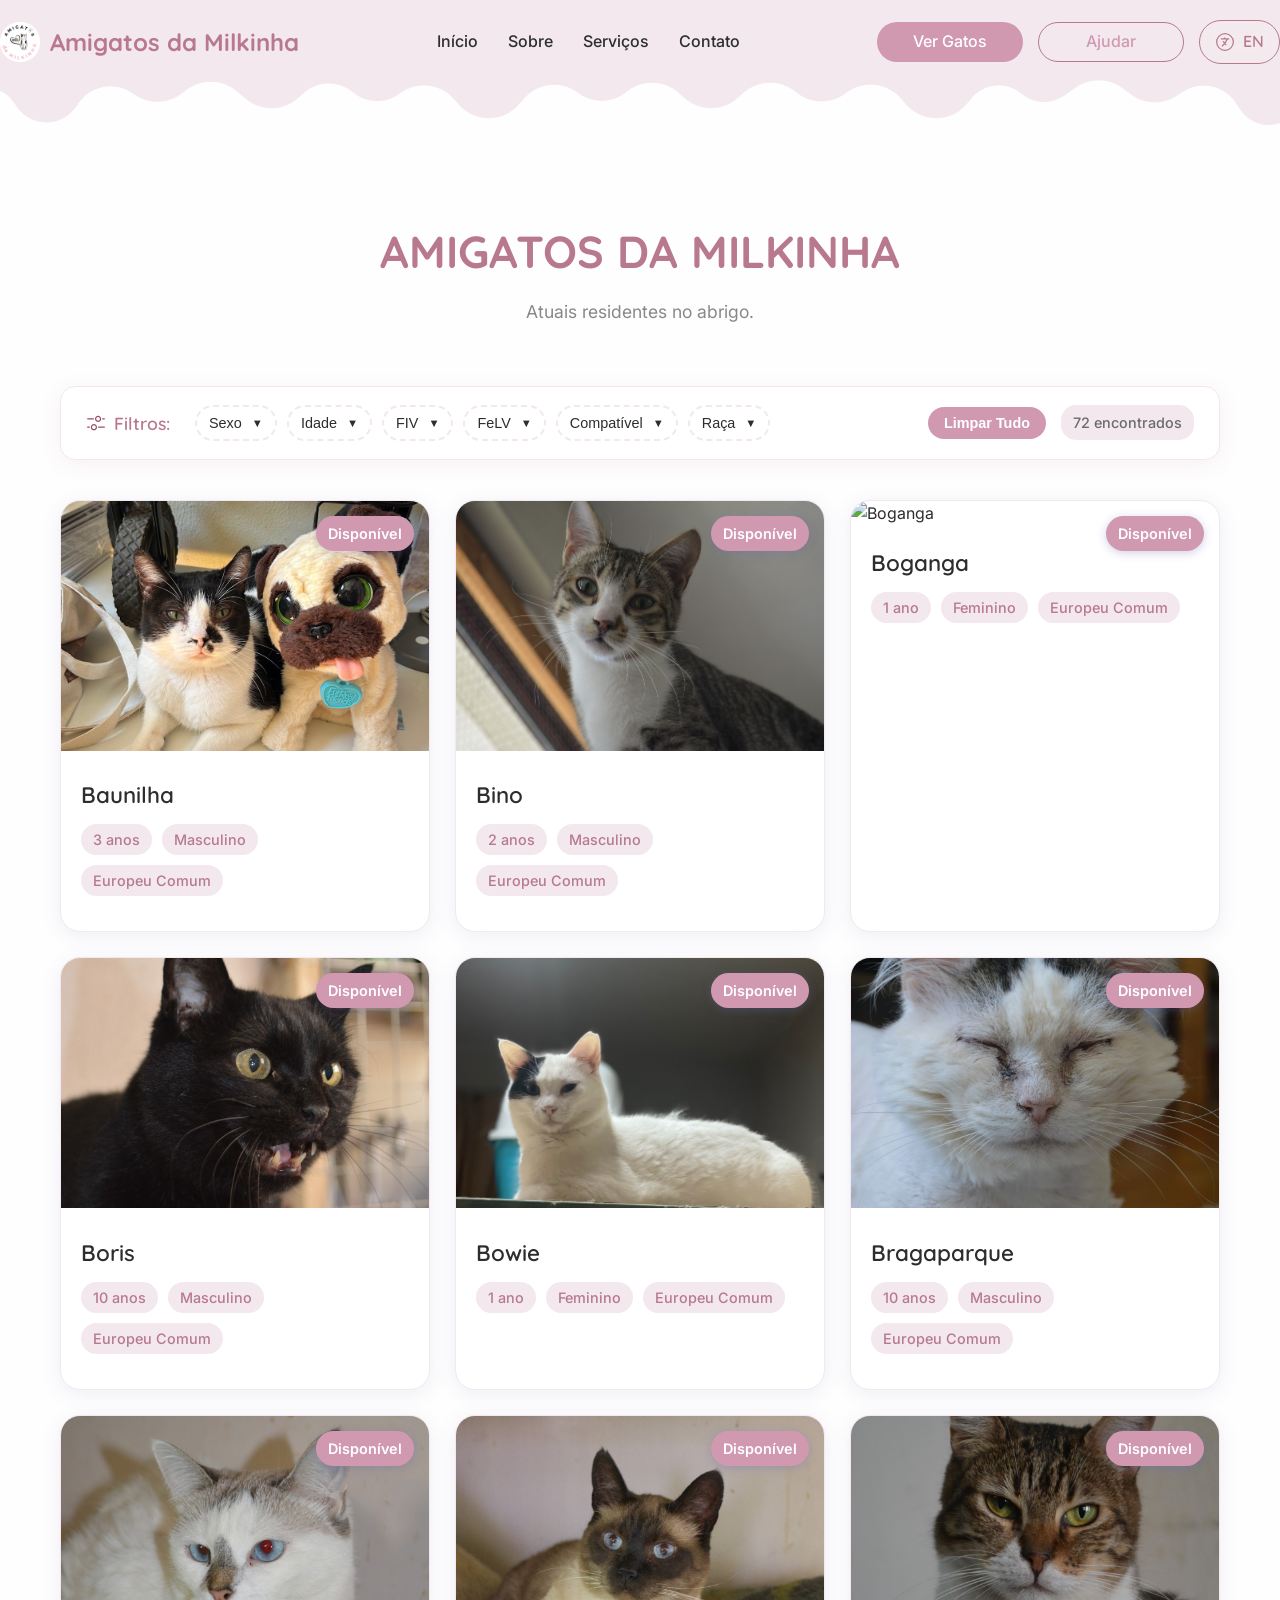
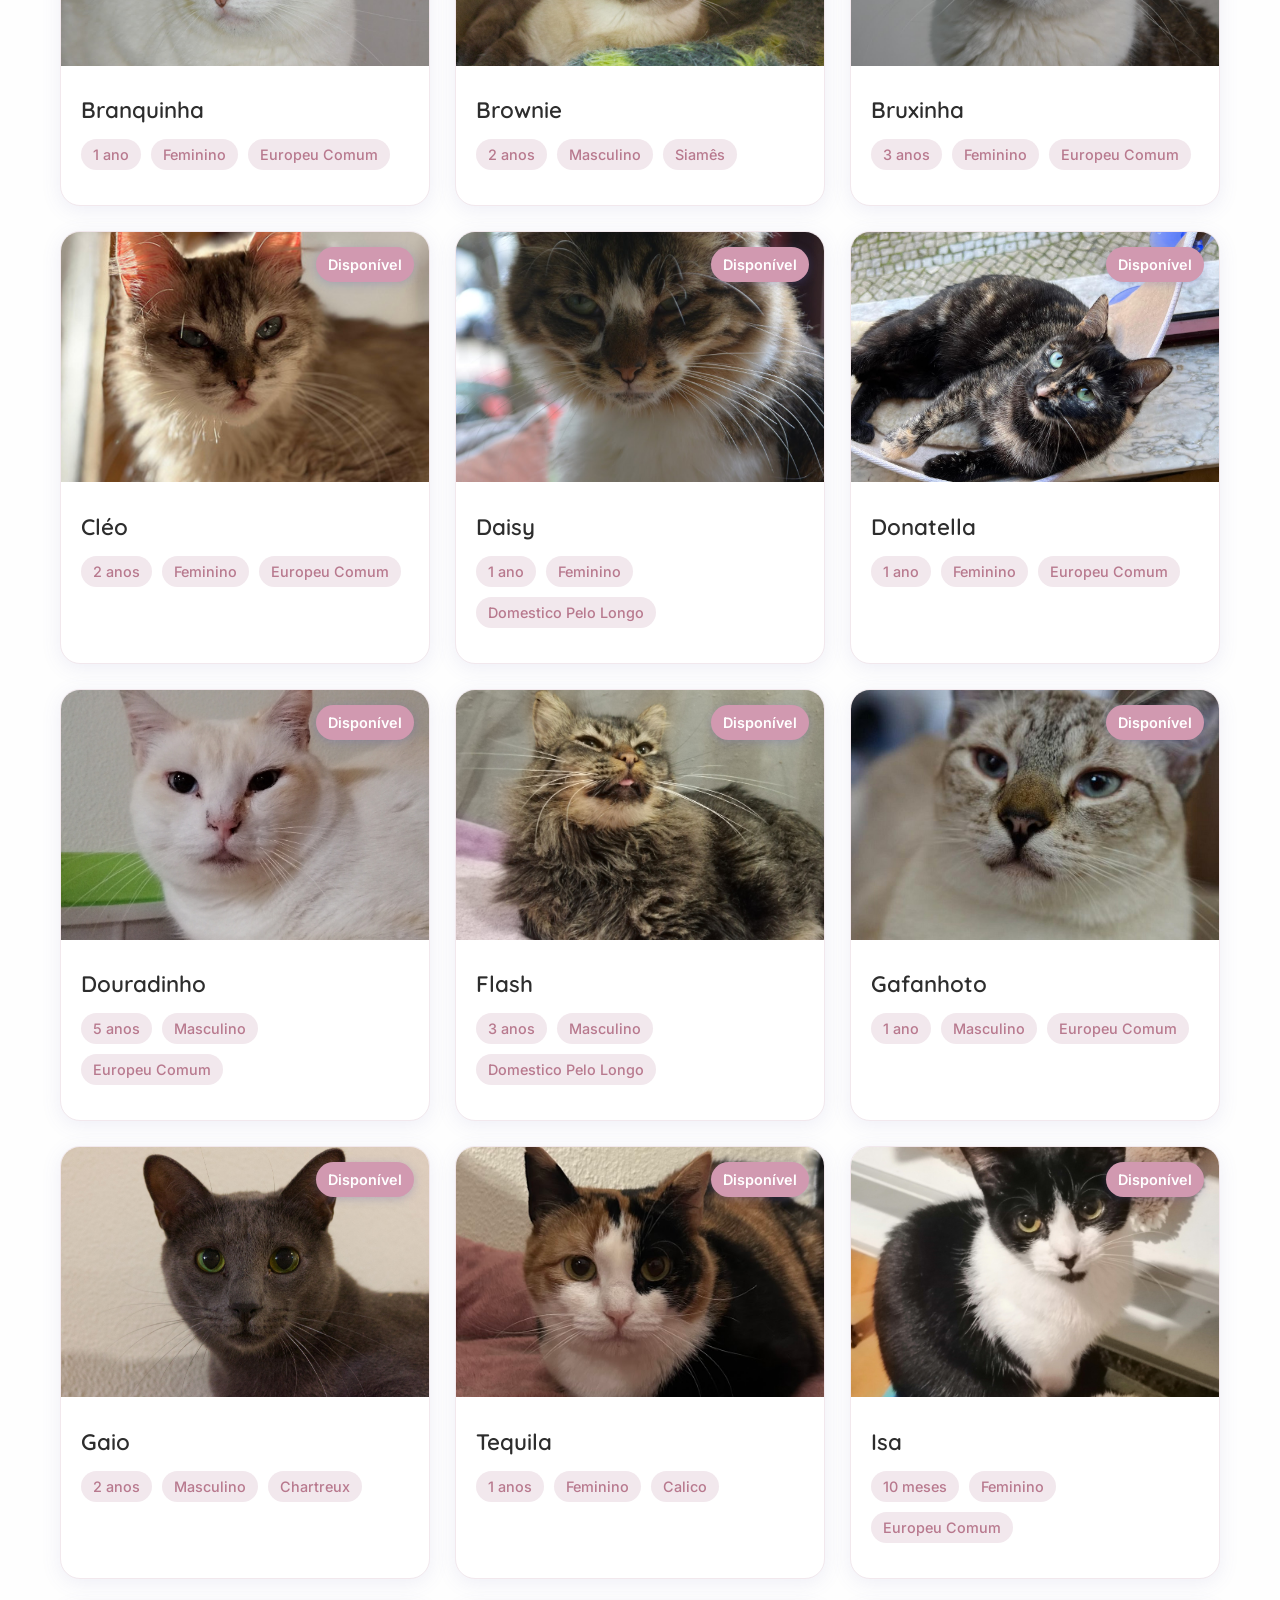
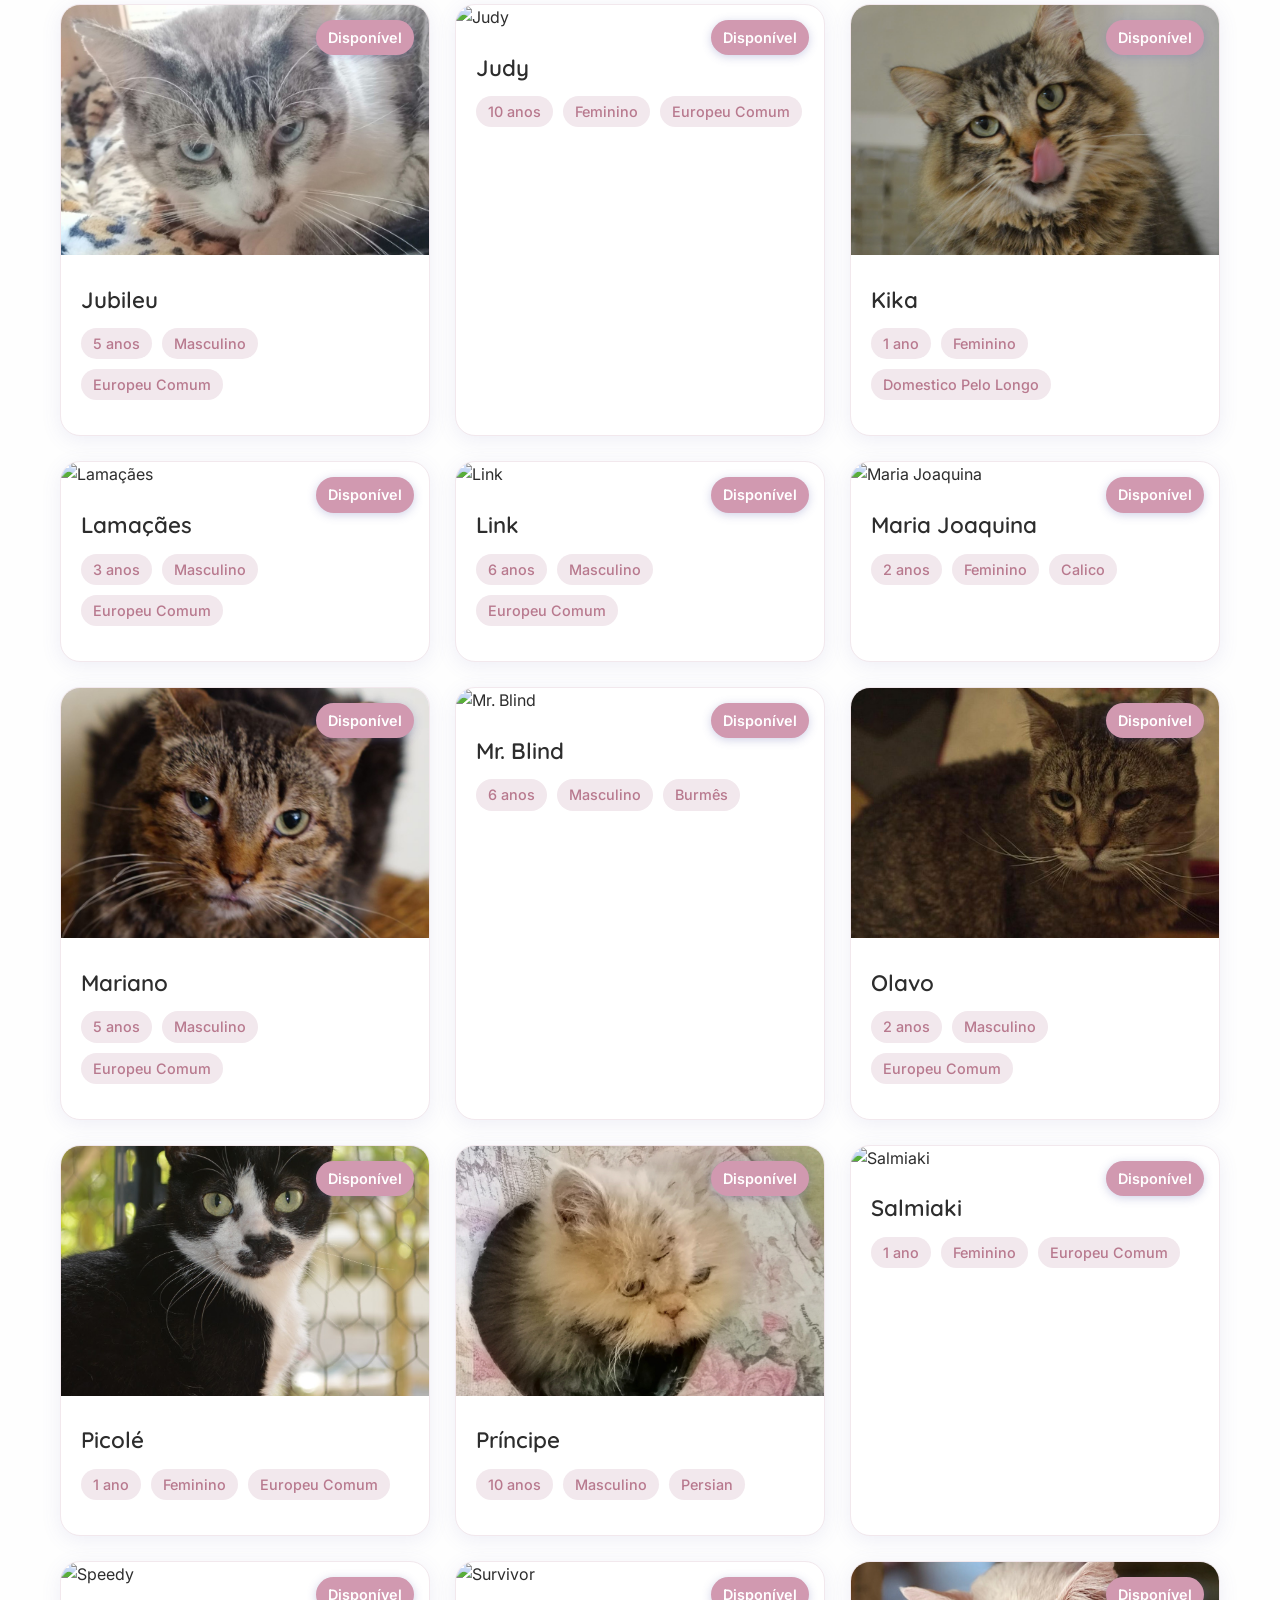
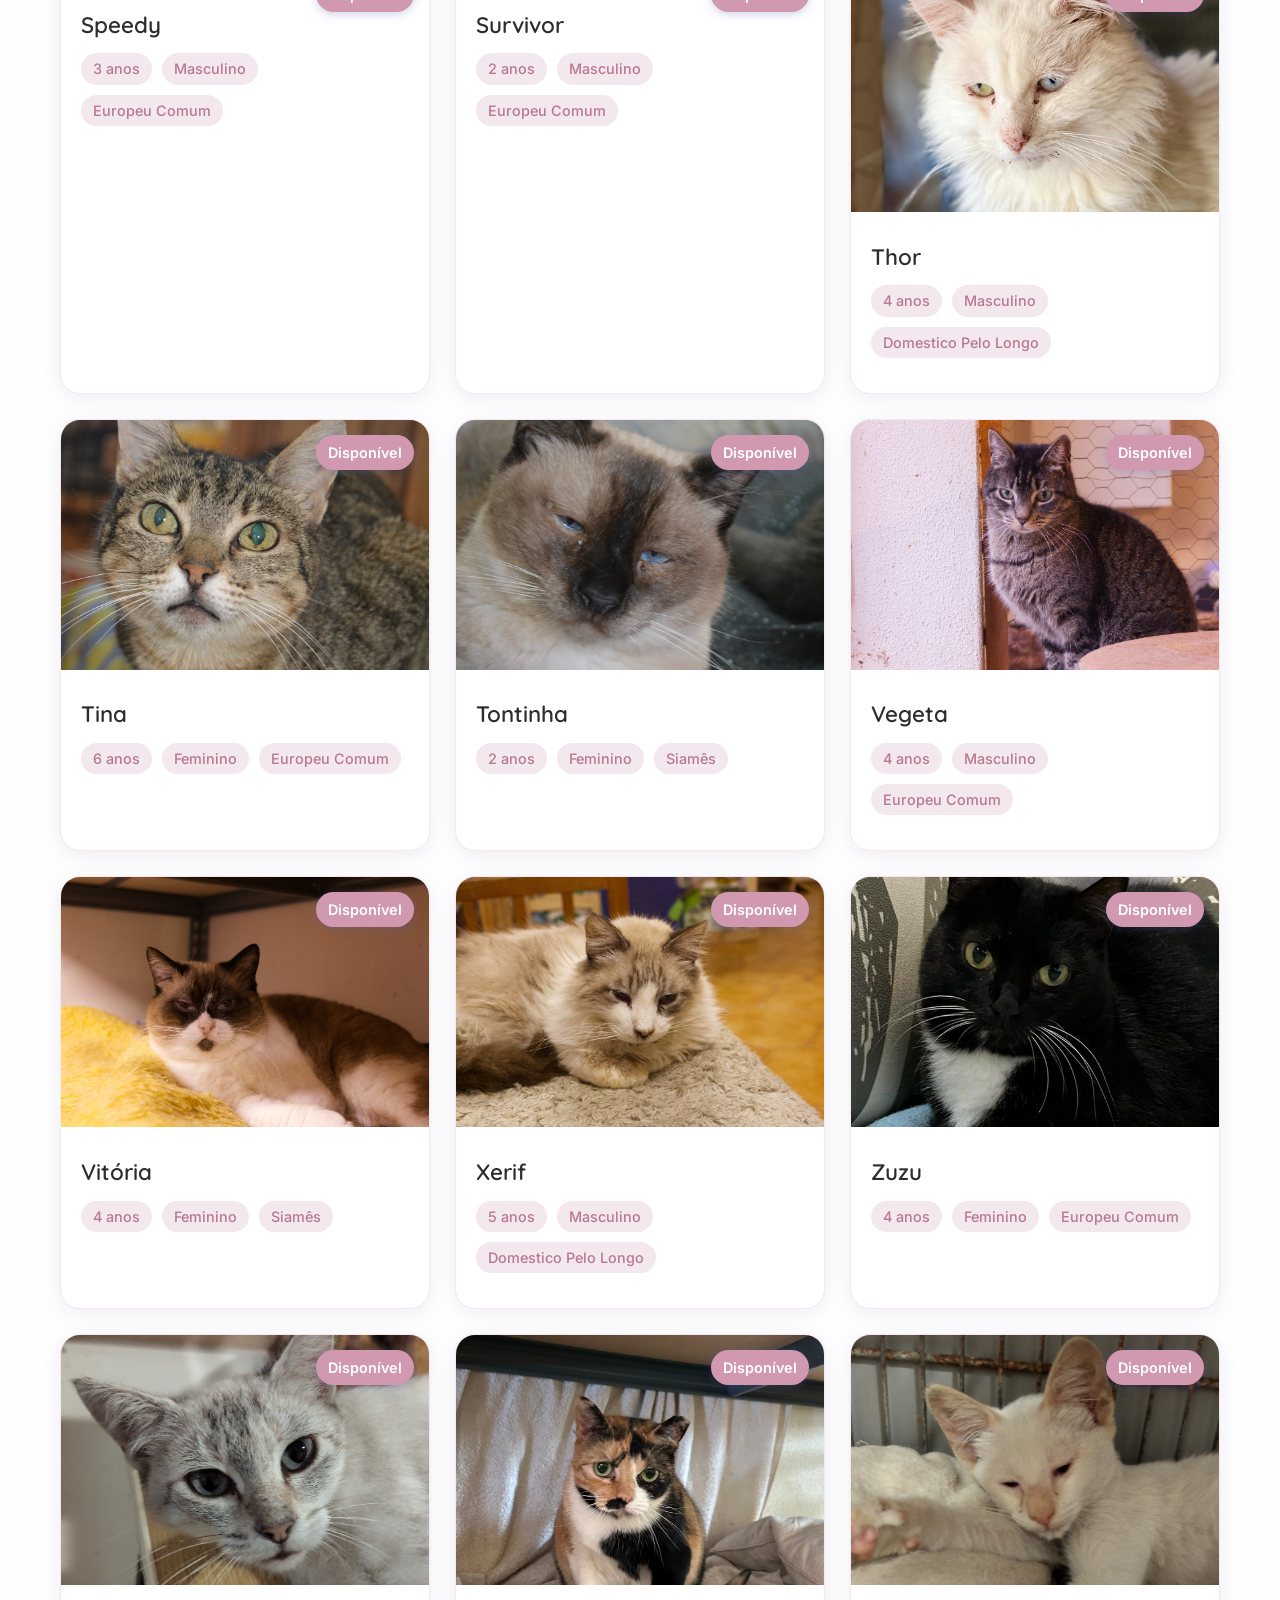
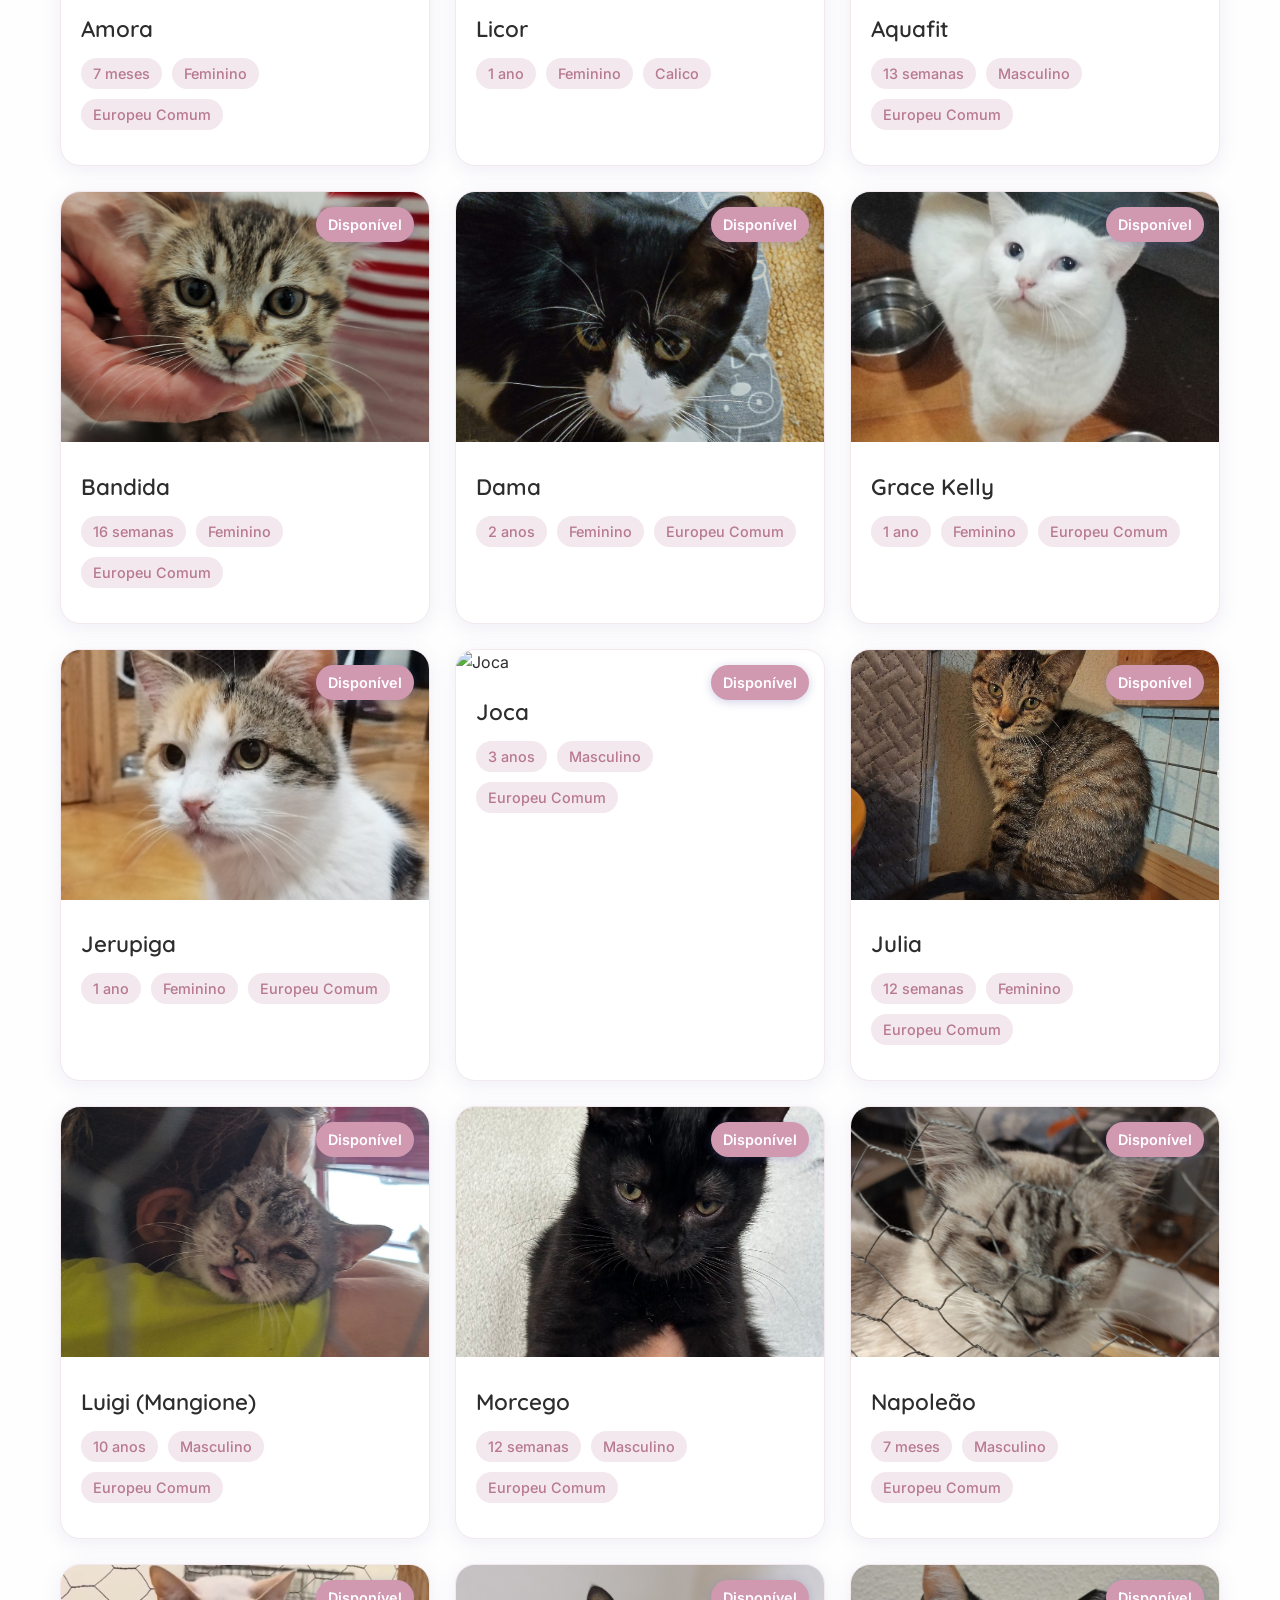
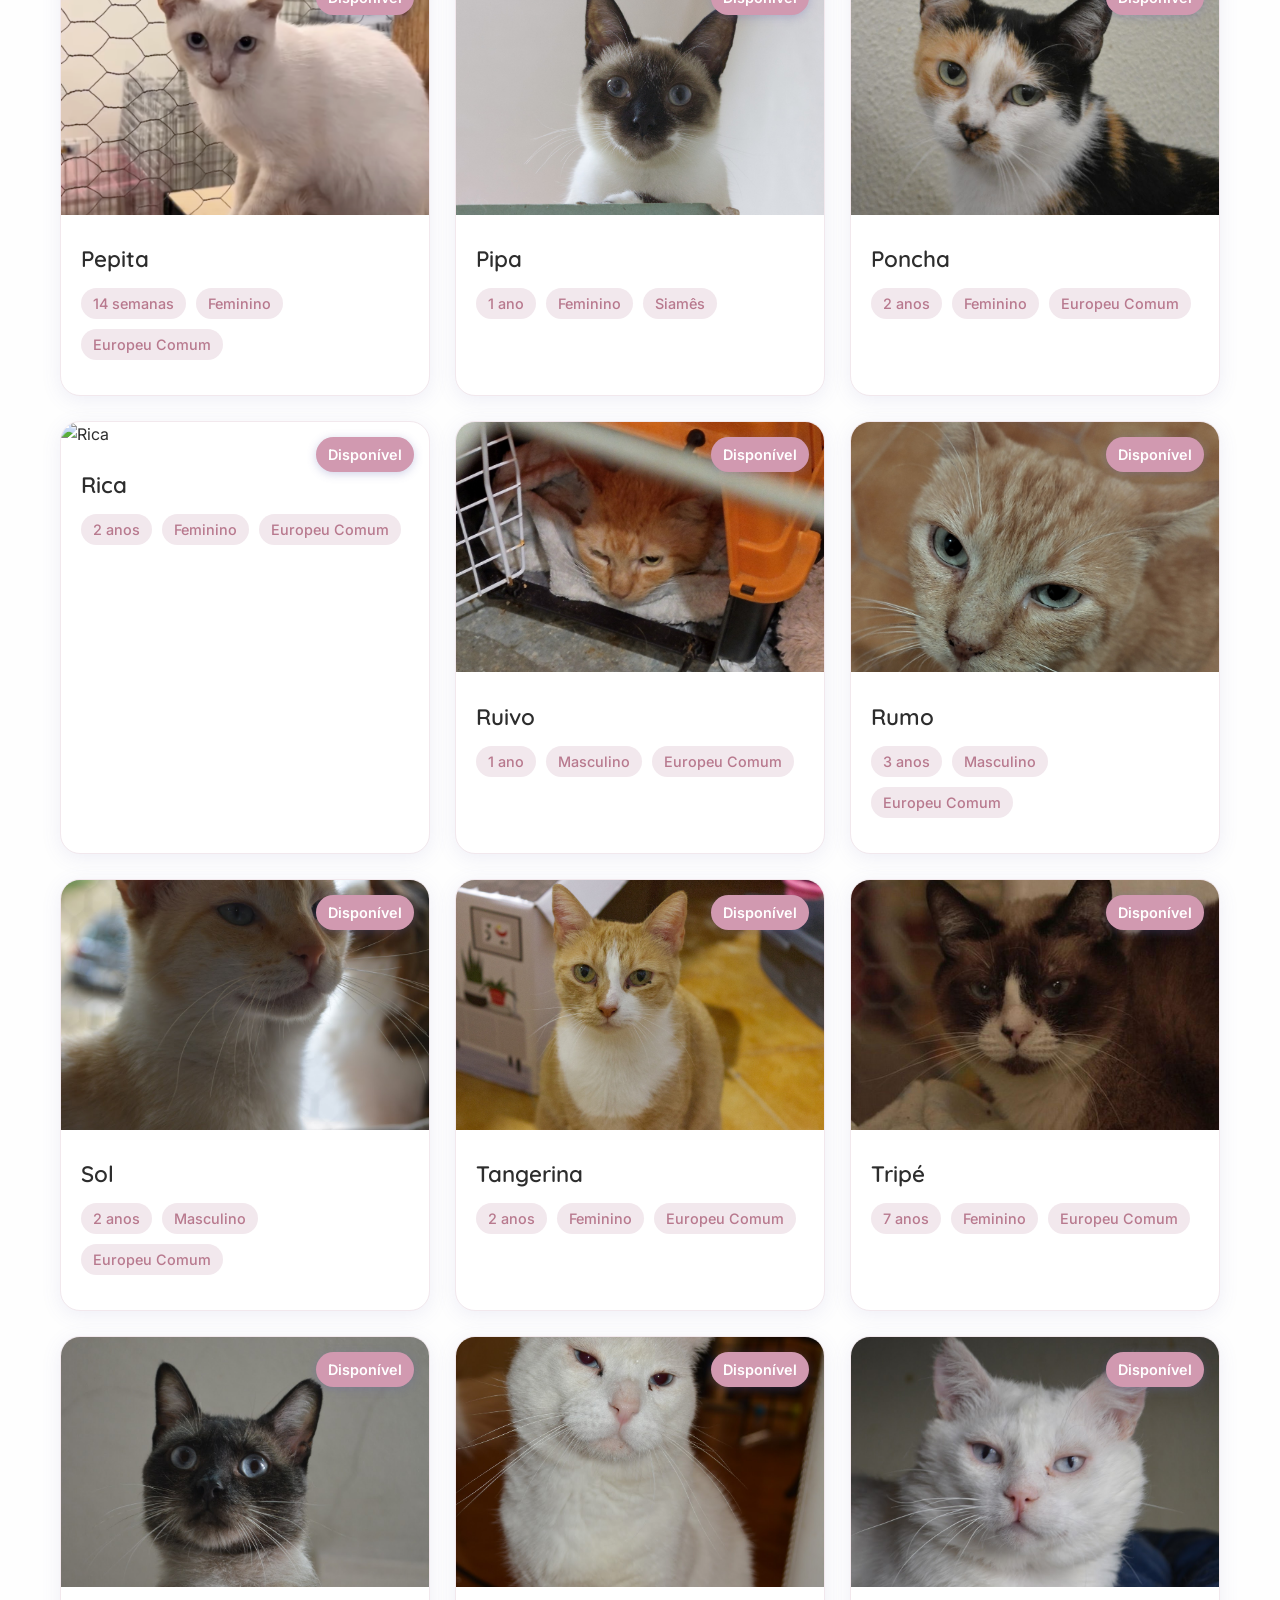
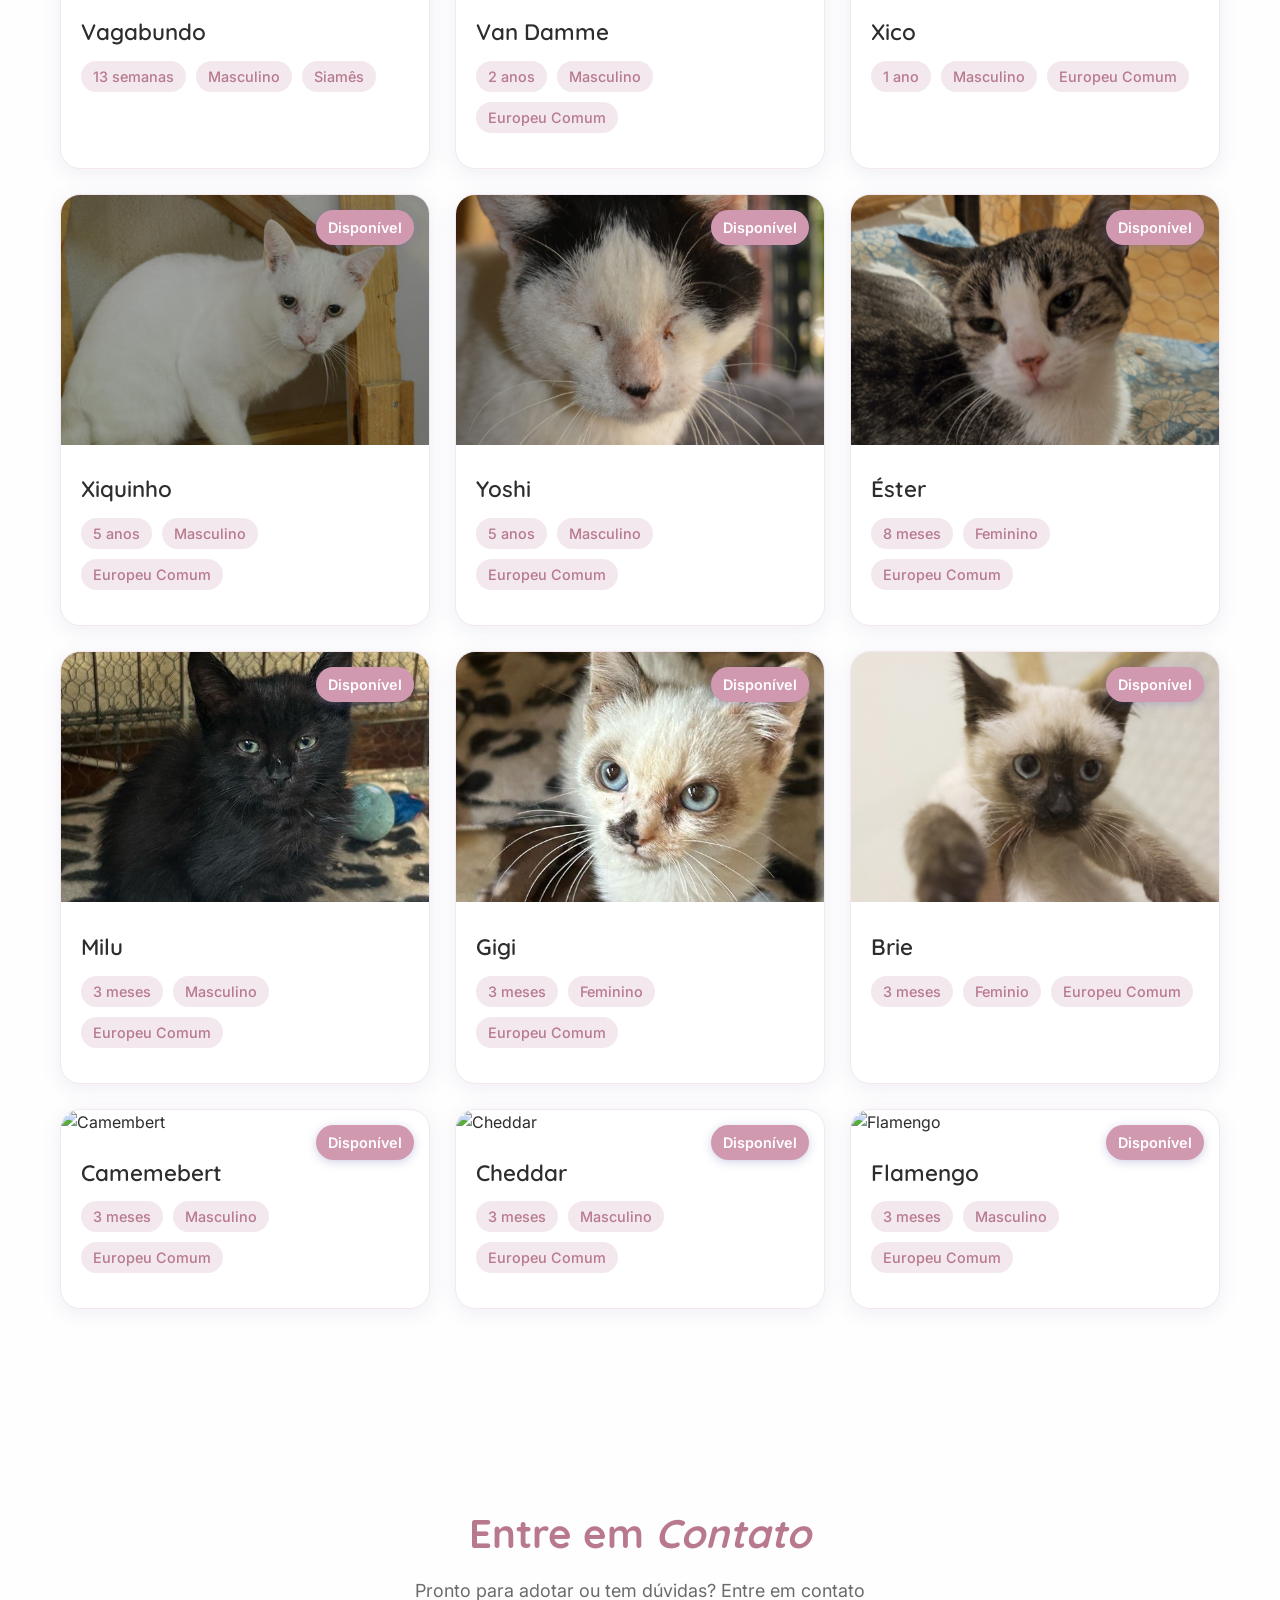
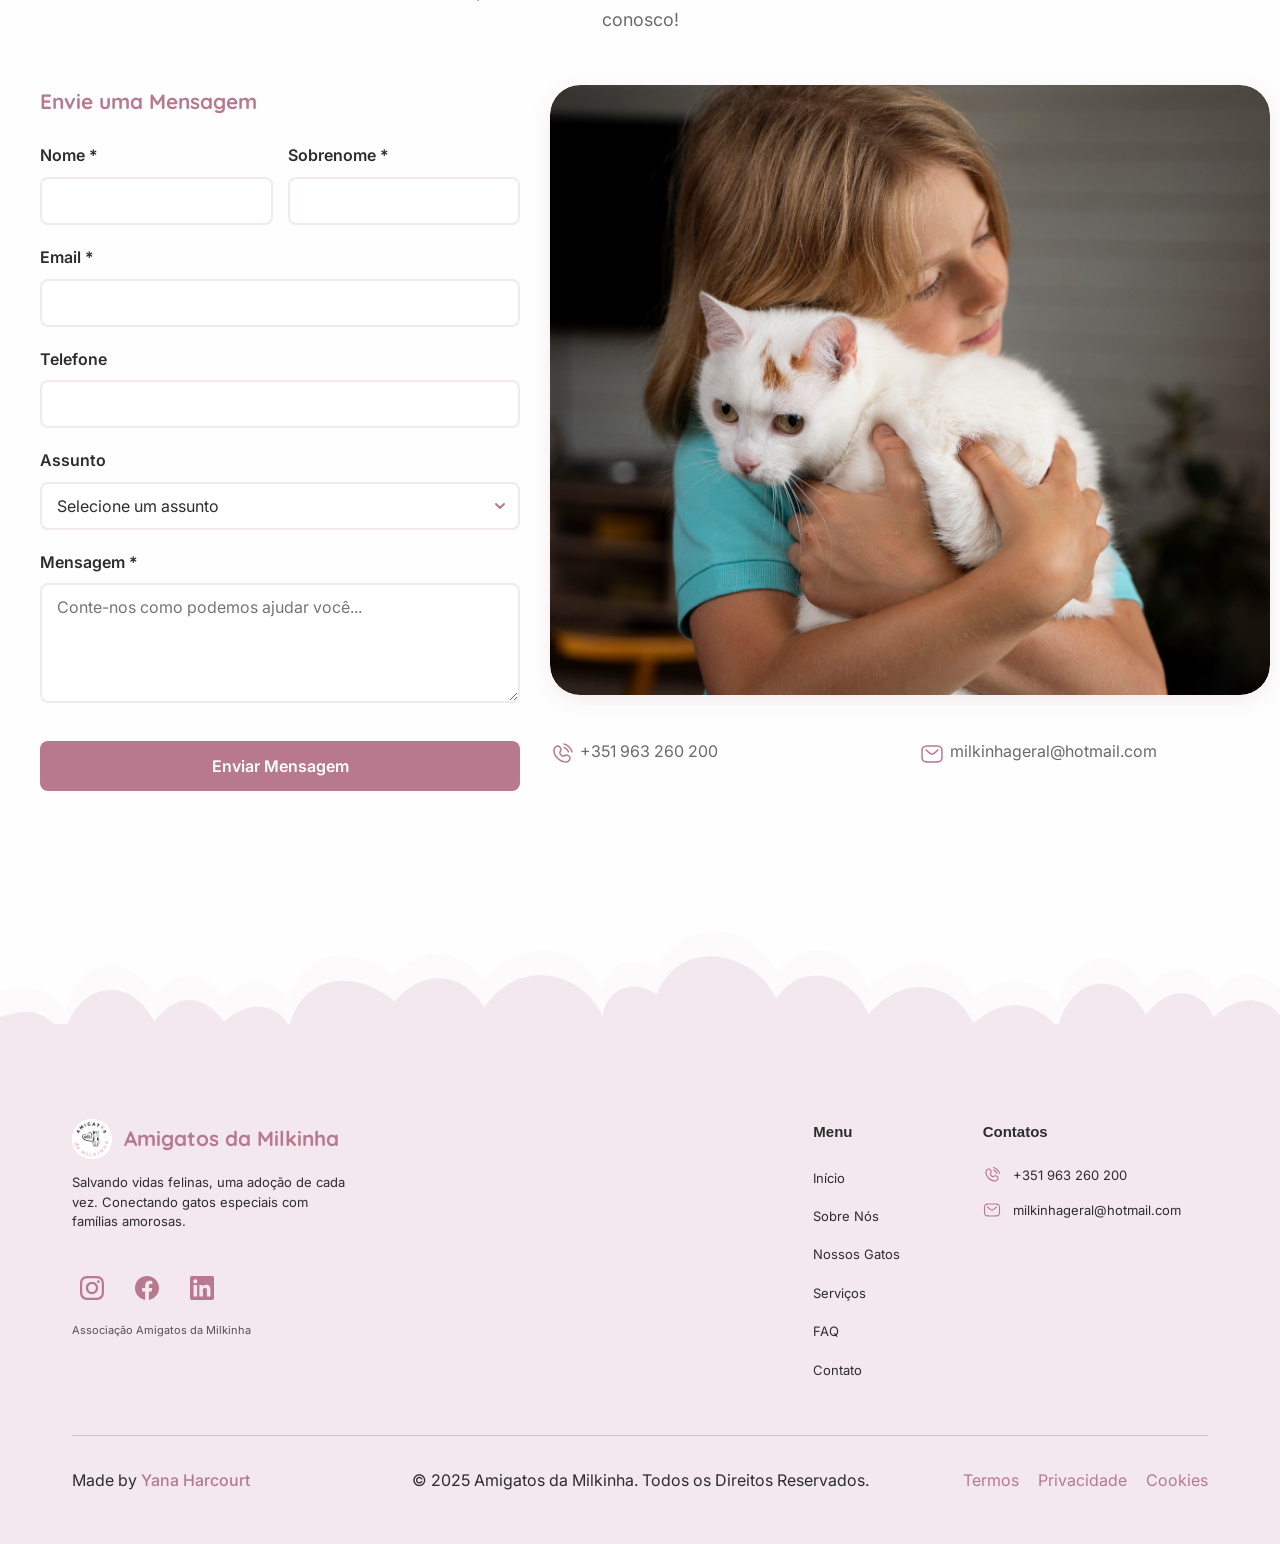
==== commit 64adba5f: "update cats" ====
--- a/cats_grid.html
+++ b/cats_grid.html
@@ -1058,20 +1058,6 @@
                 </div>
             </div>
 
-            <!-- Cat 64 - Ruizinho -->
-            <div class="cat-card" onclick="openModal('cat64')">
-                <div class="status-available">Disponível</div>
-                <img src="./assets/img/Cats-grid/Ruizinho/Ruizinho.jpg" alt="Ruizinho" class="cat-image">
-                <div class="cat-info">
-                    <div class="cat-name">Ruizinho</div>
-                    <div class="cat-details">
-                        <span class="detail-tag">5 anos</span>
-                        <span class="detail-tag">Masculino</span>
-                        <span class="detail-tag">Europeu Comum</span>
-                    </div>
-                </div>
-            </div>
-
             <!-- Cat 65 - Rumo -->
             <div class="cat-card" onclick="openModal('cat65')">
                 <div class="status-available">Disponível</div>
@@ -1212,12 +1198,26 @@
                 </div>
             </div>
 
-            <!-- Cat 75 - Bela -->
-            <div class="cat-card" onclick="openModal('cat75')">
-                <div class="status-available">Disponível</div>
-                <img src="./assets/img/Cats-grid/Bela/Bela1.jpg" alt="Bela" class="cat-image">
-                <div class="cat-info">
-                    <div class="cat-name">Bela</div>
+            <!-- Cat 77 - Milu -->
+            <div class="cat-card" onclick="openModal('cat77')">
+                <div class="status-available">Disponível</div>
+                <img src="./assets/img/Cats-grid/Milu/Milu1.jpg" alt="Milu" class="cat-image">
+                <div class="cat-info">
+                    <div class="cat-name">Milu</div>
+                    <div class="cat-details">
+                        <span class="detail-tag">3 meses</span>
+                        <span class="detail-tag">Masculino</span>
+                        <span class="detail-tag">Europeu Comum</span>
+                    </div>
+                </div>
+            </div>
+
+            <!-- Cat 78 - Gigi -->
+            <div class="cat-card" onclick="openModal('cat78')">
+                <div class="status-available">Disponível</div>
+                <img src="./assets/img/Cats-grid/Gigi/Gigi1.jpg" alt="Gigi" class="cat-image">
+                <div class="cat-info">
+                    <div class="cat-name">Gigi</div>
                     <div class="cat-details">
                         <span class="detail-tag">3 meses</span>
                         <span class="detail-tag">Feminino</span>
@@ -1226,48 +1226,6 @@
                 </div>
             </div>
 
-            <!-- Cat 76 - Martim -->
-            <div class="cat-card" onclick="openModal('cat76')">
-                <div class="status-available">Disponível</div>
-                <img src="./assets/img/Cats-grid/Martim/Martim1.jpg" alt="Martim" class="cat-image">
-                <div class="cat-info">
-                    <div class="cat-name">Martim</div>
-                    <div class="cat-details">
-                        <span class="detail-tag">3 meses</span>
-                        <span class="detail-tag">Masculino</span>
-                        <span class="detail-tag">Europeu Comum</span>
-                    </div>
-                </div>
-            </div>
-
-            <!-- Cat 77 - Milu -->
-            <div class="cat-card" onclick="openModal('cat77')">
-                <div class="status-available">Disponível</div>
-                <img src="./assets/img/Cats-grid/Milu/Milu1.jpg" alt="Milu" class="cat-image">
-                <div class="cat-info">
-                    <div class="cat-name">Milu</div>
-                    <div class="cat-details">
-                        <span class="detail-tag">3 meses</span>
-                        <span class="detail-tag">Masculino</span>
-                        <span class="detail-tag">Europeu Comum</span>
-                    </div>
-                </div>
-            </div>
-
-            <!-- Cat 78 - Gigi -->
-            <div class="cat-card" onclick="openModal('cat78')">
-                <div class="status-available">Disponível</div>
-                <img src="./assets/img/Cats-grid/Gigi/Gigi1.jpg" alt="Gigi" class="cat-image">
-                <div class="cat-info">
-                    <div class="cat-name">Gigi</div>
-                    <div class="cat-details">
-                        <span class="detail-tag">3 meses</span>
-                        <span class="detail-tag">Feminino</span>
-                        <span class="detail-tag">Europeu Comum</span>
-                    </div>
-                </div>
-            </div>
-
             <!-- Cat 79 - Brie -->
             <div class="cat-card" onclick="openModal('cat79')">
                 <div class="status-available">Disponível</div>
@@ -1310,8 +1268,8 @@
                 </div>
             </div>
 
-            <!-- Cat 81 - Flamengo -->
-            <div class="cat-card" onclick="openModal('cat80')">
+            <!-- Cat 82 - Flamengo -->
+            <div class="cat-card" onclick="openModal('cat82')">
                 <div class="status-available">Disponível</div>
                 <img src="./assets/img/Cats-grid/Flamengo/Flamengo1.jpg" alt="Flamengo" class="cat-image">
                 <div class="cat-info">
@@ -1323,21 +1281,6 @@
                     </div>
                 </div>
             </div>
-
-            <!-- Cat 81 - Mozarella -->
-            <div class="cat-card" onclick="openModal('cat81')">
-                <div class="status-available">Disponível</div>
-                <img src="./assets/img/Cats-grid/Mozarella/Mozarella1.jpg" alt="Mozarella" class="cat-image">
-                <div class="cat-info">
-                    <div class="cat-name">Mozarella</div>
-                    <div class="cat-details">
-                        <span class="detail-tag">3 meses</span>
-                        <span class="detail-tag">Feminino</span>
-                        <span class="detail-tag">Europeu Comum</span>
-                    </div>
-                </div>
-            </div>
-
         </div>
     </div>
 
@@ -2828,23 +2771,6 @@
                     './assets/img/Cats-grid/Ruivo/Ruivo.jpg'
                 ]
             },
-            /* Cat 64 - Ruizinho */
-            cat64: {
-                name: 'Ruizinho',
-                gender: 'Masculino',
-                age: '5 anos',
-                breed: 'Europeu Comum',
-                compatibility: ['FIV: Positivo', 'FeLV: Positivo'],
-                fivStatus: 'positive',
-                felvStatus: 'positive',
-                compatibleWithCats: null,
-                compatibleWithChildren: null,
-                compatibleWithDogs: null,
-                description: 'Informações detalhadas sobre Ruizinho em breve.',
-                images: [
-                    './assets/img/Cats-grid/Ruizinho/Ruizinho.jpg'
-                ]
-            },
             /* Cat 65 - Rumo */
             cat65: {
                 name: 'Rumo',
@@ -3036,40 +2962,6 @@
                     './assets/img/Cats-grid/Ester/Ester1.jpg'
                 ]
             },
-             /* Cat 75 - Bela */
-            cat75: {
-                name: 'Bela',
-                gender: 'Feminino',
-                age: '3 meses',
-                breed: 'Europeu Comum',
-                compatibility: [''],
-                fivStatus: 'unknown',
-                felvStatus: 'unknown',
-                compatibleWithCats: 'positive',
-                compatibleWithChildren: null,
-                compatibleWithDogs: null,
-                description: 'Informações detalhadas sobre Bela em breve.',
-                images: [
-                    './assets/img/Cats-grid/Bela/Bela1.jpg',
-                ]
-            },
-             /* Cat 76 - Martim */
-            cat76: {
-                name: 'Martim',
-                gender: 'Masculino',
-                age: '3 meses',
-                breed: 'Europeu Comum',
-                compatibility: [''],
-                fivStatus: 'unknown',
-                felvStatus: 'unknown',
-                compatibleWithCats: null,
-                compatibleWithChildren: null,
-                compatibleWithDogs: null,
-                description: 'Informações detalhadas sobre Martim em breve.',
-                images: [
-                    './assets/img/Cats-grid/Martim/Martim1.jpg',
-                ]
-            },
              /* Cat 77 - Milu */
             cat77: {
                 name: 'Milu',
@@ -3170,23 +3062,6 @@
                 description: 'Informações detalhadas sobre Flamengo em breve.',
                 images: [
                     './assets/img/Cats-grid/Flamengo/Flamengo1.jpg',
-                ]
-            },
-             /* Cat 83 - Mozarella */
-            cat83: {
-                name: 'Mozarella',
-                gender: 'Feminino',
-                age: '3 meses',
-                breed: 'Europeu Comum',
-                compatibility: [''],
-                fivStatus: 'unknown',
-                felvStatus: 'unknown',
-                compatibleWithCats: null,
-                compatibleWithChildren: null,
-                compatibleWithDogs: null,
-                description: 'Informações detalhadas sobre Mozarella em breve.',
-                images: [
-                    './assets/img/Cats-grid/Mozarella/Mozarella1.jpg',
                 ]
             },
         };
--- a/assets/styles.css
+++ b/assets/styles.css
@@ -572,6 +572,67 @@
 
     .language-text {
         font-size: var(--font-text-small);
+    }
+}
+
+/* 1536px-1599px (for the 1920px screen with the scale 125%) */
+@media (min-width: 1536px) and (max-width: 1599px) {
+    .nav {
+        background: url('data:image/svg+xml,<svg width="1440" height="126" viewBox="0 0 1440 126" fill="none" xmlns="http://www.w3.org/2000/svg"><path d="M43.5667 93.5343L30.1403 103.295C23.6996 107.977 15.5291 109.597 7.78903 107.728C-4.40737 104.783 -13 93.8678 -13 81.3208V-65C-13 -87.4021 -13 -98.6032 -8.64026 -107.16C-4.80533 -114.686 1.3139 -120.805 8.84038 -124.64C17.3968 -129 28.5979 -129 51 -129H1388C1410.4 -129 1421.6 -129 1430.16 -124.64C1437.69 -120.805 1443.81 -114.686 1447.64 -107.16C1452 -98.6032 1452 -87.4021 1452 -65V98.5425C1452 105.243 1446.57 110.674 1439.87 110.674C1436.17 110.674 1432.66 108.983 1430.36 106.081L1425.75 100.268C1414.08 85.555 1391.42 86.615 1381.18 102.353L1376.62 109.362C1363.4 129.665 1333.67 129.665 1320.45 109.362L1316.14 102.733C1304.49 84.8435 1280.55 79.7797 1262.66 91.4226L1258.62 94.049L1258.62 94.0535C1256.67 95.3218 1255.69 95.9565 1254.77 96.487C1241.53 104.135 1225.09 103.566 1212.41 95.0197C1211.53 94.4263 1210.6 93.7246 1208.74 92.3212L1206.83 90.8808C1203.01 88.0006 1201.1 86.5605 1199.24 85.4503C1187.04 78.1706 1171.89 77.9108 1159.44 84.7678C1157.54 85.8135 1155.59 87.1873 1151.67 89.9349L1144.29 95.1161C1131.21 104.289 1113.6 103.522 1101.38 93.2455C1086.37 80.6344 1063.96 82.6913 1051.5 97.8228L1047.83 102.282L1047.82 102.294C1047.18 103.076 1046.86 103.468 1046.59 103.78C1030.94 122.014 1002.85 122.426 986.669 104.66C986.391 104.355 986.054 103.97 985.381 103.2L981.606 98.8794C980.786 97.9419 980.377 97.4731 980.012 97.0774C966.531 82.4629 944.361 79.969 927.97 91.2231C927.526 91.5278 927.023 91.8938 926.016 92.6259C925.185 93.2295 924.77 93.5313 924.389 93.795C910.482 103.421 892.023 103.259 878.287 93.3904C877.91 93.1201 877.501 92.8111 876.681 92.193L875.937 91.6317L875.936 91.6311C874.242 90.3535 873.395 89.7146 872.62 89.1856C857.914 79.1407 838.337 80.0288 824.601 91.3639C823.877 91.9609 823.092 92.6739 821.52 94.0997L821.519 94.1003L820.693 94.8504L820.691 94.8513C818.184 97.1263 816.93 98.2639 815.768 99.1716C801.553 110.275 781.665 110.49 767.212 99.698C766.031 98.8156 764.752 97.7052 762.195 95.4846L758.653 92.4084C758.303 92.1046 758.128 91.9527 757.973 91.82C743.558 79.5576 722.522 79.0754 707.56 90.6645C707.398 90.7898 707.216 90.9336 706.853 91.2211L706.199 91.7387C692.1 102.892 672.248 103.122 657.895 92.2978C641.452 79.8977 618.242 82.2072 604.565 97.6045L600.113 102.616C598.766 104.132 598.093 104.89 597.525 105.479C581.288 122.319 554.127 121.692 538.685 104.12C538.145 103.506 537.508 102.719 536.235 101.145L536.232 101.141L535.117 99.762L535.106 99.7484C521.758 83.2531 497.853 80.0504 480.635 92.4506L480.62 92.4608L479.14 93.5271C465.145 103.61 446.089 102.899 432.885 91.7999C418.311 79.5503 396.889 80.1005 382.963 93.0821L380.11 95.7423L380.108 95.7443C378.847 96.9191 378.217 97.5067 377.649 97.9978C363.22 110.469 341.992 111.02 326.937 99.3118C326.344 98.8505 325.683 98.2959 324.362 97.1868L319.464 93.0733C316.707 90.7579 315.328 89.6002 314.019 88.6688C300.869 79.3167 283.389 78.7811 269.691 87.3105C268.327 88.16 266.88 89.2311 263.986 91.3734L261.345 93.3286L261.185 93.4471C261.131 93.4875 261.09 93.5173 261.052 93.5454C247.222 103.693 228.461 103.893 214.417 94.0421C214.348 93.9935 214.272 93.9396 214.119 93.8316L212.986 93.0296C195.334 80.535 170.879 84.8393 158.554 102.61L155.842 106.521C140.943 128.003 108.802 126.825 95.5154 104.311C84.7679 86.0984 60.6717 81.0998 43.5667 93.5343Z" fill="%23F2E8ED" stroke="%23F2E8ED"/></svg>') center top/cover no-repeat;
+        position: sticky;
+        top: 0;
+        width: 100%;
+        z-index: 1000;
+        height: 155px;
+        transition: all 0.3s ease;
+        margin: 0;
+        display: flex;
+        align-items: flex-start;
+        padding-top: 18px;
+    }
+
+    .nav-container {
+        max-width: 1450px;
+        padding-left: 0;
+        padding-right: 0;
+    }
+
+    .logo {
+        font-size: 1.7rem;
+    }
+
+    .logo-image {
+        width: 48px;
+        height: 48px;
+    }
+
+    .nav-links {
+        gap: 35px;
+    }
+
+    .nav-links a {
+        font-size: var(--font-nav);
+    }
+
+    .nav-buttons li a.btn.nav-btn-wide {
+        width: 150px;
+        height: 43px;
+        font-size: var(--font-button);
+        padding: 9px 23px;
+    }
+
+    .language-btn {
+        padding: 9px 17px;
+        font-size: var(--font-text-small);
+    }
+
+    .language-text {
+        font-size: var(--font-text-small);
+    }
+
+    .language-icon {
+        width: 23px;
+        height: 23px;
     }
 }
 
@@ -1836,6 +1897,36 @@
     }
 }
 
+/* 1536px-1599px (for the 1920px screens with the scale 125%) */
+@media (min-width: 1536px) and (max-width: 1599px) {
+    .hero {
+        min-height: 825px;
+        padding-top: 0;
+        margin-top: -75px;
+    }
+
+    .hero-content {
+        padding-left: 145px;
+        max-width: 550px;
+    }
+
+    .hero-title {
+        font-size: var(--font-hero-title);
+        margin-bottom: 27px;
+    }
+
+    .hero-text {
+        font-size: var(--font-heading-h3);
+        margin-bottom: 55px;
+    }
+
+    .hero-phone,
+    .hero-cta {
+        padding: 1.1rem 2.3rem;
+        font-size: var(--font-button);
+    }
+}
+
 /* 1280px - 1439px */
 @media (max-width: 1439px) and (min-width: 1280px) {
     .hero {
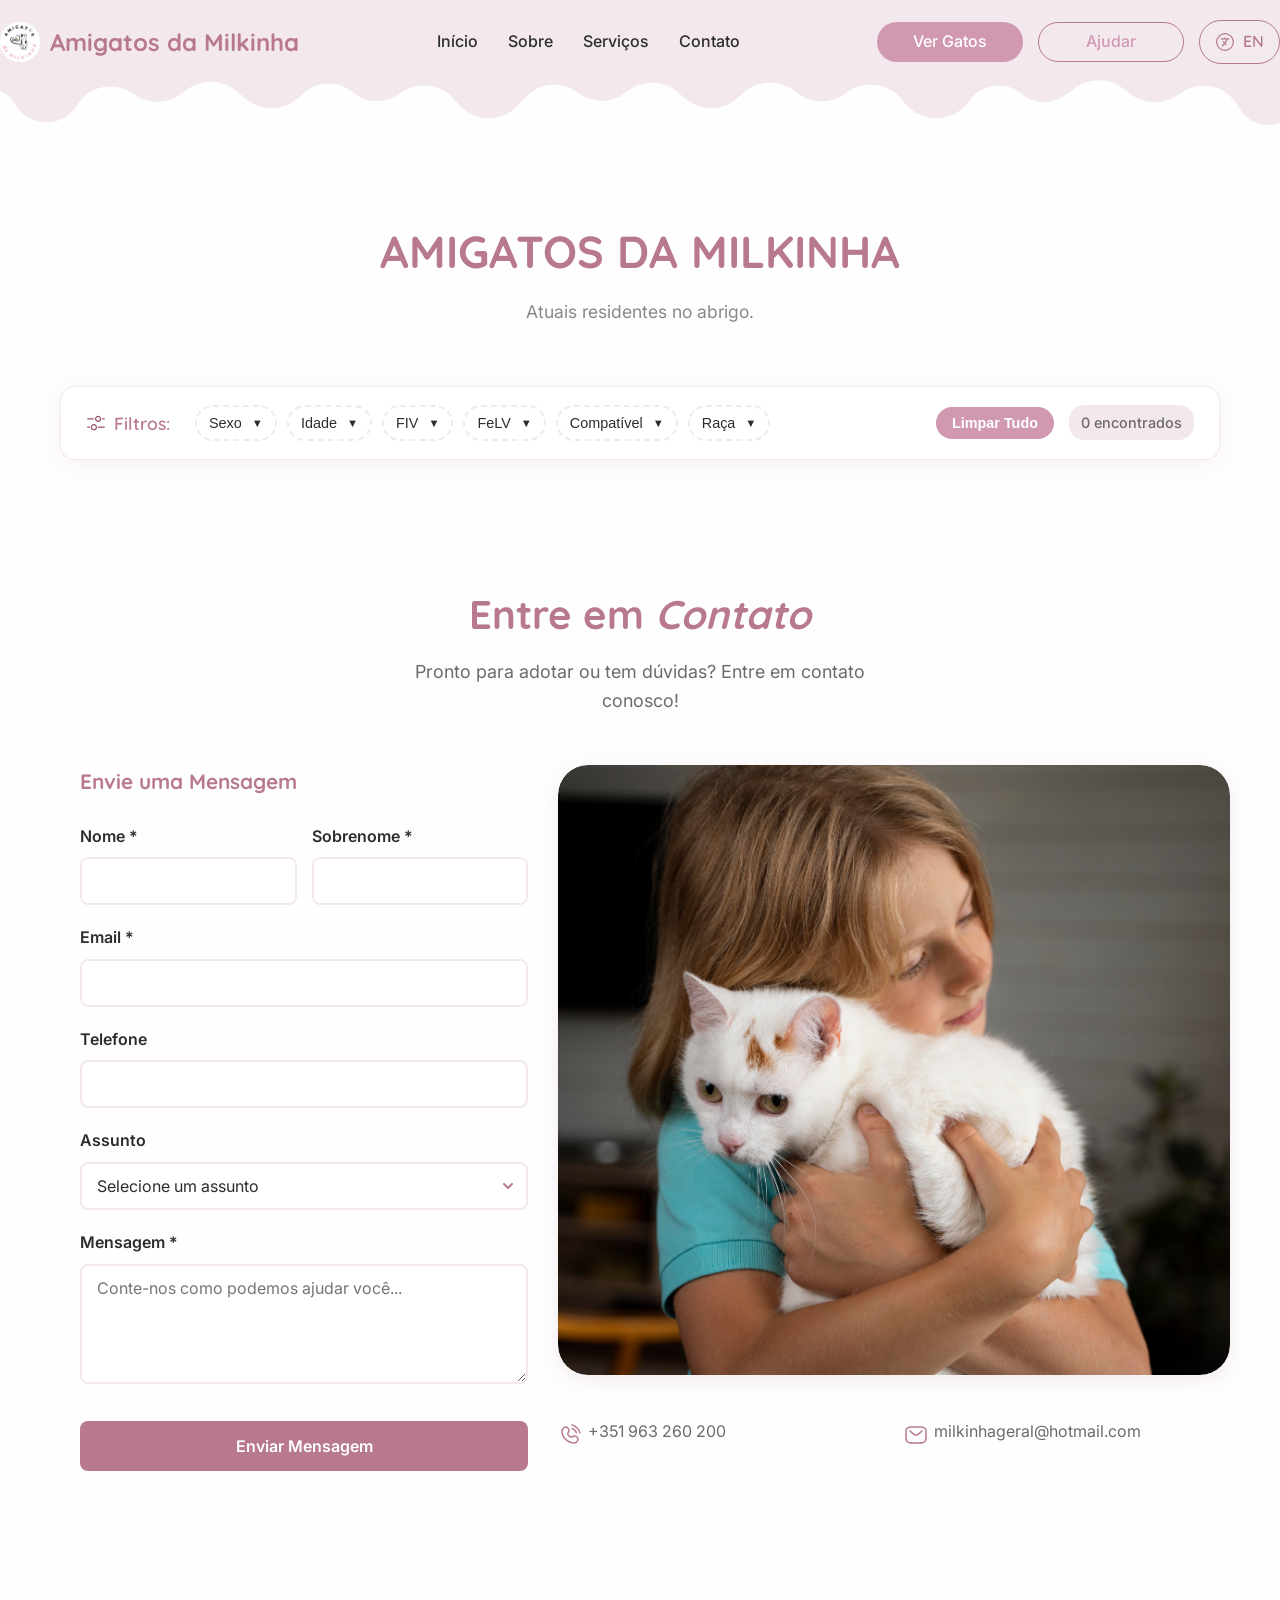
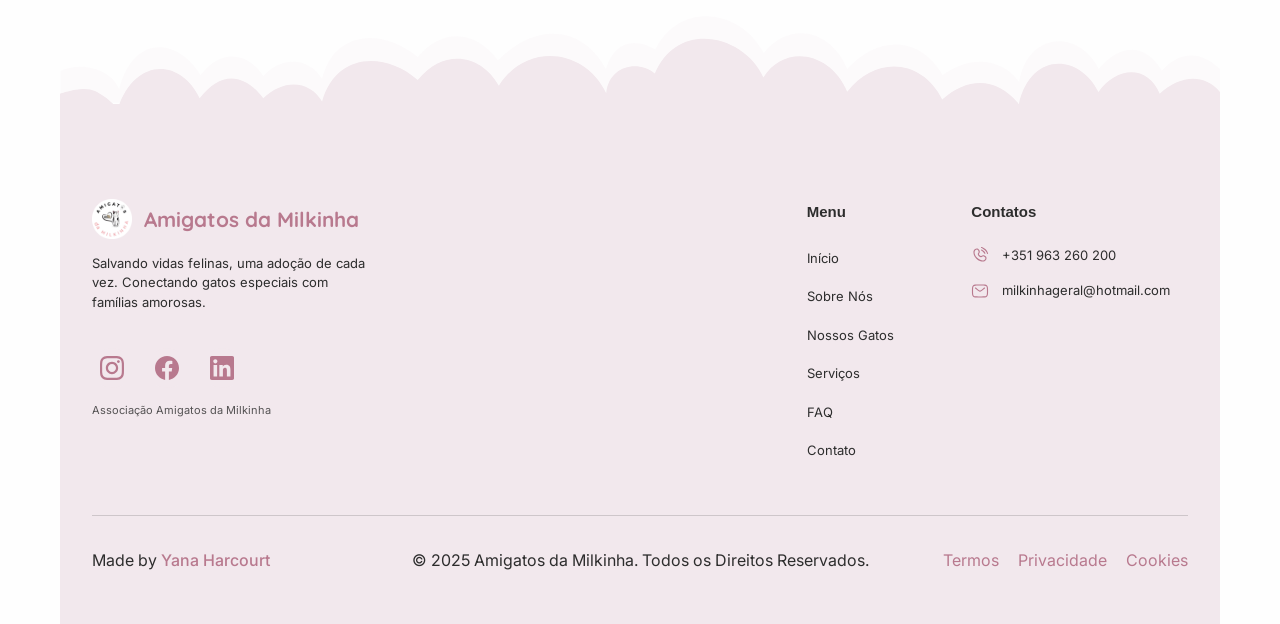
==== commit 3b56ab7f: "wip" ====
--- a/cats_grid.html
+++ b/cats_grid.html
@@ -257,1031 +257,25 @@
             </div>
         </div>
 
-        <div class="cats-grid">
-           
-
-            <!-- Cat 2 - Baunilha -->
-            <div class="cat-card" onclick="openModal('cat2')">
-                <div class="status-available">Disponível</div>
-                <img src="./assets/img/Cats-grid/Baunilha/Baunilha.jpg" alt="Baunilha" class="cat-image">
-                <div class="cat-info">
-                    <div class="cat-name">Baunilha</div>
-                    <div class="cat-details">
-                        <span class="detail-tag">3 anos</span>
-                        <span class="detail-tag">Masculino</span>
-                        <span class="detail-tag">Europeu Comum</span>
-                    </div>
-                </div>
-            </div>
-
-            <!-- Cat 3 - Bino-->
-            <div class="cat-card" onclick="openModal('cat3')">
-                <div class="status-available">Disponível</div>
-                <img src="./assets/img/Cats-grid/Bino/Bino1.jpg" alt="Bino" class="cat-image">
-                <div class="cat-info">
-                    <div class="cat-name">Bino</div>
-                    <div class="cat-details">
-                        <span class="detail-tag">2 anos</span>
-                        <span class="detail-tag">Masculino</span>
-                        <span class="detail-tag">Europeu Comum</span>
-                    </div>
-                </div>
-            </div>
-
-            <!-- Cat 4 - Boganga -->
-            <div class="cat-card" onclick="openModal('cat4')">
-                <div class="status-available">Disponível</div>
-                <img src="./assets/img/Cats-grid/Boganga/Boganga.jpg" alt="Boganga" class="cat-image">
-                <div class="cat-info">
-                    <div class="cat-name">Boganga</div>
-                    <div class="cat-details">
-                        <span class="detail-tag">1 ano</span>
-                        <span class="detail-tag">Feminino</span>
-                        <span class="detail-tag">Europeu Comum</span>
-                    </div>
-                </div>
-            </div>
-
-            <!-- Cat 5 - Boris -->
-            <div class="cat-card" onclick="openModal('cat5')">
-                <div class="status-available">Disponível</div>
-                <img src="./assets/img/Cats-grid/Boris/Boris2.jpg" alt="Boris" class="cat-image">
-                <div class="cat-info">
-                    <div class="cat-name">Boris</div>
-                    <div class="cat-details">
-                        <span class="detail-tag">10 anos</span>
-                        <span class="detail-tag">Masculino</span>
-                        <span class="detail-tag">Europeu Comum</span>
-                    </div>
-                </div>
-            </div>
-
-            <!-- Cat 6 - Bowie -->
-            <div class="cat-card" onclick="openModal('cat6')">
-                <div class="status-available">Disponível</div>
-                <img src="./assets/img/Cats-grid/Bowie/Bowie.jpg" alt="Bowie" class="cat-image">
-                <div class="cat-info">
-                    <div class="cat-name">Bowie</div>
-                    <div class="cat-details">
-                        <span class="detail-tag">1 ano</span>
-                        <span class="detail-tag">Feminino</span>
-                        <span class="detail-tag">Europeu Comum</span>
-                    </div>
-                </div>
-            </div>
-
-            <!-- Cat 7 - Bragaparque -->
-            <div class="cat-card" onclick="openModal('cat7')">
-                <div class="status-available">Disponível</div>
-                <img src="./assets/img/Cats-grid/Bragaparque/Bragaparque.jpg" alt="Bragaparque" class="cat-image">
-                <div class="cat-info">
-                    <div class="cat-name">Bragaparque</div>
-                    <div class="cat-details">
-                        <span class="detail-tag">10 anos</span>
-                        <span class="detail-tag">Masculino</span>
-                        <span class="detail-tag">Europeu Comum</span>
-                    </div>
-                </div>
-            </div>
-
-            <!-- Cat 8 -Branquinha -->
-            <div class="cat-card" onclick="openModal('cat8')">
-                <div class="status-available">Disponível</div>
-                <img src="./assets/img/Cats-grid/Branquinha/Branquinha1.jpg" alt="Branquinha" class="cat-image">
-                <div class="cat-info">
-                    <div class="cat-name">Branquinha</div>
-                    <div class="cat-details">
-                        <span class="detail-tag">1 ano</span>
-                        <span class="detail-tag">Feminino</span>
-                        <span class="detail-tag">Europeu Comum</span>
-                    </div>
-                </div>
-            </div>
-
-            <!-- Cat 9 - Brownie -->
-            <div class="cat-card" onclick="openModal('cat9')">
-                <div class="status-available">Disponível</div>
-                <img src="./assets/img/Cats-grid/Brownie/Brownie3.jpg" alt="Brownie" class="cat-image">
-                <div class="cat-info">
-                    <div class="cat-name">Brownie</div>
-                    <div class="cat-details">
-                        <span class="detail-tag">2 anos</span>
-                        <span class="detail-tag">Masculino</span>
-                        <span class="detail-tag">Siamês</span>
-                    </div>
-                </div>
-            </div>
-
-            <!-- Cat 10 - Bruxinha -->
-            <div class="cat-card" onclick="openModal('cat10')">
-                <div class="status-available">Disponível</div>
-                <img src="./assets/img/Cats-grid/Bruxinha/Bruxinha.jpg" alt="Bruxinha" class="cat-image">
-                <div class="cat-info">
-                    <div class="cat-name">Bruxinha</div>
-                    <div class="cat-details">
-                        <span class="detail-tag">3 anos</span>
-                        <span class="detail-tag">Feminino</span>
-                        <span class="detail-tag">Europeu Comum</span>
-                    </div>
-                </div>
-            </div>
-
-            <!-- Cat 11 - Cléo -->
-            <div class="cat-card" onclick="openModal('cat11')">
-                <div class="status-available">Disponível</div>
-                <img src="./assets/img/Cats-grid/Cleo/Cleo.jpeg" alt="Cléo" class="cat-image">
-                <div class="cat-info">
-                    <div class="cat-name">Cléo</div>
-                    <div class="cat-details">
-                        <span class="detail-tag">2 anos</span>
-                        <span class="detail-tag">Feminino</span>
-                        <span class="detail-tag">Europeu Comum</span>
-                    </div>
-                </div>
-            </div>
-
-            <!-- Cat 12 - Daisy -->
-            <div class="cat-card" onclick="openModal('cat12')">
-                <div class="status-available">Disponível</div>
-                <img src="./assets/img/Cats-grid/Daisy/Daisy.jpg" alt="Daisy" class="cat-image">
-                <div class="cat-info">
-                    <div class="cat-name">Daisy</div>
-                    <div class="cat-details">
-                        <span class="detail-tag">1 ano</span>
-                        <span class="detail-tag">Feminino</span>
-                        <span class="detail-tag">Domestico Pelo Longo</span>
-                    </div>
-                </div>
-            </div>
-
-            <!-- Cat 13 - Donatella -->
-            <div class="cat-card" onclick="openModal('cat13')">
-                <div class="status-available">Disponível</div>
-                <img src="./assets/img/Cats-grid/Donatella/Donatella.jpg" alt="Donatella" class="cat-image">
-                <div class="cat-info">
-                    <div class="cat-name">Donatella</div>
-                    <div class="cat-details">
-                        <span class="detail-tag">1 ano</span>
-                        <span class="detail-tag">Feminino</span>
-                        <span class="detail-tag">Europeu Comum</span>
-                    </div>
-                </div>
-            </div>
-
-            <!-- Cat 14 - Douradinho -->
-            <div class="cat-card" onclick="openModal('cat14')">
-                <div class="status-available">Disponível</div>
-                <img src="./assets/img/Cats-grid/Douradinho/Douradinho.jpg" alt="Douradinho" class="cat-image">
-                <div class="cat-info">
-                    <div class="cat-name">Douradinho</div>
-                    <div class="cat-details">
-                        <span class="detail-tag">5 anos</span>
-                        <span class="detail-tag">Masculino</span>
-                        <span class="detail-tag">Europeu Comum</span>
-                    </div>
-                </div>
-            </div>
-
-            <!-- Cat 16 - Flash -->
-            <div class="cat-card" onclick="openModal('cat16')">
-                <div class="status-available">Disponível</div>
-                <img src="./assets/img/Cats-grid/Flash/Flash.jpg" alt="Flash" class="cat-image">
-                <div class="cat-info">
-                    <div class="cat-name">Flash</div>
-                    <div class="cat-details">
-                        <span class="detail-tag">3 anos</span>
-                        <span class="detail-tag">Masculino</span>
-                        <span class="detail-tag">Domestico Pelo Longo</span>
-                    </div>
-                </div>
-            </div>
-
-            <!-- Cat 17 - Gafanhoto -->
-            <div class="cat-card" onclick="openModal('cat17')">
-                <div class="status-available">Disponível</div>
-                <img src="./assets/img/Cats-grid/Gafanhoto/Gafanhoto.jpg" alt="Gafanhoto" class="cat-image">
-                <div class="cat-info">
-                    <div class="cat-name">Gafanhoto</div>
-                    <div class="cat-details">
-                        <span class="detail-tag">1 ano</span>
-                        <span class="detail-tag">Masculino</span>
-                        <span class="detail-tag">Europeu Comum</span>
-                    </div>
-                </div>
-            </div>
-
-            <!-- Cat 18 - Gaio -->
-            <div class="cat-card" onclick="openModal('cat18')">
-                <div class="status-available">Disponível</div>
-                <img src="./assets/img/Cats-grid/Gaio/Gaio.jpg" alt="Gaio" class="cat-image">
-                <div class="cat-info">
-                    <div class="cat-name">Gaio</div>
-                    <div class="cat-details">
-                        <span class="detail-tag">2 anos</span>
-                        <span class="detail-tag">Masculino</span>
-                        <span class="detail-tag">Chartreux</span>
-                    </div>
-                </div>
-            </div>
-
-            <!-- Cat 19 - Tequila -->
-            <div class="cat-card" onclick="openModal('cat19')">
-                <div class="status-available">Disponível</div>
-                <img src="./assets/img/Cats-grid/Tequila/Tequila.jpg" alt="Tequila" class="cat-image">
-                <div class="cat-info">
-                    <div class="cat-name">Tequila</div>
-                    <div class="cat-details">
-                        <span class="detail-tag">1 anos</span>
-                        <span class="detail-tag">Feminino</span>
-                        <span class="detail-tag">Calico</span>
-                    </div>
-                </div>
-            </div>
-
-            <!-- Cat 20 - Isa -->
-            <div class="cat-card" onclick="openModal('cat20')">
-                <div class="status-available">Disponível</div>
-                <img src="./assets/img/Cats-grid/Isa/Isa.jpg" alt="Isa" class="cat-image">
-                <div class="cat-info">
-                    <div class="cat-name">Isa</div>
-                    <div class="cat-details">
-                        <span class="detail-tag">10 meses</span>
-                        <span class="detail-tag">Feminino</span>
-                        <span class="detail-tag">Europeu Comum</span>
-                    </div>
-                </div>
-            </div>
-
-            <!-- Cat 21 - Jubileu -->
-            <div class="cat-card" onclick="openModal('cat21')">
-                <div class="status-available">Disponível</div>
-                <img src="./assets/img/Cats-grid/Jubileu/Jubileu.jpg" alt="Jubileu" class="cat-image">
-                <div class="cat-info">
-                    <div class="cat-name">Jubileu</div>
-                    <div class="cat-details">
-                        <span class="detail-tag">5 anos</span>
-                        <span class="detail-tag">Masculino</span>
-                        <span class="detail-tag">Europeu Comum</span>
-                    </div>
-                </div>
-            </div>
-
-            <!-- Cat 22 - Judy -->
-            <div class="cat-card" onclick="openModal('cat22')">
-                <div class="status-available">Disponível</div>
-                <img src="./assets/img/Cats-grid/Judy/Judy.jpg" alt="Judy" class="cat-image">
-                <div class="cat-info">
-                    <div class="cat-name">Judy</div>
-                    <div class="cat-details">
-                        <span class="detail-tag">10 anos</span>
-                        <span class="detail-tag">Feminino</span>
-                        <span class="detail-tag">Europeu Comum</span>
-                    </div>
-                </div>
-            </div>
-
-            <!-- Cat 23 - Kika -->
-            <div class="cat-card" onclick="openModal('cat23')">
-                <div class="status-available">Disponível</div>
-                <img src="./assets/img/Cats-grid/Kika/Kika.jpg" alt="Kika" class="cat-image">
-                <div class="cat-info">
-                    <div class="cat-name">Kika</div>
-                    <div class="cat-details">
-                        <span class="detail-tag">1 ano</span>
-                        <span class="detail-tag">Feminino</span>
-                        <span class="detail-tag">Domestico Pelo Longo</span>
-                    </div>
-                </div>
-            </div>
-
-            <!-- Cat 24 - Lamaçães -->
-            <div class="cat-card" onclick="openModal('cat24')">
-                <div class="status-available">Disponível</div>
-                <img src="./assets/img/Cats-grid/Lamacaes/Lamacaes.jpg" alt="Lamaçães" class="cat-image">
-                <div class="cat-info">
-                    <div class="cat-name">Lamaçães</div>
-                    <div class="cat-details">
-                        <span class="detail-tag">3 anos</span>
-                        <span class="detail-tag">Masculino</span>
-                        <span class="detail-tag">Europeu Comum</span>
-                    </div>
-                </div>
-            </div>
-
-            <!-- Cat 25 - Link -->
-            <div class="cat-card" onclick="openModal('cat25')">
-                <div class="status-available">Disponível</div>
-                <img src="./assets/img/Cats-grid/Link/Link.jpg" alt="Link" class="cat-image">
-                <div class="cat-info">
-                    <div class="cat-name">Link</div>
-                    <div class="cat-details">
-                        <span class="detail-tag">6 anos</span>
-                        <span class="detail-tag">Masculino</span>
-                        <span class="detail-tag">Europeu Comum</span>
-                    </div>
-                </div>
-            </div>
-
-            <!-- Cat 26 - Maria Joaquina -->
-            <div class="cat-card" onclick="openModal('cat26')">
-                <div class="status-available">Disponível</div>
-                <img src="./assets/img/Cats-grid/Maria Joaquina/Maria Joaquina.jpg" alt="Maria Joaquina" class="cat-image">
-                <div class="cat-info">
-                    <div class="cat-name">Maria Joaquina</div>
-                    <div class="cat-details">
-                        <span class="detail-tag">2 anos</span>
-                        <span class="detail-tag">Feminino</span>
-                        <span class="detail-tag">Calico</span>
-                    </div>
-                </div>
-            </div>
-
-            <!-- Cat 27 - Mariano -->
-            <div class="cat-card" onclick="openModal('cat27')">
-                <div class="status-available">Disponível</div>
-                <img src="./assets/img/Cats-grid/Mariano/Mariano.jpg" alt="Mariano" class="cat-image">
-                <div class="cat-info">
-                    <div class="cat-name">Mariano</div>
-                    <div class="cat-details">
-                        <span class="detail-tag">5 anos</span>
-                        <span class="detail-tag">Masculino</span>
-                        <span class="detail-tag">Europeu Comum</span>
-                    </div>
-                </div>
-            </div>
-
-            <!-- Cat 28 - Meia de Leite (Camões) -->
-            <!-- <div class="cat-card" onclick="openModal('cat28')">
-                <div class="status-available">Disponível</div>
-                <img src="./assets/img/Meia de Leite (Camões).jpg" alt="Meia de Leite (Camões)" class="cat-image">
-                <div class="cat-info">
-                    <div class="cat-name">Meia de Leite (Camões)</div>
-                    <div class="cat-details">
-                        <span class="detail-tag">9 meses</span>
-                        <span class="detail-tag">Masculino</span>
-                        <span class="detail-tag">Siamês</span>
-                    </div>
-                </div>
-            </div> -->
-
-            <!-- Cat 29 - Mr. Blind -->
-            <div class="cat-card" onclick="openModal('cat29')">
-                <div class="status-available">Disponível</div>
-                <img src="./assets/img/Cats-grid/Mr. Blind/Mr. Blind.jpg" alt="Mr. Blind" class="cat-image">
-                <div class="cat-info">
-                    <div class="cat-name">Mr. Blind</div>
-                    <div class="cat-details">
-                        <span class="detail-tag">6 anos</span>
-                        <span class="detail-tag">Masculino</span>
-                        <span class="detail-tag">Burmês</span>
-                    </div>
-                </div>
-            </div>
-
-            <!-- Cat 30 - Olavo -->
-            <div class="cat-card" onclick="openModal('cat30')">
-                <div class="status-available">Disponível</div>
-                <img src="./assets/img/Cats-grid/Olavo/Olavo.jpg" alt="Olavo" class="cat-image">
-                <div class="cat-info">
-                    <div class="cat-name">Olavo</div>
-                    <div class="cat-details">
-                        <span class="detail-tag">2 anos</span>
-                        <span class="detail-tag">Masculino</span>
-                        <span class="detail-tag">Europeu Comum</span>
-                    </div>
-                </div>
-            </div>
-
-            <!-- Cat 31 - Picolé -->
-            <div class="cat-card" onclick="openModal('cat31')">
-                <div class="status-available">Disponível</div>
-                <img src="./assets/img/Cats-grid/Picole/Picole.jpg" alt="Picolé" class="cat-image">
-                <div class="cat-info">
-                    <div class="cat-name">Picolé</div>
-                    <div class="cat-details">
-                        <span class="detail-tag">1 ano</span>
-                        <span class="detail-tag">Feminino</span>
-                        <span class="detail-tag">Europeu Comum</span>
-                    </div>
-                </div>
-            </div>
-
-            <!-- Cat 32 - Príncipe -->
-            <div class="cat-card" onclick="openModal('cat32')">
-                <div class="status-available">Disponível</div>
-                <img src="./assets/img/Cats-grid/Principe/Principe.jpg" alt="Príncipe" class="cat-image">
-                <div class="cat-info">
-                    <div class="cat-name">Príncipe</div>
-                    <div class="cat-details">
-                        <span class="detail-tag">10 anos</span>
-                        <span class="detail-tag">Masculino</span>
-                        <span class="detail-tag">Persian</span>
-                    </div>
-                </div>
-            </div>
-
-            <!-- Cat 33 - Salmiaki -->
-            <div class="cat-card" onclick="openModal('cat33')">
-                <div class="status-available">Disponível</div>
-                <img src="./assets/img/Cats-grid/Salmiaki/Salmiaki.jpg" alt="Salmiaki" class="cat-image">
-                <div class="cat-info">
-                    <div class="cat-name">Salmiaki</div>
-                    <div class="cat-details">
-                        <span class="detail-tag">1 ano</span>
-                        <span class="detail-tag">Feminino</span>
-                        <span class="detail-tag">Europeu Comum</span>
-                    </div>
-                </div>
-            </div>
-
-            <!-- Cat 34 - Speedy -->
-            <div class="cat-card" onclick="openModal('cat34')">
-                <div class="status-available">Disponível</div>
-                <img src="./assets/img/Cats-grid/Speedy/Speedy.jpg" alt="Speedy" class="cat-image">
-                <div class="cat-info">
-                    <div class="cat-name">Speedy</div>
-                    <div class="cat-details">
-                        <span class="detail-tag">3 anos</span>
-                        <span class="detail-tag">Masculino</span>
-                        <span class="detail-tag">Europeu Comum</span>
-                    </div>
-                </div>
-            </div>
-
-            <!-- Cat 35 - Survivor -->
-            <div class="cat-card" onclick="openModal('cat35')">
-                <div class="status-available">Disponível</div>
-                <img src="./assets/img/Cats-grid/Survivor/Survivor.jpg" alt="Survivor" class="cat-image">
-                <div class="cat-info">
-                    <div class="cat-name">Survivor</div>
-                    <div class="cat-details">
-                        <span class="detail-tag">2 anos</span>
-                        <span class="detail-tag">Masculino</span>
-                        <span class="detail-tag">Europeu Comum</span>
-                    </div>
-                </div>
-            </div>
-
-            <!-- Cat 36 - Thor -->
-            <div class="cat-card" onclick="openModal('cat36')">
-                <div class="status-available">Disponível</div>
-                <img src="./assets/img/Cats-grid/Thor/Thor.jpg" alt="Thor" class="cat-image">
-                <div class="cat-info">
-                    <div class="cat-name">Thor</div>
-                    <div class="cat-details">
-                        <span class="detail-tag">4 anos</span>
-                        <span class="detail-tag">Masculino</span>
-                        <span class="detail-tag">Domestico Pelo Longo</span>
-                    </div>
-                </div>
-            </div>
-
-            <!-- Cat 37 - Tina -->
-            <div class="cat-card" onclick="openModal('cat37')">
-                <div class="status-available">Disponível</div>
-                <img src="./assets/img/Cats-grid/Tina/Tina.jpg" alt="Tina" class="cat-image">
-                <div class="cat-info">
-                    <div class="cat-name">Tina</div>
-                    <div class="cat-details">
-                        <span class="detail-tag">6 anos</span>
-                        <span class="detail-tag">Feminino</span>
-                        <span class="detail-tag">Europeu Comum</span>
-                    </div>
-                </div>
-            </div>
-
-            <!-- Cat 38 - Tontinha -->
-            <div class="cat-card" onclick="openModal('cat38')">
-                <div class="status-available">Disponível</div>
-                <img src="./assets/img/Cats-grid/Tontinha/Tontinha.jpg" alt="Tontinha" class="cat-image">
-                <div class="cat-info">
-                    <div class="cat-name">Tontinha</div>
-                    <div class="cat-details">
-                        <span class="detail-tag">2 anos</span>
-                        <span class="detail-tag">Feminino</span>
-                        <span class="detail-tag">Siamês</span>
-                    </div>
-                </div>
-            </div>
-
-            <!-- Cat 39 - Vegeta -->
-            <div class="cat-card" onclick="openModal('cat39')">
-                <div class="status-available">Disponível</div>
-                <img src="./assets/img/Cats-grid/Vegeta/Vegeta.jpg" alt="Vegeta" class="cat-image">
-                <div class="cat-info">
-                    <div class="cat-name">Vegeta</div>
-                    <div class="cat-details">
-                        <span class="detail-tag">4 anos</span>
-                        <span class="detail-tag">Masculino</span>
-                        <span class="detail-tag">Europeu Comum</span>
-                    </div>
-                </div>
-            </div>
-
-            <!-- Cat 40 - Vitória -->
-            <div class="cat-card" onclick="openModal('cat40')">
-                <div class="status-available">Disponível</div>
-                <img src="./assets/img/Cats-grid/Vitoria/Vitoria.jpg" alt="Vitória" class="cat-image">
-                <div class="cat-info">
-                    <div class="cat-name">Vitória</div>
-                    <div class="cat-details">
-                        <span class="detail-tag">4 anos</span>
-                        <span class="detail-tag">Feminino</span>
-                        <span class="detail-tag">Siamês</span>
-                    </div>
-                </div>
-            </div>
-
-            <!-- Cat 41 - Xerif -->
-            <div class="cat-card" onclick="openModal('cat41')">
-                <div class="status-available">Disponível</div>
-                <img src="./assets/img/Cats-grid/Xerif/Xerif.jpg" alt="Xerif" class="cat-image">
-                <div class="cat-info">
-                    <div class="cat-name">Xerif</div>
-                    <div class="cat-details">
-                        <span class="detail-tag">5 anos</span>
-                        <span class="detail-tag">Masculino</span>
-                        <span class="detail-tag">Domestico Pelo Longo</span>
-                    </div>
-                </div>
-            </div>
-
-            <!-- Cat 42 - Zuzu -->
-            <div class="cat-card" onclick="openModal('cat42')">
-                <div class="status-available">Disponível</div>
-                <img src="./assets/img/Cats-grid/Zuzu/Zuzu.jpg" alt="Zuzu" class="cat-image">
-                <div class="cat-info">
-                    <div class="cat-name">Zuzu</div>
-                    <div class="cat-details">
-                        <span class="detail-tag">4 anos</span>
-                        <span class="detail-tag">Feminino</span>
-                        <span class="detail-tag">Europeu Comum</span>
-                    </div>
-                </div>
-            </div>
-
-            <!-- Cat 43 - Amora -->
-            <div class="cat-card" onclick="openModal('cat43')">
-                <div class="status-available">Disponível</div>
-                <img src="./assets/img/Cats-grid/Amora/Amora 2.jpg" alt="Amora" class="cat-image">
-                <div class="cat-info">
-                    <div class="cat-name">Amora</div>
-                    <div class="cat-details">
-                        <span class="detail-tag">7 meses</span>
-                        <span class="detail-tag">Feminino</span>
-                        <span class="detail-tag">Europeu Comum</span>
-                    </div>
-                </div>
-            </div>
-
-            <!-- Cat 44 - Licor -->
-            <div class="cat-card" onclick="openModal('cat44')">
-                <div class="status-available">Disponível</div>
-                <img src="./assets/img/Cats-grid/Licor/Licor.jpg" alt="Licor" class="cat-image">
-                <div class="cat-info">
-                    <div class="cat-name">Licor</div>
-                    <div class="cat-details">
-                        <span class="detail-tag">1 ano</span>
-                        <span class="detail-tag">Feminino</span>
-                        <span class="detail-tag">Calico</span>
-                    </div>
-                </div>
-            </div>
-
-            <!-- Cat 45 - Aquafit -->
-            <div class="cat-card" onclick="openModal('cat45')">
-                <div class="status-available">Disponível</div>
-                <img src="./assets/img/Cats-grid/Aquafit/Aquafit.jpg" alt="Aquafit" class="cat-image">
-                <div class="cat-info">
-                    <div class="cat-name">Aquafit</div>
-                    <div class="cat-details">
-                        <span class="detail-tag">13 semanas</span>
-                        <span class="detail-tag">Masculino</span>
-                        <span class="detail-tag">Europeu Comum</span>
-                    </div>
-                </div>
-            </div>
-
-            <!-- Cat 46 - Bandida -->
-            <div class="cat-card" onclick="openModal('cat46')">
-                <div class="status-available">Disponível</div>
-                <img src="./assets/img/Cats-grid/Bandida/Bandida.jpg" alt="Bandida" class="cat-image">
-                <div class="cat-info">
-                    <div class="cat-name">Bandida</div>
-                    <div class="cat-details">
-                        <span class="detail-tag">16 semanas</span>
-                        <span class="detail-tag">Feminino</span>
-                        <span class="detail-tag">Europeu Comum</span>
-                    </div>
-                </div>
-            </div>
-
-            <!-- Cat 47 - Dama -->
-            <div class="cat-card" onclick="openModal('cat47')">
-                <div class="status-available">Disponível</div>
-                <img src="./assets/img/Cats-grid/Dama/Dama.jpg" alt="Dama" class="cat-image">
-                <div class="cat-info">
-                    <div class="cat-name">Dama</div>
-                    <div class="cat-details">
-                        <span class="detail-tag">2 anos</span>
-                        <span class="detail-tag">Feminino</span>
-                        <span class="detail-tag">Europeu Comum</span>
-                    </div>
-                </div>
-            </div>
-
-            <!-- Cat 48 - Grace Kelly -->
-            <div class="cat-card" onclick="openModal('cat48')">
-                <div class="status-available">Disponível</div>
-                <img src="./assets/img/Cats-grid/Grace Kelly/Grace Kelly.jpg" alt="Grace Kelly" class="cat-image">
-                <div class="cat-info">
-                    <div class="cat-name">Grace Kelly</div>
-                    <div class="cat-details">
-                        <span class="detail-tag">1 ano</span>
-                        <span class="detail-tag">Feminino</span>
-                        <span class="detail-tag">Europeu Comum</span>
-                    </div>
-                </div>
-            </div>
-
-            <!-- Cat 49 - Jerupiga -->
-            <div class="cat-card" onclick="openModal('cat49')">
-                <div class="status-available">Disponível</div>
-                <img src="./assets/img/Cats-grid/Jerupiga/Jerupiga.jpg" alt="Jerupiga" class="cat-image">
-                <div class="cat-info">
-                    <div class="cat-name">Jerupiga</div>
-                    <div class="cat-details">
-                        <span class="detail-tag">1 ano</span>
-                        <span class="detail-tag">Feminino</span>
-                        <span class="detail-tag">Europeu Comum</span>
-                    </div>
-                </div>
-            </div>
-
-            <!-- Cat 50 - Joca -->
-            <div class="cat-card" onclick="openModal('cat50')">
-                <div class="status-available">Disponível</div>
-                <img src="./assets/img/Cats-grid/Joca/Joca.jpg" alt="Joca" class="cat-image">
-                <div class="cat-info">
-                    <div class="cat-name">Joca</div>
-                    <div class="cat-details">
-                        <span class="detail-tag">3 anos</span>
-                        <span class="detail-tag">Masculino</span>
-                        <span class="detail-tag">Europeu Comum</span>
-                    </div>
-                </div>
-            </div>
-
-            <!-- Cat 51 - Julia -->
-            <div class="cat-card" onclick="openModal('cat51')">
-                <div class="status-available">Disponível</div>
-                <img src="./assets/img/Cats-grid/Julia/Julia1.png" alt="Julia" class="cat-image">
-                <div class="cat-info">
-                    <div class="cat-name">Julia</div>
-                    <div class="cat-details">
-                        <span class="detail-tag">12 semanas</span>
-                        <span class="detail-tag">Feminino</span>
-                        <span class="detail-tag">Europeu Comum</span>
-                    </div>
-                </div>
-            </div>
-
-            <!-- Cat 52 - Luigi (Mangione) -->
-            <div class="cat-card" onclick="openModal('cat52')">
-                <div class="status-available">Disponível</div>
-                <img src="./assets/img/Cats-grid/Luigi/Luigi.jpg" alt="Luigi (Mangione)" class="cat-image">
-                <div class="cat-info">
-                    <div class="cat-name">Luigi (Mangione)</div>
-                    <div class="cat-details">
-                        <span class="detail-tag">10 anos</span>
-                        <span class="detail-tag">Masculino</span>
-                        <span class="detail-tag">Europeu Comum</span>
-                    </div>
-                </div>
-            </div>
-
-            <!-- Cat 55 - Morcego -->
-            <div class="cat-card" onclick="openModal('cat55')">
-                <div class="status-available">Disponível</div>
-                <img src="./assets/img/Cats-grid/Morcego/Morcego.jpg" alt="Morcego" class="cat-image">
-                <div class="cat-info">
-                    <div class="cat-name">Morcego</div>
-                    <div class="cat-details">
-                        <span class="detail-tag">12 semanas</span>
-                        <span class="detail-tag">Masculino</span>
-                        <span class="detail-tag">Europeu Comum</span>
-                    </div>
-                </div>
-            </div>
-
-            <!-- Cat 56 - Napoleão -->
-            <div class="cat-card" onclick="openModal('cat56')">
-                <div class="status-available">Disponível</div>
-                <img src="./assets/img/Cats-grid/Napoleao/Napoleao.jpg" alt="Napoleão" class="cat-image">
-                <div class="cat-info">
-                    <div class="cat-name">Napoleão</div>
-                    <div class="cat-details">
-                        <span class="detail-tag">7 meses</span>
-                        <span class="detail-tag">Masculino</span>
-                        <span class="detail-tag">Europeu Comum</span>
-                    </div>
-                </div>
-            </div>
-
-            <!-- Cat 58 - Pepita -->
-            <div class="cat-card" onclick="openModal('cat58')">
-                <div class="status-available">Disponível</div>
-                <img src="./assets/img/Cats-grid/Pepita/Pepita.jpg" alt="Pepita" class="cat-image">
-                <div class="cat-info">
-                    <div class="cat-name">Pepita</div>
-                    <div class="cat-details">
-                        <span class="detail-tag">14 semanas</span>
-                        <span class="detail-tag">Feminino</span>
-                        <span class="detail-tag">Europeu Comum</span>
-                    </div>
-                </div>
-            </div>
-
-            <!-- Cat 60 - Pipa -->
-            <div class="cat-card" onclick="openModal('cat60')">
-                <div class="status-available">Disponível</div>
-                <img src="./assets/img/Cats-grid/Pipa/Pipa.jpg" alt="Pipa" class="cat-image">
-                <div class="cat-info">
-                    <div class="cat-name">Pipa</div>
-                    <div class="cat-details">
-                        <span class="detail-tag">1 ano</span>
-                        <span class="detail-tag">Feminino</span>
-                        <span class="detail-tag">Siamês</span>
-                    </div>
-                </div>
-            </div>
-
-            <!-- Cat 61 - Poncha -->
-            <div class="cat-card" onclick="openModal('cat61')">
-                <div class="status-available">Disponível</div>
-                <img src="./assets/img/Cats-grid/Poncha/Poncha.jpg" alt="Poncha" class="cat-image">
-                <div class="cat-info">
-                    <div class="cat-name">Poncha</div>
-                    <div class="cat-details">
-                        <span class="detail-tag">2 anos</span>
-                        <span class="detail-tag">Feminino</span>
-                        <span class="detail-tag">Europeu Comum</span>
-                    </div>
-                </div>
-            </div>
-
-            <!-- Cat 62 - Rica -->
-            <div class="cat-card" onclick="openModal('cat62')">
-                <div class="status-available">Disponível</div>
-                <img src="./assets/img/Cats-grid/Rica/Rica.jpg" alt="Rica" class="cat-image">
-                <div class="cat-info">
-                    <div class="cat-name">Rica</div>
-                    <div class="cat-details">
-                        <span class="detail-tag">2 anos</span>
-                        <span class="detail-tag">Feminino</span>
-                        <span class="detail-tag">Europeu Comum</span>
-                    </div>
-                </div>
-            </div>
-
-            <!-- Cat 63 - Ruivo -->
-            <div class="cat-card" onclick="openModal('cat63')">
-                <div class="status-available">Disponível</div>
-                <img src="./assets/img/Cats-grid/Ruivo/Ruivo.jpg" alt="Ruivo" class="cat-image">
-                <div class="cat-info">
-                    <div class="cat-name">Ruivo</div>
-                    <div class="cat-details">
-                        <span class="detail-tag">1 ano</span>
-                        <span class="detail-tag">Masculino</span>
-                        <span class="detail-tag">Europeu Comum</span>
-                    </div>
-                </div>
-            </div>
-
-            <!-- Cat 65 - Rumo -->
-            <div class="cat-card" onclick="openModal('cat65')">
-                <div class="status-available">Disponível</div>
-                <img src="./assets/img/Cats-grid/Rumo/Rumo.jpg" alt="Rumo" class="cat-image">
-                <div class="cat-info">
-                    <div class="cat-name">Rumo</div>
-                    <div class="cat-details">
-                        <span class="detail-tag">3 anos</span>
-                        <span class="detail-tag">Masculino</span>
-                        <span class="detail-tag">Europeu Comum</span>
-                    </div>
-                </div>
-            </div>
-
-            <!-- Cat 66 - Sol -->
-            <div class="cat-card" onclick="openModal('cat66')">
-                <div class="status-available">Disponível</div>
-                <img src="./assets/img/Cats-grid/Sol/Sol.jpg" alt="Sol" class="cat-image">
-                <div class="cat-info">
-                    <div class="cat-name">Sol</div>
-                    <div class="cat-details">
-                        <span class="detail-tag">2 anos</span>
-                        <span class="detail-tag">Masculino</span>
-                        <span class="detail-tag">Europeu Comum</span>
-                    </div>
-                </div>
-            </div>
-
-            <!-- Cat 67 - Tangerina -->
-            <div class="cat-card" onclick="openModal('cat67')">
-                <div class="status-available">Disponível</div>
-                <img src="./assets/img/Cats-grid/Tangerina/Tangerina.jpg" alt="Tangerina" class="cat-image">
-                <div class="cat-info">
-                    <div class="cat-name">Tangerina</div>
-                    <div class="cat-details">
-                        <span class="detail-tag">2 anos</span>
-                        <span class="detail-tag">Feminino</span>
-                        <span class="detail-tag">Europeu Comum</span>
-                    </div>
-                </div>
-            </div>
-
-            <!-- Cat 68 - Tripé -->
-            <div class="cat-card" onclick="openModal('cat68')">
-                <div class="status-available">Disponível</div>
-                <img src="./assets/img/Cats-grid/Tripe/Tripe.jpg" alt="Tripé" class="cat-image">
-                <div class="cat-info">
-                    <div class="cat-name">Tripé</div>
-                    <div class="cat-details">
-                        <span class="detail-tag">7 anos</span>
-                        <span class="detail-tag">Feminino</span>
-                        <span class="detail-tag">Europeu Comum</span>
-                    </div>
-                </div>
-            </div>
-
-            <!-- Cat 69 - Vagabundo -->
-            <div class="cat-card" onclick="openModal('cat69')">
-                <div class="status-available">Disponível</div>
-                <img src="./assets/img/Cats-grid/Vagabundo/Vagabundo.jpg" alt="Vagabundo" class="cat-image">
-                <div class="cat-info">
-                    <div class="cat-name">Vagabundo</div>
-                    <div class="cat-details">
-                        <span class="detail-tag">13 semanas</span>
-                        <span class="detail-tag">Masculino</span>
-                        <span class="detail-tag">Siamês</span>
-                    </div>
-                </div>
-            </div>
-
-            <!-- Cat 70 - Van Damme -->
-            <div class="cat-card" onclick="openModal('cat70')">
-                <div class="status-available">Disponível</div>
-                <img src="./assets/img/Cats-grid/Van Damme/Van_Damme.jpg" alt="Van Damme" class="cat-image">
-                <div class="cat-info">
-                    <div class="cat-name">Van Damme</div>
-                    <div class="cat-details">
-                        <span class="detail-tag">2 anos</span>
-                        <span class="detail-tag">Masculino</span>
-                        <span class="detail-tag">Europeu Comum</span>
-                    </div>
-                </div>
-            </div>
-
-            <!-- Cat 71 - Xico -->
-            <div class="cat-card" onclick="openModal('cat71')">
-                <div class="status-available">Disponível</div>
-                <img src="./assets/img/Cats-grid/Xico/Xico.jpg" alt="Xico" class="cat-image">
-                <div class="cat-info">
-                    <div class="cat-name">Xico</div>
-                    <div class="cat-details">
-                        <span class="detail-tag">1 ano</span>
-                        <span class="detail-tag">Masculino</span>
-                        <span class="detail-tag">Europeu Comum</span>
-                    </div>
-                </div>
-            </div>
-
-            <!-- Cat 72 - Xiquinho -->
-            <div class="cat-card" onclick="openModal('cat72')">
-                <div class="status-available">Disponível</div>
-                <img src="./assets/img/Cats-grid/Xiquinho/Xiquinho.jpg" alt="Xiquinho" class="cat-image">
-                <div class="cat-info">
-                    <div class="cat-name">Xiquinho</div>
-                    <div class="cat-details">
-                        <span class="detail-tag">5 anos</span>
-                        <span class="detail-tag">Masculino</span>
-                        <span class="detail-tag">Europeu Comum</span>
-                    </div>
-                </div>
-            </div>
-
-            <!-- Cat 73 - Yoshi -->
-            <div class="cat-card" onclick="openModal('cat73')">
-                <div class="status-available">Disponível</div>
-                <img src="./assets/img/Cats-grid/Yoshi/Yoshi.jpg" alt="Yoshi" class="cat-image">
-                <div class="cat-info">
-                    <div class="cat-name">Yoshi</div>
-                    <div class="cat-details">
-                        <span class="detail-tag">5 anos</span>
-                        <span class="detail-tag">Masculino</span>
-                        <span class="detail-tag">Europeu Comum</span>
-                    </div>
-                </div>
-            </div>
-
-            <!-- Cat 74 - Éster -->
-            <div class="cat-card" onclick="openModal('cat74')">
-                <div class="status-available">Disponível</div>
-                <img src="./assets/img/Cats-grid/Ester/Ester.jpg" alt="Ester" class="cat-image">
-                <div class="cat-info">
-                    <div class="cat-name">Éster</div>
-                    <div class="cat-details">
-                        <span class="detail-tag">8 meses</span>
-                        <span class="detail-tag">Feminino</span>
-                        <span class="detail-tag">Europeu Comum</span>
-                    </div>
-                </div>
-            </div>
-
-            <!-- Cat 77 - Milu -->
-            <div class="cat-card" onclick="openModal('cat77')">
-                <div class="status-available">Disponível</div>
-                <img src="./assets/img/Cats-grid/Milu/Milu1.jpg" alt="Milu" class="cat-image">
-                <div class="cat-info">
-                    <div class="cat-name">Milu</div>
-                    <div class="cat-details">
-                        <span class="detail-tag">3 meses</span>
-                        <span class="detail-tag">Masculino</span>
-                        <span class="detail-tag">Europeu Comum</span>
-                    </div>
-                </div>
-            </div>
-
-            <!-- Cat 78 - Gigi -->
-            <div class="cat-card" onclick="openModal('cat78')">
-                <div class="status-available">Disponível</div>
-                <img src="./assets/img/Cats-grid/Gigi/Gigi1.jpg" alt="Gigi" class="cat-image">
-                <div class="cat-info">
-                    <div class="cat-name">Gigi</div>
-                    <div class="cat-details">
-                        <span class="detail-tag">3 meses</span>
-                        <span class="detail-tag">Feminino</span>
-                        <span class="detail-tag">Europeu Comum</span>
-                    </div>
-                </div>
-            </div>
-
-            <!-- Cat 79 - Brie -->
-            <div class="cat-card" onclick="openModal('cat79')">
-                <div class="status-available">Disponível</div>
-                <img src="./assets/img/Cats-grid/Brie/Brie1.jpg" alt="Brie" class="cat-image">
-                <div class="cat-info">
-                    <div class="cat-name">Brie</div>
-                    <div class="cat-details">
-                        <span class="detail-tag">3 meses</span>
-                        <span class="detail-tag">Feminio</span>
-                        <span class="detail-tag">Europeu Comum</span>
-                    </div>
-                </div>
-            </div>
-
-            <!-- Cat 80 - Camemebert -->
-            <div class="cat-card" onclick="openModal('cat80')">
-                <div class="status-available">Disponível</div>
-                <img src="./assets/img/Cats-grid/Camembert/Camembert1.jpg" alt="Camembert" class="cat-image">
-                <div class="cat-info">
-                    <div class="cat-name">Camemebert</div>
-                    <div class="cat-details">
-                        <span class="detail-tag">3 meses</span>
-                        <span class="detail-tag">Masculino</span>
-                        <span class="detail-tag">Europeu Comum</span>
-                    </div>
-                </div>
-            </div>
-
-            <!-- Cat 81 - Cheddar -->
-            <div class="cat-card" onclick="openModal('cat81')">
-                <div class="status-available">Disponível</div>
-                <img src="./assets/img/Cats-grid/Cheddar/Cheddar1.jpg" alt="Cheddar" class="cat-image">
-                <div class="cat-info">
-                    <div class="cat-name">Cheddar</div>
-                    <div class="cat-details">
-                        <span class="detail-tag">3 meses</span>
-                        <span class="detail-tag">Masculino</span>
-                        <span class="detail-tag">Europeu Comum</span>
-                    </div>
-                </div>
-            </div>
-
-            <!-- Cat 82 - Flamengo -->
-            <div class="cat-card" onclick="openModal('cat82')">
-                <div class="status-available">Disponível</div>
-                <img src="./assets/img/Cats-grid/Flamengo/Flamengo1.jpg" alt="Flamengo" class="cat-image">
-                <div class="cat-info">
-                    <div class="cat-name">Flamengo</div>
-                    <div class="cat-details">
-                        <span class="detail-tag">3 meses</span>
-                        <span class="detail-tag">Masculino</span>
-                        <span class="detail-tag">Europeu Comum</span>
-                    </div>
-                </div>
-            </div>
-        </div>
+        <script>
+            asm3_adoptable_filters = "sex agegroup breed goodwith";
+            asm3_adoptable_translations = {
+                "No results": "Sem resultados",
+                "(any sex)": "Qualquer sexo",
+                "(good with)": "Compatibilidade",
+                "(any breed)": "Qualquer raça",
+                "(any age)": "Qualquer idade",
+                "": "Bebé",
+                "CLOSE": "Fechar"
+            }
+            asm3_adoptable_fullsize_images = true;
+            asm3_adoptable_iframe = true;
+            asm3_adoptable_style = "animalview2";
+        </script>
+
+        <div id="asm3-adoptables" />
+        <script src="https://amigatosdamilkinha.org/asm3/service?method=animal_view_adoptable_js"></script>
+
     </div>
 
     <!-- Modal -->
@@ -1329,10 +323,6 @@
                         <h3>Descrição</h3>
                         <p id="catDescription"></p>
                     </div>
-
-                    <a href="tel:+351963260200" class="contact-button">
-                        +351 963 260 200
-                    </a>
                 </div>
             </div>
         </div>
--- a/assets/cats_grid styles.css
+++ b/assets/cats_grid styles.css
@@ -399,6 +399,9 @@
     .filter-buttons-inline {
         gap: 8px;
     }
+    .asm3-filters {
+        gap: 8px;
+    }
 
     .category-btn {
         padding: 7px 10px;
@@ -422,6 +425,9 @@
     .filter-buttons-inline {
         gap: 6px;
     }
+    .asm3-filters {
+        gap: 6px;
+    }
 
     .category-btn {
         padding: 6px 8px;
@@ -532,6 +538,9 @@
     .filter-buttons-inline {
         gap: 6px;
     }
+    .asm3-filters {
+        gap: 6px;
+    }
 
     .category-btn {
         padding: 6px 6px;
@@ -581,6 +590,11 @@
 
 @media (max-width: 480px) {
     .filter-actions-inline {
+        flex-direction: column;
+        gap: 8px;
+        align-items: stretch;
+    }
+    .asm3-filters {
         flex-direction: column;
         gap: 8px;
         align-items: stretch;
@@ -647,6 +661,120 @@
     margin: 0 auto;
     color: var(--color-text-secondary);
 }
+
+/* ============================================
+ASM3 Filters
+============================================ */
+.asm3-filters {
+    background: var(--color-card-bg);
+    border-radius: 15px;
+    margin: 20px 0 30px 0;
+    box-shadow: 0 4px 20px rgba(184, 121, 142, 0.1);
+    border: 1px solid var(--color-accent-3);
+    width: 100%;
+    overflow: visible;
+}
+
+#asm3-select-breed, #asm3-select-agegroup, #asm3-select-sex, #asm3-select-goodwith {
+    /*display: flex;
+    align-items: center;*/
+    gap: 4px;
+    padding: 8px 12px;
+    background: transparent;
+    color: var(--color-text);
+    border: 2px dashed var(--color-accent-3);
+    border-radius: 18px;
+    font-size: 0.9rem;
+    cursor: pointer;
+    transition: all 0.3s ease;
+    white-space: nowrap;
+    max-width: 160px;
+}
+
+#asm3-select-breed:hover, #asm3-select-agegroup:hover, #asm3-select-sex:hover, #asm3-select-goodwith:hover {
+    border-color: var(--color-accent-2);
+    transform: translateY(-1px);
+    box-shadow: 0 2px 8px rgba(184, 121, 142, 0.15);
+}
+
+#asm3-select-breed.active, #asm3-select-agegroup.active, #asm3-select-sex.active, #asm3-select-goodwith.active {
+    background: var(--color-accent-2);
+    color: white;
+    border-color: var(--color-accent-2);
+}
+
+#asm3-select-breed.has-selections, #asm3-select-agegroup.has-selections, #asm3-select-sex.has-selections, #asm3-select-goodwith.has-selections {
+    background: var(--color-accent-2);
+    border-color: var(--color-accent-2);
+    border-style: solid;
+    color: white;
+    font-weight: 500;
+}
+
+/* ============================================
+ASM3 Grid
+============================================ */
+.asm3-adoptable-list {
+    display: flex;
+    flex-wrap: wrap;
+    gap: 25px;
+    margin-top: 40px;
+    justify-content: flex-start;
+    margin-bottom: 100px;
+}
+.asm3-adoptable-name { 
+    font-weight: bold; 
+    text-decoration: none;
+}
+.asm3-adoptable-item {
+    flex: 1 1 calc(33.333% - 25px);
+    max-width: calc(33.333% - 25px);
+    background: var(--color-card-bg);
+    border-radius: 20px;
+    overflow: hidden;
+    box-shadow: 0 4px 20px rgba(99, 102, 175, 0.1);
+    transition: all 0.3s ease;
+    cursor: pointer;
+    position: relative;
+    border: 1px solid var(--color-accent-3);
+}
+.asm3-adoptable-item:hover {
+    transform: translateY(-10px);
+    box-shadow: 0 15px 35px rgba(99, 102, 175, 0.2);
+}
+.asm3-adoptable-thumbnail {
+    width: 120%;
+    height: 300px;
+    object-fit: cover;
+    transition: transform 0.3s ease;
+    margin: -10% 0 0 -10%;
+}
+.asm3-adoptable-item:hover .asm3-adoptable-thumbnail {
+    transform: scale(1.05);
+}
+.asm3-adoptable-name {
+    font-family: 'Quicksand', sans-serif;
+    font-size: 1.4rem;
+    font-weight: 600;
+    color: var(--color-text);
+    margin-bottom: 10px;
+}
+.asm3-adoptable-tagline {
+    display: inline-flex;
+    align-items: center;
+    flex-wrap: wrap;
+    gap: 10px;
+    margin-bottom: 15px;
+}
+.asm3-adoptable-tag {
+    background: var(--color-accent-3);
+    color: var(--color-accent);
+    padding: 4px 12px;
+    border-radius: 20px;
+    font-size: 0.9rem;
+    font-weight: 500;
+}
+
 
 /* ============================================
 Cats Grid
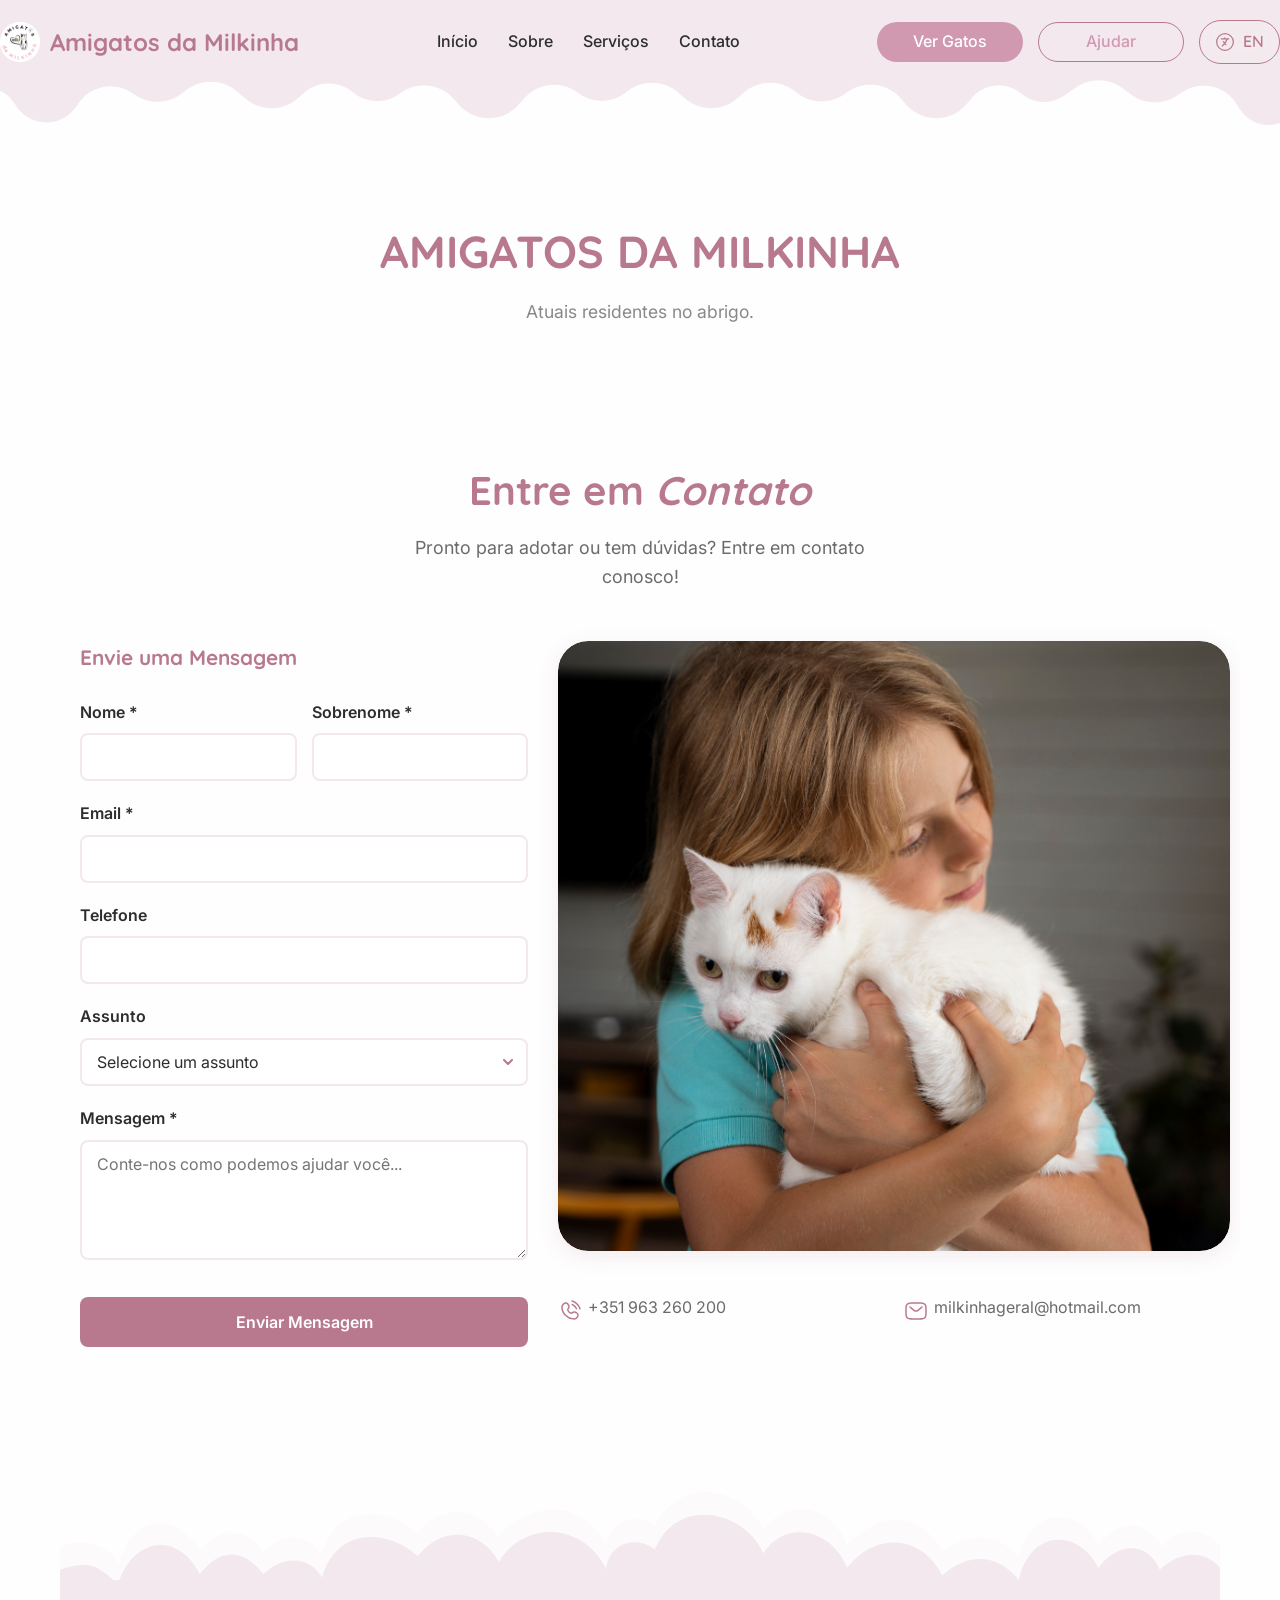
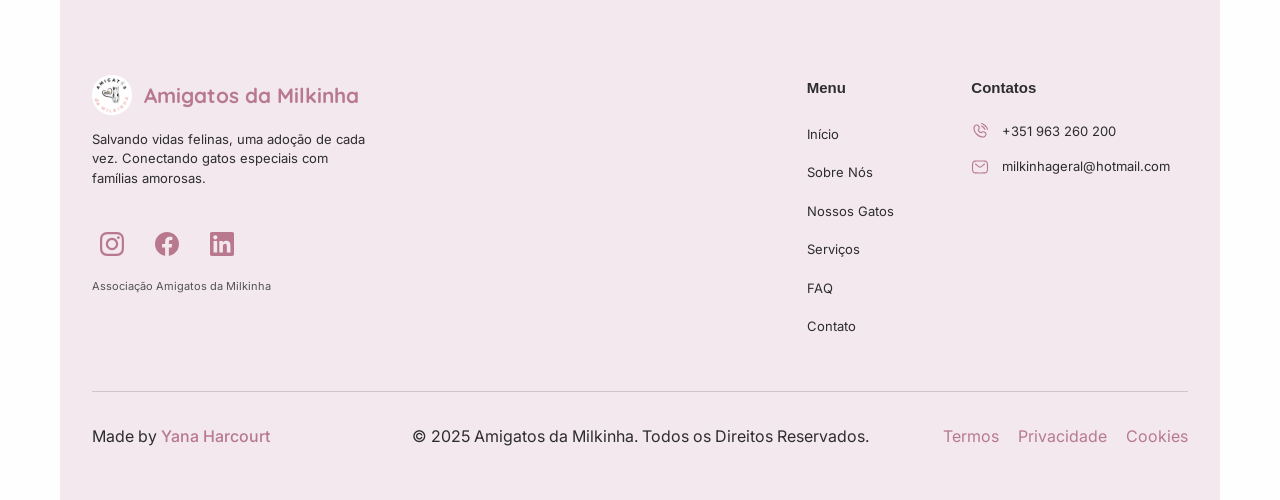
==== commit 6a292842: "comment filter section" ====
--- a/cats_grid.html
+++ b/cats_grid.html
@@ -67,17 +67,18 @@
         </div>
 
         <!-- Filter Section - Single Line with Selections in Buttons -->
+        <!--
         <div class="filter-section-inline">
             <div class="filter-header-inline">
-                <!-- Title and Filter Buttons in One Line -->
+                </!-- Title and Filter Buttons in One Line --/>
                 <div class="filter-title-inline">
                     <img src="./assets/img/Filter.svg" alt="Filtro" class="filter-icon">
                     <span class="filter-label-text">Filtros:</span>
                 </div>
 
-                <!-- Filter Category Buttons -->
+                </!-- Filter Category Buttons --/>
                 <div class="filter-buttons-inline">
-                    <!-- Gender Filter -->
+                    </!-- Gender Filter --/>
                     <div class="filter-category" data-category="gender">
                         <button class="category-btn" data-category="gender">
                             <span class="btn-label">Sexo</span>
@@ -98,7 +99,7 @@
                         </div>
                     </div>
 
-                    <!-- Age Filter -->
+                    </!-- Age Filter --/>
                     <div class="filter-category" data-category="age">
                         <button class="category-btn" data-category="age">
                             <span class="btn-label">Idade</span>
@@ -124,7 +125,7 @@
                         </div>
                     </div>
 
-                    <!-- FIV Filter -->
+                    </!-- FIV Filter --/>
                     <div class="filter-category" data-category="fiv">
                         <button class="category-btn" data-category="fiv">
                             <span class="btn-label">FIV</span>
@@ -150,7 +151,7 @@
                         </div>
                     </div>
 
-                    <!-- FeLV Filter -->
+                    </!-- FeLV Filter --/>
                     <div class="filter-category" data-category="felv">
                         <button class="category-btn" data-category="felv">
                             <span class="btn-label">FeLV</span>
@@ -176,7 +177,7 @@
                         </div>
                     </div>
 
-                    <!-- Compatibility Filter -->
+                    </!-- Compatibility Filter --/>
                     <div class="filter-category" data-category="compatibility">
                         <button class="category-btn" data-category="compatibility">
                             <span class="btn-label">Compatível</span>
@@ -202,7 +203,7 @@
                         </div>
                     </div>
 
-                    <!-- Breed Filter -->
+                    </!-- Breed Filter --/>
                     <div class="filter-category" data-category="breed">
                         <button class="category-btn" data-category="breed">
                             <span class="btn-label">Raça</span>
@@ -249,13 +250,14 @@
                     </div>
                 </div>
 
-                <!-- Clear All and Results -->
+                </!-- Clear All and Results --/>
                 <div class="filter-actions-inline">
                     <button class="clear-all-btn" id="clearAllBtn">Limpar Tudo</button>
                     <div class="results-count" id="resultsCount">78 encontrados</div>
                 </div>
             </div>
         </div>
+    -->
 
         <script>
             asm3_adoptable_filters = "sex agegroup breed goodwith";
@@ -269,8 +271,8 @@
                 "CLOSE": "Fechar"
             }
             asm3_adoptable_fullsize_images = true;
-            asm3_adoptable_iframe = true;
-            asm3_adoptable_style = "animalview2";
+            //asm3_adoptable_iframe = true;
+            asm3_adoptable_style = "plain2";
         </script>
 
         <div id="asm3-adoptables" />
